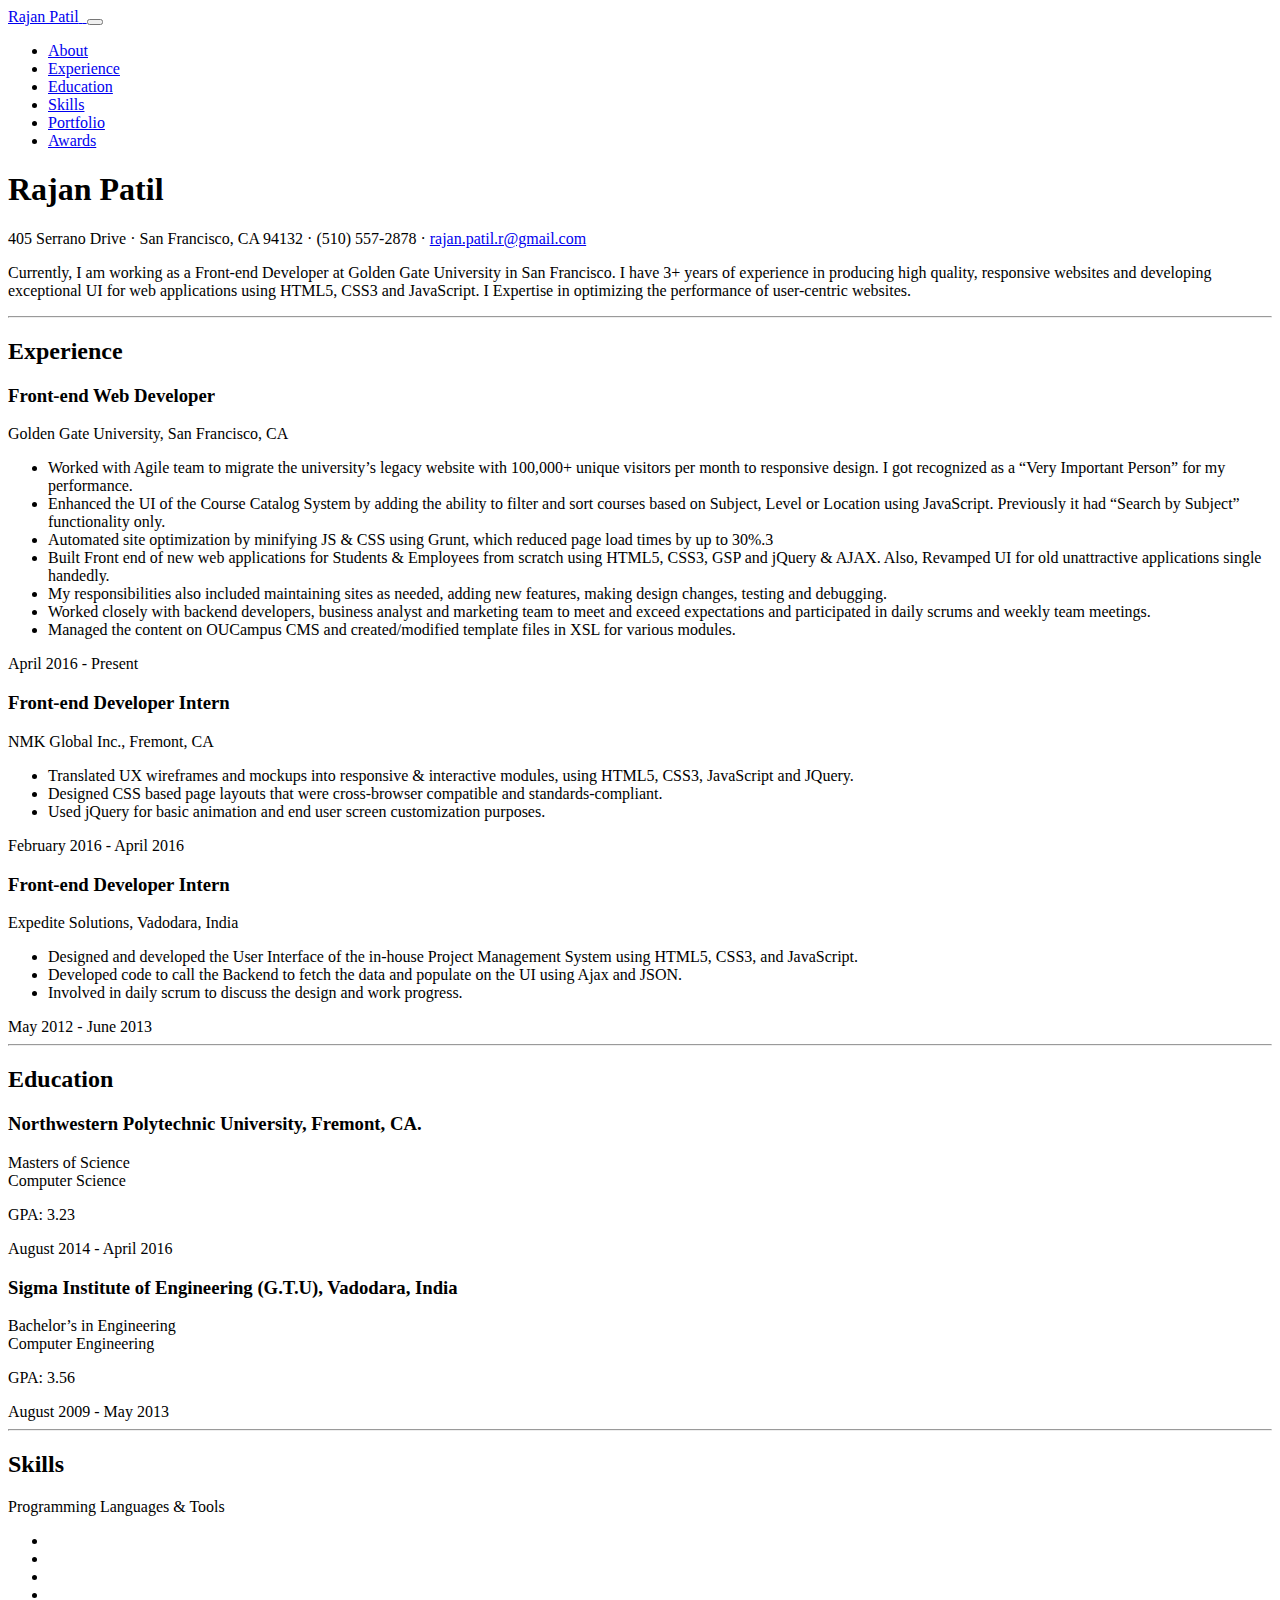
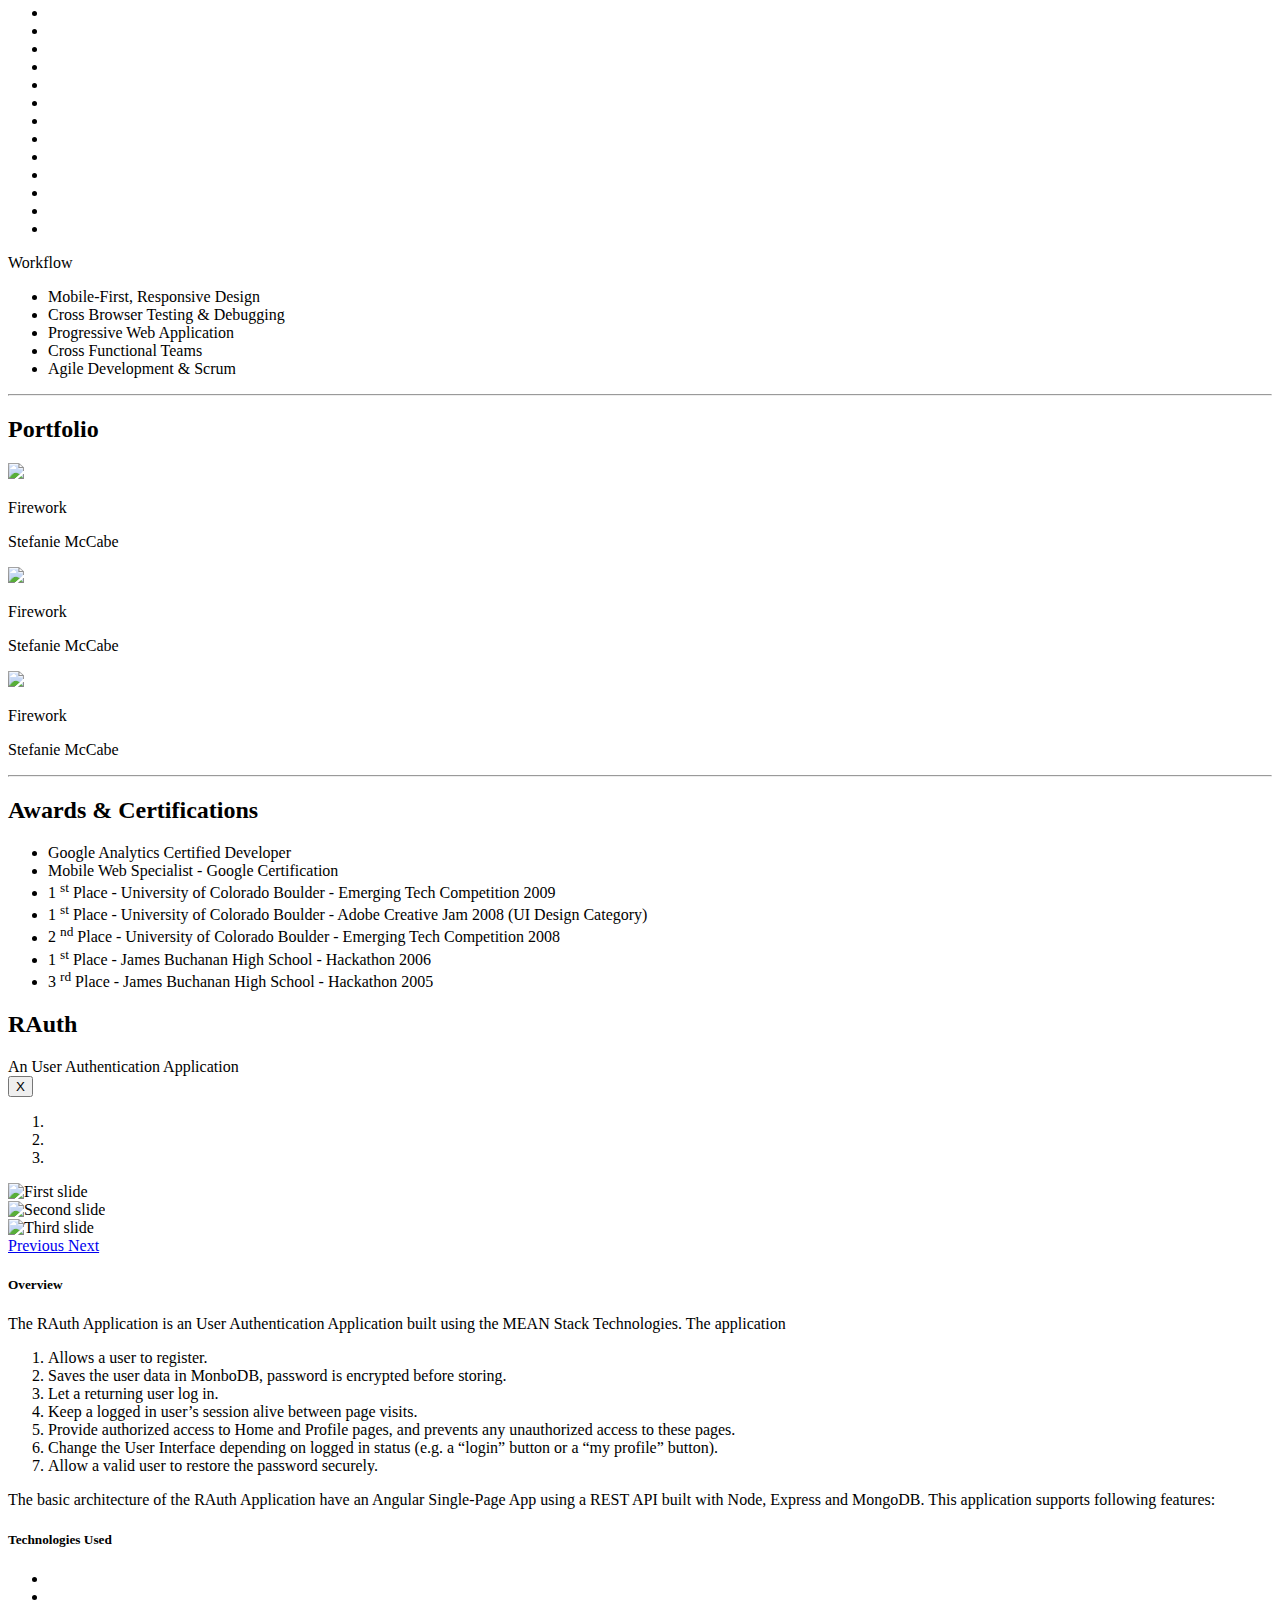
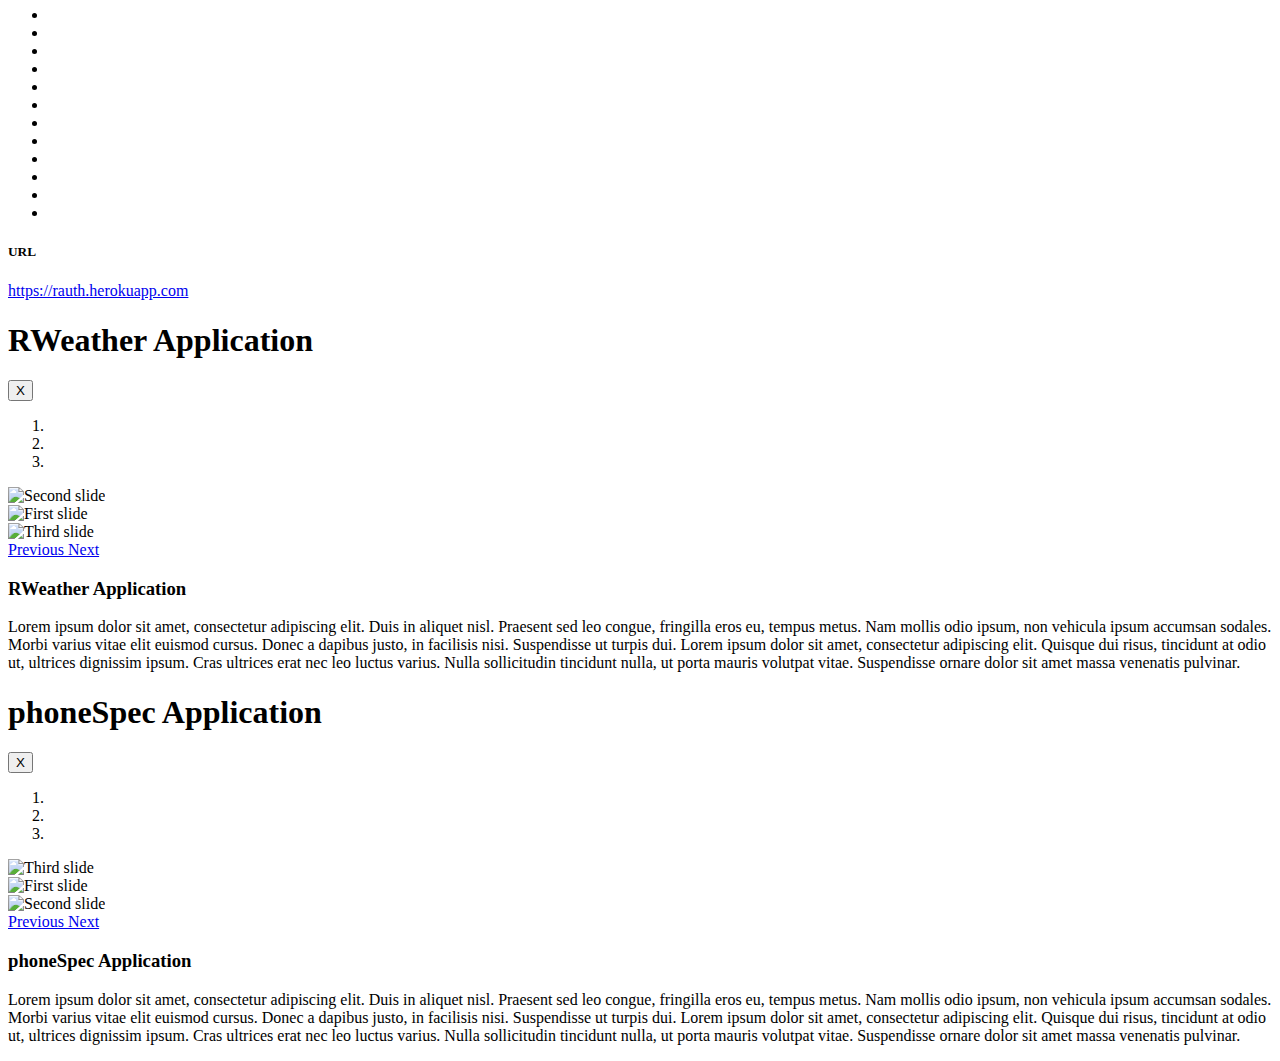
==== index.html @ 981a22f9 "second commit" ====
<!DOCTYPE html>
<html lang="en">

<head>

  <meta charset="utf-8">
  <meta name="viewport" content="width=device-width, initial-scale=1, shrink-to-fit=no">
  <meta name="description" content="Front-end Web Developer Resume & Portfolio">
  <meta name="author" content="Rajan Patil">

  <title>Rajan Patil | Front-end Web Developer Resume & Portfolio</title>

  <!-- Bootstrap core CSS -->
  <link href="vendor/bootstrap/css/bootstrap.min.css" rel="stylesheet">

  <!-- Custom fonts for this template -->
  <link href="https://fonts.googleapis.com/css?family=Saira+Extra+Condensed:500,700" rel="stylesheet">
  <link href="https://fonts.googleapis.com/css?family=Muli:400,400i,800,800i" rel="stylesheet">
  <link href="vendor/fontawesome-free/css/all.min.css" rel="stylesheet">
  <link href="vendor/font-mfizz-2.4.1/font-mfizz.css" rel="stylesheet">
  <!-- Custom styles for this template -->
  <link href="css/resume.min.css" rel="stylesheet">

</head>

<body id="page-top">

  <nav class="navbar navbar-expand-lg navbar-dark bg-primary fixed-top" id="sideNav">
    <a class="navbar-brand js-scroll-trigger" href="#page-top">
      <span class="d-block d-lg-none">Rajan Patil</span>
      <span class="d-none d-lg-block">
        <img class="img-fluid img-profile rounded-circle mx-auto mb-2" src="img/rajan%20patil.jpg" alt="">
      </span>
    </a>
    <button class="navbar-toggler" type="button" data-toggle="collapse" data-target="#navbarSupportedContent" aria-controls="navbarSupportedContent" aria-expanded="false" aria-label="Toggle navigation">
      <span class="navbar-toggler-icon"></span>
    </button>
    <div class="collapse navbar-collapse" id="navbarSupportedContent">
      <ul class="navbar-nav">
        <li class="nav-item">
          <a class="nav-link js-scroll-trigger" href="#about">About</a>
        </li>
        <li class="nav-item">
          <a class="nav-link js-scroll-trigger" href="#experience">Experience</a>
        </li>
        <li class="nav-item">
          <a class="nav-link js-scroll-trigger" href="#education">Education</a>
        </li>
        <li class="nav-item">
          <a class="nav-link js-scroll-trigger" href="#skills">Skills</a>
        </li>
        <li class="nav-item">
          <a class="nav-link js-scroll-trigger" href="#portfolio">Portfolio</a>
        </li>
        <li class="nav-item">
          <a class="nav-link js-scroll-trigger" href="#awards">Awards</a>
        </li>
      </ul>
    </div>
  </nav>

  <div class="container-fluid p-0">

    <section class="resume-section p-3 p-lg-5 d-flex align-items-center" id="about">
      <div class="w-100">
        <h1 class="mb-0">Rajan
          <span class="text-primary">Patil</span>
        </h1>
        <div class="subheading mb-5">405 Serrano Drive · San Francisco, CA 94132 · (510) 557-2878 ·
          <a href="mailto:name@email.com">rajan.patil.r@gmail.com</a>
        </div>
        <p class="lead mb-5">Currently, I am working as a Front-end Developer at Golden Gate University in San Francisco. I have 3+ years of experience in producing high quality, responsive websites and developing exceptional UI for web applications using HTML5, CSS3 and JavaScript. I Expertise in optimizing the performance of user-centric websites.</p>
        <div class="social-icons">
          <a href="#">
            <i class="fab fa-linkedin-in"></i>
          </a>
          <a href="#">
            <i class="fab fa-github"></i>
          </a>
          <a href="#">
            <i class="fab fa-twitter"></i>
          </a>
          <a href="#">
            <i class="fab fa-facebook-f"></i>
          </a>
        </div>
      </div>
    </section>

    <hr class="m-0">

    <section class="resume-section p-3 p-lg-5 d-flex justify-content-center" id="experience">
      <div class="w-100">
        <h2 class="mb-5">Experience</h2>

        <div class="resume-item d-flex flex-column flex-md-row justify-content-between mb-5">
          <div class="resume-content">
            <h3 class="mb-0">Front-end Web Developer</h3>
            <div class="subheading mb-3">Golden Gate University, San Francisco, CA</div>
            <ul class="">
              <li class="">Worked with Agile team to migrate the university’s legacy website with 100,000+ unique visitors per month to responsive design. I got recognized as a “Very Important Person” for my performance.</li>
              <li class="">Enhanced the UI of the Course Catalog System by adding the ability to filter and sort courses based on Subject, Level or Location using JavaScript. Previously it had “Search by Subject” functionality only.</li>
              <li class="">Automated site optimization by minifying JS & CSS using Grunt, which reduced page load times by up to 30%.3</li>
              <li class=""> Built Front end of new web applications for Students & Employees from scratch using HTML5, CSS3, GSP and jQuery & AJAX. Also, Revamped UI for old unattractive applications single handedly.
              </li>
              <li class="">My responsibilities also included maintaining sites as needed, adding new features, making design changes, testing and debugging.
              </li>
              <li class=""> Worked closely with backend developers, business analyst and marketing team to meet and exceed expectations and participated in daily scrums and weekly team meetings.</li>
              <li class="">Managed the content on OUCampus CMS and created/modified template files in XSL for various modules.
              </li>
            </ul>
          </div>
          <div class="resume-date text-md-right">
            <span class="text-primary">April 2016 - Present</span>
          </div>
        </div>

        <div class="resume-item d-flex flex-column flex-md-row justify-content-between mb-5">
          <div class="resume-content">
            <h3 class="mb-0">Front-end Developer Intern</h3>
            <div class="subheading mb-3">NMK Global Inc., Fremont, CA</div>
            <ul class="">
              <li class="">Translated UX wireframes and mockups into responsive & interactive modules, using HTML5, CSS3, JavaScript and JQuery.</li>
              <li class="">Designed CSS based page layouts that were cross-browser compatible and standards-compliant.</li>
              <li class="">Used jQuery for basic animation and end user screen customization purposes.</li>
            </ul>
          </div>
          <div class="resume-date text-md-right">
            <span class="text-primary">February 2016 - April 2016</span>
          </div>
        </div>

        <div class="resume-item d-flex flex-column flex-md-row justify-content-between mb-5">
          <div class="resume-content">
            <h3 class="mb-0">Front-end Developer Intern</h3>
            <div class="subheading mb-3">Expedite Solutions, Vadodara, India</div>
            <ul class="">
              <li class="">Designed and developed the User Interface of the in-house Project Management System using HTML5, CSS3, and JavaScript.</li>
              <li class="">Developed code to call the Backend to fetch the data and populate on the UI using Ajax and JSON.</li>
              <li class="">Involved in daily scrum to discuss the design and work progress.</li>
            </ul>
          </div>
          <div class="resume-date text-md-right">
            <span class="text-primary">May 2012 - June 2013</span>
          </div>
        </div>
      </div>
    </section>

    <hr class="m-0">

    <section class="resume-section p-3 p-lg-5 d-flex align-items-center" id="education">
      <div class="w-100">
        <h2 class="mb-5">Education</h2>

        <div class="resume-item d-flex flex-column flex-md-row justify-content-between mb-5">
          <div class="resume-content">
            <h3 class="mb-0">Northwestern Polytechnic University, Fremont, CA.</h3>
            <div class="subheading mb-3">Masters of Science</div>
            <div>Computer Science</div>
            <p>GPA: 3.23</p>
          </div>
          <div class="resume-date text-md-right">
            <span class="text-primary">August 2014 - April 2016</span>
          </div>
        </div>

        <div class="resume-item d-flex flex-column flex-md-row justify-content-between">
          <div class="resume-content">
            <h3 class="mb-0">Sigma Institute of Engineering (G.T.U), Vadodara, India</h3>
            <div class="subheading mb-3">Bachelor’s in Engineering</div>
            <div> Computer Engineering</div>
            <p>GPA: 3.56</p>
          </div>
          <div class="resume-date text-md-right">
            <span class="text-primary">August 2009 - May 2013</span>
          </div>
        </div>

      </div>
    </section>

    <hr class="m-0">

    <section class="resume-section p-3 p-lg-5 d-flex align-items-center" id="skills">
      <div class="w-100">
        <h2 class="mb-5">Skills</h2>

        <div class="subheading mb-3">Programming Languages &amp; Tools</div>
        <ul class="list-inline dev-icons">
          <li class="list-inline-item">
            <i class="fab fa-html5"></i>
          </li>
          <li class="list-inline-item">
            <i class="fab fa-css3-alt"></i>
          </li>
          <li class="list-inline-item">
            <i class="fab fa-js-square"></i>
          </li>
          <li class="list-inline-item">
            <i class="fab fa-angular"></i>
          </li>
          <li class="list-inline-item">
            <i class="fab fa-react"></i>
          </li>
          <li class="list-inline-item">
            <i class="fab fa-node-js"></i>
          </li>
          <li class="list-inline-item" data-toggle="tooltip" title="jQuery">
            <i class="icon-jquery"></i>
          </li>
          <li class="list-inline-item" data-toggle="tooltip" title="Bootstrap">
            <i class="icon-bootstrap"></i>
          </li>
          <li class="list-inline-item">
            <i class="fab fa-sass"></i>
          </li>
          <li class="list-inline-item">
            <i class="fab fa-less"></i>
          </li>
          <li class="list-inline-item">
            <i class="fab fa-git"></i>
          </li>
          <li class="list-inline-item">
            <i class="fab fa-github"></i>
          </li>
          <li class="list-inline-item">
            <i class="fab fa-wordpress"></i>
          </li>
          <li class="list-inline-item">
            <i class="fab fa-gulp"></i>
          </li>
          <li class="list-inline-item">
            <i class="fab fa-grunt"></i>
          </li>
          <li class="list-inline-item">
            <i class="fab fa-npm"></i>
          </li>
          <li class="list-inline-item">
            <i class="fab fa-aws"></i>
          </li>
        </ul>

        <div class="subheading mb-3">Workflow</div>
        <ul class="fa-ul mb-0">
          <li>
            <i class="fa-li fa fa-check"></i> Mobile-First, Responsive Design</li>
          <li>
            <i class="fa-li fa fa-check"></i> Cross Browser Testing &amp; Debugging</li>
          <li>
            <i class="fa-li fa fa-check"></i> Progressive Web Application</li>
          <li>
            <i class="fa-li fa fa-check"></i> Cross Functional Teams</li>
          <li>
            <i class="fa-li fa fa-check"></i> Agile Development &amp; Scrum</li>
        </ul>
      </div>
    </section>

    <hr class="m-0">

    <div class="container-fluid p-0">
      <section class="resume-section p-3 p-lg-5 d-flex align-items-center" id="portfolio">
        <div class="w-100">
          <h2 class="mb-5">Portfolio</h2>
          <div class="portfolio-container d-flex flex-row">
            <div class="cell-container p-2">
              <img class="image" src="http://www.bigart.design/images/other/stephanie-mccabe-24620-600x600.jpg">
              <a class="overlay" data-toggle="modal" data-target="#rweatherModal">
                <div class="text">
                  <p class="title">Firework</p>
                  <div class="divider">
                  </div>
                  <p class="sub-title">Stefanie McCabe</p>
                </div>
              </a>
            </div>
            <div class="cell-container p-2">
              <img class="image" src="http://www.bigart.design/images/other/stephanie-mccabe-24620-600x600.jpg">
              <a class="overlay" data-toggle="modal" data-target="#rauthModal">
                <div class="text">
                  <p class="title">Firework</p>
                  <div class="divider">
                  </div>
                  <p class="sub-title">Stefanie McCabe</p>
                </div>
              </a>
            </div>
            <div class="cell-container p-2">
              <img class="image" src="http://www.bigart.design/images/other/stephanie-mccabe-24620-600x600.jpg">
              <a class="overlay" data-toggle="modal" data-target="#phoneSpecModal">
                <div class="text">
                  <p class="title">Firework</p>
                  <div class="divider">
                  </div>
                  <p class="sub-title">Stefanie McCabe</p>
                </div>
              </a>
            </div>
          </div>
        </div>
      </section>
    </div>

    <hr class="m-0">

    <section class="resume-section p-3 p-lg-5 d-flex align-items-center" id="awards">
      <div class="w-100">
        <h2 class="mb-5">Awards &amp; Certifications</h2>
        <ul class="fa-ul mb-0">
          <li>
            <i class="fa-li fa fa-trophy text-warning"></i> Google Analytics Certified Developer</li>
          <li>
            <i class="fa-li fa fa-trophy text-warning"></i> Mobile Web Specialist - Google Certification</li>
          <li>
            <i class="fa-li fa fa-trophy text-warning"></i> 1
            <sup>st</sup> Place - University of Colorado Boulder - Emerging Tech Competition 2009</li>
          <li>
            <i class="fa-li fa fa-trophy text-warning"></i> 1
            <sup>st</sup> Place - University of Colorado Boulder - Adobe Creative Jam 2008 (UI Design Category)</li>
          <li>
            <i class="fa-li fa fa-trophy text-warning"></i> 2
            <sup>nd</sup> Place - University of Colorado Boulder - Emerging Tech Competition 2008</li>
          <li>
            <i class="fa-li fa fa-trophy text-warning"></i> 1
            <sup>st</sup> Place - James Buchanan High School - Hackathon 2006</li>
          <li>
            <i class="fa-li fa fa-trophy text-warning"></i> 3
            <sup>rd</sup> Place - James Buchanan High School - Hackathon 2005</li>
        </ul>
      </div>
    </section>
  </div>
  
  
   <!-- modals -->
  <div id="rauthModal" class="modal animated bounceIn" tabindex="-1" role="dialog" aria-labelledby="myModalLabel" aria-hidden="true">
    <div class="modal-dialog">
      <div class="modal-content">
        <div class="modal-header">
          <div>
            <h2 id="myModalLabel" class="modal-title">
              RAuth
            </h2>
            <div class="subheading">An User Authentication Application</div>
          </div>
          <button class="btn btn-secondary" data-dismiss="modal">X</button>
        </div>
        <div class="modal-body">
          <div class="row">
            <div class="col-lg-6 col-sm-12">
              <div id="rauthCarousel" class="carousel slide" data-ride="carousel">
                <ol class="carousel-indicators">
                  <li data-target="#carouselExampleIndicators" data-slide-to="0" class="active"></li>
                  <li data-target="#carouselExampleIndicators" data-slide-to="1"></li>
                  <li data-target="#carouselExampleIndicators" data-slide-to="2"></li>
                </ol>
                <div class="carousel-inner">
                  <div class="carousel-item active p-5">
                    <img class="d-block w-75 mx-auto" src="img/portfolio/rauth1.png" alt="First slide">
                  </div>
                  <div class="carousel-item p-5">
                    <img class="d-block w-75 mx-auto" src="img/portfolio/rweatherapp.png" alt="Second slide">
                  </div>
                  <div class="carousel-item p-5">
                    <img class="d-block w-75 mx-auto" src="img/portfolio/phonespecapp1.png" alt="Third slide">
                  </div>
                </div>
                <a class="carousel-control-prev" href="#carouselExampleIndicators" role="button" data-slide="prev">
                  <span class="carousel-control-prev-icon" aria-hidden="true"></span>
                  <span class="sr-only">Previous</span>
                </a>
                <a class="carousel-control-next" href="#carouselExampleIndicators" role="button" data-slide="next">
                  <span class="carousel-control-next-icon" aria-hidden="true"></span>
                  <span class="sr-only">Next</span>
                </a>
              </div>
            </div>
            <div class="col-lg-6 col-sm-12">
              <div class="porftolio-description">
                <h5 class="porftolio-description-title">Overview</h5>
                <p>The RAuth Application is an User Authentication Application built using the MEAN Stack Technologies. The application</p>
                <ol>
                  <li>Allows a user to register.</li>
                  <li>Saves the user data in MonboDB, password is encrypted before storing.</li>
                  <li>Let a returning user log in.</li>
                  <li>Keep a logged in user’s session alive between page visits.</li>
                  <li>Provide authorized access to Home and Profile pages, and prevents any unauthorized access to these pages.</li>
                  <li>Change the User Interface depending on logged in status (e.g. a “login” button or a “my profile” button).</li>
                  <li>Allow a valid user to restore the password securely.</li>
                </ol>
                <p> The basic architecture of the RAuth Application have an Angular Single-Page App using a REST API built with Node, Express and MongoDB. This application supports following features:</p>

                <div class="technologies">
                  <h5 class="porftolio-description">Technologies Used</h5>
                  <ul class="list-inline dev-icons">
                    <li class="list-inline-item" data-toggle="tooltip" title="HTML5">
                      <i class="fab fa-html5"></i>
                    </li>
                    <li class="list-inline-item" data-toggle="tooltip" title="CSS3">
                      <i class="fab fa-css3-alt"></i>
                    </li>
                    <li class="list-inline-item" data-toggle="tooltip" title="JavaScript">
                      <i class="fab fa-js-square"></i>
                    </li>
                    <li class="list-inline-item" data-toggle="tooltip" title="AngularJS">
                      <i class="fab fa-angular"></i>
                    </li>
                    <li class="list-inline-item" data-toggle="tooltip" title="NodeJS">
                      <i class="fab fa-node-js"></i>
                    </li>
                    <li class="list-inline-item" data-toggle="tooltip" title="jQuery">
                      <i class="icon-jquery"></i>
                    </li>
                    <li class="list-inline-item" data-toggle="tooltip" title="Bootstrap">
                      <i class="icon-bootstrap"></i>
                    </li>
                    <li class="list-inline-item" data-toggle="tooltip" title="Less">
                      <i class="fab fa-less"></i>
                    </li>
                    <li class="list-inline-item" data-toggle="tooltip" title="Git">
                      <i class="fab fa-git"></i>
                    </li>
                    <li class="list-inline-item" data-toggle="tooltip" title="GitHub">
                      <i class="fab fa-github"></i>
                    </li>
                    <li class="list-inline-item" data-toggle="tooltip" title="Grunt">
                      <i class="fab fa-grunt"></i>
                    </li>
                    <li class="list-inline-item" data-toggle="tooltip" title="NPM">
                      <i class="fab fa-npm"></i>
                    </li>
                    <li class="list-inline-item" data-toggle="tooltip" title="MongoDB">
                      <i class="icon-mongodb"></i>
                    </li>
                    <li class="list-inline-item" data-toggle="tooltip" title="Heroku">
                      <i class="icon-heroku"></i>
                    </li>
                  </ul>
                </div>

                <h5 class="porftolio-description">URL</h5>
                <a href="https://rauth.herokuapp.com" target="_blank">https://rauth.herokuapp.com</a>

              </div>
            </div>
          </div>
        </div>
      </div>
    </div>
  </div>


  <div id="rweatherModal" class="modal animated bounceIn" tabindex="-1" role="dialog" aria-labelledby="myModalLabel" aria-hidden="true">
    <div class="modal-dialog">
      <div class="modal-content">
        <div class="modal-header">
          <h1 id="myModalLabel" class="modal-title">
            RWeather Application
          </h1>
          <button class="btn btn-secondary" data-dismiss="modal">X</button>
        </div>
        <div class="modal-body">
          <div class="row">
            <div class="col-lg-6 col-sm-12">
              <div id="rauthCarousel" class="carousel slide" data-ride="carousel">
                <ol class="carousel-indicators">
                  <li data-target="#carouselExampleIndicators" data-slide-to="0" class="active"></li>
                  <li data-target="#carouselExampleIndicators" data-slide-to="1"></li>
                  <li data-target="#carouselExampleIndicators" data-slide-to="2"></li>
                </ol>
                <div class="carousel-inner">
                  <div class="carousel-item p-5">
                    <img class="d-block w-75 mx-auto" src="img/portfolio/rweatherapp.png" alt="Second slide">
                  </div>
                  <div class="carousel-item active p-5">
                    <img class="d-block w-75 mx-auto" src="img/portfolio/rauth1.png" alt="First slide">
                  </div>
                  <div class="carousel-item p-5">
                    <img class="d-block w-75 mx-auto" src="img/portfolio/phonespecapp1.png" alt="Third slide">
                  </div>
                </div>
                <a class="carousel-control-prev" href="#carouselExampleIndicators" role="button" data-slide="prev">
                  <span class="carousel-control-prev-icon" aria-hidden="true"></span>
                  <span class="sr-only">Previous</span>
                </a>
                <a class="carousel-control-next" href="#carouselExampleIndicators" role="button" data-slide="next">
                  <span class="carousel-control-next-icon" aria-hidden="true"></span>
                  <span class="sr-only">Next</span>
                </a>
              </div>
            </div>
            <div class="col-lg-6 col-sm-12">
              <div class="porftolio-description">
                <h3 class="text-center mt-5">RWeather Application</h3>
                <p>Lorem ipsum dolor sit amet, consectetur adipiscing elit. Duis in aliquet nisl. Praesent sed leo congue, fringilla eros eu, tempus metus. Nam mollis odio ipsum, non vehicula ipsum accumsan sodales. Morbi varius vitae elit euismod cursus. Donec a dapibus justo, in facilisis nisi. Suspendisse ut turpis dui. Lorem ipsum dolor sit amet, consectetur adipiscing elit. Quisque dui risus, tincidunt at odio ut, ultrices dignissim ipsum. Cras ultrices erat nec leo luctus varius. Nulla sollicitudin tincidunt nulla, ut porta mauris volutpat vitae. Suspendisse ornare dolor sit amet massa venenatis pulvinar.</p>
              </div>
            </div>
          </div>
        </div>
      </div>
    </div>
  </div>

  <div id="phoneSpecModal" class="modal animated bounceIn" tabindex="-1" role="dialog" aria-labelledby="myModalLabel" aria-hidden="true">
    <div class="modal-dialog">
      <div class="modal-content">
        <div class="modal-header">
          <h1 id="myModalLabel" class="modal-title">
            phoneSpec Application
          </h1>
          <button class="btn btn-secondary" data-dismiss="modal">X</button>
        </div>
        <div class="modal-body">
          <div class="row">
            <div class="col-lg-6 col-sm-12">
              <div id="rauthCarousel" class="carousel slide" data-ride="carousel">
                <ol class="carousel-indicators">
                  <li data-target="#carouselExampleIndicators" data-slide-to="0" class="active"></li>
                  <li data-target="#carouselExampleIndicators" data-slide-to="1"></li>
                  <li data-target="#carouselExampleIndicators" data-slide-to="2"></li>
                </ol>
                <div class="carousel-inner">
                  <div class="carousel-item p-5">
                    <img class="d-block w-75 mx-auto" src="img/portfolio/phonespecapp1.png" alt="Third slide">
                  </div>
                  <div class="carousel-item active p-5">
                    <img class="d-block w-75 mx-auto" src="img/portfolio/rauth1.png" alt="First slide">
                  </div>
                  <div class="carousel-item p-5">
                    <img class="d-block w-75 mx-auto" src="img/portfolio/rweatherapp.png" alt="Second slide">
                  </div>
                </div>
                <a class="carousel-control-prev" href="#carouselExampleIndicators" role="button" data-slide="prev">
                  <span class="carousel-control-prev-icon" aria-hidden="true"></span>
                  <span class="sr-only">Previous</span>
                </a>
                <a class="carousel-control-next" href="#carouselExampleIndicators" role="button" data-slide="next">
                  <span class="carousel-control-next-icon" aria-hidden="true"></span>
                  <span class="sr-only">Next</span>
                </a>
              </div>
            </div>
            <div class="col-lg-6 col-sm-12">
              <div class="porftolio-description">
                <h3 class="text-center mt-5">phoneSpec Application</h3>
                <p>Lorem ipsum dolor sit amet, consectetur adipiscing elit. Duis in aliquet nisl. Praesent sed leo congue, fringilla eros eu, tempus metus. Nam mollis odio ipsum, non vehicula ipsum accumsan sodales. Morbi varius vitae elit euismod cursus. Donec a dapibus justo, in facilisis nisi. Suspendisse ut turpis dui. Lorem ipsum dolor sit amet, consectetur adipiscing elit. Quisque dui risus, tincidunt at odio ut, ultrices dignissim ipsum. Cras ultrices erat nec leo luctus varius. Nulla sollicitudin tincidunt nulla, ut porta mauris volutpat vitae. Suspendisse ornare dolor sit amet massa venenatis pulvinar.</p>
              </div>
            </div>
          </div>
        </div>
      </div>
    </div>
  </div>
 <!-- Modals End -->

  <!-- Bootstrap core JavaScript -->
  <script src="vendor/jquery/jquery.min.js"></script>
  <script src="vendor/bootstrap/js/bootstrap.bundle.min.js"></script>

  <!-- Plugin JavaScript -->
  <script src="vendor/jquery-easing/jquery.easing.min.js"></script>

  <!-- Custom scripts for this template -->
  <script src="js/resume.min.js"></script>

</body>

</html>
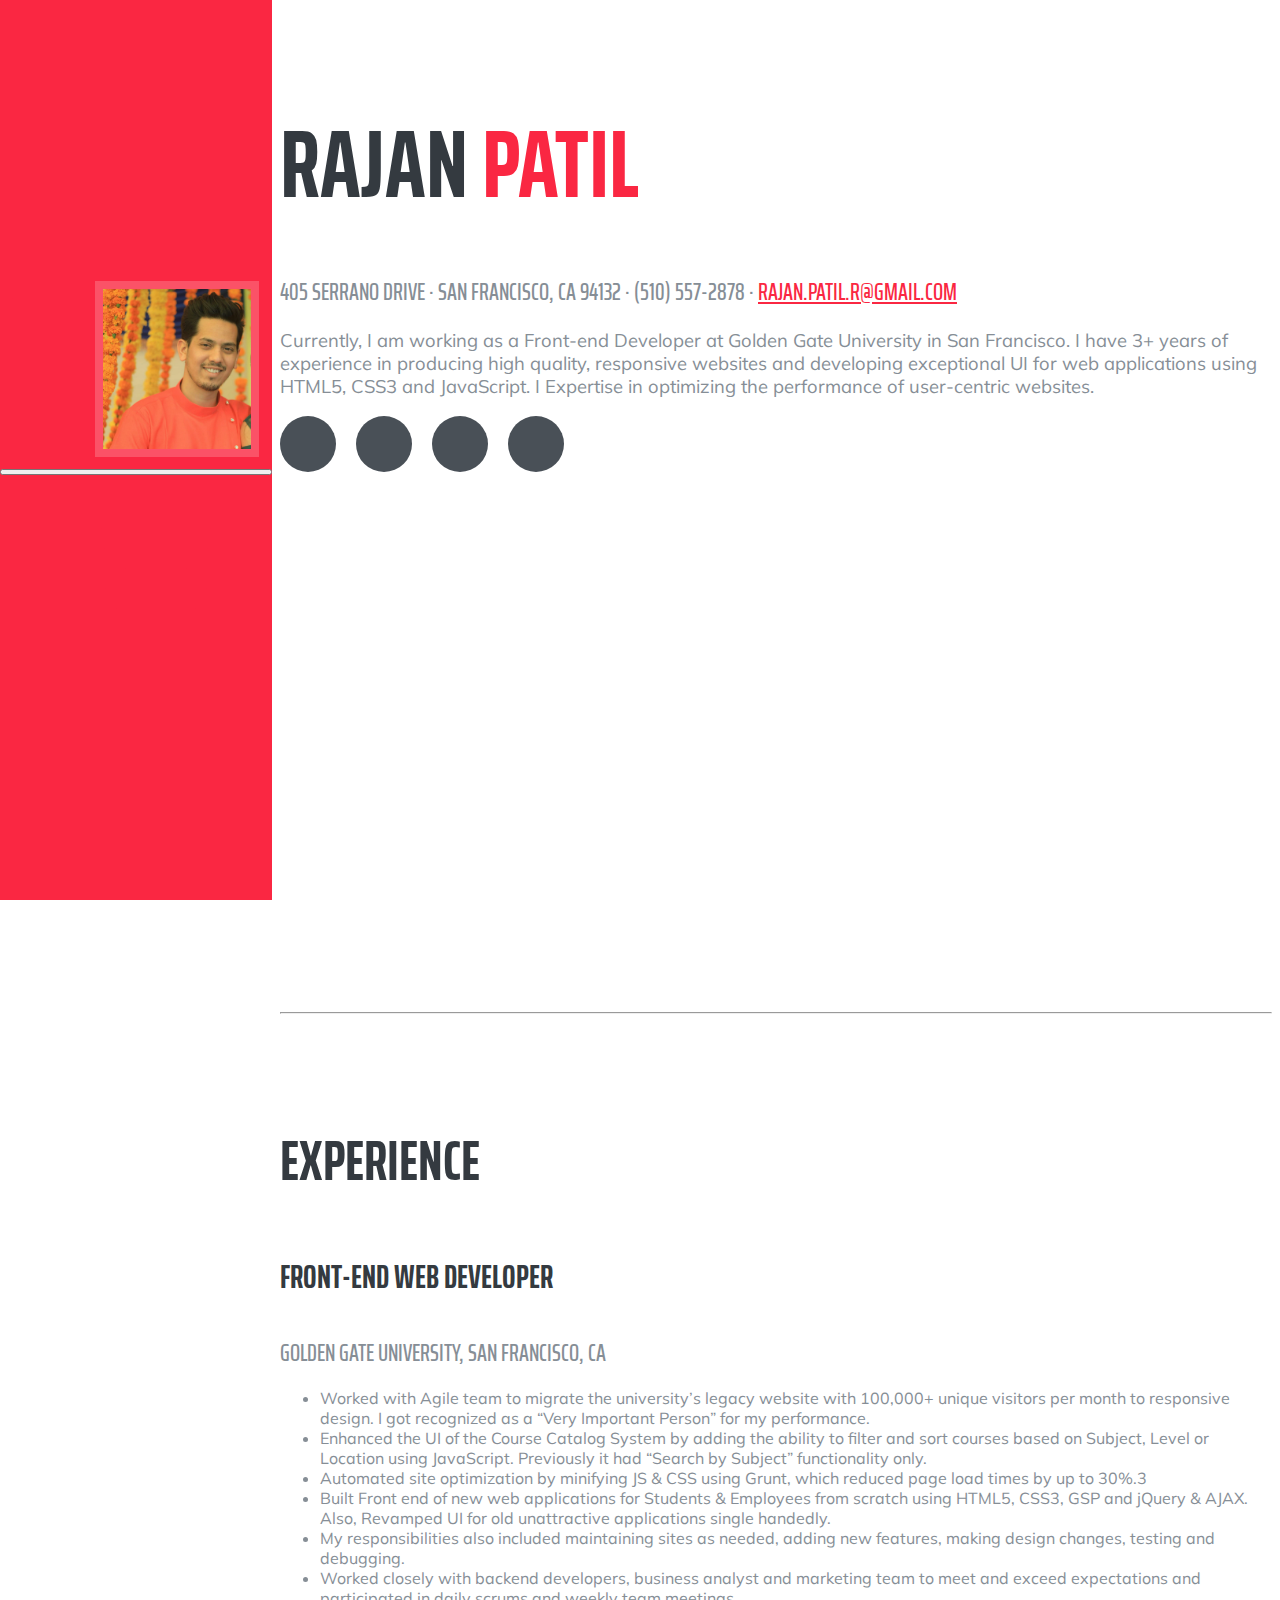
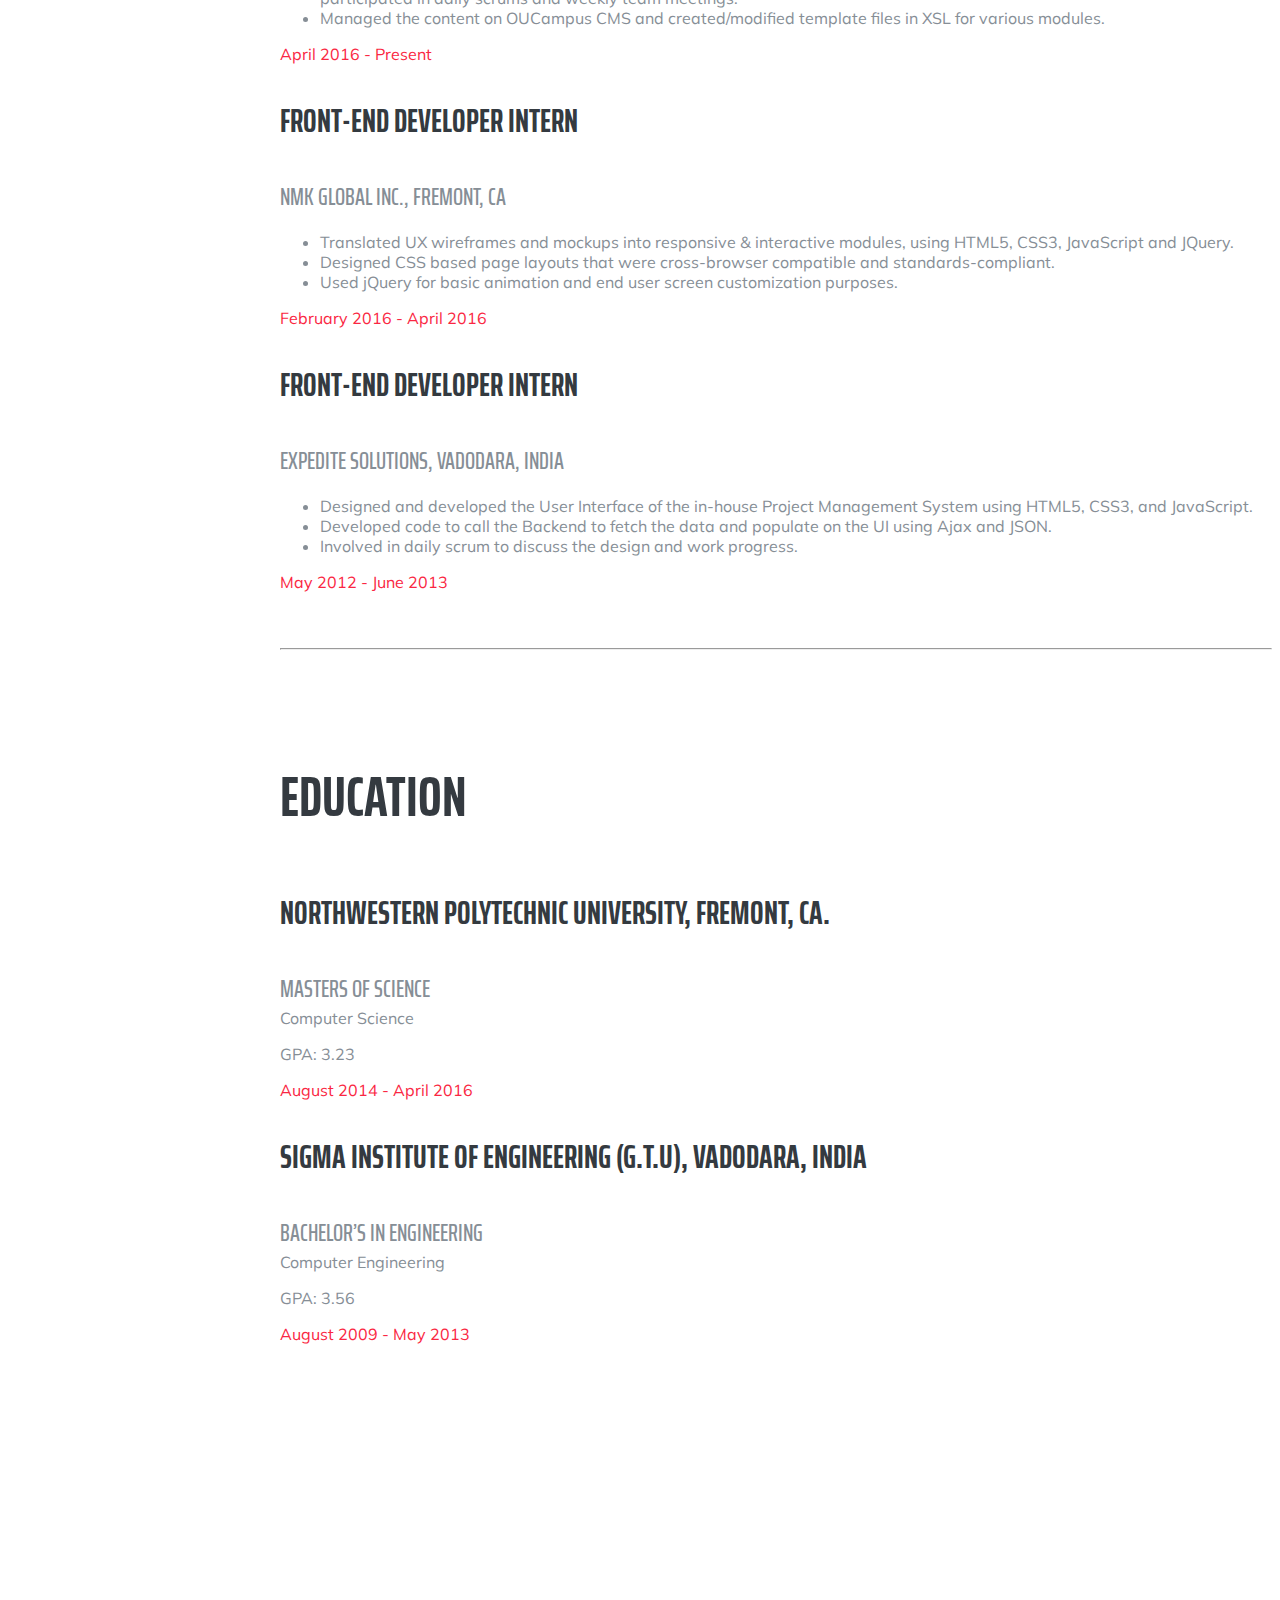
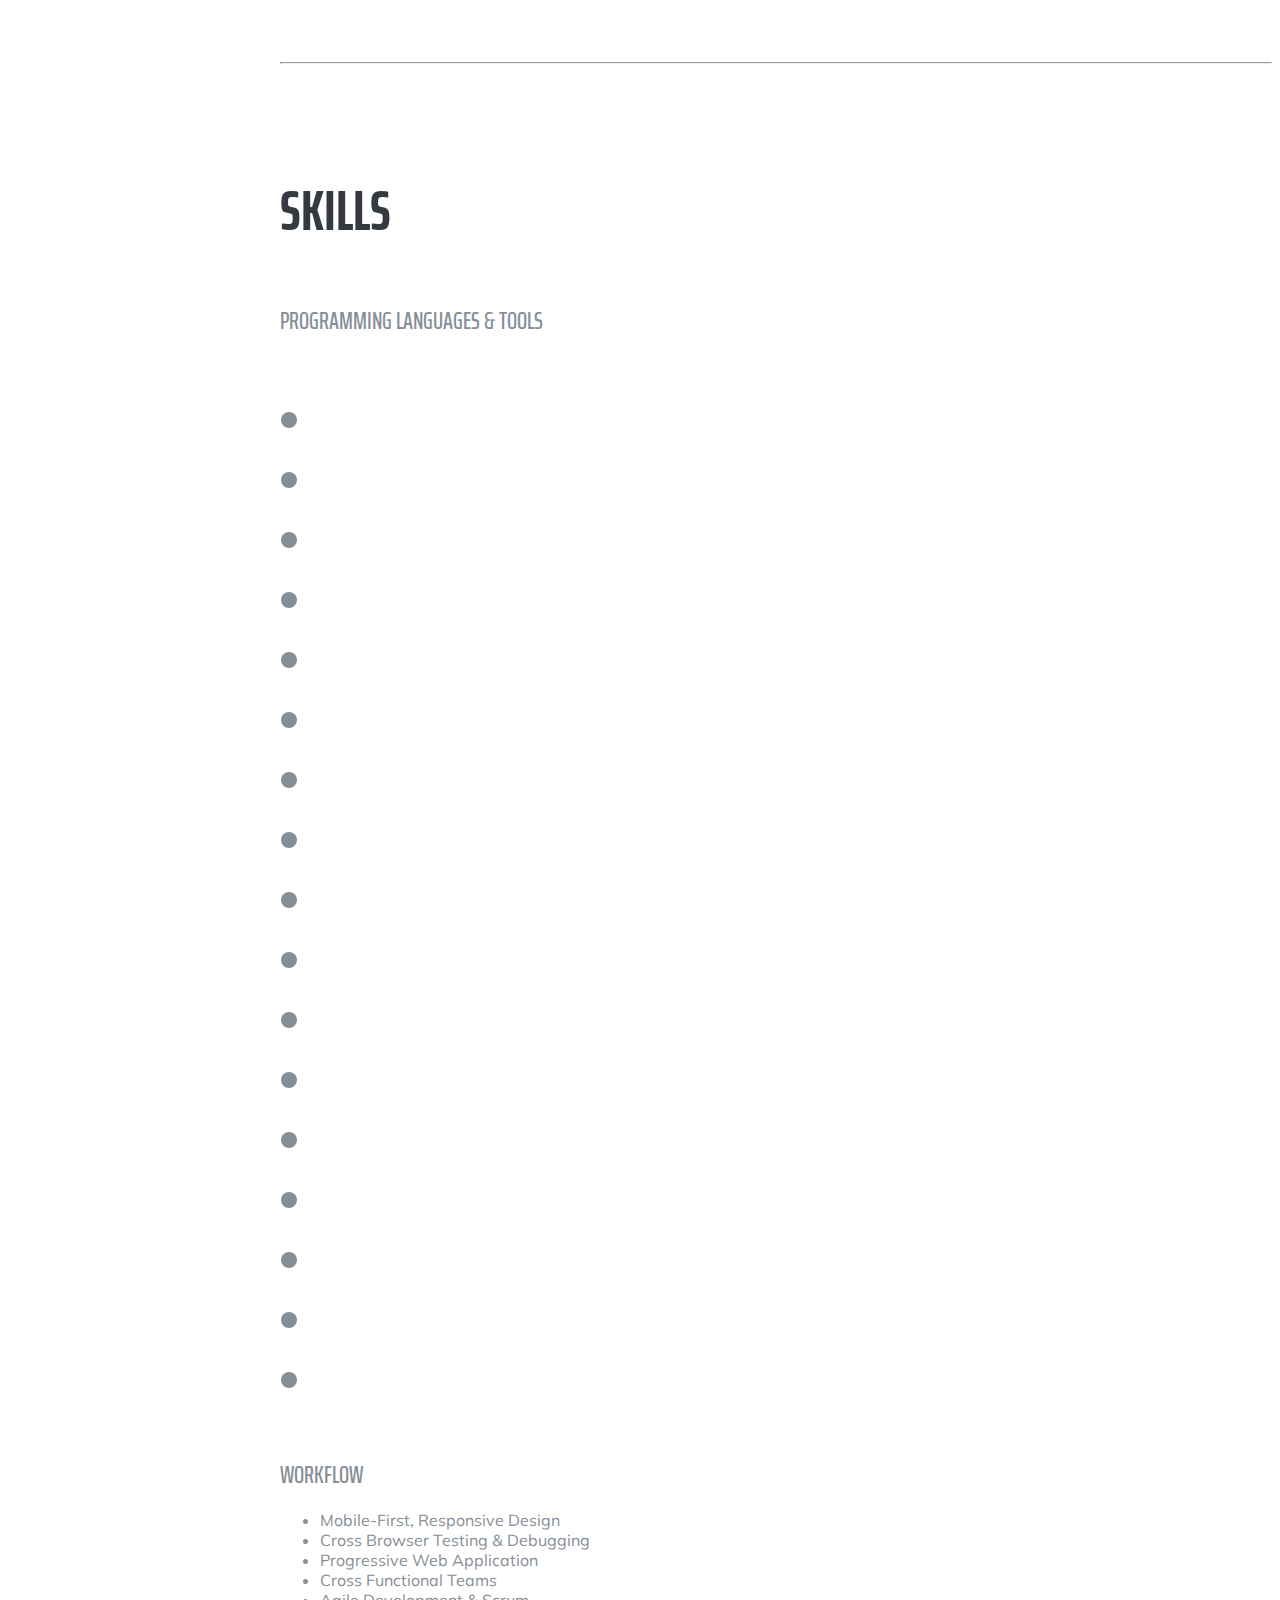
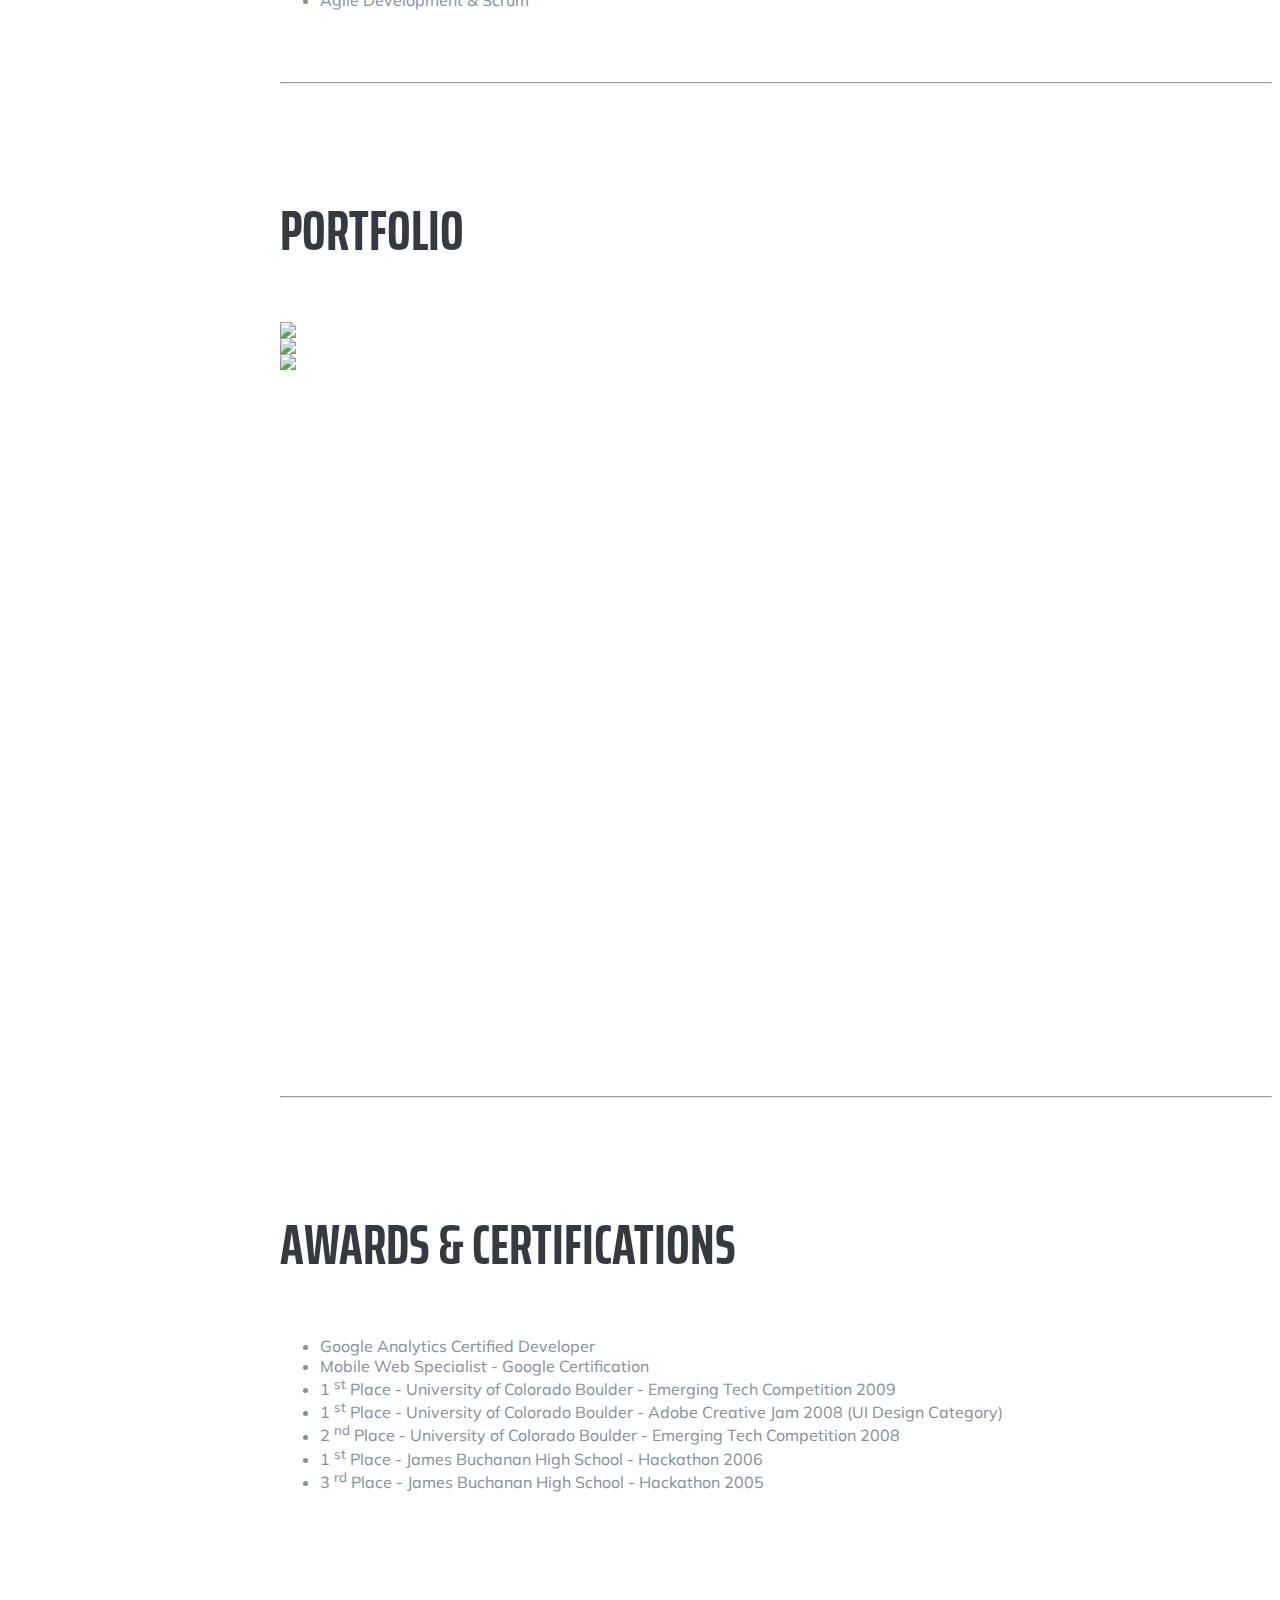
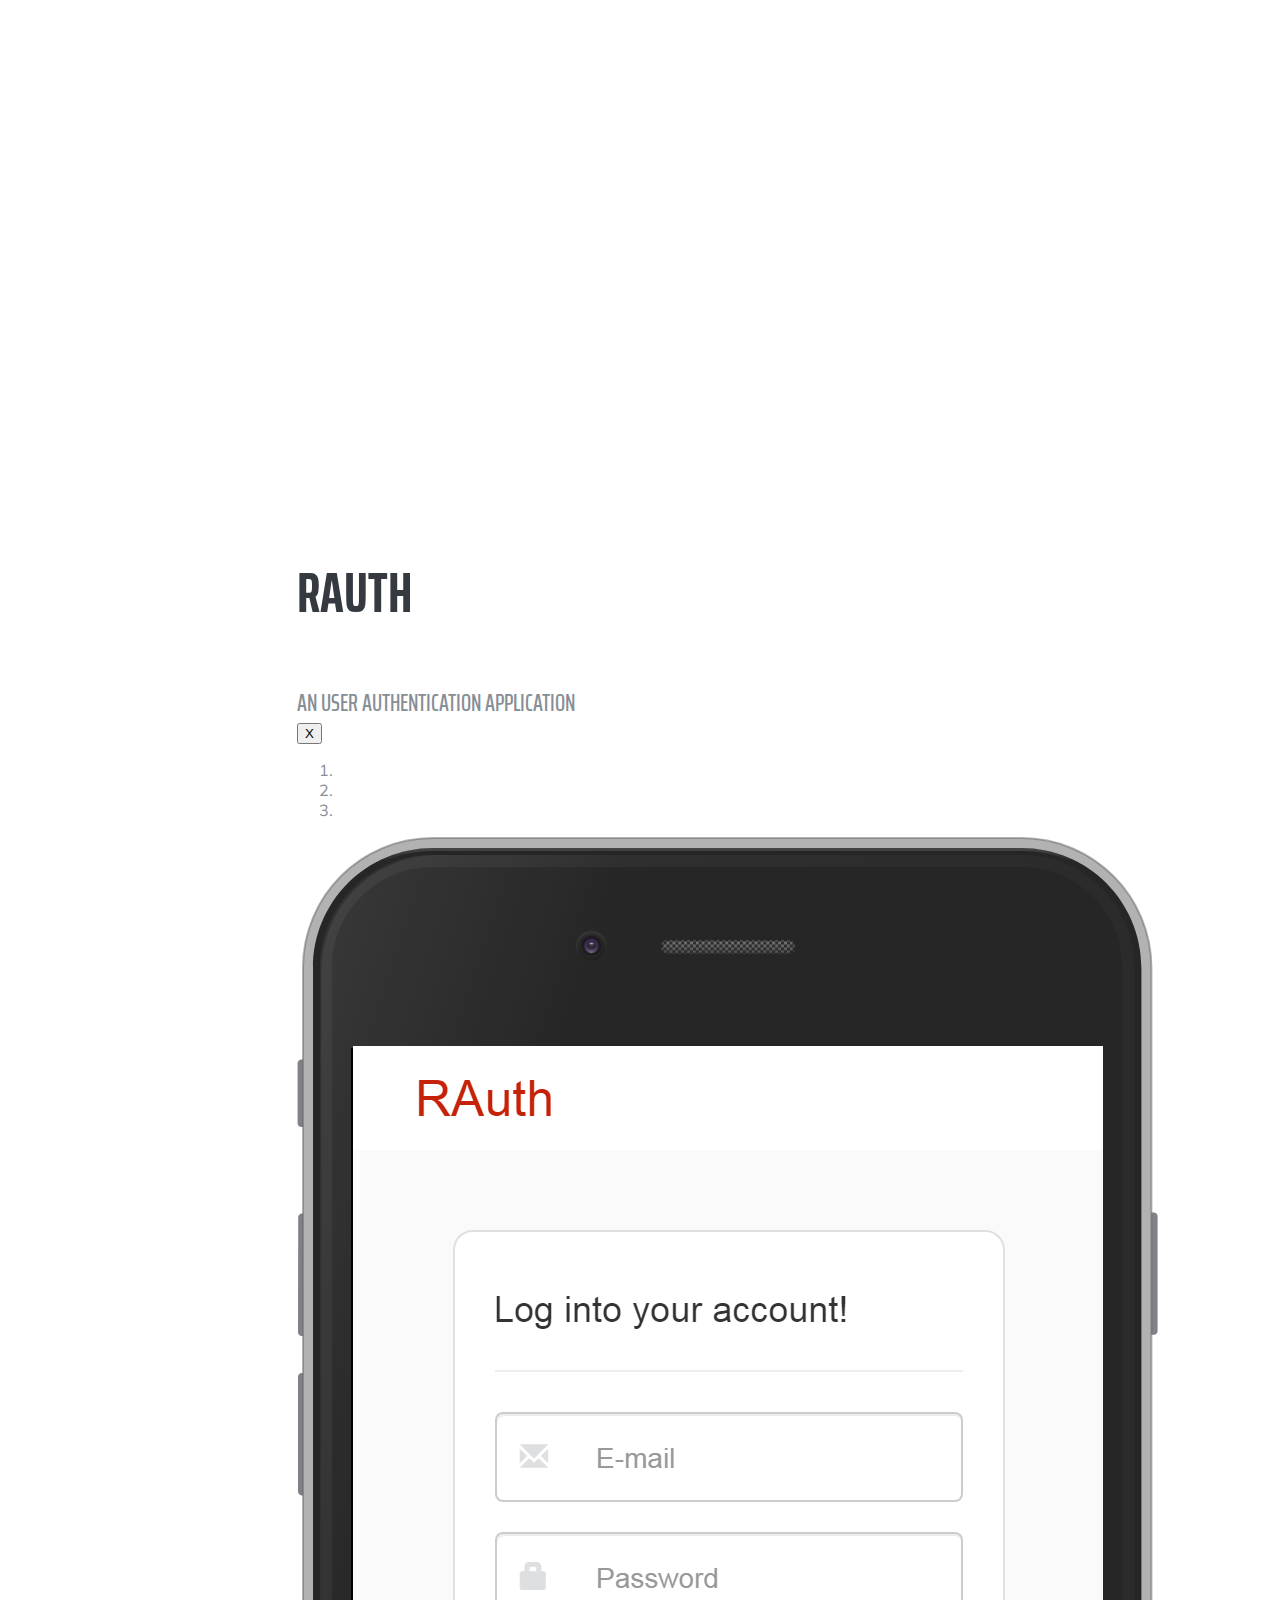
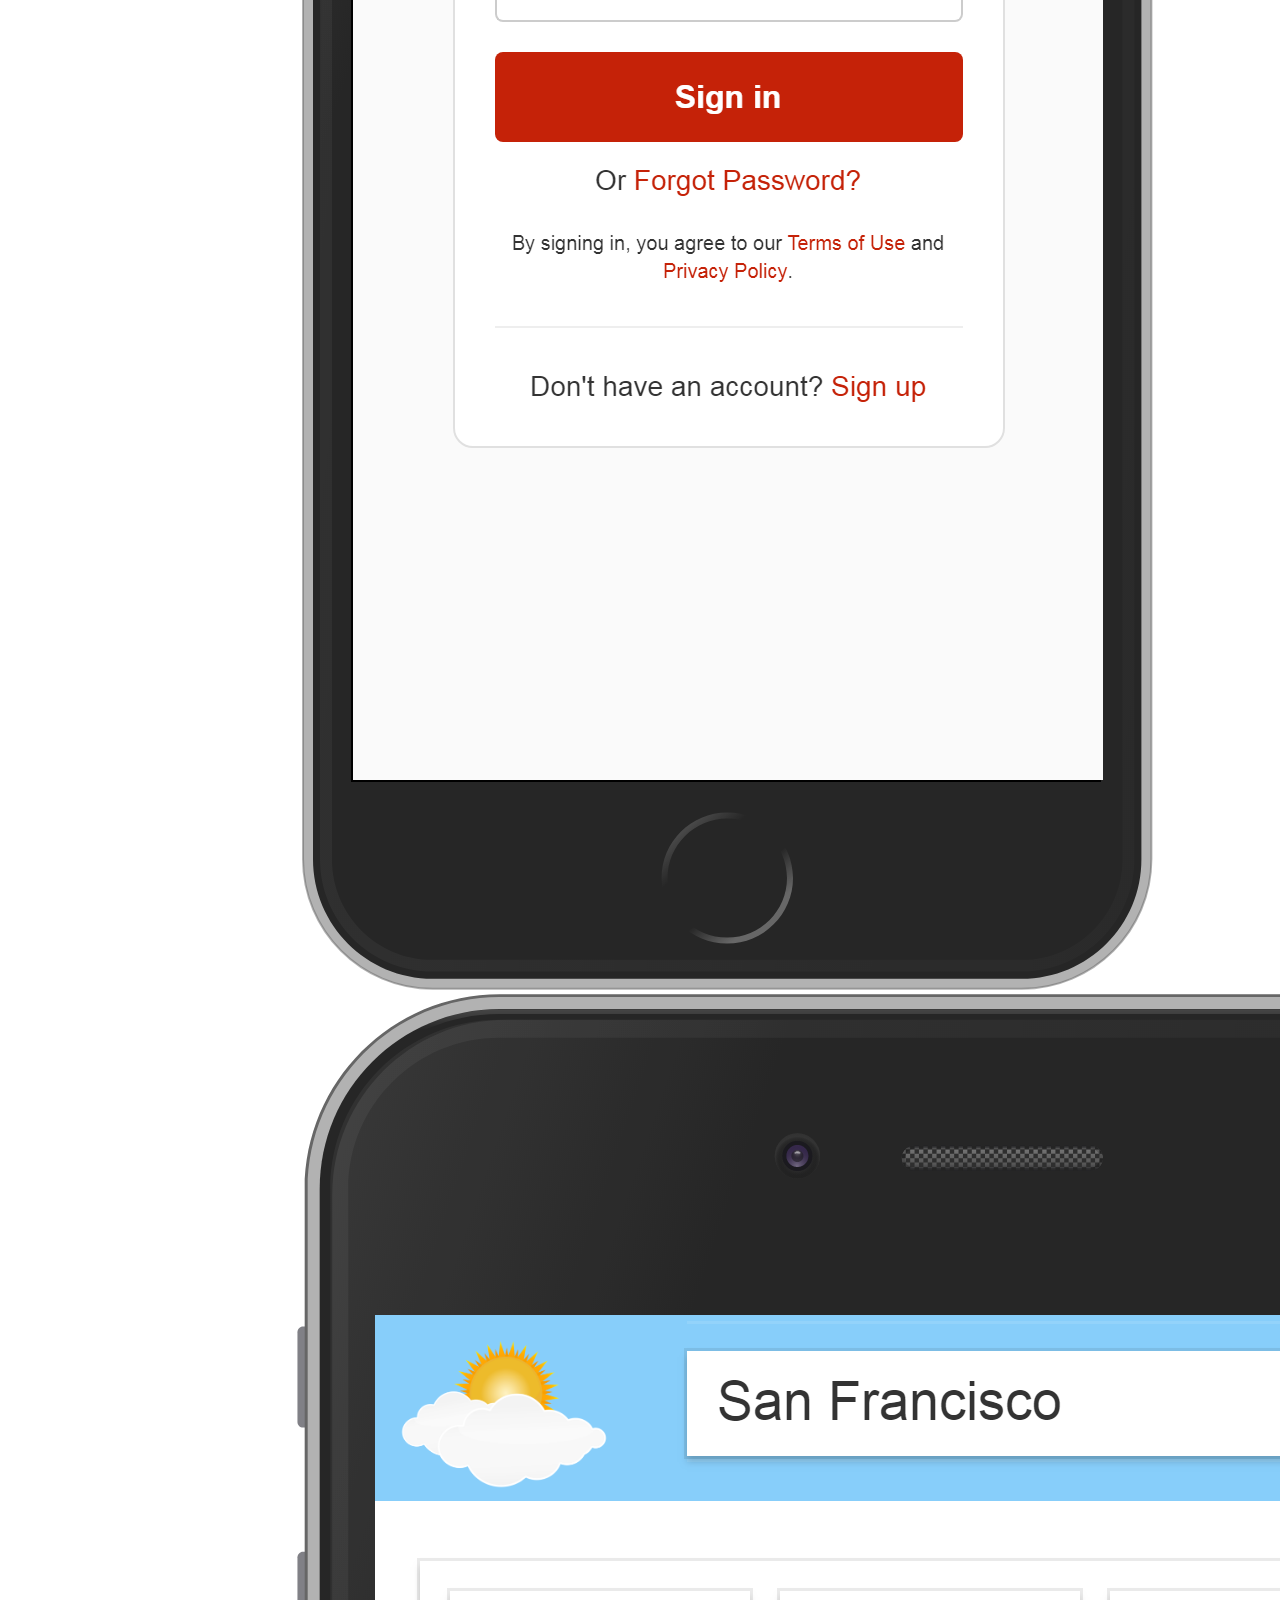
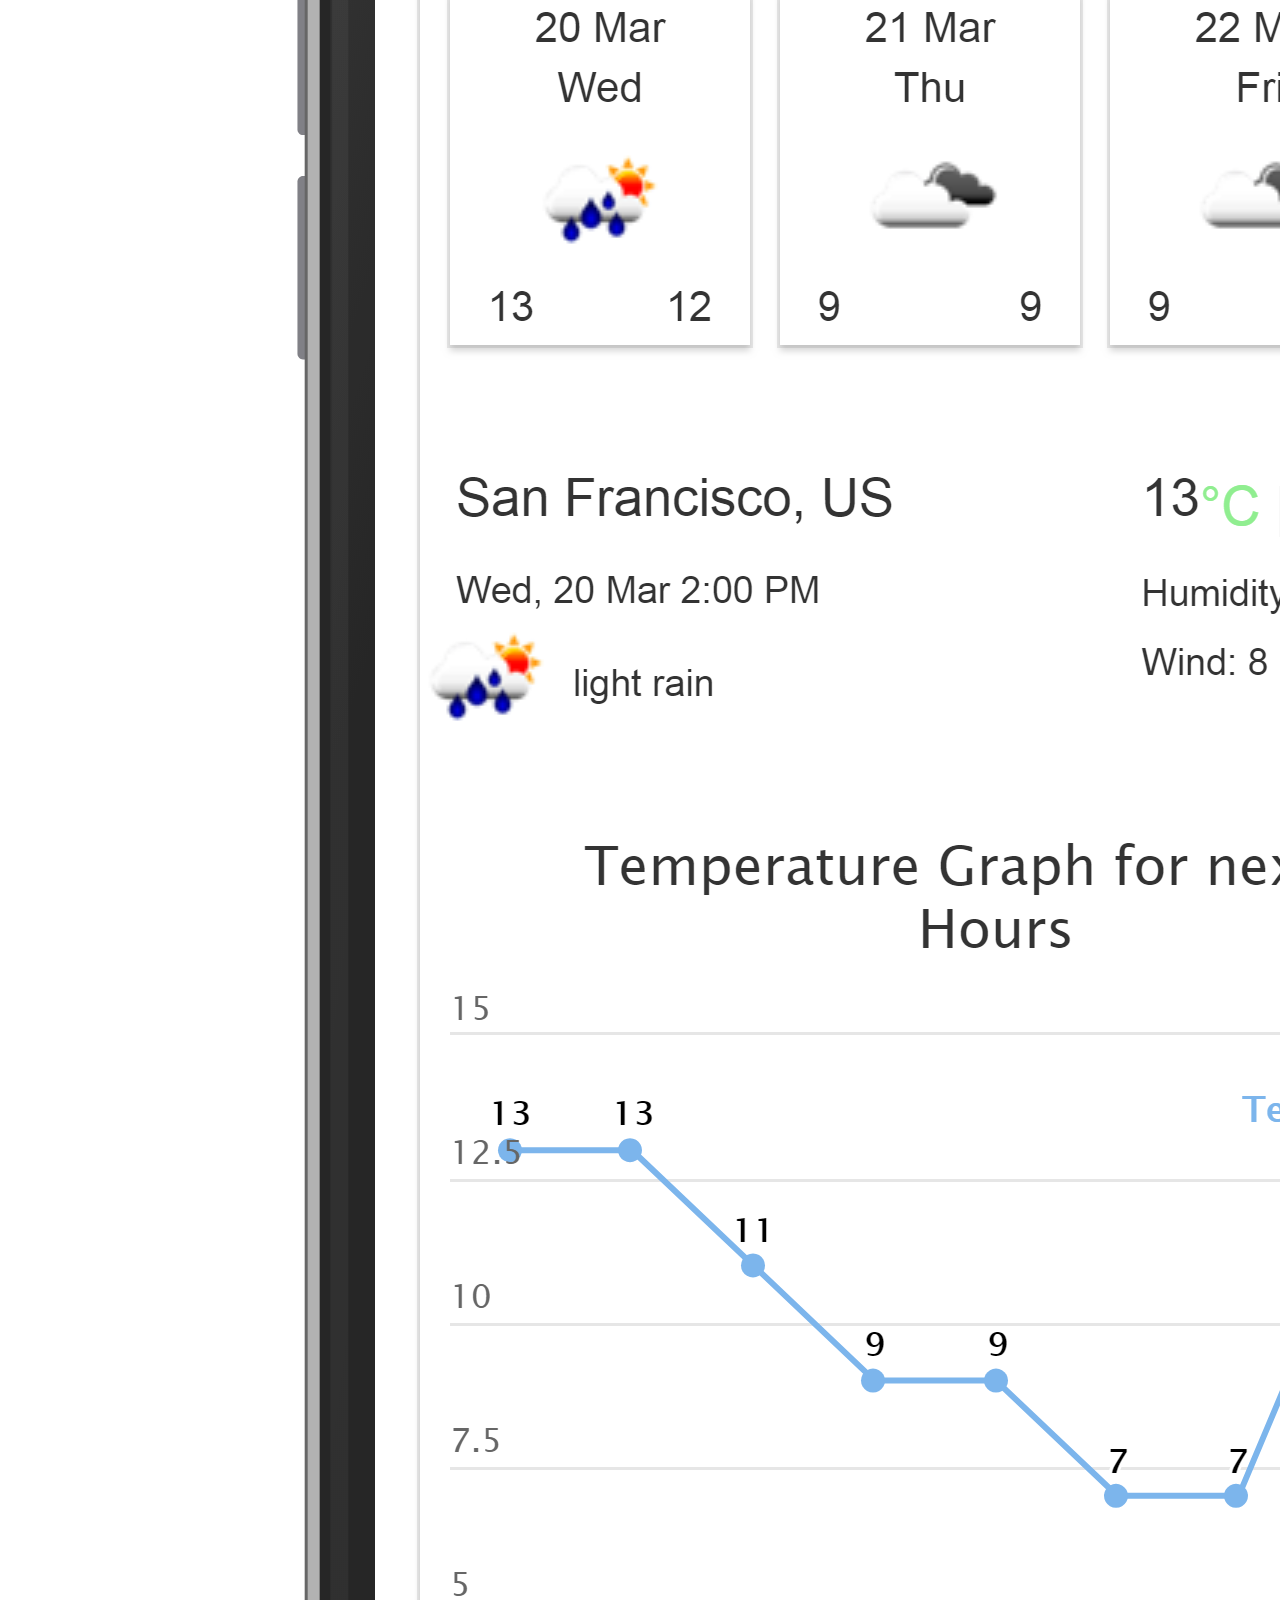
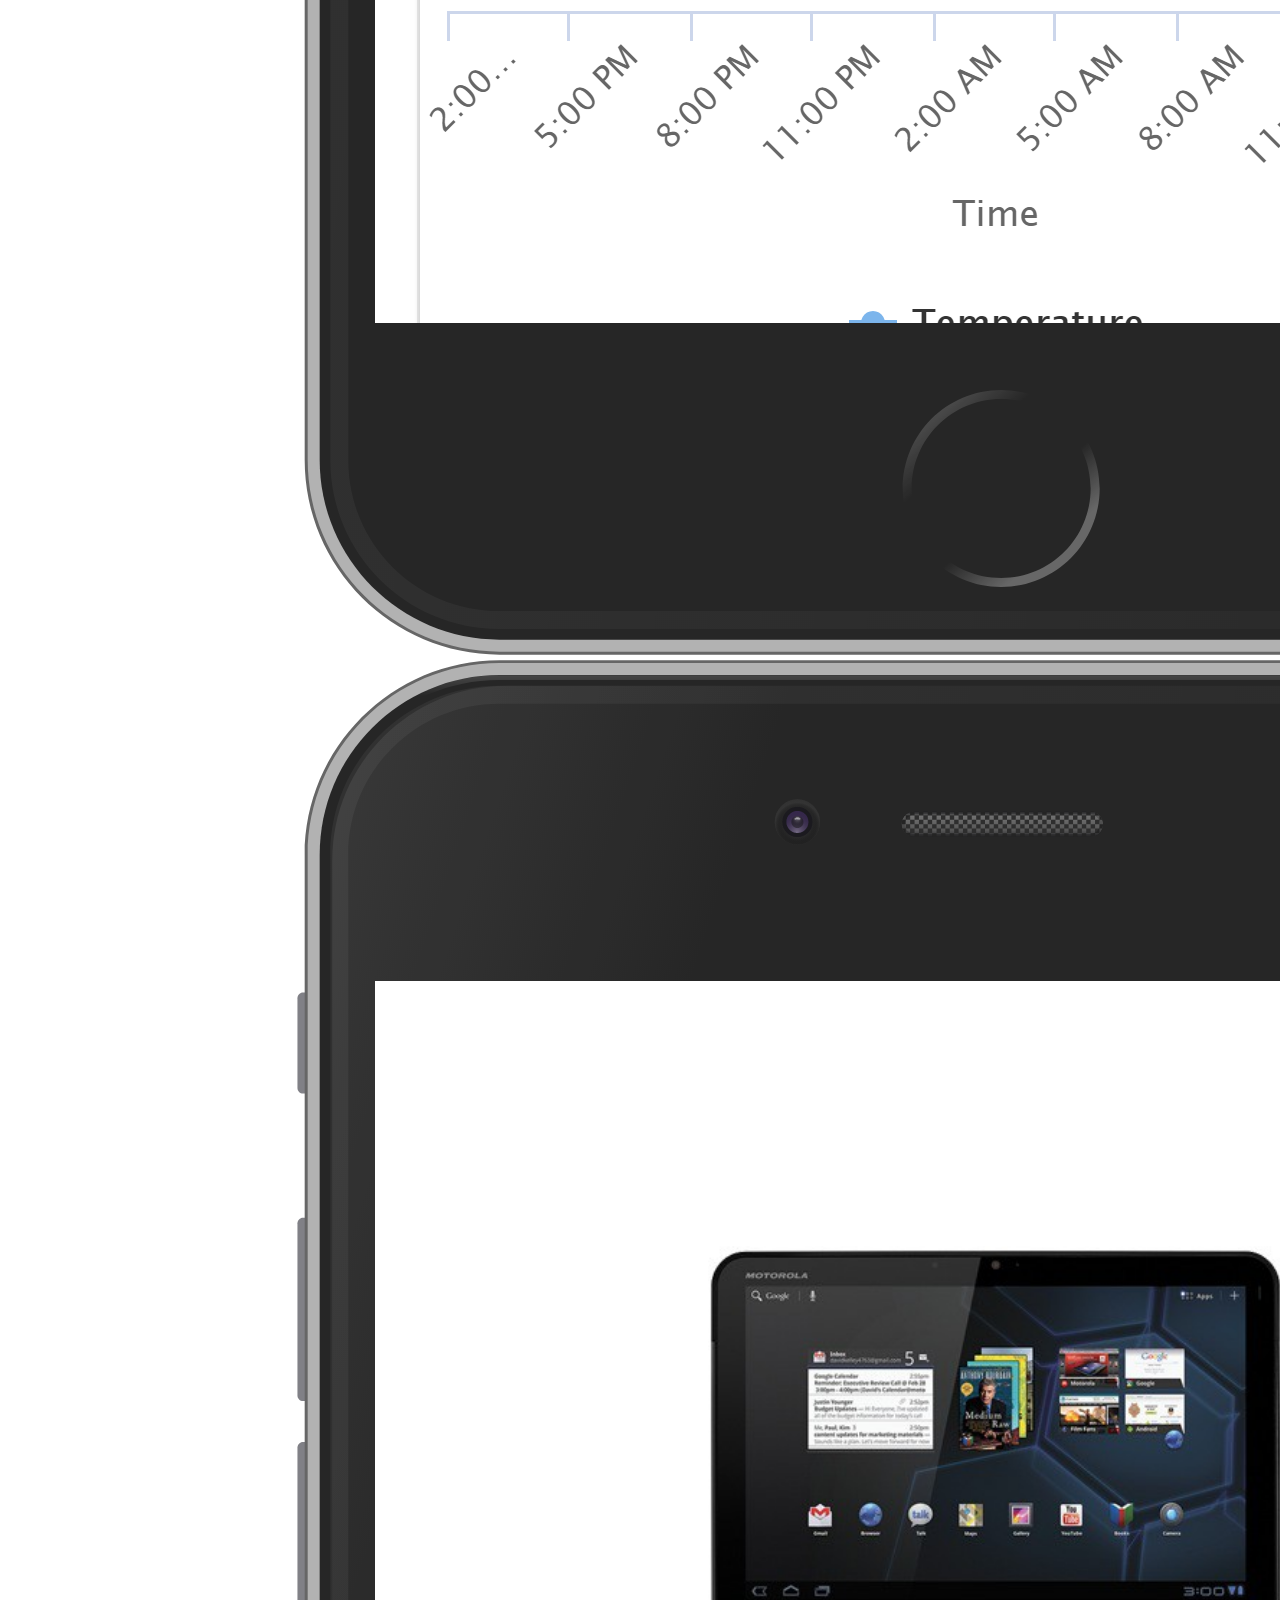
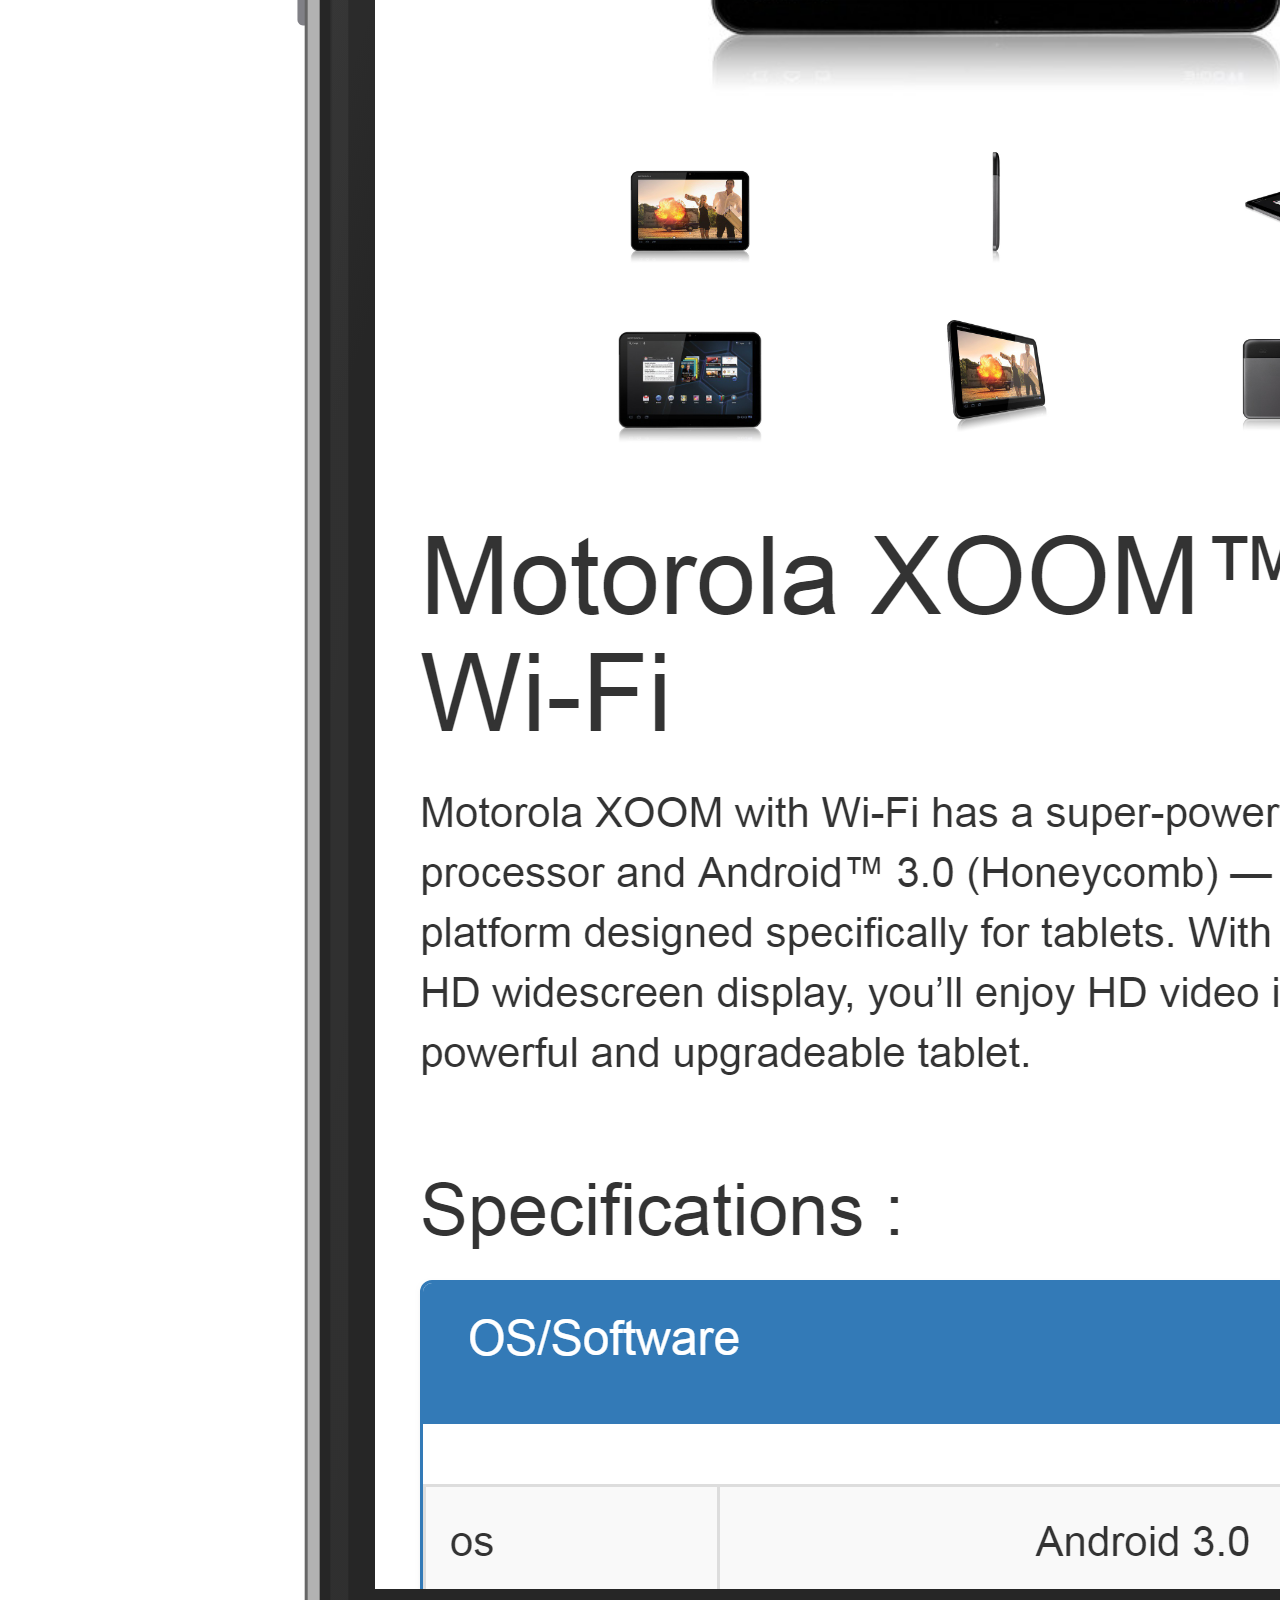
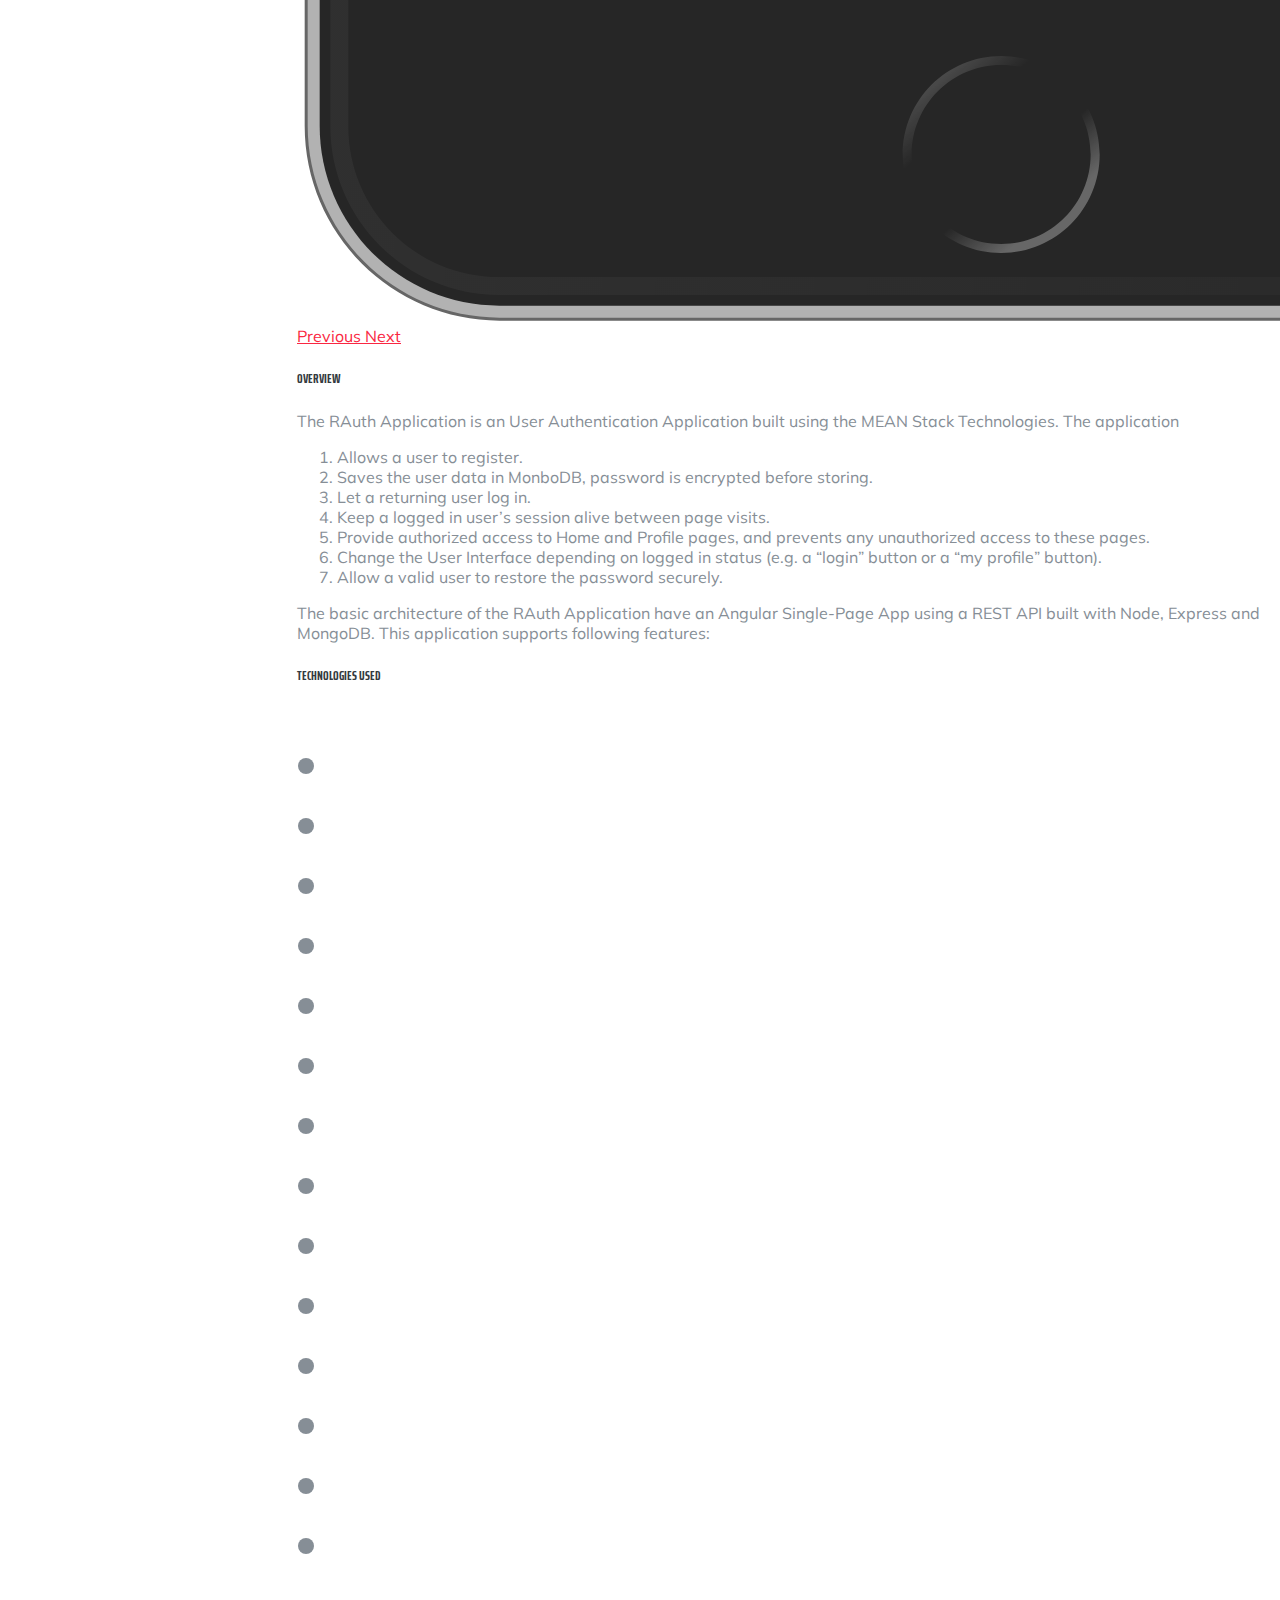
==== commit 9e82494e: "Update index.html" ====
--- a/index.html
+++ b/index.html
@@ -19,7 +19,7 @@
   <link href="vendor/fontawesome-free/css/all.min.css" rel="stylesheet">
   <link href="vendor/font-mfizz-2.4.1/font-mfizz.css" rel="stylesheet">
   <!-- Custom styles for this template -->
-  <link href="css/resume.min.css" rel="stylesheet">
+  <link href="css/resume.css" rel="stylesheet">
 
 </head>
 
@@ -562,7 +562,7 @@
   <script src="vendor/jquery-easing/jquery.easing.min.js"></script>
 
   <!-- Custom scripts for this template -->
-  <script src="js/resume.min.js"></script>
+  <script src="js/resume.js"></script>
 
 </body>
 
--- a/css/resume.css
+++ b/css/resume.css
@@ -0,0 +1,264 @@
+/*!
+ * Start Bootstrap - Resume v5.0.4 (https://startbootstrap.com/template-overviews/resume)
+ * Copyright 2013-2019 Start Bootstrap
+ * Licensed under MIT (https://github.com/BlackrockDigital/startbootstrap-resume/blob/master/LICENSE)
+ */
+
+body {
+  font-family: 'Muli', -apple-system, BlinkMacSystemFont, 'Segoe UI', Roboto, 'Helvetica Neue', Arial, sans-serif, 'Apple Color Emoji', 'Segoe UI Emoji', 'Segoe UI Symbol', 'Noto Color Emoji';
+  padding-top: 54px;
+  color: #868e96;
+}
+
+@media (min-width: 992px) {
+  body {
+    padding-top: 0;
+    padding-left: 17rem;
+  }
+}
+
+h1,
+h2,
+h3,
+h4,
+h5,
+h6 {
+  font-family: 'Saira Extra Condensed', -apple-system, BlinkMacSystemFont, 'Segoe UI', Roboto, 'Helvetica Neue', Arial, sans-serif, 'Apple Color Emoji', 'Segoe UI Emoji', 'Segoe UI Symbol', 'Noto Color Emoji';
+  font-weight: 700;
+  text-transform: uppercase;
+  color: #343a40;
+}
+
+h1 {
+  font-size: 6rem;
+  line-height: 5.5rem;
+}
+
+h2 {
+  font-size: 3.5rem;
+}
+
+h3 {
+  font-size: 2rem;
+}
+
+p.lead {
+  font-size: 1.15rem;
+  font-weight: 400;
+}
+
+.subheading {
+  text-transform: uppercase;
+  font-weight: 500;
+  font-family: 'Saira Extra Condensed', -apple-system, BlinkMacSystemFont, 'Segoe UI', Roboto, 'Helvetica Neue', Arial, sans-serif, 'Apple Color Emoji', 'Segoe UI Emoji', 'Segoe UI Symbol', 'Noto Color Emoji';
+  font-size: 1.5rem;
+}
+
+.social-icons a {
+  display: inline-block;
+  height: 3.5rem;
+  width: 3.5rem;
+  background-color: #495057;
+  color: #fff !important;
+  border-radius: 100%;
+  text-align: center;
+  font-size: 1.5rem;
+  line-height: 3.5rem;
+  margin-right: 1rem;
+}
+
+.social-icons a:last-child {
+  margin-right: 0;
+}
+
+.social-icons a:hover {
+  background-color: #FA2742;
+}
+
+.dev-icons {
+  font-size: 3rem;
+}
+
+.dev-icons .list-inline-item i:hover {
+  color: #FA2742;
+}
+
+#sideNav .navbar-nav .nav-item .nav-link {
+  font-weight: 800;
+  letter-spacing: 0.05rem;
+  text-transform: uppercase;
+}
+
+#sideNav .navbar-toggler:focus {
+  outline-color: #fc7283;
+}
+
+@media (min-width: 992px) {
+  #sideNav {
+    text-align: center;
+    position: fixed;
+    top: 0;
+    left: 0;
+    display: -webkit-box;
+    display: -ms-flexbox;
+    display: flex;
+    -webkit-box-orient: vertical;
+    -webkit-box-direction: normal;
+    -ms-flex-direction: column;
+    flex-direction: column;
+    width: 17rem;
+    height: 100vh;
+  }
+  #sideNav .navbar-brand {
+    display: -webkit-box;
+    display: -ms-flexbox;
+    display: flex;
+    margin: auto auto 0;
+    padding: 0.5rem;
+  }
+  #sideNav .navbar-brand .img-profile {
+    max-width: 10rem;
+    max-height: 10rem;
+    border: 0.5rem solid rgba(255, 255, 255, 0.2);
+  }
+  #sideNav .navbar-collapse {
+    display: -webkit-box;
+    display: -ms-flexbox;
+    display: flex;
+    -webkit-box-align: start;
+    -ms-flex-align: start;
+    align-items: flex-start;
+    -webkit-box-flex: 0;
+    -ms-flex-positive: 0;
+    flex-grow: 0;
+    width: 100%;
+    margin-bottom: auto;
+  }
+  #sideNav .navbar-collapse .navbar-nav {
+    -webkit-box-orient: vertical;
+    -webkit-box-direction: normal;
+    -ms-flex-direction: column;
+    flex-direction: column;
+    width: 100%;
+  }
+  #sideNav .navbar-collapse .navbar-nav .nav-item {
+    display: block;
+  }
+  #sideNav .navbar-collapse .navbar-nav .nav-item .nav-link {
+    display: block;
+  }
+}
+
+section.resume-section {
+  padding-top: 5rem !important;
+  padding-bottom: 5rem !important;
+  max-width: 75rem;
+}
+
+section.resume-section .resume-item .resume-date {
+  min-width: none;
+}
+
+@media (min-width: 768px) {
+  section.resume-section {
+    min-height: 100vh;
+  }
+  section.resume-section .resume-item .resume-date {
+    min-width: 18rem;
+  }
+}
+
+@media (min-width: 992px) {
+  section.resume-section {
+    padding-top: 3rem !important;
+    padding-bottom: 3rem !important;
+  }
+}
+
+.portfolio-container .cell-container {
+  position: relative;
+  width: 35%;
+}
+
+.portfolio-container .cell-container img.image {
+  display: block;
+  height: auto;
+  width: 100%;
+}
+
+.portfolio-container .cell-container .overlay {
+  background-color: #000;
+  bottom: 0;
+  height: 100%;
+  left: 0;
+  opacity: 0;
+  position: absolute;
+  right: 0;
+  -webkit-transition: .5s ease;
+  transition: .5s ease;
+  top: 0;
+  width: 100%;
+  cursor: pointer;
+}
+
+.portfolio-container .cell-container .overlay .text {
+  color: #fff;
+  position: absolute;
+  top: 50%;
+  left: 50%;
+  text-transform: uppercase;
+  -webkit-transform: translate(-50%, -50%);
+  transform: translate(-50%, -50%);
+  -ms-transform: translate(-50%, -50%);
+}
+
+.portfolio-container .cell-container .overlay .text .sub-title {
+  font-size: 16px;
+  font-weight: 600;
+  line-height: 24px;
+  margin-top: 10px;
+  text-align: left;
+}
+
+.portfolio-container .cell-container .overlay .text .title {
+  font-size: 32px;
+  font-weight: 400;
+  line-height: 40px;
+  text-align: left;
+  text-transform: initial;
+}
+
+.portfolio-container .cell-container .overlay .text .divider {
+  background-color: #fff;
+  height: 1px;
+  width: 35px;
+}
+
+.portfolio-container .cell-container:hover .overlay {
+  opacity: .75;
+}
+
+.bg-primary {
+  background-color: #FA2742 !important;
+}
+
+.text-primary {
+  color: #FA2742 !important;
+}
+
+a {
+  color: #FA2742;
+}
+
+a:hover, a:focus, a:active {
+  color: #d0051f;
+}
+
+.modal {
+  padding-left: 17px;
+}
+
+.modal div.modal-dialog {
+  max-width: 100% !important;
+  width: 100% !important;
+}
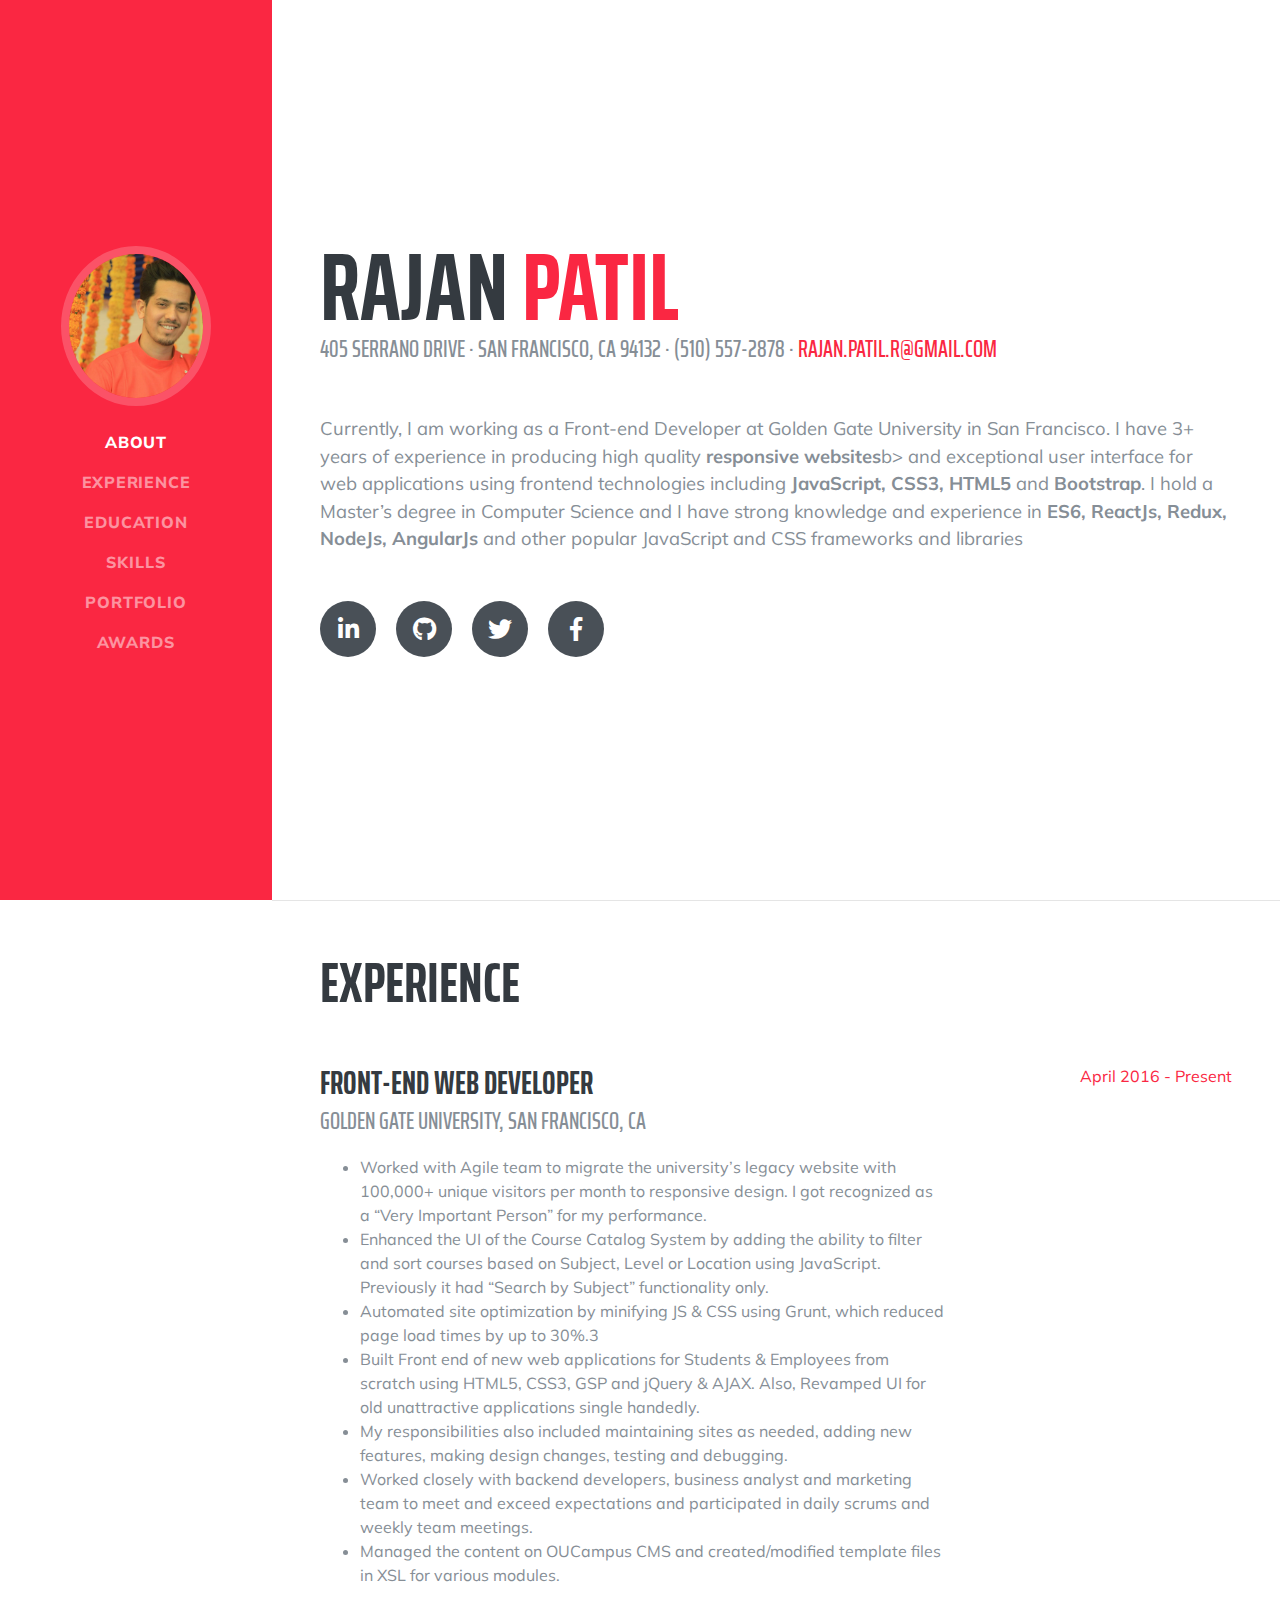
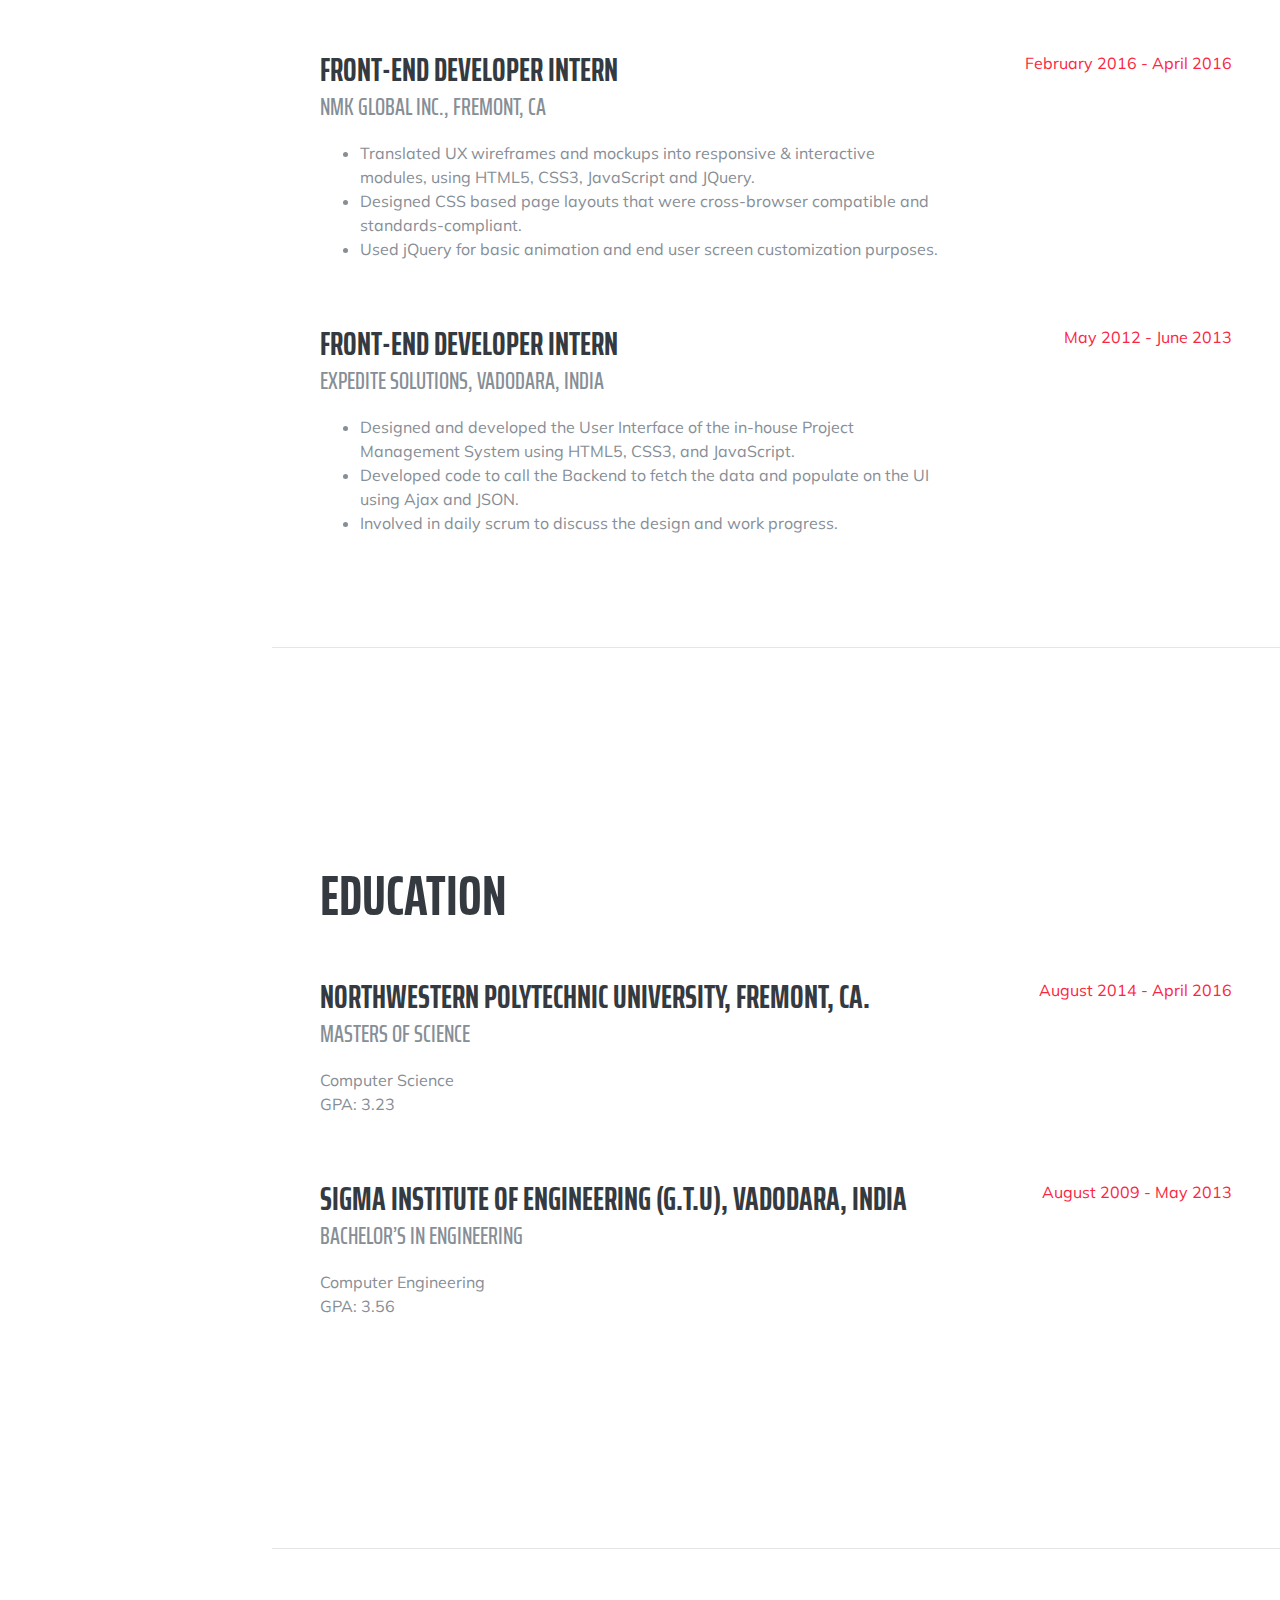
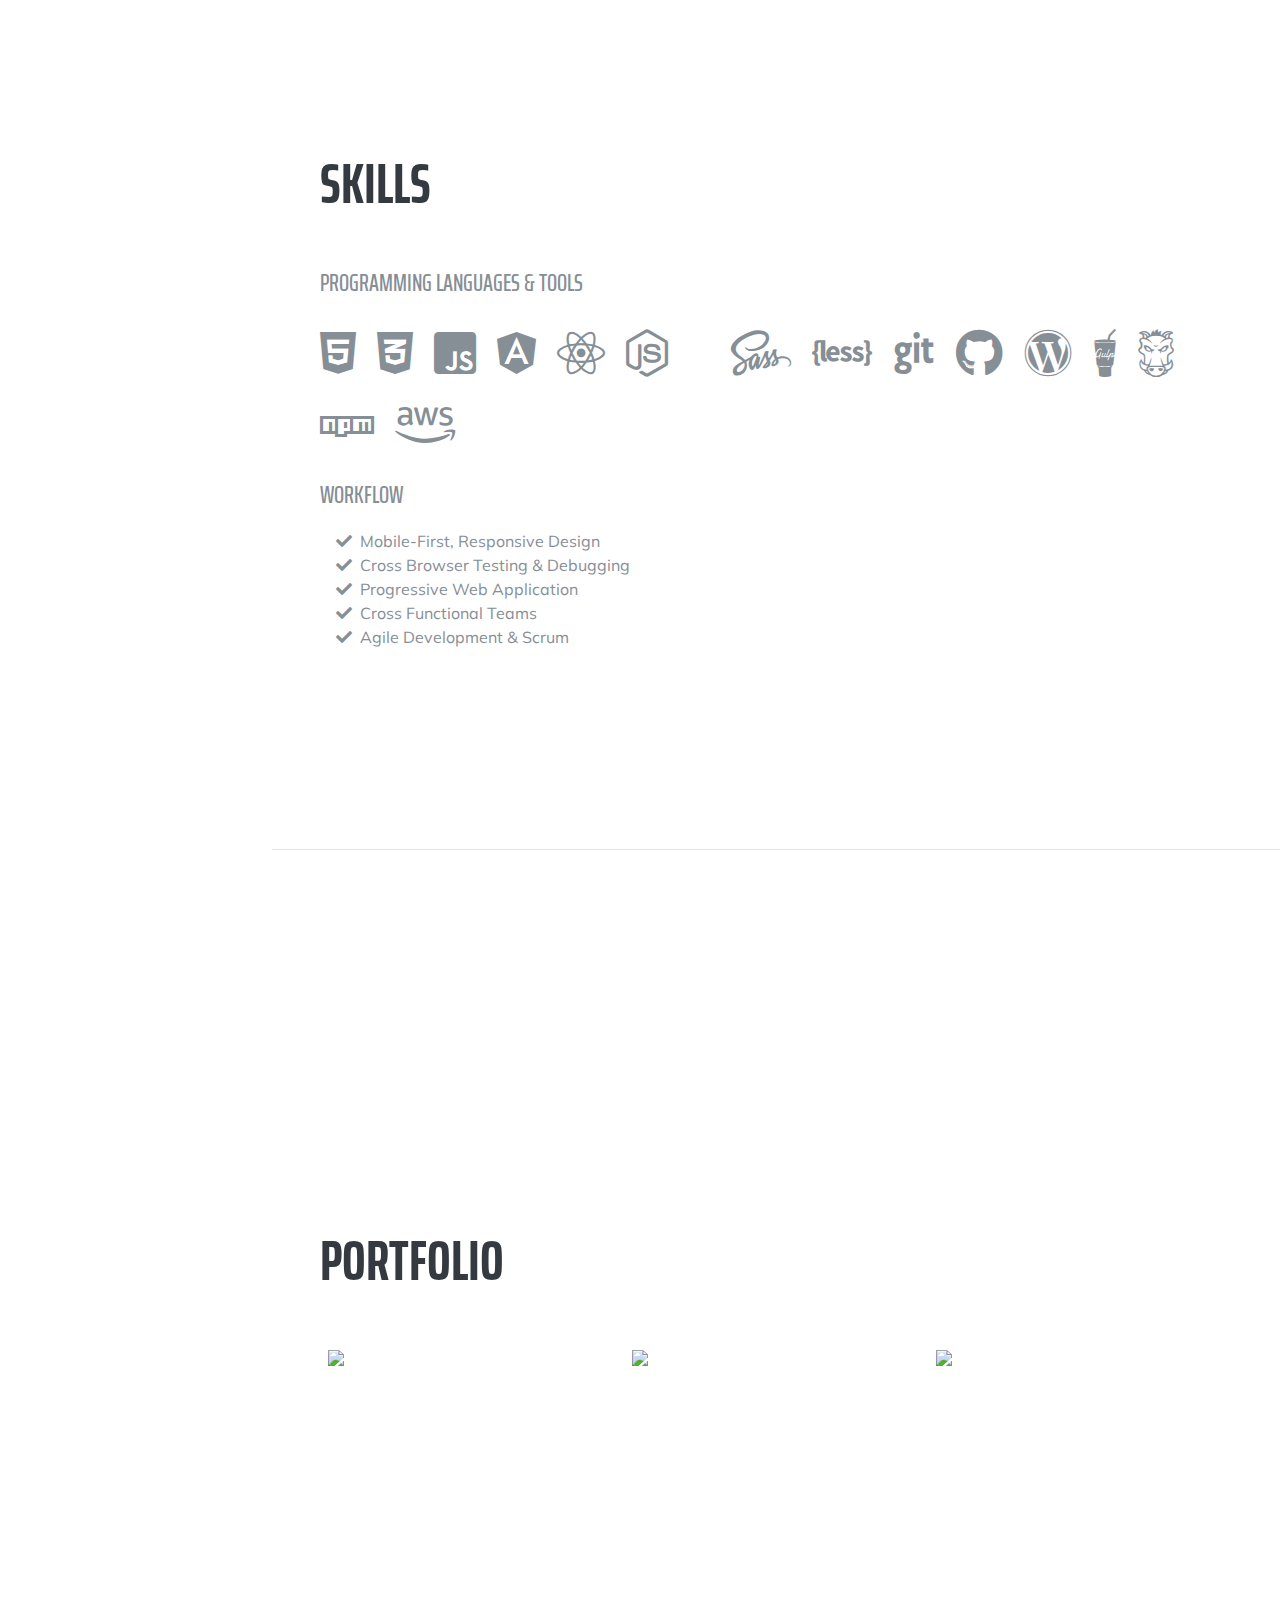
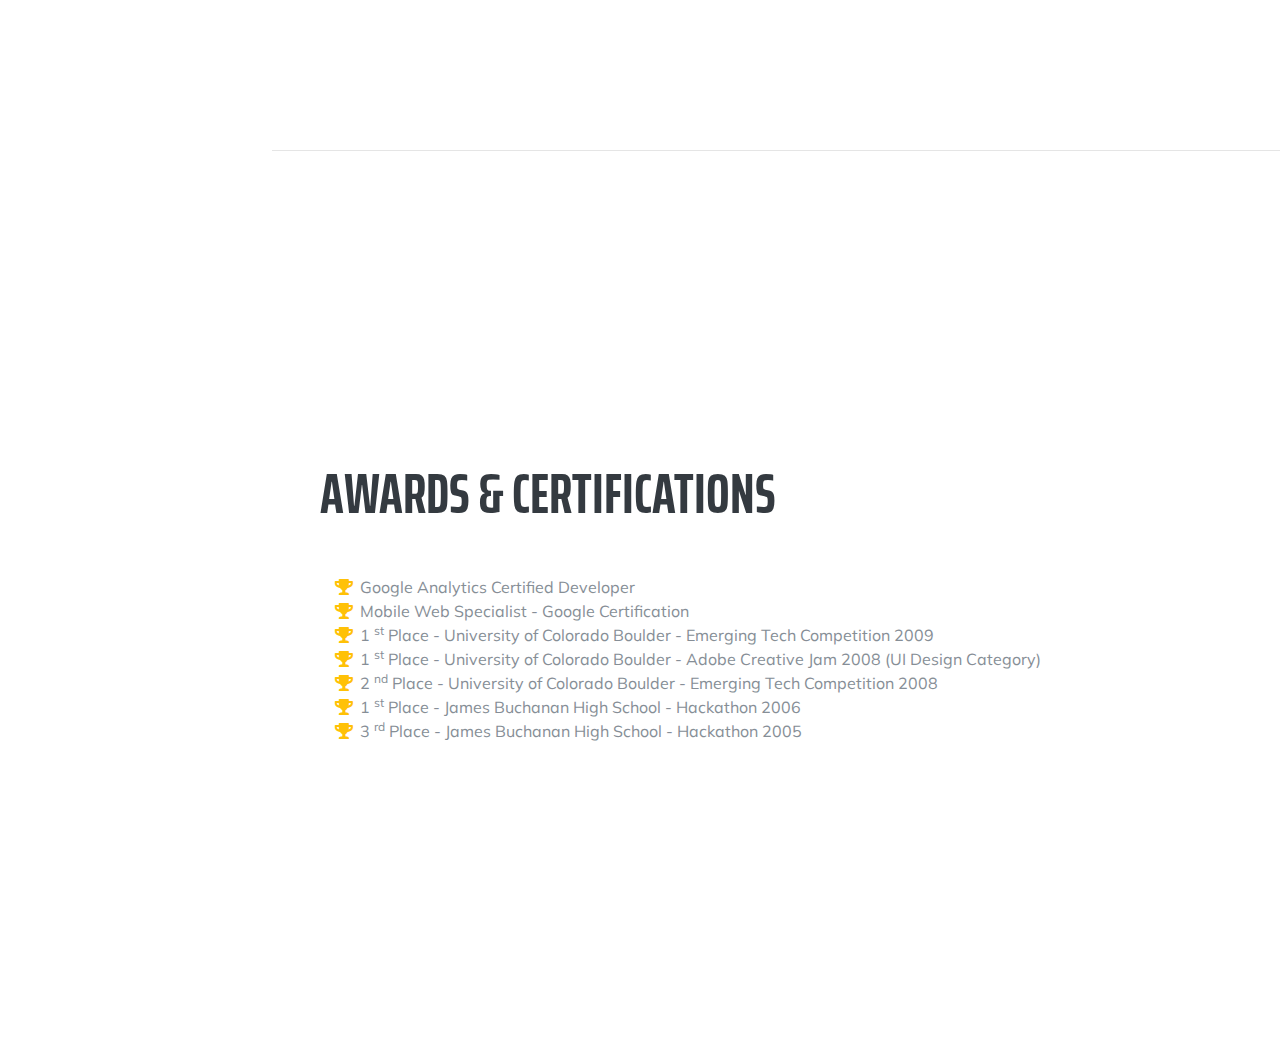
==== commit 060f953b: "update the overview content" ====
--- a/index.html
+++ b/index.html
@@ -17,8 +17,7 @@
   <link href="https://fonts.googleapis.com/css?family=Saira+Extra+Condensed:500,700" rel="stylesheet">
   <link href="https://fonts.googleapis.com/css?family=Muli:400,400i,800,800i" rel="stylesheet">
   <link href="vendor/fontawesome-free/css/all.min.css" rel="stylesheet">
-  <link href="vendor/font-mfizz-2.4.1/font-mfizz.css" rel="stylesheet">
-  <!-- Custom styles for this template -->
+    <!-- Custom styles for this template -->
   <link href="css/resume.css" rel="stylesheet">
 
 </head>
@@ -69,12 +68,12 @@
         <div class="subheading mb-5">405 Serrano Drive · San Francisco, CA 94132 · (510) 557-2878 ·
           <a href="mailto:name@email.com">rajan.patil.r@gmail.com</a>
         </div>
-        <p class="lead mb-5">Currently, I am working as a Front-end Developer at Golden Gate University in San Francisco. I have 3+ years of experience in producing high quality, responsive websites and developing exceptional UI for web applications using HTML5, CSS3 and JavaScript. I Expertise in optimizing the performance of user-centric websites.</p>
+        <p class="lead mb-5">Currently, I am working as a Front-end Developer at Golden Gate University in San Francisco. I have 3+ years of experience in producing high quality <b>responsive websites</b>b> and exceptional user interface for web applications using frontend technologies including <b>JavaScript, CSS3, HTML5</b> and <b>Bootstrap</b>. I hold a Master’s degree in Computer Science and I have strong knowledge and experience in <b>ES6, ReactJs, Redux, NodeJs, AngularJs</b> and other popular JavaScript and CSS frameworks and libraries</p>
         <div class="social-icons">
           <a href="#">
             <i class="fab fa-linkedin-in"></i>
           </a>
-          <a href="#">
+          <a href="https://github.com/Raaj108" target="_blank">
             <i class="fab fa-github"></i>
           </a>
           <a href="#">
--- a/vendor/fontawesome-free/css/all.min.css
+++ b/vendor/fontawesome-free/css/all.min.css
@@ -0,0 +1 @@
+.fa,.fab,.fal,.far,.fas{-moz-osx-font-smoothing:grayscale;-webkit-font-smoothing:antialiased;display:inline-block;font-style:normal;font-variant:normal;text-rendering:auto;line-height:1}.fa-lg{font-size:1.33333em;line-height:.75em;vertical-align:-.0667em}.fa-xs{font-size:.75em}.fa-sm{font-size:.875em}.fa-1x{font-size:1em}.fa-2x{font-size:2em}.fa-3x{font-size:3em}.fa-4x{font-size:4em}.fa-5x{font-size:5em}.fa-6x{font-size:6em}.fa-7x{font-size:7em}.fa-8x{font-size:8em}.fa-9x{font-size:9em}.fa-10x{font-size:10em}.fa-fw{text-align:center;width:1.25em}.fa-ul{list-style-type:none;margin-left:2.5em;padding-left:0}.fa-ul>li{position:relative}.fa-li{left:-2em;position:absolute;text-align:center;width:2em;line-height:inherit}.fa-border{border:.08em solid #eee;border-radius:.1em;padding:.2em .25em .15em}.fa-pull-left{float:left}.fa-pull-right{float:right}.fa.fa-pull-left,.fab.fa-pull-left,.fal.fa-pull-left,.far.fa-pull-left,.fas.fa-pull-left{margin-right:.3em}.fa.fa-pull-right,.fab.fa-pull-right,.fal.fa-pull-right,.far.fa-pull-right,.fas.fa-pull-right{margin-left:.3em}.fa-spin{animation:fa-spin 2s infinite linear}.fa-pulse{animation:fa-spin 1s infinite steps(8)}@keyframes fa-spin{0%{transform:rotate(0deg)}to{transform:rotate(1turn)}}.fa-rotate-90{-ms-filter:"progid:DXImageTransform.Microsoft.BasicImage(rotation=1)";transform:rotate(90deg)}.fa-rotate-180{-ms-filter:"progid:DXImageTransform.Microsoft.BasicImage(rotation=2)";transform:rotate(180deg)}.fa-rotate-270{-ms-filter:"progid:DXImageTransform.Microsoft.BasicImage(rotation=3)";transform:rotate(270deg)}.fa-flip-horizontal{-ms-filter:"progid:DXImageTransform.Microsoft.BasicImage(rotation=0, mirror=1)";transform:scaleX(-1)}.fa-flip-vertical{transform:scaleY(-1)}.fa-flip-both,.fa-flip-horizontal.fa-flip-vertical,.fa-flip-vertical{-ms-filter:"progid:DXImageTransform.Microsoft.BasicImage(rotation=2, mirror=1)"}.fa-flip-both,.fa-flip-horizontal.fa-flip-vertical{transform:scale(-1)}:root .fa-flip-both,:root .fa-flip-horizontal,:root .fa-flip-vertical,:root .fa-rotate-90,:root .fa-rotate-180,:root .fa-rotate-270{filter:none}.fa-stack{display:inline-block;height:2em;line-height:2em;position:relative;vertical-align:middle;width:2.5em}.fa-stack-1x,.fa-stack-2x{left:0;position:absolute;text-align:center;width:100%}.fa-stack-1x{line-height:inherit}.fa-stack-2x{font-size:2em}.fa-inverse{color:#fff}.fa-500px:before{content:"\f26e"}.fa-accessible-icon:before{content:"\f368"}.fa-accusoft:before{content:"\f369"}.fa-acquisitions-incorporated:before{content:"\f6af"}.fa-ad:before{content:"\f641"}.fa-address-book:before{content:"\f2b9"}.fa-address-card:before{content:"\f2bb"}.fa-adjust:before{content:"\f042"}.fa-adn:before{content:"\f170"}.fa-adobe:before{content:"\f778"}.fa-adversal:before{content:"\f36a"}.fa-affiliatetheme:before{content:"\f36b"}.fa-air-freshener:before{content:"\f5d0"}.fa-algolia:before{content:"\f36c"}.fa-align-center:before{content:"\f037"}.fa-align-justify:before{content:"\f039"}.fa-align-left:before{content:"\f036"}.fa-align-right:before{content:"\f038"}.fa-alipay:before{content:"\f642"}.fa-allergies:before{content:"\f461"}.fa-amazon:before{content:"\f270"}.fa-amazon-pay:before{content:"\f42c"}.fa-ambulance:before{content:"\f0f9"}.fa-american-sign-language-interpreting:before{content:"\f2a3"}.fa-amilia:before{content:"\f36d"}.fa-anchor:before{content:"\f13d"}.fa-android:before{content:"\f17b"}.fa-angellist:before{content:"\f209"}.fa-angle-double-down:before{content:"\f103"}.fa-angle-double-left:before{content:"\f100"}.fa-angle-double-right:before{content:"\f101"}.fa-angle-double-up:before{content:"\f102"}.fa-angle-down:before{content:"\f107"}.fa-angle-left:before{content:"\f104"}.fa-angle-right:before{content:"\f105"}.fa-angle-up:before{content:"\f106"}.fa-angry:before{content:"\f556"}.fa-angrycreative:before{content:"\f36e"}.fa-angular:before{content:"\f420"}.fa-ankh:before{content:"\f644"}.fa-app-store:before{content:"\f36f"}.fa-app-store-ios:before{content:"\f370"}.fa-apper:before{content:"\f371"}.fa-apple:before{content:"\f179"}.fa-apple-alt:before{content:"\f5d1"}.fa-apple-pay:before{content:"\f415"}.fa-archive:before{content:"\f187"}.fa-archway:before{content:"\f557"}.fa-arrow-alt-circle-down:before{content:"\f358"}.fa-arrow-alt-circle-left:before{content:"\f359"}.fa-arrow-alt-circle-right:before{content:"\f35a"}.fa-arrow-alt-circle-up:before{content:"\f35b"}.fa-arrow-circle-down:before{content:"\f0ab"}.fa-arrow-circle-left:before{content:"\f0a8"}.fa-arrow-circle-right:before{content:"\f0a9"}.fa-arrow-circle-up:before{content:"\f0aa"}.fa-arrow-down:before{content:"\f063"}.fa-arrow-left:before{content:"\f060"}.fa-arrow-right:before{content:"\f061"}.fa-arrow-up:before{content:"\f062"}.fa-arrows-alt:before{content:"\f0b2"}.fa-arrows-alt-h:before{content:"\f337"}.fa-arrows-alt-v:before{content:"\f338"}.fa-artstation:before{content:"\f77a"}.fa-assistive-listening-systems:before{content:"\f2a2"}.fa-asterisk:before{content:"\f069"}.fa-asymmetrik:before{content:"\f372"}.fa-at:before{content:"\f1fa"}.fa-atlas:before{content:"\f558"}.fa-atlassian:before{content:"\f77b"}.fa-atom:before{content:"\f5d2"}.fa-audible:before{content:"\f373"}.fa-audio-description:before{content:"\f29e"}.fa-autoprefixer:before{content:"\f41c"}.fa-avianex:before{content:"\f374"}.fa-aviato:before{content:"\f421"}.fa-award:before{content:"\f559"}.fa-aws:before{content:"\f375"}.fa-baby:before{content:"\f77c"}.fa-baby-carriage:before{content:"\f77d"}.fa-backspace:before{content:"\f55a"}.fa-backward:before{content:"\f04a"}.fa-bacon:before{content:"\f7e5"}.fa-balance-scale:before{content:"\f24e"}.fa-ban:before{content:"\f05e"}.fa-band-aid:before{content:"\f462"}.fa-bandcamp:before{content:"\f2d5"}.fa-barcode:before{content:"\f02a"}.fa-bars:before{content:"\f0c9"}.fa-baseball-ball:before{content:"\f433"}.fa-basketball-ball:before{content:"\f434"}.fa-bath:before{content:"\f2cd"}.fa-battery-empty:before{content:"\f244"}.fa-battery-full:before{content:"\f240"}.fa-battery-half:before{content:"\f242"}.fa-battery-quarter:before{content:"\f243"}.fa-battery-three-quarters:before{content:"\f241"}.fa-bed:before{content:"\f236"}.fa-beer:before{content:"\f0fc"}.fa-behance:before{content:"\f1b4"}.fa-behance-square:before{content:"\f1b5"}.fa-bell:before{content:"\f0f3"}.fa-bell-slash:before{content:"\f1f6"}.fa-bezier-curve:before{content:"\f55b"}.fa-bible:before{content:"\f647"}.fa-bicycle:before{content:"\f206"}.fa-bimobject:before{content:"\f378"}.fa-binoculars:before{content:"\f1e5"}.fa-biohazard:before{content:"\f780"}.fa-birthday-cake:before{content:"\f1fd"}.fa-bitbucket:before{content:"\f171"}.fa-bitcoin:before{content:"\f379"}.fa-bity:before{content:"\f37a"}.fa-black-tie:before{content:"\f27e"}.fa-blackberry:before{content:"\f37b"}.fa-blender:before{content:"\f517"}.fa-blender-phone:before{content:"\f6b6"}.fa-blind:before{content:"\f29d"}.fa-blog:before{content:"\f781"}.fa-blogger:before{content:"\f37c"}.fa-blogger-b:before{content:"\f37d"}.fa-bluetooth:before{content:"\f293"}.fa-bluetooth-b:before{content:"\f294"}.fa-bold:before{content:"\f032"}.fa-bolt:before{content:"\f0e7"}.fa-bomb:before{content:"\f1e2"}.fa-bone:before{content:"\f5d7"}.fa-bong:before{content:"\f55c"}.fa-book:before{content:"\f02d"}.fa-book-dead:before{content:"\f6b7"}.fa-book-medical:before{content:"\f7e6"}.fa-book-open:before{content:"\f518"}.fa-book-reader:before{content:"\f5da"}.fa-bookmark:before{content:"\f02e"}.fa-bowling-ball:before{content:"\f436"}.fa-box:before{content:"\f466"}.fa-box-open:before{content:"\f49e"}.fa-boxes:before{content:"\f468"}.fa-braille:before{content:"\f2a1"}.fa-brain:before{content:"\f5dc"}.fa-bread-slice:before{content:"\f7ec"}.fa-briefcase:before{content:"\f0b1"}.fa-briefcase-medical:before{content:"\f469"}.fa-broadcast-tower:before{content:"\f519"}.fa-broom:before{content:"\f51a"}.fa-brush:before{content:"\f55d"}.fa-btc:before{content:"\f15a"}.fa-bug:before{content:"\f188"}.fa-building:before{content:"\f1ad"}.fa-bullhorn:before{content:"\f0a1"}.fa-bullseye:before{content:"\f140"}.fa-burn:before{content:"\f46a"}.fa-buromobelexperte:before{content:"\f37f"}.fa-bus:before{content:"\f207"}.fa-bus-alt:before{content:"\f55e"}.fa-business-time:before{content:"\f64a"}.fa-buysellads:before{content:"\f20d"}.fa-calculator:before{content:"\f1ec"}.fa-calendar:before{content:"\f133"}.fa-calendar-alt:before{content:"\f073"}.fa-calendar-check:before{content:"\f274"}.fa-calendar-day:before{content:"\f783"}.fa-calendar-minus:before{content:"\f272"}.fa-calendar-plus:before{content:"\f271"}.fa-calendar-times:before{content:"\f273"}.fa-calendar-week:before{content:"\f784"}.fa-camera:before{content:"\f030"}.fa-camera-retro:before{content:"\f083"}.fa-campground:before{content:"\f6bb"}.fa-canadian-maple-leaf:before{content:"\f785"}.fa-candy-cane:before{content:"\f786"}.fa-cannabis:before{content:"\f55f"}.fa-capsules:before{content:"\f46b"}.fa-car:before{content:"\f1b9"}.fa-car-alt:before{content:"\f5de"}.fa-car-battery:before{content:"\f5df"}.fa-car-crash:before{content:"\f5e1"}.fa-car-side:before{content:"\f5e4"}.fa-caret-down:before{content:"\f0d7"}.fa-caret-left:before{content:"\f0d9"}.fa-caret-right:before{content:"\f0da"}.fa-caret-square-down:before{content:"\f150"}.fa-caret-square-left:before{content:"\f191"}.fa-caret-square-right:before{content:"\f152"}.fa-caret-square-up:before{content:"\f151"}.fa-caret-up:before{content:"\f0d8"}.fa-carrot:before{content:"\f787"}.fa-cart-arrow-down:before{content:"\f218"}.fa-cart-plus:before{content:"\f217"}.fa-cash-register:before{content:"\f788"}.fa-cat:before{content:"\f6be"}.fa-cc-amazon-pay:before{content:"\f42d"}.fa-cc-amex:before{content:"\f1f3"}.fa-cc-apple-pay:before{content:"\f416"}.fa-cc-diners-club:before{content:"\f24c"}.fa-cc-discover:before{content:"\f1f2"}.fa-cc-jcb:before{content:"\f24b"}.fa-cc-mastercard:before{content:"\f1f1"}.fa-cc-paypal:before{content:"\f1f4"}.fa-cc-stripe:before{content:"\f1f5"}.fa-cc-visa:before{content:"\f1f0"}.fa-centercode:before{content:"\f380"}.fa-centos:before{content:"\f789"}.fa-certificate:before{content:"\f0a3"}.fa-chair:before{content:"\f6c0"}.fa-chalkboard:before{content:"\f51b"}.fa-chalkboard-teacher:before{content:"\f51c"}.fa-charging-station:before{content:"\f5e7"}.fa-chart-area:before{content:"\f1fe"}.fa-chart-bar:before{content:"\f080"}.fa-chart-line:before{content:"\f201"}.fa-chart-pie:before{content:"\f200"}.fa-check:before{content:"\f00c"}.fa-check-circle:before{content:"\f058"}.fa-check-double:before{content:"\f560"}.fa-check-square:before{content:"\f14a"}.fa-cheese:before{content:"\f7ef"}.fa-chess:before{content:"\f439"}.fa-chess-bishop:before{content:"\f43a"}.fa-chess-board:before{content:"\f43c"}.fa-chess-king:before{content:"\f43f"}.fa-chess-knight:before{content:"\f441"}.fa-chess-pawn:before{content:"\f443"}.fa-chess-queen:before{content:"\f445"}.fa-chess-rook:before{content:"\f447"}.fa-chevron-circle-down:before{content:"\f13a"}.fa-chevron-circle-left:before{content:"\f137"}.fa-chevron-circle-right:before{content:"\f138"}.fa-chevron-circle-up:before{content:"\f139"}.fa-chevron-down:before{content:"\f078"}.fa-chevron-left:before{content:"\f053"}.fa-chevron-right:before{content:"\f054"}.fa-chevron-up:before{content:"\f077"}.fa-child:before{content:"\f1ae"}.fa-chrome:before{content:"\f268"}.fa-church:before{content:"\f51d"}.fa-circle:before{content:"\f111"}.fa-circle-notch:before{content:"\f1ce"}.fa-city:before{content:"\f64f"}.fa-clinic-medical:before{content:"\f7f2"}.fa-clipboard:before{content:"\f328"}.fa-clipboard-check:before{content:"\f46c"}.fa-clipboard-list:before{content:"\f46d"}.fa-clock:before{content:"\f017"}.fa-clone:before{content:"\f24d"}.fa-closed-captioning:before{content:"\f20a"}.fa-cloud:before{content:"\f0c2"}.fa-cloud-download-alt:before{content:"\f381"}.fa-cloud-meatball:before{content:"\f73b"}.fa-cloud-moon:before{content:"\f6c3"}.fa-cloud-moon-rain:before{content:"\f73c"}.fa-cloud-rain:before{content:"\f73d"}.fa-cloud-showers-heavy:before{content:"\f740"}.fa-cloud-sun:before{content:"\f6c4"}.fa-cloud-sun-rain:before{content:"\f743"}.fa-cloud-upload-alt:before{content:"\f382"}.fa-cloudscale:before{content:"\f383"}.fa-cloudsmith:before{content:"\f384"}.fa-cloudversify:before{content:"\f385"}.fa-cocktail:before{content:"\f561"}.fa-code:before{content:"\f121"}.fa-code-branch:before{content:"\f126"}.fa-codepen:before{content:"\f1cb"}.fa-codiepie:before{content:"\f284"}.fa-coffee:before{content:"\f0f4"}.fa-cog:before{content:"\f013"}.fa-cogs:before{content:"\f085"}.fa-coins:before{content:"\f51e"}.fa-columns:before{content:"\f0db"}.fa-comment:before{content:"\f075"}.fa-comment-alt:before{content:"\f27a"}.fa-comment-dollar:before{content:"\f651"}.fa-comment-dots:before{content:"\f4ad"}.fa-comment-medical:before{content:"\f7f5"}.fa-comment-slash:before{content:"\f4b3"}.fa-comments:before{content:"\f086"}.fa-comments-dollar:before{content:"\f653"}.fa-compact-disc:before{content:"\f51f"}.fa-compass:before{content:"\f14e"}.fa-compress:before{content:"\f066"}.fa-compress-arrows-alt:before{content:"\f78c"}.fa-concierge-bell:before{content:"\f562"}.fa-confluence:before{content:"\f78d"}.fa-connectdevelop:before{content:"\f20e"}.fa-contao:before{content:"\f26d"}.fa-cookie:before{content:"\f563"}.fa-cookie-bite:before{content:"\f564"}.fa-copy:before{content:"\f0c5"}.fa-copyright:before{content:"\f1f9"}.fa-couch:before{content:"\f4b8"}.fa-cpanel:before{content:"\f388"}.fa-creative-commons:before{content:"\f25e"}.fa-creative-commons-by:before{content:"\f4e7"}.fa-creative-commons-nc:before{content:"\f4e8"}.fa-creative-commons-nc-eu:before{content:"\f4e9"}.fa-creative-commons-nc-jp:before{content:"\f4ea"}.fa-creative-commons-nd:before{content:"\f4eb"}.fa-creative-commons-pd:before{content:"\f4ec"}.fa-creative-commons-pd-alt:before{content:"\f4ed"}.fa-creative-commons-remix:before{content:"\f4ee"}.fa-creative-commons-sa:before{content:"\f4ef"}.fa-creative-commons-sampling:before{content:"\f4f0"}.fa-creative-commons-sampling-plus:before{content:"\f4f1"}.fa-creative-commons-share:before{content:"\f4f2"}.fa-creative-commons-zero:before{content:"\f4f3"}.fa-credit-card:before{content:"\f09d"}.fa-critical-role:before{content:"\f6c9"}.fa-crop:before{content:"\f125"}.fa-crop-alt:before{content:"\f565"}.fa-cross:before{content:"\f654"}.fa-crosshairs:before{content:"\f05b"}.fa-crow:before{content:"\f520"}.fa-crown:before{content:"\f521"}.fa-crutch:before{content:"\f7f7"}.fa-css3:before{content:"\f13c"}.fa-css3-alt:before{content:"\f38b"}.fa-cube:before{content:"\f1b2"}.fa-cubes:before{content:"\f1b3"}.fa-cut:before{content:"\f0c4"}.fa-cuttlefish:before{content:"\f38c"}.fa-d-and-d:before{content:"\f38d"}.fa-d-and-d-beyond:before{content:"\f6ca"}.fa-dashcube:before{content:"\f210"}.fa-database:before{content:"\f1c0"}.fa-deaf:before{content:"\f2a4"}.fa-delicious:before{content:"\f1a5"}.fa-democrat:before{content:"\f747"}.fa-deploydog:before{content:"\f38e"}.fa-deskpro:before{content:"\f38f"}.fa-desktop:before{content:"\f108"}.fa-dev:before{content:"\f6cc"}.fa-deviantart:before{content:"\f1bd"}.fa-dharmachakra:before{content:"\f655"}.fa-dhl:before{content:"\f790"}.fa-diagnoses:before{content:"\f470"}.fa-diaspora:before{content:"\f791"}.fa-dice:before{content:"\f522"}.fa-dice-d20:before{content:"\f6cf"}.fa-dice-d6:before{content:"\f6d1"}.fa-dice-five:before{content:"\f523"}.fa-dice-four:before{content:"\f524"}.fa-dice-one:before{content:"\f525"}.fa-dice-six:before{content:"\f526"}.fa-dice-three:before{content:"\f527"}.fa-dice-two:before{content:"\f528"}.fa-digg:before{content:"\f1a6"}.fa-digital-ocean:before{content:"\f391"}.fa-digital-tachograph:before{content:"\f566"}.fa-directions:before{content:"\f5eb"}.fa-discord:before{content:"\f392"}.fa-discourse:before{content:"\f393"}.fa-divide:before{content:"\f529"}.fa-dizzy:before{content:"\f567"}.fa-dna:before{content:"\f471"}.fa-dochub:before{content:"\f394"}.fa-docker:before{content:"\f395"}.fa-dog:before{content:"\f6d3"}.fa-dollar-sign:before{content:"\f155"}.fa-dolly:before{content:"\f472"}.fa-dolly-flatbed:before{content:"\f474"}.fa-donate:before{content:"\f4b9"}.fa-door-closed:before{content:"\f52a"}.fa-door-open:before{content:"\f52b"}.fa-dot-circle:before{content:"\f192"}.fa-dove:before{content:"\f4ba"}.fa-download:before{content:"\f019"}.fa-draft2digital:before{content:"\f396"}.fa-drafting-compass:before{content:"\f568"}.fa-dragon:before{content:"\f6d5"}.fa-draw-polygon:before{content:"\f5ee"}.fa-dribbble:before{content:"\f17d"}.fa-dribbble-square:before{content:"\f397"}.fa-dropbox:before{content:"\f16b"}.fa-drum:before{content:"\f569"}.fa-drum-steelpan:before{content:"\f56a"}.fa-drumstick-bite:before{content:"\f6d7"}.fa-drupal:before{content:"\f1a9"}.fa-dumbbell:before{content:"\f44b"}.fa-dumpster:before{content:"\f793"}.fa-dumpster-fire:before{content:"\f794"}.fa-dungeon:before{content:"\f6d9"}.fa-dyalog:before{content:"\f399"}.fa-earlybirds:before{content:"\f39a"}.fa-ebay:before{content:"\f4f4"}.fa-edge:before{content:"\f282"}.fa-edit:before{content:"\f044"}.fa-egg:before{content:"\f7fb"}.fa-eject:before{content:"\f052"}.fa-elementor:before{content:"\f430"}.fa-ellipsis-h:before{content:"\f141"}.fa-ellipsis-v:before{content:"\f142"}.fa-ello:before{content:"\f5f1"}.fa-ember:before{content:"\f423"}.fa-empire:before{content:"\f1d1"}.fa-envelope:before{content:"\f0e0"}.fa-envelope-open:before{content:"\f2b6"}.fa-envelope-open-text:before{content:"\f658"}.fa-envelope-square:before{content:"\f199"}.fa-envira:before{content:"\f299"}.fa-equals:before{content:"\f52c"}.fa-eraser:before{content:"\f12d"}.fa-erlang:before{content:"\f39d"}.fa-ethereum:before{content:"\f42e"}.fa-ethernet:before{content:"\f796"}.fa-etsy:before{content:"\f2d7"}.fa-euro-sign:before{content:"\f153"}.fa-exchange-alt:before{content:"\f362"}.fa-exclamation:before{content:"\f12a"}.fa-exclamation-circle:before{content:"\f06a"}.fa-exclamation-triangle:before{content:"\f071"}.fa-expand:before{content:"\f065"}.fa-expand-arrows-alt:before{content:"\f31e"}.fa-expeditedssl:before{content:"\f23e"}.fa-external-link-alt:before{content:"\f35d"}.fa-external-link-square-alt:before{content:"\f360"}.fa-eye:before{content:"\f06e"}.fa-eye-dropper:before{content:"\f1fb"}.fa-eye-slash:before{content:"\f070"}.fa-facebook:before{content:"\f09a"}.fa-facebook-f:before{content:"\f39e"}.fa-facebook-messenger:before{content:"\f39f"}.fa-facebook-square:before{content:"\f082"}.fa-fantasy-flight-games:before{content:"\f6dc"}.fa-fast-backward:before{content:"\f049"}.fa-fast-forward:before{content:"\f050"}.fa-fax:before{content:"\f1ac"}.fa-feather:before{content:"\f52d"}.fa-feather-alt:before{content:"\f56b"}.fa-fedex:before{content:"\f797"}.fa-fedora:before{content:"\f798"}.fa-female:before{content:"\f182"}.fa-fighter-jet:before{content:"\f0fb"}.fa-figma:before{content:"\f799"}.fa-file:before{content:"\f15b"}.fa-file-alt:before{content:"\f15c"}.fa-file-archive:before{content:"\f1c6"}.fa-file-audio:before{content:"\f1c7"}.fa-file-code:before{content:"\f1c9"}.fa-file-contract:before{content:"\f56c"}.fa-file-csv:before{content:"\f6dd"}.fa-file-download:before{content:"\f56d"}.fa-file-excel:before{content:"\f1c3"}.fa-file-export:before{content:"\f56e"}.fa-file-image:before{content:"\f1c5"}.fa-file-import:before{content:"\f56f"}.fa-file-invoice:before{content:"\f570"}.fa-file-invoice-dollar:before{content:"\f571"}.fa-file-medical:before{content:"\f477"}.fa-file-medical-alt:before{content:"\f478"}.fa-file-pdf:before{content:"\f1c1"}.fa-file-powerpoint:before{content:"\f1c4"}.fa-file-prescription:before{content:"\f572"}.fa-file-signature:before{content:"\f573"}.fa-file-upload:before{content:"\f574"}.fa-file-video:before{content:"\f1c8"}.fa-file-word:before{content:"\f1c2"}.fa-fill:before{content:"\f575"}.fa-fill-drip:before{content:"\f576"}.fa-film:before{content:"\f008"}.fa-filter:before{content:"\f0b0"}.fa-fingerprint:before{content:"\f577"}.fa-fire:before{content:"\f06d"}.fa-fire-alt:before{content:"\f7e4"}.fa-fire-extinguisher:before{content:"\f134"}.fa-firefox:before{content:"\f269"}.fa-first-aid:before{content:"\f479"}.fa-first-order:before{content:"\f2b0"}.fa-first-order-alt:before{content:"\f50a"}.fa-firstdraft:before{content:"\f3a1"}.fa-fish:before{content:"\f578"}.fa-fist-raised:before{content:"\f6de"}.fa-flag:before{content:"\f024"}.fa-flag-checkered:before{content:"\f11e"}.fa-flag-usa:before{content:"\f74d"}.fa-flask:before{content:"\f0c3"}.fa-flickr:before{content:"\f16e"}.fa-flipboard:before{content:"\f44d"}.fa-flushed:before{content:"\f579"}.fa-fly:before{content:"\f417"}.fa-folder:before{content:"\f07b"}.fa-folder-minus:before{content:"\f65d"}.fa-folder-open:before{content:"\f07c"}.fa-folder-plus:before{content:"\f65e"}.fa-font:before{content:"\f031"}.fa-font-awesome:before{content:"\f2b4"}.fa-font-awesome-alt:before{content:"\f35c"}.fa-font-awesome-flag:before{content:"\f425"}.fa-font-awesome-logo-full:before{content:"\f4e6"}.fa-fonticons:before{content:"\f280"}.fa-fonticons-fi:before{content:"\f3a2"}.fa-football-ball:before{content:"\f44e"}.fa-fort-awesome:before{content:"\f286"}.fa-fort-awesome-alt:before{content:"\f3a3"}.fa-forumbee:before{content:"\f211"}.fa-forward:before{content:"\f04e"}.fa-foursquare:before{content:"\f180"}.fa-free-code-camp:before{content:"\f2c5"}.fa-freebsd:before{content:"\f3a4"}.fa-frog:before{content:"\f52e"}.fa-frown:before{content:"\f119"}.fa-frown-open:before{content:"\f57a"}.fa-fulcrum:before{content:"\f50b"}.fa-funnel-dollar:before{content:"\f662"}.fa-futbol:before{content:"\f1e3"}.fa-galactic-republic:before{content:"\f50c"}.fa-galactic-senate:before{content:"\f50d"}.fa-gamepad:before{content:"\f11b"}.fa-gas-pump:before{content:"\f52f"}.fa-gavel:before{content:"\f0e3"}.fa-gem:before{content:"\f3a5"}.fa-genderless:before{content:"\f22d"}.fa-get-pocket:before{content:"\f265"}.fa-gg:before{content:"\f260"}.fa-gg-circle:before{content:"\f261"}.fa-ghost:before{content:"\f6e2"}.fa-gift:before{content:"\f06b"}.fa-gifts:before{content:"\f79c"}.fa-git:before{content:"\f1d3"}.fa-git-square:before{content:"\f1d2"}.fa-github:before{content:"\f09b"}.fa-github-alt:before{content:"\f113"}.fa-github-square:before{content:"\f092"}.fa-gitkraken:before{content:"\f3a6"}.fa-gitlab:before{content:"\f296"}.fa-gitter:before{content:"\f426"}.fa-glass-cheers:before{content:"\f79f"}.fa-glass-martini:before{content:"\f000"}.fa-glass-martini-alt:before{content:"\f57b"}.fa-glass-whiskey:before{content:"\f7a0"}.fa-glasses:before{content:"\f530"}.fa-glide:before{content:"\f2a5"}.fa-glide-g:before{content:"\f2a6"}.fa-globe:before{content:"\f0ac"}.fa-globe-africa:before{content:"\f57c"}.fa-globe-americas:before{content:"\f57d"}.fa-globe-asia:before{content:"\f57e"}.fa-globe-europe:before{content:"\f7a2"}.fa-gofore:before{content:"\f3a7"}.fa-golf-ball:before{content:"\f450"}.fa-goodreads:before{content:"\f3a8"}.fa-goodreads-g:before{content:"\f3a9"}.fa-google:before{content:"\f1a0"}.fa-google-drive:before{content:"\f3aa"}.fa-google-play:before{content:"\f3ab"}.fa-google-plus:before{content:"\f2b3"}.fa-google-plus-g:before{content:"\f0d5"}.fa-google-plus-square:before{content:"\f0d4"}.fa-google-wallet:before{content:"\f1ee"}.fa-gopuram:before{content:"\f664"}.fa-graduation-cap:before{content:"\f19d"}.fa-gratipay:before{content:"\f184"}.fa-grav:before{content:"\f2d6"}.fa-greater-than:before{content:"\f531"}.fa-greater-than-equal:before{content:"\f532"}.fa-grimace:before{content:"\f57f"}.fa-grin:before{content:"\f580"}.fa-grin-alt:before{content:"\f581"}.fa-grin-beam:before{content:"\f582"}.fa-grin-beam-sweat:before{content:"\f583"}.fa-grin-hearts:before{content:"\f584"}.fa-grin-squint:before{content:"\f585"}.fa-grin-squint-tears:before{content:"\f586"}.fa-grin-stars:before{content:"\f587"}.fa-grin-tears:before{content:"\f588"}.fa-grin-tongue:before{content:"\f589"}.fa-grin-tongue-squint:before{content:"\f58a"}.fa-grin-tongue-wink:before{content:"\f58b"}.fa-grin-wink:before{content:"\f58c"}.fa-grip-horizontal:before{content:"\f58d"}.fa-grip-lines:before{content:"\f7a4"}.fa-grip-lines-vertical:before{content:"\f7a5"}.fa-grip-vertical:before{content:"\f58e"}.fa-gripfire:before{content:"\f3ac"}.fa-grunt:before{content:"\f3ad"}.fa-guitar:before{content:"\f7a6"}.fa-gulp:before{content:"\f3ae"}.fa-h-square:before{content:"\f0fd"}.fa-hacker-news:before{content:"\f1d4"}.fa-hacker-news-square:before{content:"\f3af"}.fa-hackerrank:before{content:"\f5f7"}.fa-hamburger:before{content:"\f805"}.fa-hammer:before{content:"\f6e3"}.fa-hamsa:before{content:"\f665"}.fa-hand-holding:before{content:"\f4bd"}.fa-hand-holding-heart:before{content:"\f4be"}.fa-hand-holding-usd:before{content:"\f4c0"}.fa-hand-lizard:before{content:"\f258"}.fa-hand-middle-finger:before{content:"\f806"}.fa-hand-paper:before{content:"\f256"}.fa-hand-peace:before{content:"\f25b"}.fa-hand-point-down:before{content:"\f0a7"}.fa-hand-point-left:before{content:"\f0a5"}.fa-hand-point-right:before{content:"\f0a4"}.fa-hand-point-up:before{content:"\f0a6"}.fa-hand-pointer:before{content:"\f25a"}.fa-hand-rock:before{content:"\f255"}.fa-hand-scissors:before{content:"\f257"}.fa-hand-spock:before{content:"\f259"}.fa-hands:before{content:"\f4c2"}.fa-hands-helping:before{content:"\f4c4"}.fa-handshake:before{content:"\f2b5"}.fa-hanukiah:before{content:"\f6e6"}.fa-hard-hat:before{content:"\f807"}.fa-hashtag:before{content:"\f292"}.fa-hat-wizard:before{content:"\f6e8"}.fa-haykal:before{content:"\f666"}.fa-hdd:before{content:"\f0a0"}.fa-heading:before{content:"\f1dc"}.fa-headphones:before{content:"\f025"}.fa-headphones-alt:before{content:"\f58f"}.fa-headset:before{content:"\f590"}.fa-heart:before{content:"\f004"}.fa-heart-broken:before{content:"\f7a9"}.fa-heartbeat:before{content:"\f21e"}.fa-helicopter:before{content:"\f533"}.fa-highlighter:before{content:"\f591"}.fa-hiking:before{content:"\f6ec"}.fa-hippo:before{content:"\f6ed"}.fa-hips:before{content:"\f452"}.fa-hire-a-helper:before{content:"\f3b0"}.fa-history:before{content:"\f1da"}.fa-hockey-puck:before{content:"\f453"}.fa-holly-berry:before{content:"\f7aa"}.fa-home:before{content:"\f015"}.fa-hooli:before{content:"\f427"}.fa-hornbill:before{content:"\f592"}.fa-horse:before{content:"\f6f0"}.fa-horse-head:before{content:"\f7ab"}.fa-hospital:before{content:"\f0f8"}.fa-hospital-alt:before{content:"\f47d"}.fa-hospital-symbol:before{content:"\f47e"}.fa-hot-tub:before{content:"\f593"}.fa-hotdog:before{content:"\f80f"}.fa-hotel:before{content:"\f594"}.fa-hotjar:before{content:"\f3b1"}.fa-hourglass:before{content:"\f254"}.fa-hourglass-end:before{content:"\f253"}.fa-hourglass-half:before{content:"\f252"}.fa-hourglass-start:before{content:"\f251"}.fa-house-damage:before{content:"\f6f1"}.fa-houzz:before{content:"\f27c"}.fa-hryvnia:before{content:"\f6f2"}.fa-html5:before{content:"\f13b"}.fa-hubspot:before{content:"\f3b2"}.fa-i-cursor:before{content:"\f246"}.fa-ice-cream:before{content:"\f810"}.fa-icicles:before{content:"\f7ad"}.fa-id-badge:before{content:"\f2c1"}.fa-id-card:before{content:"\f2c2"}.fa-id-card-alt:before{content:"\f47f"}.fa-igloo:before{content:"\f7ae"}.fa-image:before{content:"\f03e"}.fa-images:before{content:"\f302"}.fa-imdb:before{content:"\f2d8"}.fa-inbox:before{content:"\f01c"}.fa-indent:before{content:"\f03c"}.fa-industry:before{content:"\f275"}.fa-infinity:before{content:"\f534"}.fa-info:before{content:"\f129"}.fa-info-circle:before{content:"\f05a"}.fa-instagram:before{content:"\f16d"}.fa-intercom:before{content:"\f7af"}.fa-internet-explorer:before{content:"\f26b"}.fa-invision:before{content:"\f7b0"}.fa-ioxhost:before{content:"\f208"}.fa-italic:before{content:"\f033"}.fa-itunes:before{content:"\f3b4"}.fa-itunes-note:before{content:"\f3b5"}.fa-java:before{content:"\f4e4"}.fa-jedi:before{content:"\f669"}.fa-jedi-order:before{content:"\f50e"}.fa-jenkins:before{content:"\f3b6"}.fa-jira:before{content:"\f7b1"}.fa-joget:before{content:"\f3b7"}.fa-joint:before{content:"\f595"}.fa-joomla:before{content:"\f1aa"}.fa-journal-whills:before{content:"\f66a"}.fa-js:before{content:"\f3b8"}.fa-js-square:before{content:"\f3b9"}.fa-jsfiddle:before{content:"\f1cc"}.fa-kaaba:before{content:"\f66b"}.fa-kaggle:before{content:"\f5fa"}.fa-key:before{content:"\f084"}.fa-keybase:before{content:"\f4f5"}.fa-keyboard:before{content:"\f11c"}.fa-keycdn:before{content:"\f3ba"}.fa-khanda:before{content:"\f66d"}.fa-kickstarter:before{content:"\f3bb"}.fa-kickstarter-k:before{content:"\f3bc"}.fa-kiss:before{content:"\f596"}.fa-kiss-beam:before{content:"\f597"}.fa-kiss-wink-heart:before{content:"\f598"}.fa-kiwi-bird:before{content:"\f535"}.fa-korvue:before{content:"\f42f"}.fa-landmark:before{content:"\f66f"}.fa-language:before{content:"\f1ab"}.fa-laptop:before{content:"\f109"}.fa-laptop-code:before{content:"\f5fc"}.fa-laptop-medical:before{content:"\f812"}.fa-laravel:before{content:"\f3bd"}.fa-lastfm:before{content:"\f202"}.fa-lastfm-square:before{content:"\f203"}.fa-laugh:before{content:"\f599"}.fa-laugh-beam:before{content:"\f59a"}.fa-laugh-squint:before{content:"\f59b"}.fa-laugh-wink:before{content:"\f59c"}.fa-layer-group:before{content:"\f5fd"}.fa-leaf:before{content:"\f06c"}.fa-leanpub:before{content:"\f212"}.fa-lemon:before{content:"\f094"}.fa-less:before{content:"\f41d"}.fa-less-than:before{content:"\f536"}.fa-less-than-equal:before{content:"\f537"}.fa-level-down-alt:before{content:"\f3be"}.fa-level-up-alt:before{content:"\f3bf"}.fa-life-ring:before{content:"\f1cd"}.fa-lightbulb:before{content:"\f0eb"}.fa-line:before{content:"\f3c0"}.fa-link:before{content:"\f0c1"}.fa-linkedin:before{content:"\f08c"}.fa-linkedin-in:before{content:"\f0e1"}.fa-linode:before{content:"\f2b8"}.fa-linux:before{content:"\f17c"}.fa-lira-sign:before{content:"\f195"}.fa-list:before{content:"\f03a"}.fa-list-alt:before{content:"\f022"}.fa-list-ol:before{content:"\f0cb"}.fa-list-ul:before{content:"\f0ca"}.fa-location-arrow:before{content:"\f124"}.fa-lock:before{content:"\f023"}.fa-lock-open:before{content:"\f3c1"}.fa-long-arrow-alt-down:before{content:"\f309"}.fa-long-arrow-alt-left:before{content:"\f30a"}.fa-long-arrow-alt-right:before{content:"\f30b"}.fa-long-arrow-alt-up:before{content:"\f30c"}.fa-low-vision:before{content:"\f2a8"}.fa-luggage-cart:before{content:"\f59d"}.fa-lyft:before{content:"\f3c3"}.fa-magento:before{content:"\f3c4"}.fa-magic:before{content:"\f0d0"}.fa-magnet:before{content:"\f076"}.fa-mail-bulk:before{content:"\f674"}.fa-mailchimp:before{content:"\f59e"}.fa-male:before{content:"\f183"}.fa-mandalorian:before{content:"\f50f"}.fa-map:before{content:"\f279"}.fa-map-marked:before{content:"\f59f"}.fa-map-marked-alt:before{content:"\f5a0"}.fa-map-marker:before{content:"\f041"}.fa-map-marker-alt:before{content:"\f3c5"}.fa-map-pin:before{content:"\f276"}.fa-map-signs:before{content:"\f277"}.fa-markdown:before{content:"\f60f"}.fa-marker:before{content:"\f5a1"}.fa-mars:before{content:"\f222"}.fa-mars-double:before{content:"\f227"}.fa-mars-stroke:before{content:"\f229"}.fa-mars-stroke-h:before{content:"\f22b"}.fa-mars-stroke-v:before{content:"\f22a"}.fa-mask:before{content:"\f6fa"}.fa-mastodon:before{content:"\f4f6"}.fa-maxcdn:before{content:"\f136"}.fa-medal:before{content:"\f5a2"}.fa-medapps:before{content:"\f3c6"}.fa-medium:before{content:"\f23a"}.fa-medium-m:before{content:"\f3c7"}.fa-medkit:before{content:"\f0fa"}.fa-medrt:before{content:"\f3c8"}.fa-meetup:before{content:"\f2e0"}.fa-megaport:before{content:"\f5a3"}.fa-meh:before{content:"\f11a"}.fa-meh-blank:before{content:"\f5a4"}.fa-meh-rolling-eyes:before{content:"\f5a5"}.fa-memory:before{content:"\f538"}.fa-mendeley:before{content:"\f7b3"}.fa-menorah:before{content:"\f676"}.fa-mercury:before{content:"\f223"}.fa-meteor:before{content:"\f753"}.fa-microchip:before{content:"\f2db"}.fa-microphone:before{content:"\f130"}.fa-microphone-alt:before{content:"\f3c9"}.fa-microphone-alt-slash:before{content:"\f539"}.fa-microphone-slash:before{content:"\f131"}.fa-microscope:before{content:"\f610"}.fa-microsoft:before{content:"\f3ca"}.fa-minus:before{content:"\f068"}.fa-minus-circle:before{content:"\f056"}.fa-minus-square:before{content:"\f146"}.fa-mitten:before{content:"\f7b5"}.fa-mix:before{content:"\f3cb"}.fa-mixcloud:before{content:"\f289"}.fa-mizuni:before{content:"\f3cc"}.fa-mobile:before{content:"\f10b"}.fa-mobile-alt:before{content:"\f3cd"}.fa-modx:before{content:"\f285"}.fa-monero:before{content:"\f3d0"}.fa-money-bill:before{content:"\f0d6"}.fa-money-bill-alt:before{content:"\f3d1"}.fa-money-bill-wave:before{content:"\f53a"}.fa-money-bill-wave-alt:before{content:"\f53b"}.fa-money-check:before{content:"\f53c"}.fa-money-check-alt:before{content:"\f53d"}.fa-monument:before{content:"\f5a6"}.fa-moon:before{content:"\f186"}.fa-mortar-pestle:before{content:"\f5a7"}.fa-mosque:before{content:"\f678"}.fa-motorcycle:before{content:"\f21c"}.fa-mountain:before{content:"\f6fc"}.fa-mouse-pointer:before{content:"\f245"}.fa-mug-hot:before{content:"\f7b6"}.fa-music:before{content:"\f001"}.fa-napster:before{content:"\f3d2"}.fa-neos:before{content:"\f612"}.fa-network-wired:before{content:"\f6ff"}.fa-neuter:before{content:"\f22c"}.fa-newspaper:before{content:"\f1ea"}.fa-nimblr:before{content:"\f5a8"}.fa-nintendo-switch:before{content:"\f418"}.fa-node:before{content:"\f419"}.fa-node-js:before{content:"\f3d3"}.fa-not-equal:before{content:"\f53e"}.fa-notes-medical:before{content:"\f481"}.fa-npm:before{content:"\f3d4"}.fa-ns8:before{content:"\f3d5"}.fa-nutritionix:before{content:"\f3d6"}.fa-object-group:before{content:"\f247"}.fa-object-ungroup:before{content:"\f248"}.fa-odnoklassniki:before{content:"\f263"}.fa-odnoklassniki-square:before{content:"\f264"}.fa-oil-can:before{content:"\f613"}.fa-old-republic:before{content:"\f510"}.fa-om:before{content:"\f679"}.fa-opencart:before{content:"\f23d"}.fa-openid:before{content:"\f19b"}.fa-opera:before{content:"\f26a"}.fa-optin-monster:before{content:"\f23c"}.fa-osi:before{content:"\f41a"}.fa-otter:before{content:"\f700"}.fa-outdent:before{content:"\f03b"}.fa-page4:before{content:"\f3d7"}.fa-pagelines:before{content:"\f18c"}.fa-pager:before{content:"\f815"}.fa-paint-brush:before{content:"\f1fc"}.fa-paint-roller:before{content:"\f5aa"}.fa-palette:before{content:"\f53f"}.fa-palfed:before{content:"\f3d8"}.fa-pallet:before{content:"\f482"}.fa-paper-plane:before{content:"\f1d8"}.fa-paperclip:before{content:"\f0c6"}.fa-parachute-box:before{content:"\f4cd"}.fa-paragraph:before{content:"\f1dd"}.fa-parking:before{content:"\f540"}.fa-passport:before{content:"\f5ab"}.fa-pastafarianism:before{content:"\f67b"}.fa-paste:before{content:"\f0ea"}.fa-patreon:before{content:"\f3d9"}.fa-pause:before{content:"\f04c"}.fa-pause-circle:before{content:"\f28b"}.fa-paw:before{content:"\f1b0"}.fa-paypal:before{content:"\f1ed"}.fa-peace:before{content:"\f67c"}.fa-pen:before{content:"\f304"}.fa-pen-alt:before{content:"\f305"}.fa-pen-fancy:before{content:"\f5ac"}.fa-pen-nib:before{content:"\f5ad"}.fa-pen-square:before{content:"\f14b"}.fa-pencil-alt:before{content:"\f303"}.fa-pencil-ruler:before{content:"\f5ae"}.fa-penny-arcade:before{content:"\f704"}.fa-people-carry:before{content:"\f4ce"}.fa-pepper-hot:before{content:"\f816"}.fa-percent:before{content:"\f295"}.fa-percentage:before{content:"\f541"}.fa-periscope:before{content:"\f3da"}.fa-person-booth:before{content:"\f756"}.fa-phabricator:before{content:"\f3db"}.fa-phoenix-framework:before{content:"\f3dc"}.fa-phoenix-squadron:before{content:"\f511"}.fa-phone:before{content:"\f095"}.fa-phone-slash:before{content:"\f3dd"}.fa-phone-square:before{content:"\f098"}.fa-phone-volume:before{content:"\f2a0"}.fa-php:before{content:"\f457"}.fa-pied-piper:before{content:"\f2ae"}.fa-pied-piper-alt:before{content:"\f1a8"}.fa-pied-piper-hat:before{content:"\f4e5"}.fa-pied-piper-pp:before{content:"\f1a7"}.fa-piggy-bank:before{content:"\f4d3"}.fa-pills:before{content:"\f484"}.fa-pinterest:before{content:"\f0d2"}.fa-pinterest-p:before{content:"\f231"}.fa-pinterest-square:before{content:"\f0d3"}.fa-pizza-slice:before{content:"\f818"}.fa-place-of-worship:before{content:"\f67f"}.fa-plane:before{content:"\f072"}.fa-plane-arrival:before{content:"\f5af"}.fa-plane-departure:before{content:"\f5b0"}.fa-play:before{content:"\f04b"}.fa-play-circle:before{content:"\f144"}.fa-playstation:before{content:"\f3df"}.fa-plug:before{content:"\f1e6"}.fa-plus:before{content:"\f067"}.fa-plus-circle:before{content:"\f055"}.fa-plus-square:before{content:"\f0fe"}.fa-podcast:before{content:"\f2ce"}.fa-poll:before{content:"\f681"}.fa-poll-h:before{content:"\f682"}.fa-poo:before{content:"\f2fe"}.fa-poo-storm:before{content:"\f75a"}.fa-poop:before{content:"\f619"}.fa-portrait:before{content:"\f3e0"}.fa-pound-sign:before{content:"\f154"}.fa-power-off:before{content:"\f011"}.fa-pray:before{content:"\f683"}.fa-praying-hands:before{content:"\f684"}.fa-prescription:before{content:"\f5b1"}.fa-prescription-bottle:before{content:"\f485"}.fa-prescription-bottle-alt:before{content:"\f486"}.fa-print:before{content:"\f02f"}.fa-procedures:before{content:"\f487"}.fa-product-hunt:before{content:"\f288"}.fa-project-diagram:before{content:"\f542"}.fa-pushed:before{content:"\f3e1"}.fa-puzzle-piece:before{content:"\f12e"}.fa-python:before{content:"\f3e2"}.fa-qq:before{content:"\f1d6"}.fa-qrcode:before{content:"\f029"}.fa-question:before{content:"\f128"}.fa-question-circle:before{content:"\f059"}.fa-quidditch:before{content:"\f458"}.fa-quinscape:before{content:"\f459"}.fa-quora:before{content:"\f2c4"}.fa-quote-left:before{content:"\f10d"}.fa-quote-right:before{content:"\f10e"}.fa-quran:before{content:"\f687"}.fa-r-project:before{content:"\f4f7"}.fa-radiation:before{content:"\f7b9"}.fa-radiation-alt:before{content:"\f7ba"}.fa-rainbow:before{content:"\f75b"}.fa-random:before{content:"\f074"}.fa-raspberry-pi:before{content:"\f7bb"}.fa-ravelry:before{content:"\f2d9"}.fa-react:before{content:"\f41b"}.fa-reacteurope:before{content:"\f75d"}.fa-readme:before{content:"\f4d5"}.fa-rebel:before{content:"\f1d0"}.fa-receipt:before{content:"\f543"}.fa-recycle:before{content:"\f1b8"}.fa-red-river:before{content:"\f3e3"}.fa-reddit:before{content:"\f1a1"}.fa-reddit-alien:before{content:"\f281"}.fa-reddit-square:before{content:"\f1a2"}.fa-redhat:before{content:"\f7bc"}.fa-redo:before{content:"\f01e"}.fa-redo-alt:before{content:"\f2f9"}.fa-registered:before{content:"\f25d"}.fa-renren:before{content:"\f18b"}.fa-reply:before{content:"\f3e5"}.fa-reply-all:before{content:"\f122"}.fa-replyd:before{content:"\f3e6"}.fa-republican:before{content:"\f75e"}.fa-researchgate:before{content:"\f4f8"}.fa-resolving:before{content:"\f3e7"}.fa-restroom:before{content:"\f7bd"}.fa-retweet:before{content:"\f079"}.fa-rev:before{content:"\f5b2"}.fa-ribbon:before{content:"\f4d6"}.fa-ring:before{content:"\f70b"}.fa-road:before{content:"\f018"}.fa-robot:before{content:"\f544"}.fa-rocket:before{content:"\f135"}.fa-rocketchat:before{content:"\f3e8"}.fa-rockrms:before{content:"\f3e9"}.fa-route:before{content:"\f4d7"}.fa-rss:before{content:"\f09e"}.fa-rss-square:before{content:"\f143"}.fa-ruble-sign:before{content:"\f158"}.fa-ruler:before{content:"\f545"}.fa-ruler-combined:before{content:"\f546"}.fa-ruler-horizontal:before{content:"\f547"}.fa-ruler-vertical:before{content:"\f548"}.fa-running:before{content:"\f70c"}.fa-rupee-sign:before{content:"\f156"}.fa-sad-cry:before{content:"\f5b3"}.fa-sad-tear:before{content:"\f5b4"}.fa-safari:before{content:"\f267"}.fa-sass:before{content:"\f41e"}.fa-satellite:before{content:"\f7bf"}.fa-satellite-dish:before{content:"\f7c0"}.fa-save:before{content:"\f0c7"}.fa-schlix:before{content:"\f3ea"}.fa-school:before{content:"\f549"}.fa-screwdriver:before{content:"\f54a"}.fa-scribd:before{content:"\f28a"}.fa-scroll:before{content:"\f70e"}.fa-sd-card:before{content:"\f7c2"}.fa-search:before{content:"\f002"}.fa-search-dollar:before{content:"\f688"}.fa-search-location:before{content:"\f689"}.fa-search-minus:before{content:"\f010"}.fa-search-plus:before{content:"\f00e"}.fa-searchengin:before{content:"\f3eb"}.fa-seedling:before{content:"\f4d8"}.fa-sellcast:before{content:"\f2da"}.fa-sellsy:before{content:"\f213"}.fa-server:before{content:"\f233"}.fa-servicestack:before{content:"\f3ec"}.fa-shapes:before{content:"\f61f"}.fa-share:before{content:"\f064"}.fa-share-alt:before{content:"\f1e0"}.fa-share-alt-square:before{content:"\f1e1"}.fa-share-square:before{content:"\f14d"}.fa-shekel-sign:before{content:"\f20b"}.fa-shield-alt:before{content:"\f3ed"}.fa-ship:before{content:"\f21a"}.fa-shipping-fast:before{content:"\f48b"}.fa-shirtsinbulk:before{content:"\f214"}.fa-shoe-prints:before{content:"\f54b"}.fa-shopping-bag:before{content:"\f290"}.fa-shopping-basket:before{content:"\f291"}.fa-shopping-cart:before{content:"\f07a"}.fa-shopware:before{content:"\f5b5"}.fa-shower:before{content:"\f2cc"}.fa-shuttle-van:before{content:"\f5b6"}.fa-sign:before{content:"\f4d9"}.fa-sign-in-alt:before{content:"\f2f6"}.fa-sign-language:before{content:"\f2a7"}.fa-sign-out-alt:before{content:"\f2f5"}.fa-signal:before{content:"\f012"}.fa-signature:before{content:"\f5b7"}.fa-sim-card:before{content:"\f7c4"}.fa-simplybuilt:before{content:"\f215"}.fa-sistrix:before{content:"\f3ee"}.fa-sitemap:before{content:"\f0e8"}.fa-sith:before{content:"\f512"}.fa-skating:before{content:"\f7c5"}.fa-sketch:before{content:"\f7c6"}.fa-skiing:before{content:"\f7c9"}.fa-skiing-nordic:before{content:"\f7ca"}.fa-skull:before{content:"\f54c"}.fa-skull-crossbones:before{content:"\f714"}.fa-skyatlas:before{content:"\f216"}.fa-skype:before{content:"\f17e"}.fa-slack:before{content:"\f198"}.fa-slack-hash:before{content:"\f3ef"}.fa-slash:before{content:"\f715"}.fa-sleigh:before{content:"\f7cc"}.fa-sliders-h:before{content:"\f1de"}.fa-slideshare:before{content:"\f1e7"}.fa-smile:before{content:"\f118"}.fa-smile-beam:before{content:"\f5b8"}.fa-smile-wink:before{content:"\f4da"}.fa-smog:before{content:"\f75f"}.fa-smoking:before{content:"\f48d"}.fa-smoking-ban:before{content:"\f54d"}.fa-sms:before{content:"\f7cd"}.fa-snapchat:before{content:"\f2ab"}.fa-snapchat-ghost:before{content:"\f2ac"}.fa-snapchat-square:before{content:"\f2ad"}.fa-snowboarding:before{content:"\f7ce"}.fa-snowflake:before{content:"\f2dc"}.fa-snowman:before{content:"\f7d0"}.fa-snowplow:before{content:"\f7d2"}.fa-socks:before{content:"\f696"}.fa-solar-panel:before{content:"\f5ba"}.fa-sort:before{content:"\f0dc"}.fa-sort-alpha-down:before{content:"\f15d"}.fa-sort-alpha-up:before{content:"\f15e"}.fa-sort-amount-down:before{content:"\f160"}.fa-sort-amount-up:before{content:"\f161"}.fa-sort-down:before{content:"\f0dd"}.fa-sort-numeric-down:before{content:"\f162"}.fa-sort-numeric-up:before{content:"\f163"}.fa-sort-up:before{content:"\f0de"}.fa-soundcloud:before{content:"\f1be"}.fa-sourcetree:before{content:"\f7d3"}.fa-spa:before{content:"\f5bb"}.fa-space-shuttle:before{content:"\f197"}.fa-speakap:before{content:"\f3f3"}.fa-spider:before{content:"\f717"}.fa-spinner:before{content:"\f110"}.fa-splotch:before{content:"\f5bc"}.fa-spotify:before{content:"\f1bc"}.fa-spray-can:before{content:"\f5bd"}.fa-square:before{content:"\f0c8"}.fa-square-full:before{content:"\f45c"}.fa-square-root-alt:before{content:"\f698"}.fa-squarespace:before{content:"\f5be"}.fa-stack-exchange:before{content:"\f18d"}.fa-stack-overflow:before{content:"\f16c"}.fa-stamp:before{content:"\f5bf"}.fa-star:before{content:"\f005"}.fa-star-and-crescent:before{content:"\f699"}.fa-star-half:before{content:"\f089"}.fa-star-half-alt:before{content:"\f5c0"}.fa-star-of-david:before{content:"\f69a"}.fa-star-of-life:before{content:"\f621"}.fa-staylinked:before{content:"\f3f5"}.fa-steam:before{content:"\f1b6"}.fa-steam-square:before{content:"\f1b7"}.fa-steam-symbol:before{content:"\f3f6"}.fa-step-backward:before{content:"\f048"}.fa-step-forward:before{content:"\f051"}.fa-stethoscope:before{content:"\f0f1"}.fa-sticker-mule:before{content:"\f3f7"}.fa-sticky-note:before{content:"\f249"}.fa-stop:before{content:"\f04d"}.fa-stop-circle:before{content:"\f28d"}.fa-stopwatch:before{content:"\f2f2"}.fa-store:before{content:"\f54e"}.fa-store-alt:before{content:"\f54f"}.fa-strava:before{content:"\f428"}.fa-stream:before{content:"\f550"}.fa-street-view:before{content:"\f21d"}.fa-strikethrough:before{content:"\f0cc"}.fa-stripe:before{content:"\f429"}.fa-stripe-s:before{content:"\f42a"}.fa-stroopwafel:before{content:"\f551"}.fa-studiovinari:before{content:"\f3f8"}.fa-stumbleupon:before{content:"\f1a4"}.fa-stumbleupon-circle:before{content:"\f1a3"}.fa-subscript:before{content:"\f12c"}.fa-subway:before{content:"\f239"}.fa-suitcase:before{content:"\f0f2"}.fa-suitcase-rolling:before{content:"\f5c1"}.fa-sun:before{content:"\f185"}.fa-superpowers:before{content:"\f2dd"}.fa-superscript:before{content:"\f12b"}.fa-supple:before{content:"\f3f9"}.fa-surprise:before{content:"\f5c2"}.fa-suse:before{content:"\f7d6"}.fa-swatchbook:before{content:"\f5c3"}.fa-swimmer:before{content:"\f5c4"}.fa-swimming-pool:before{content:"\f5c5"}.fa-synagogue:before{content:"\f69b"}.fa-sync:before{content:"\f021"}.fa-sync-alt:before{content:"\f2f1"}.fa-syringe:before{content:"\f48e"}.fa-table:before{content:"\f0ce"}.fa-table-tennis:before{content:"\f45d"}.fa-tablet:before{content:"\f10a"}.fa-tablet-alt:before{content:"\f3fa"}.fa-tablets:before{content:"\f490"}.fa-tachometer-alt:before{content:"\f3fd"}.fa-tag:before{content:"\f02b"}.fa-tags:before{content:"\f02c"}.fa-tape:before{content:"\f4db"}.fa-tasks:before{content:"\f0ae"}.fa-taxi:before{content:"\f1ba"}.fa-teamspeak:before{content:"\f4f9"}.fa-teeth:before{content:"\f62e"}.fa-teeth-open:before{content:"\f62f"}.fa-telegram:before{content:"\f2c6"}.fa-telegram-plane:before{content:"\f3fe"}.fa-temperature-high:before{content:"\f769"}.fa-temperature-low:before{content:"\f76b"}.fa-tencent-weibo:before{content:"\f1d5"}.fa-tenge:before{content:"\f7d7"}.fa-terminal:before{content:"\f120"}.fa-text-height:before{content:"\f034"}.fa-text-width:before{content:"\f035"}.fa-th:before{content:"\f00a"}.fa-th-large:before{content:"\f009"}.fa-th-list:before{content:"\f00b"}.fa-the-red-yeti:before{content:"\f69d"}.fa-theater-masks:before{content:"\f630"}.fa-themeco:before{content:"\f5c6"}.fa-themeisle:before{content:"\f2b2"}.fa-thermometer:before{content:"\f491"}.fa-thermometer-empty:before{content:"\f2cb"}.fa-thermometer-full:before{content:"\f2c7"}.fa-thermometer-half:before{content:"\f2c9"}.fa-thermometer-quarter:before{content:"\f2ca"}.fa-thermometer-three-quarters:before{content:"\f2c8"}.fa-think-peaks:before{content:"\f731"}.fa-thumbs-down:before{content:"\f165"}.fa-thumbs-up:before{content:"\f164"}.fa-thumbtack:before{content:"\f08d"}.fa-ticket-alt:before{content:"\f3ff"}.fa-times:before{content:"\f00d"}.fa-times-circle:before{content:"\f057"}.fa-tint:before{content:"\f043"}.fa-tint-slash:before{content:"\f5c7"}.fa-tired:before{content:"\f5c8"}.fa-toggle-off:before{content:"\f204"}.fa-toggle-on:before{content:"\f205"}.fa-toilet:before{content:"\f7d8"}.fa-toilet-paper:before{content:"\f71e"}.fa-toolbox:before{content:"\f552"}.fa-tools:before{content:"\f7d9"}.fa-tooth:before{content:"\f5c9"}.fa-torah:before{content:"\f6a0"}.fa-torii-gate:before{content:"\f6a1"}.fa-tractor:before{content:"\f722"}.fa-trade-federation:before{content:"\f513"}.fa-trademark:before{content:"\f25c"}.fa-traffic-light:before{content:"\f637"}.fa-train:before{content:"\f238"}.fa-tram:before{content:"\f7da"}.fa-transgender:before{content:"\f224"}.fa-transgender-alt:before{content:"\f225"}.fa-trash:before{content:"\f1f8"}.fa-trash-alt:before{content:"\f2ed"}.fa-trash-restore:before{content:"\f829"}.fa-trash-restore-alt:before{content:"\f82a"}.fa-tree:before{content:"\f1bb"}.fa-trello:before{content:"\f181"}.fa-tripadvisor:before{content:"\f262"}.fa-trophy:before{content:"\f091"}.fa-truck:before{content:"\f0d1"}.fa-truck-loading:before{content:"\f4de"}.fa-truck-monster:before{content:"\f63b"}.fa-truck-moving:before{content:"\f4df"}.fa-truck-pickup:before{content:"\f63c"}.fa-tshirt:before{content:"\f553"}.fa-tty:before{content:"\f1e4"}.fa-tumblr:before{content:"\f173"}.fa-tumblr-square:before{content:"\f174"}.fa-tv:before{content:"\f26c"}.fa-twitch:before{content:"\f1e8"}.fa-twitter:before{content:"\f099"}.fa-twitter-square:before{content:"\f081"}.fa-typo3:before{content:"\f42b"}.fa-uber:before{content:"\f402"}.fa-ubuntu:before{content:"\f7df"}.fa-uikit:before{content:"\f403"}.fa-umbrella:before{content:"\f0e9"}.fa-umbrella-beach:before{content:"\f5ca"}.fa-underline:before{content:"\f0cd"}.fa-undo:before{content:"\f0e2"}.fa-undo-alt:before{content:"\f2ea"}.fa-uniregistry:before{content:"\f404"}.fa-universal-access:before{content:"\f29a"}.fa-university:before{content:"\f19c"}.fa-unlink:before{content:"\f127"}.fa-unlock:before{content:"\f09c"}.fa-unlock-alt:before{content:"\f13e"}.fa-untappd:before{content:"\f405"}.fa-upload:before{content:"\f093"}.fa-ups:before{content:"\f7e0"}.fa-usb:before{content:"\f287"}.fa-user:before{content:"\f007"}.fa-user-alt:before{content:"\f406"}.fa-user-alt-slash:before{content:"\f4fa"}.fa-user-astronaut:before{content:"\f4fb"}.fa-user-check:before{content:"\f4fc"}.fa-user-circle:before{content:"\f2bd"}.fa-user-clock:before{content:"\f4fd"}.fa-user-cog:before{content:"\f4fe"}.fa-user-edit:before{content:"\f4ff"}.fa-user-friends:before{content:"\f500"}.fa-user-graduate:before{content:"\f501"}.fa-user-injured:before{content:"\f728"}.fa-user-lock:before{content:"\f502"}.fa-user-md:before{content:"\f0f0"}.fa-user-minus:before{content:"\f503"}.fa-user-ninja:before{content:"\f504"}.fa-user-nurse:before{content:"\f82f"}.fa-user-plus:before{content:"\f234"}.fa-user-secret:before{content:"\f21b"}.fa-user-shield:before{content:"\f505"}.fa-user-slash:before{content:"\f506"}.fa-user-tag:before{content:"\f507"}.fa-user-tie:before{content:"\f508"}.fa-user-times:before{content:"\f235"}.fa-users:before{content:"\f0c0"}.fa-users-cog:before{content:"\f509"}.fa-usps:before{content:"\f7e1"}.fa-ussunnah:before{content:"\f407"}.fa-utensil-spoon:before{content:"\f2e5"}.fa-utensils:before{content:"\f2e7"}.fa-vaadin:before{content:"\f408"}.fa-vector-square:before{content:"\f5cb"}.fa-venus:before{content:"\f221"}.fa-venus-double:before{content:"\f226"}.fa-venus-mars:before{content:"\f228"}.fa-viacoin:before{content:"\f237"}.fa-viadeo:before{content:"\f2a9"}.fa-viadeo-square:before{content:"\f2aa"}.fa-vial:before{content:"\f492"}.fa-vials:before{content:"\f493"}.fa-viber:before{content:"\f409"}.fa-video:before{content:"\f03d"}.fa-video-slash:before{content:"\f4e2"}.fa-vihara:before{content:"\f6a7"}.fa-vimeo:before{content:"\f40a"}.fa-vimeo-square:before{content:"\f194"}.fa-vimeo-v:before{content:"\f27d"}.fa-vine:before{content:"\f1ca"}.fa-vk:before{content:"\f189"}.fa-vnv:before{content:"\f40b"}.fa-volleyball-ball:before{content:"\f45f"}.fa-volume-down:before{content:"\f027"}.fa-volume-mute:before{content:"\f6a9"}.fa-volume-off:before{content:"\f026"}.fa-volume-up:before{content:"\f028"}.fa-vote-yea:before{content:"\f772"}.fa-vr-cardboard:before{content:"\f729"}.fa-vuejs:before{content:"\f41f"}.fa-walking:before{content:"\f554"}.fa-wallet:before{content:"\f555"}.fa-warehouse:before{content:"\f494"}.fa-water:before{content:"\f773"}.fa-weebly:before{content:"\f5cc"}.fa-weibo:before{content:"\f18a"}.fa-weight:before{content:"\f496"}.fa-weight-hanging:before{content:"\f5cd"}.fa-weixin:before{content:"\f1d7"}.fa-whatsapp:before{content:"\f232"}.fa-whatsapp-square:before{content:"\f40c"}.fa-wheelchair:before{content:"\f193"}.fa-whmcs:before{content:"\f40d"}.fa-wifi:before{content:"\f1eb"}.fa-wikipedia-w:before{content:"\f266"}.fa-wind:before{content:"\f72e"}.fa-window-close:before{content:"\f410"}.fa-window-maximize:before{content:"\f2d0"}.fa-window-minimize:before{content:"\f2d1"}.fa-window-restore:before{content:"\f2d2"}.fa-windows:before{content:"\f17a"}.fa-wine-bottle:before{content:"\f72f"}.fa-wine-glass:before{content:"\f4e3"}.fa-wine-glass-alt:before{content:"\f5ce"}.fa-wix:before{content:"\f5cf"}.fa-wizards-of-the-coast:before{content:"\f730"}.fa-wolf-pack-battalion:before{content:"\f514"}.fa-won-sign:before{content:"\f159"}.fa-wordpress:before{content:"\f19a"}.fa-wordpress-simple:before{content:"\f411"}.fa-wpbeginner:before{content:"\f297"}.fa-wpexplorer:before{content:"\f2de"}.fa-wpforms:before{content:"\f298"}.fa-wpressr:before{content:"\f3e4"}.fa-wrench:before{content:"\f0ad"}.fa-x-ray:before{content:"\f497"}.fa-xbox:before{content:"\f412"}.fa-xing:before{content:"\f168"}.fa-xing-square:before{content:"\f169"}.fa-y-combinator:before{content:"\f23b"}.fa-yahoo:before{content:"\f19e"}.fa-yandex:before{content:"\f413"}.fa-yandex-international:before{content:"\f414"}.fa-yarn:before{content:"\f7e3"}.fa-yelp:before{content:"\f1e9"}.fa-yen-sign:before{content:"\f157"}.fa-yin-yang:before{content:"\f6ad"}.fa-yoast:before{content:"\f2b1"}.fa-youtube:before{content:"\f167"}.fa-youtube-square:before{content:"\f431"}.fa-zhihu:before{content:"\f63f"}.sr-only{border:0;clip:rect(0,0,0,0);height:1px;margin:-1px;overflow:hidden;padding:0;position:absolute;width:1px}.sr-only-focusable:active,.sr-only-focusable:focus{clip:auto;height:auto;margin:0;overflow:visible;position:static;width:auto}@font-face{font-family:"Font Awesome 5 Brands";font-style:normal;font-weight:normal;font-display:auto;src:url(../webfonts/fa-brands-400.eot);src:url(../webfonts/fa-brands-400.eot?#iefix) format("embedded-opentype"),url(../webfonts/fa-brands-400.woff2) format("woff2"),url(../webfonts/fa-brands-400.woff) format("woff"),url(../webfonts/fa-brands-400.ttf) format("truetype"),url(../webfonts/fa-brands-400.svg#fontawesome) format("svg")}.fab{font-family:"Font Awesome 5 Brands"}@font-face{font-family:"Font Awesome 5 Free";font-style:normal;font-weight:400;font-display:auto;src:url(../webfonts/fa-regular-400.eot);src:url(../webfonts/fa-regular-400.eot?#iefix) format("embedded-opentype"),url(../webfonts/fa-regular-400.woff2) format("woff2"),url(../webfonts/fa-regular-400.woff) format("woff"),url(../webfonts/fa-regular-400.ttf) format("truetype"),url(../webfonts/fa-regular-400.svg#fontawesome) format("svg")}.far{font-weight:400}@font-face{font-family:"Font Awesome 5 Free";font-style:normal;font-weight:900;font-display:auto;src:url(../webfonts/fa-solid-900.eot);src:url(../webfonts/fa-solid-900.eot?#iefix) format("embedded-opentype"),url(../webfonts/fa-solid-900.woff2) format("woff2"),url(../webfonts/fa-solid-900.woff) format("woff"),url(../webfonts/fa-solid-900.ttf) format("truetype"),url(../webfonts/fa-solid-900.svg#fontawesome) format("svg")}.fa,.far,.fas{font-family:"Font Awesome 5 Free"}.fa,.fas{font-weight:900}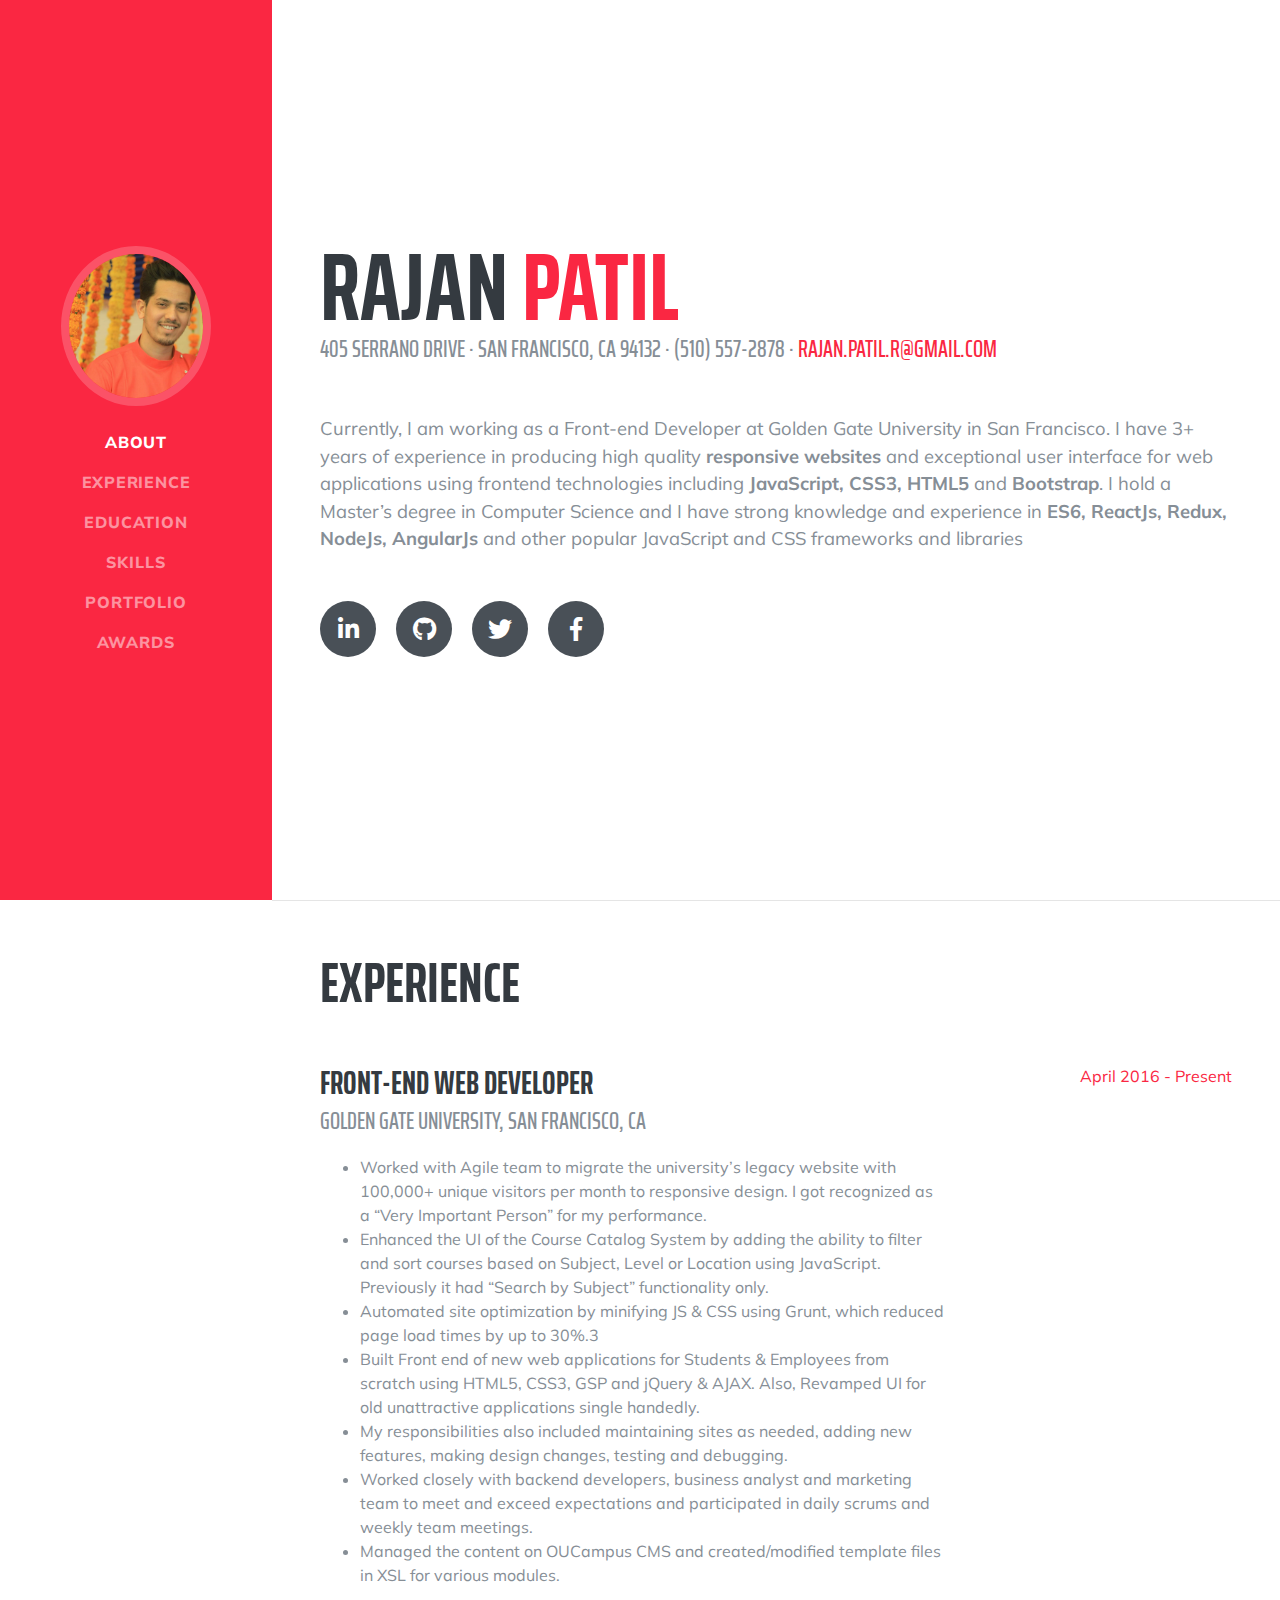
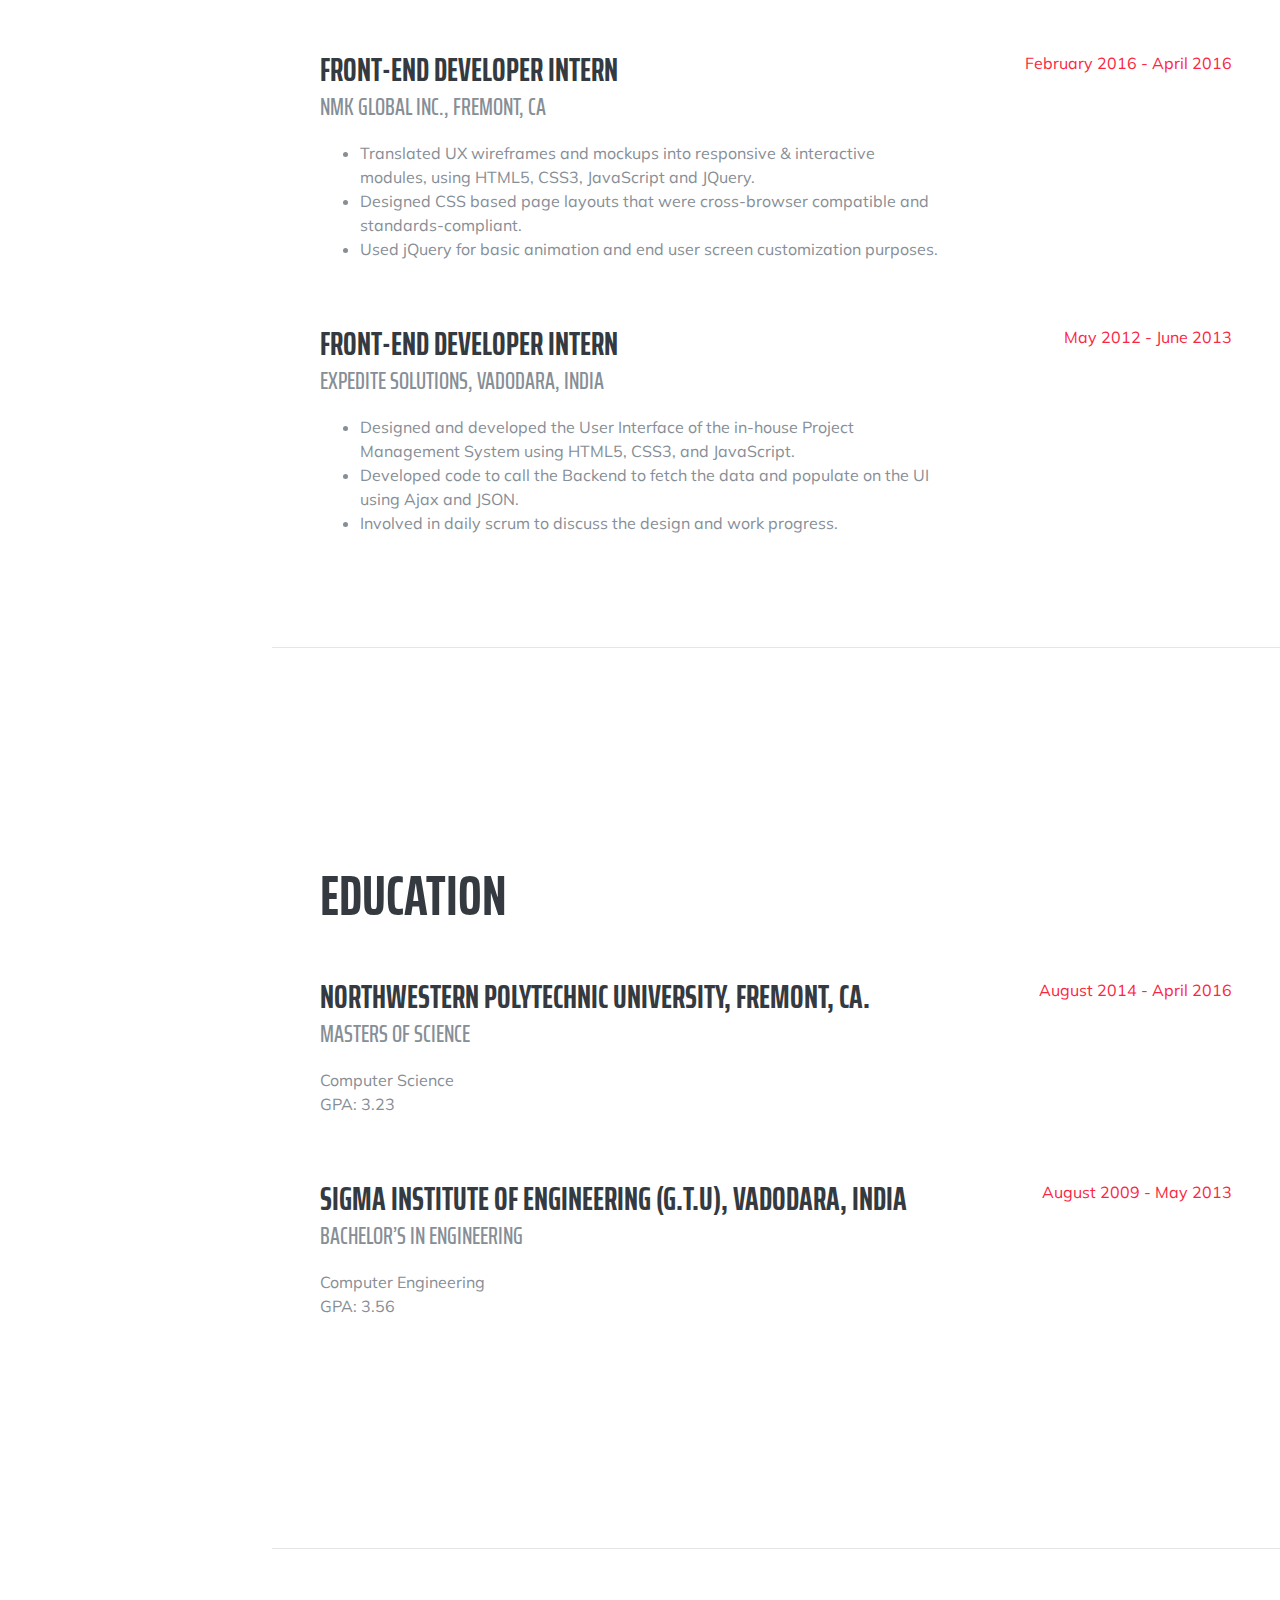
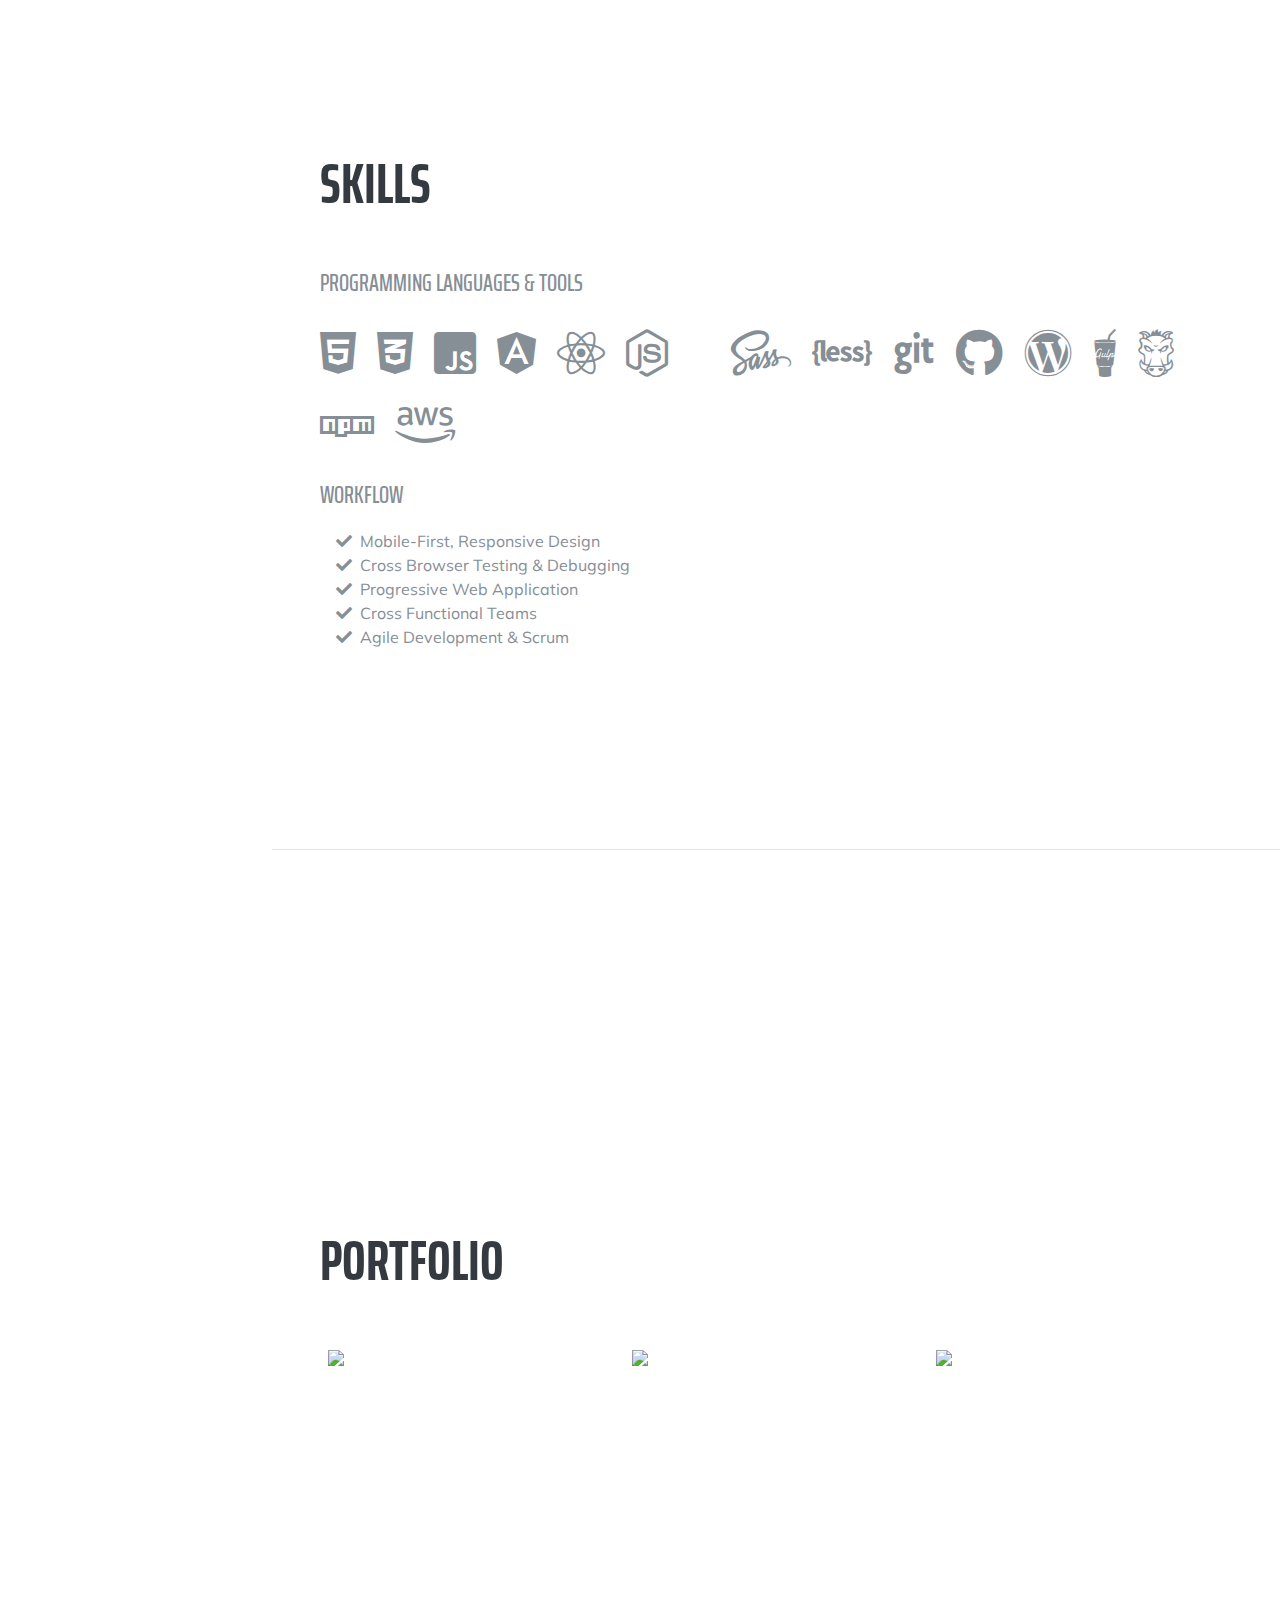
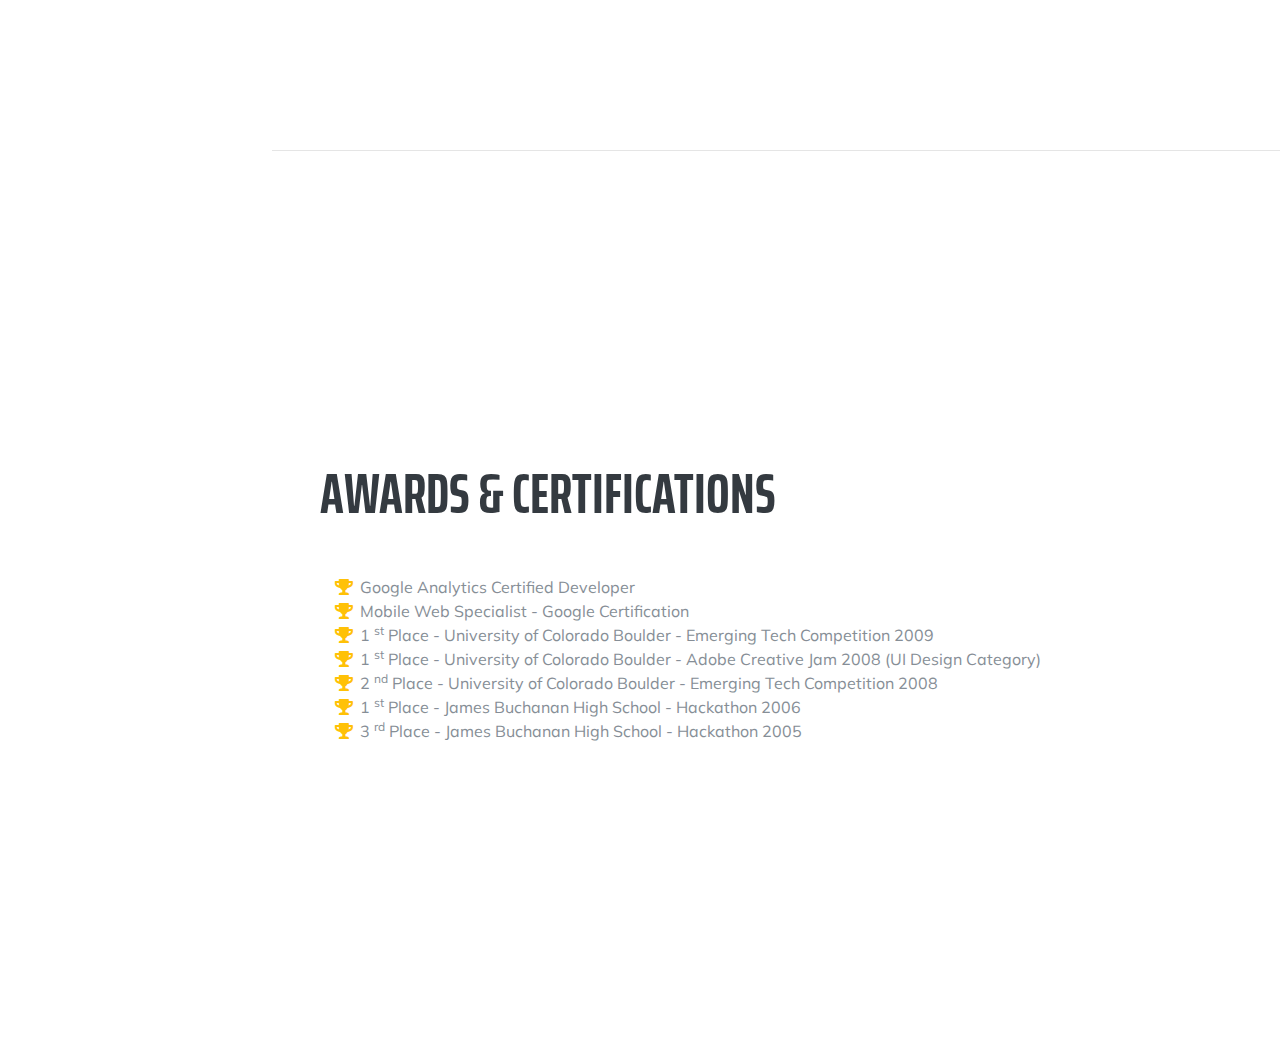
==== commit 12337a37: "remove typo from overview" ====
--- a/index.html
+++ b/index.html
@@ -68,7 +68,7 @@
         <div class="subheading mb-5">405 Serrano Drive · San Francisco, CA 94132 · (510) 557-2878 ·
           <a href="mailto:name@email.com">rajan.patil.r@gmail.com</a>
         </div>
-        <p class="lead mb-5">Currently, I am working as a Front-end Developer at Golden Gate University in San Francisco. I have 3+ years of experience in producing high quality <b>responsive websites</b>b> and exceptional user interface for web applications using frontend technologies including <b>JavaScript, CSS3, HTML5</b> and <b>Bootstrap</b>. I hold a Master’s degree in Computer Science and I have strong knowledge and experience in <b>ES6, ReactJs, Redux, NodeJs, AngularJs</b> and other popular JavaScript and CSS frameworks and libraries</p>
+        <p class="lead mb-5">Currently, I am working as a Front-end Developer at Golden Gate University in San Francisco. I have 3+ years of experience in producing high quality <b>responsive websites</b> and exceptional user interface for web applications using frontend technologies including <b>JavaScript, CSS3, HTML5</b> and <b>Bootstrap</b>. I hold a Master’s degree in Computer Science and I have strong knowledge and experience in <b>ES6, ReactJs, Redux, NodeJs, AngularJs</b> and other popular JavaScript and CSS frameworks and libraries</p>
         <div class="social-icons">
           <a href="#">
             <i class="fab fa-linkedin-in"></i>
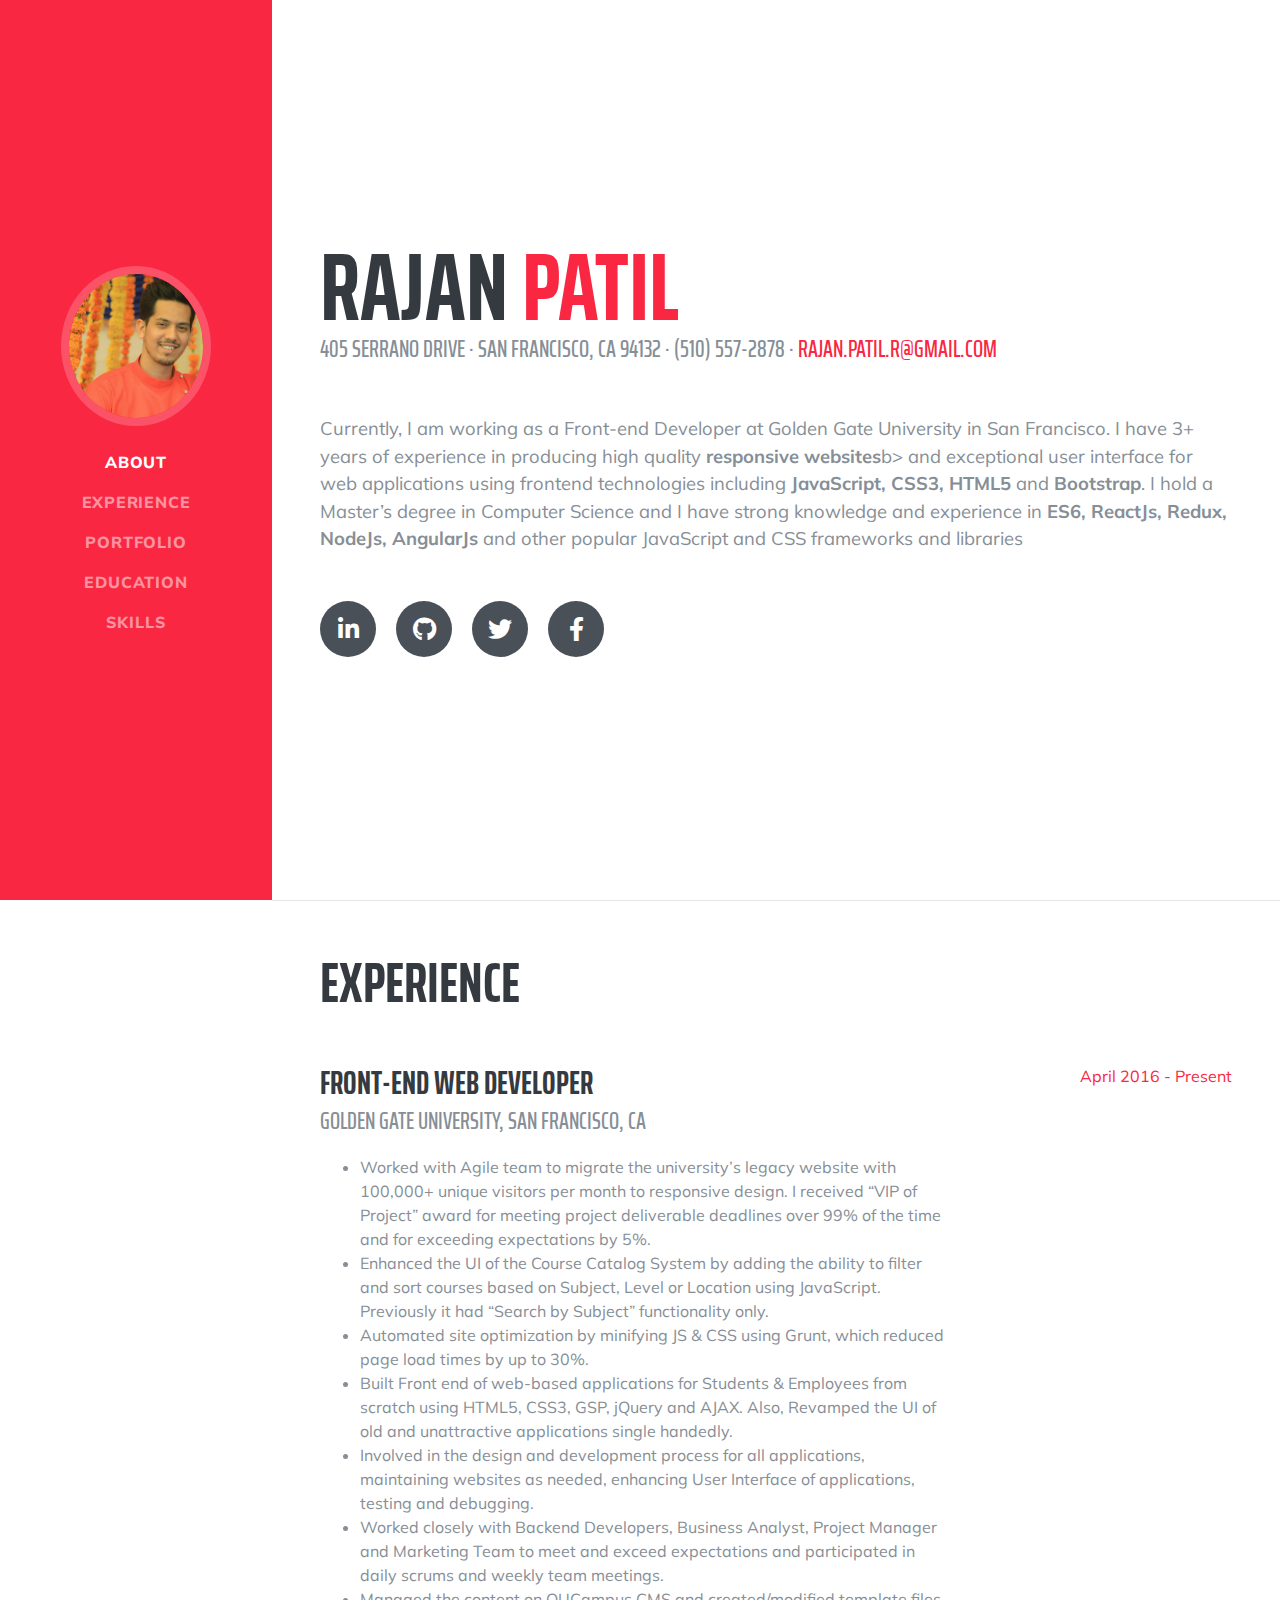
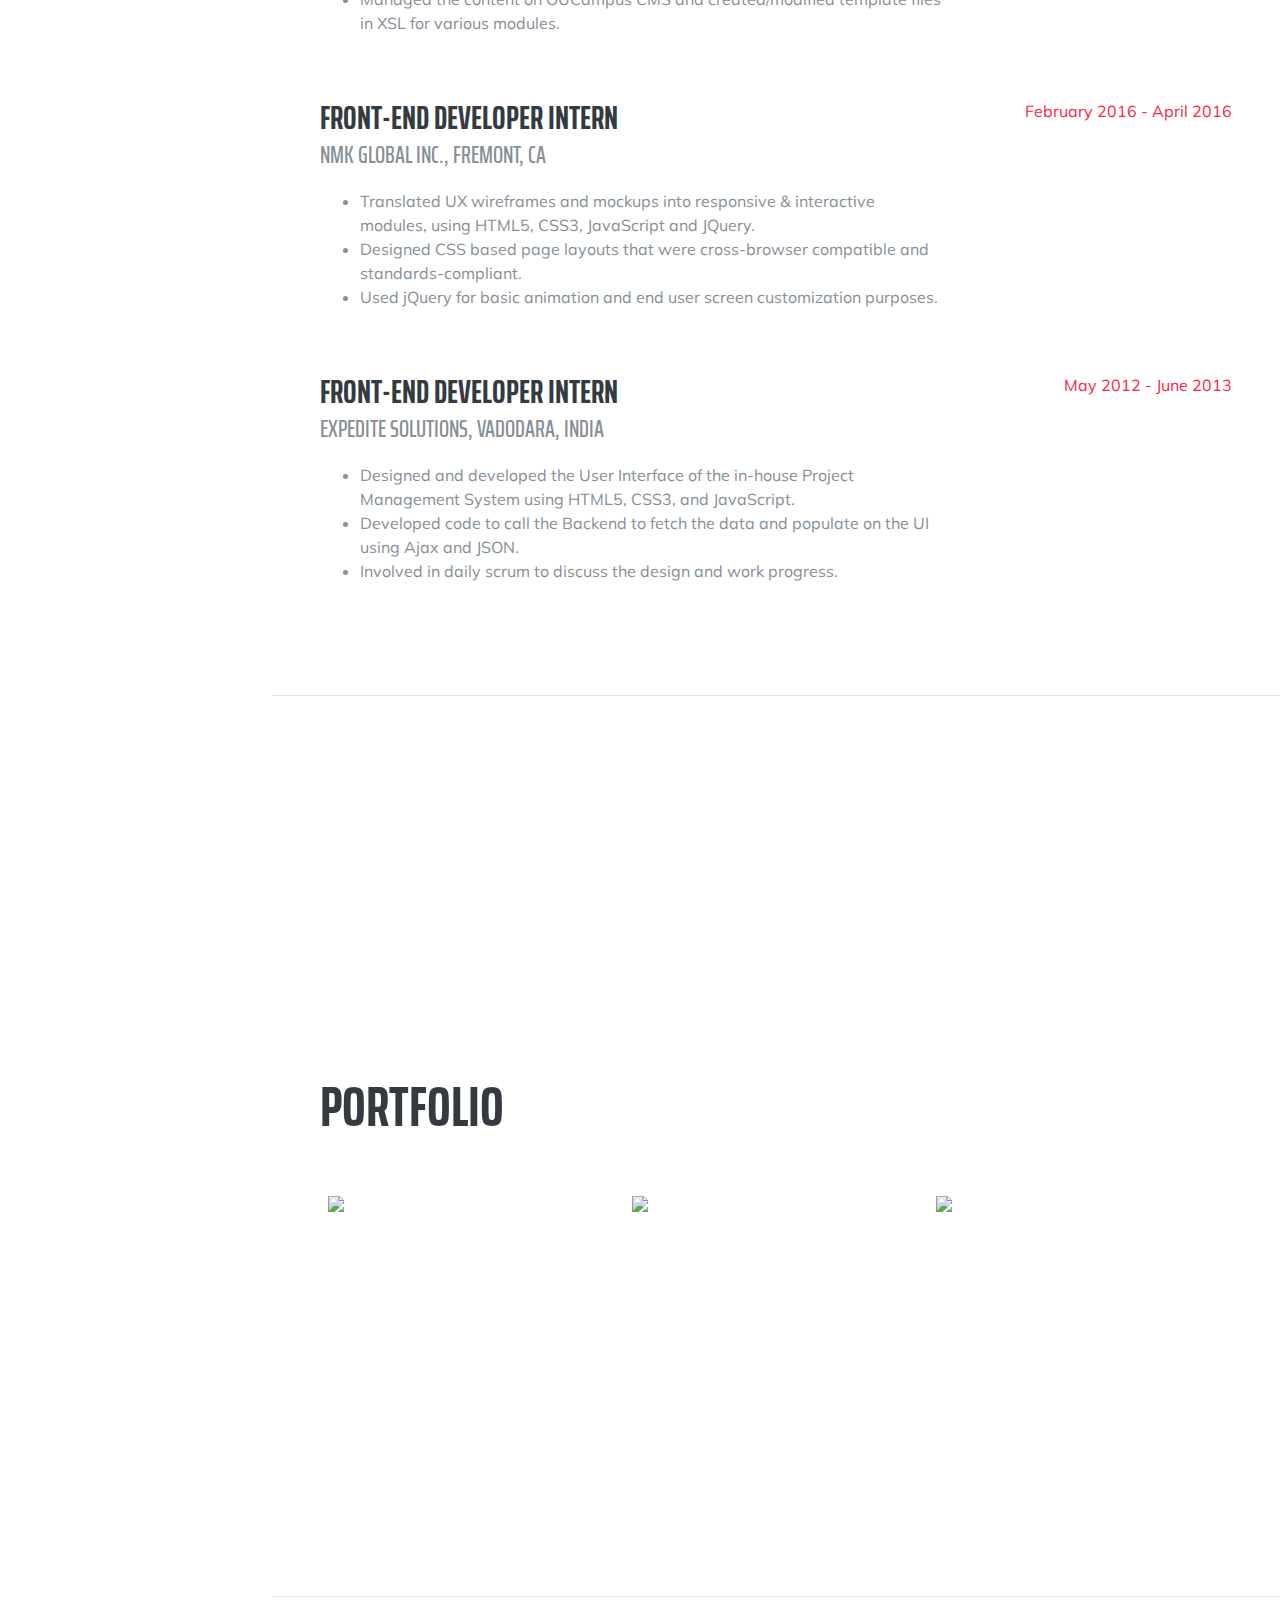
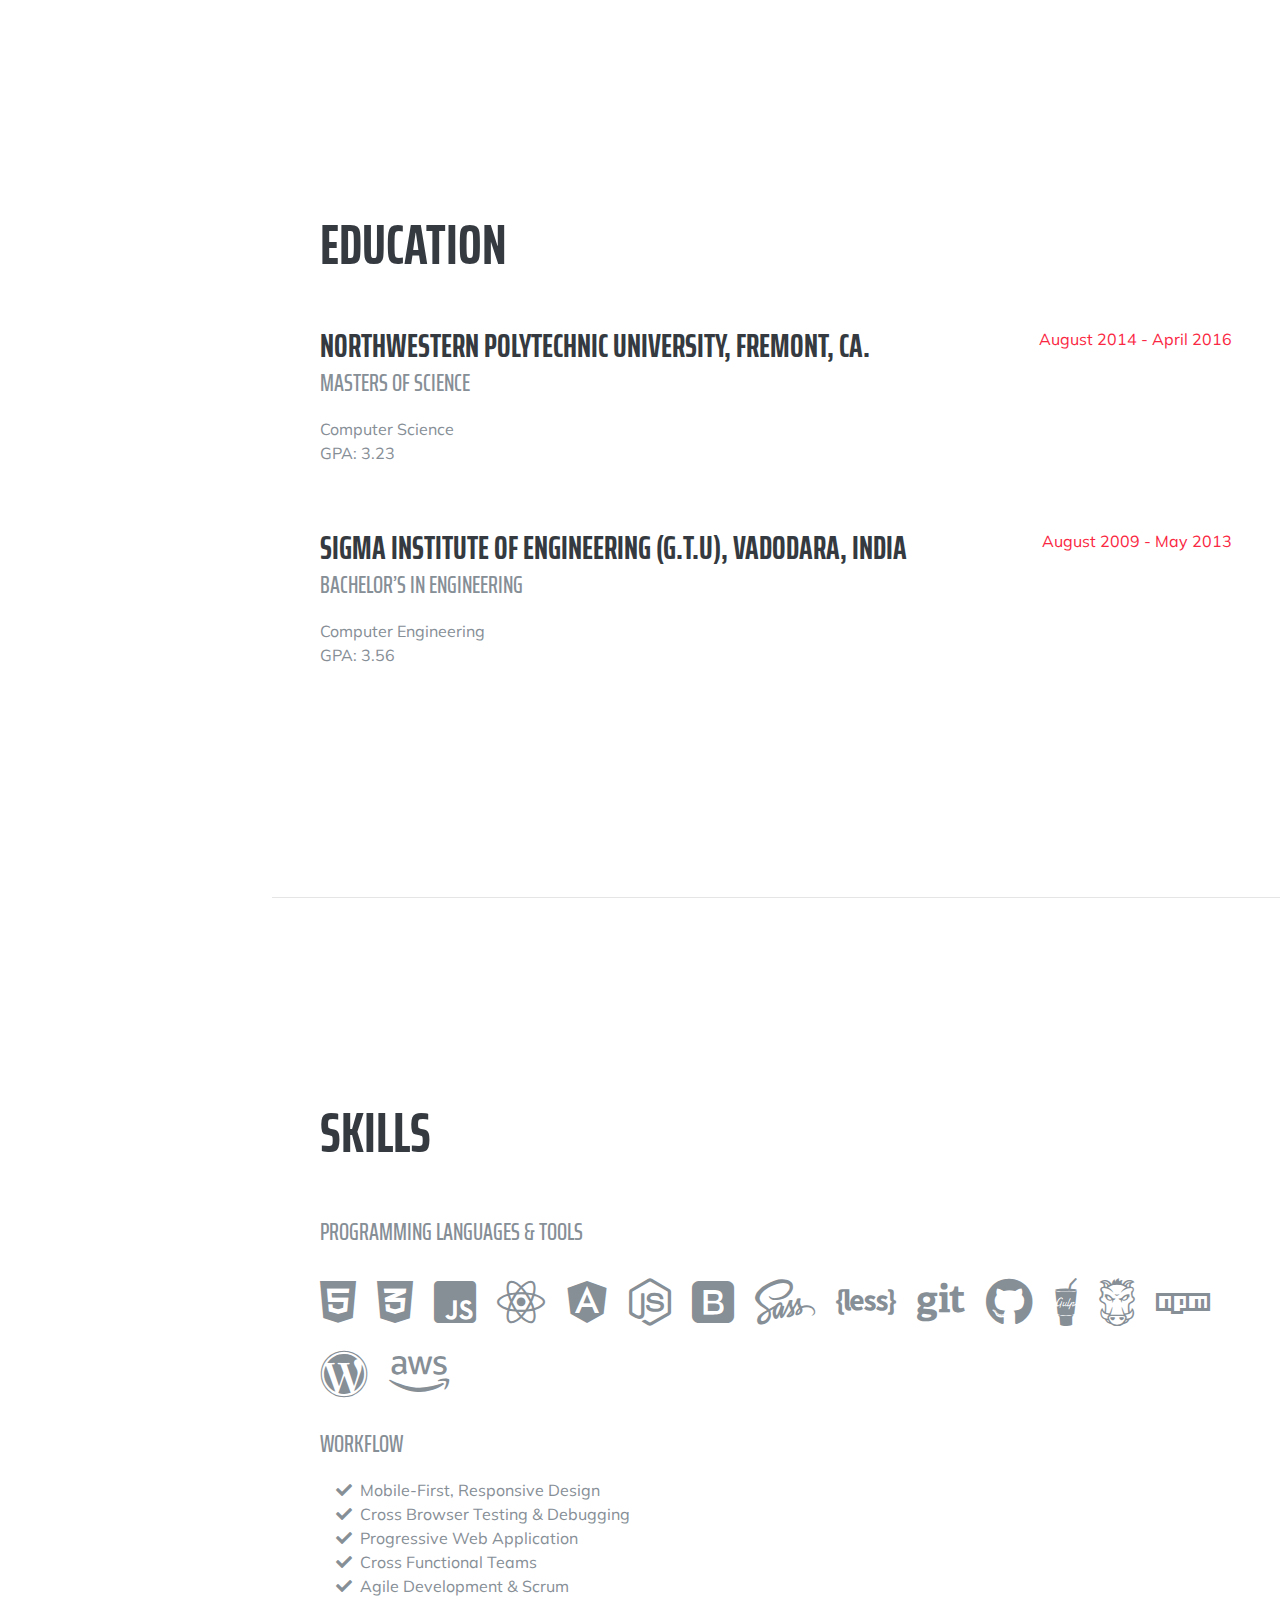
==== commit dbcfe8b8: "restructured layout, updated FA icons and corrected typos" ====
--- a/index.html
+++ b/index.html
@@ -17,7 +17,7 @@
   <link href="https://fonts.googleapis.com/css?family=Saira+Extra+Condensed:500,700" rel="stylesheet">
   <link href="https://fonts.googleapis.com/css?family=Muli:400,400i,800,800i" rel="stylesheet">
   <link href="vendor/fontawesome-free/css/all.min.css" rel="stylesheet">
-    <!-- Custom styles for this template -->
+  <!-- Custom styles for this template -->
   <link href="css/resume.css" rel="stylesheet">
 
 </head>
@@ -43,17 +43,17 @@
           <a class="nav-link js-scroll-trigger" href="#experience">Experience</a>
         </li>
         <li class="nav-item">
+          <a class="nav-link js-scroll-trigger" href="#portfolio">Portfolio</a>
+        </li>
+        <li class="nav-item">
           <a class="nav-link js-scroll-trigger" href="#education">Education</a>
         </li>
         <li class="nav-item">
           <a class="nav-link js-scroll-trigger" href="#skills">Skills</a>
         </li>
-        <li class="nav-item">
-          <a class="nav-link js-scroll-trigger" href="#portfolio">Portfolio</a>
-        </li>
-        <li class="nav-item">
+        <!-- <li class="nav-item">
           <a class="nav-link js-scroll-trigger" href="#awards">Awards</a>
-        </li>
+        </li>-->
       </ul>
     </div>
   </nav>
@@ -68,7 +68,7 @@
         <div class="subheading mb-5">405 Serrano Drive · San Francisco, CA 94132 · (510) 557-2878 ·
           <a href="mailto:name@email.com">rajan.patil.r@gmail.com</a>
         </div>
-        <p class="lead mb-5">Currently, I am working as a Front-end Developer at Golden Gate University in San Francisco. I have 3+ years of experience in producing high quality <b>responsive websites</b> and exceptional user interface for web applications using frontend technologies including <b>JavaScript, CSS3, HTML5</b> and <b>Bootstrap</b>. I hold a Master’s degree in Computer Science and I have strong knowledge and experience in <b>ES6, ReactJs, Redux, NodeJs, AngularJs</b> and other popular JavaScript and CSS frameworks and libraries</p>
+        <p class="lead mb-5">Currently, I am working as a Front-end Developer at Golden Gate University in San Francisco. I have 3+ years of experience in producing high quality <b>responsive websites</b>b> and exceptional user interface for web applications using frontend technologies including <b>JavaScript, CSS3, HTML5</b> and <b>Bootstrap</b>. I hold a Master’s degree in Computer Science and I have strong knowledge and experience in <b>ES6, ReactJs, Redux, NodeJs, AngularJs</b> and other popular JavaScript and CSS frameworks and libraries</p>
         <div class="social-icons">
           <a href="#">
             <i class="fab fa-linkedin-in"></i>
@@ -97,14 +97,12 @@
             <h3 class="mb-0">Front-end Web Developer</h3>
             <div class="subheading mb-3">Golden Gate University, San Francisco, CA</div>
             <ul class="">
-              <li class="">Worked with Agile team to migrate the university’s legacy website with 100,000+ unique visitors per month to responsive design. I got recognized as a “Very Important Person” for my performance.</li>
+              <li class="">Worked with Agile team to migrate the university’s legacy website with 100,000+ unique visitors per month to responsive design. I received “VIP of Project” award for meeting project deliverable deadlines over 99% of the time and for exceeding expectations by 5%.</li>
               <li class="">Enhanced the UI of the Course Catalog System by adding the ability to filter and sort courses based on Subject, Level or Location using JavaScript. Previously it had “Search by Subject” functionality only.</li>
-              <li class="">Automated site optimization by minifying JS & CSS using Grunt, which reduced page load times by up to 30%.3</li>
-              <li class=""> Built Front end of new web applications for Students & Employees from scratch using HTML5, CSS3, GSP and jQuery & AJAX. Also, Revamped UI for old unattractive applications single handedly.
-              </li>
-              <li class="">My responsibilities also included maintaining sites as needed, adding new features, making design changes, testing and debugging.
-              </li>
-              <li class=""> Worked closely with backend developers, business analyst and marketing team to meet and exceed expectations and participated in daily scrums and weekly team meetings.</li>
+              <li class="">Automated site optimization by minifying JS & CSS using Grunt, which reduced page load times by up to 30%.</li>
+              <li class=""> Built Front end of web-based applications for Students & Employees from scratch using HTML5, CSS3, GSP, jQuery and AJAX. Also, Revamped the UI of old and unattractive applications single handedly.</li>
+              <li class="">Involved in the design and development process for all applications, maintaining websites as needed, enhancing User Interface of applications, testing and debugging.</li>
+              <li class="">Worked closely with Backend Developers, Business Analyst, Project Manager and Marketing Team to meet and exceed expectations and participated in daily scrums and weekly team meetings.</li>
               <li class="">Managed the content on OUCampus CMS and created/modified template files in XSL for various modules.
               </li>
             </ul>
@@ -143,116 +141,6 @@
             <span class="text-primary">May 2012 - June 2013</span>
           </div>
         </div>
-      </div>
-    </section>
-
-    <hr class="m-0">
-
-    <section class="resume-section p-3 p-lg-5 d-flex align-items-center" id="education">
-      <div class="w-100">
-        <h2 class="mb-5">Education</h2>
-
-        <div class="resume-item d-flex flex-column flex-md-row justify-content-between mb-5">
-          <div class="resume-content">
-            <h3 class="mb-0">Northwestern Polytechnic University, Fremont, CA.</h3>
-            <div class="subheading mb-3">Masters of Science</div>
-            <div>Computer Science</div>
-            <p>GPA: 3.23</p>
-          </div>
-          <div class="resume-date text-md-right">
-            <span class="text-primary">August 2014 - April 2016</span>
-          </div>
-        </div>
-
-        <div class="resume-item d-flex flex-column flex-md-row justify-content-between">
-          <div class="resume-content">
-            <h3 class="mb-0">Sigma Institute of Engineering (G.T.U), Vadodara, India</h3>
-            <div class="subheading mb-3">Bachelor’s in Engineering</div>
-            <div> Computer Engineering</div>
-            <p>GPA: 3.56</p>
-          </div>
-          <div class="resume-date text-md-right">
-            <span class="text-primary">August 2009 - May 2013</span>
-          </div>
-        </div>
-
-      </div>
-    </section>
-
-    <hr class="m-0">
-
-    <section class="resume-section p-3 p-lg-5 d-flex align-items-center" id="skills">
-      <div class="w-100">
-        <h2 class="mb-5">Skills</h2>
-
-        <div class="subheading mb-3">Programming Languages &amp; Tools</div>
-        <ul class="list-inline dev-icons">
-          <li class="list-inline-item">
-            <i class="fab fa-html5"></i>
-          </li>
-          <li class="list-inline-item">
-            <i class="fab fa-css3-alt"></i>
-          </li>
-          <li class="list-inline-item">
-            <i class="fab fa-js-square"></i>
-          </li>
-          <li class="list-inline-item">
-            <i class="fab fa-angular"></i>
-          </li>
-          <li class="list-inline-item">
-            <i class="fab fa-react"></i>
-          </li>
-          <li class="list-inline-item">
-            <i class="fab fa-node-js"></i>
-          </li>
-          <li class="list-inline-item" data-toggle="tooltip" title="jQuery">
-            <i class="icon-jquery"></i>
-          </li>
-          <li class="list-inline-item" data-toggle="tooltip" title="Bootstrap">
-            <i class="icon-bootstrap"></i>
-          </li>
-          <li class="list-inline-item">
-            <i class="fab fa-sass"></i>
-          </li>
-          <li class="list-inline-item">
-            <i class="fab fa-less"></i>
-          </li>
-          <li class="list-inline-item">
-            <i class="fab fa-git"></i>
-          </li>
-          <li class="list-inline-item">
-            <i class="fab fa-github"></i>
-          </li>
-          <li class="list-inline-item">
-            <i class="fab fa-wordpress"></i>
-          </li>
-          <li class="list-inline-item">
-            <i class="fab fa-gulp"></i>
-          </li>
-          <li class="list-inline-item">
-            <i class="fab fa-grunt"></i>
-          </li>
-          <li class="list-inline-item">
-            <i class="fab fa-npm"></i>
-          </li>
-          <li class="list-inline-item">
-            <i class="fab fa-aws"></i>
-          </li>
-        </ul>
-
-        <div class="subheading mb-3">Workflow</div>
-        <ul class="fa-ul mb-0">
-          <li>
-            <i class="fa-li fa fa-check"></i> Mobile-First, Responsive Design</li>
-          <li>
-            <i class="fa-li fa fa-check"></i> Cross Browser Testing &amp; Debugging</li>
-          <li>
-            <i class="fa-li fa fa-check"></i> Progressive Web Application</li>
-          <li>
-            <i class="fa-li fa fa-check"></i> Cross Functional Teams</li>
-          <li>
-            <i class="fa-li fa fa-check"></i> Agile Development &amp; Scrum</li>
-        </ul>
       </div>
     </section>
 
@@ -303,6 +191,111 @@
 
     <hr class="m-0">
 
+    <section class="resume-section p-3 p-lg-5 d-flex align-items-center" id="education">
+      <div class="w-100">
+        <h2 class="mb-5">Education</h2>
+        <div class="resume-item d-flex flex-column flex-md-row justify-content-between mb-5">
+          <div class="resume-content">
+            <h3 class="mb-0">Northwestern Polytechnic University, Fremont, CA.</h3>
+            <div class="subheading mb-3">Masters of Science</div>
+            <div>Computer Science</div>
+            <p>GPA: 3.23</p>
+          </div>
+          <div class="resume-date text-md-right">
+            <span class="text-primary">August 2014 - April 2016</span>
+          </div>
+        </div>
+        <div class="resume-item d-flex flex-column flex-md-row justify-content-between">
+          <div class="resume-content">
+            <h3 class="mb-0">Sigma Institute of Engineering (G.T.U), Vadodara, India</h3>
+            <div class="subheading mb-3">Bachelor’s in Engineering</div>
+            <div> Computer Engineering</div>
+            <p>GPA: 3.56</p>
+          </div>
+          <div class="resume-date text-md-right">
+            <span class="text-primary">August 2009 - May 2013</span>
+          </div>
+        </div>
+      </div>
+    </section>
+
+
+    <hr class="m-0">
+
+    <section class="resume-section p-3 p-lg-5 d-flex align-items-center" id="skills">
+      <div class="w-100">
+        <h2 class="mb-5">Skills</h2>
+
+        <div class="subheading mb-3">Programming Languages &amp; Tools</div>
+        <ul class="list-inline dev-icons">
+          <li class="list-inline-item" data-toggle="tooltip" title="HTML5">
+            <i class="fab fa-html5"></i>
+          </li>
+          <li class="list-inline-item" data-toggle="tooltip" title="CSS3">
+            <i class="fab fa-css3-alt"></i>
+          </li>
+          <li class="list-inline-item" data-toggle="tooltip" title="JavaScript">
+            <i class="fab fa-js-square"></i>
+          </li>
+          <li class="list-inline-item" data-toggle="tooltip" title="ReactJS">
+            <i class="fab fa-react"></i>
+          </li>
+          <li class="list-inline-item" data-toggle="tooltip" title="Angular">
+            <i class="fab fa-angular"></i>
+          </li>
+          <li class="list-inline-item" data-toggle="tooltip" title="NodeJS">
+            <i class="fab fa-node-js"></i>
+          </li>
+          <li class="list-inline-item" data-toggle="tooltip" title="Bootstrap">
+            <i class="fab fa-bootstrap"></i>
+          </li>
+          <li class="list-inline-item" data-toggle="tooltip" title="Sass">
+            <i class="fab fa-sass"></i>
+          </li>
+          <li class="list-inline-item" data-toggle="tooltip" title="Less">
+            <i class="fab fa-less"></i>
+          </li>
+          <li class="list-inline-item" data-toggle="tooltip" title="Git">
+            <i class="fab fa-git"></i>
+          </li>
+          <li class="list-inline-item" data-toggle="tooltip" title="Github">
+            <i class="fab fa-github"></i>
+          </li>
+          <li class="list-inline-item" data-toggle="tooltip" title="Gulp">
+            <i class="fab fa-gulp"></i>
+          </li>
+          <li class="list-inline-item" data-toggle="tooltip" title="Grunt">
+            <i class="fab fa-grunt"></i>
+          </li>
+          <li class="list-inline-item" data-toggle="tooltip" title="NPM">
+            <i class="fab fa-npm"></i>
+          </li>
+          <li class="list-inline-item" data-toggle="tooltip" title="Wordpress">
+            <i class="fab fa-wordpress"></i>
+          </li>
+          <li class="list-inline-item" data-toggle="tooltip" title="AWS">
+            <i class="fab fa-aws"></i>
+          </li>
+        </ul>
+
+        <div class="subheading mb-3">Workflow</div>
+        <ul class="fa-ul mb-0">
+          <li>
+            <i class="fa-li fa fa-check"></i> Mobile-First, Responsive Design</li>
+          <li>
+            <i class="fa-li fa fa-check"></i> Cross Browser Testing &amp; Debugging</li>
+          <li>
+            <i class="fa-li fa fa-check"></i> Progressive Web Application</li>
+          <li>
+            <i class="fa-li fa fa-check"></i> Cross Functional Teams</li>
+          <li>
+            <i class="fa-li fa fa-check"></i> Agile Development &amp; Scrum</li>
+        </ul>
+      </div>
+    </section>
+
+    <!-- <hr class="m-0">
+
     <section class="resume-section p-3 p-lg-5 d-flex align-items-center" id="awards">
       <div class="w-100">
         <h2 class="mb-5">Awards &amp; Certifications</h2>
@@ -328,11 +321,11 @@
             <sup>rd</sup> Place - James Buchanan High School - Hackathon 2005</li>
         </ul>
       </div>
-    </section>
+    </section>-->
   </div>
-  
-  
-   <!-- modals -->
+
+
+  <!-- modals -->
   <div id="rauthModal" class="modal animated bounceIn" tabindex="-1" role="dialog" aria-labelledby="myModalLabel" aria-hidden="true">
     <div class="modal-dialog">
       <div class="modal-content">
@@ -408,11 +401,8 @@
                     <li class="list-inline-item" data-toggle="tooltip" title="NodeJS">
                       <i class="fab fa-node-js"></i>
                     </li>
-                    <li class="list-inline-item" data-toggle="tooltip" title="jQuery">
-                      <i class="icon-jquery"></i>
-                    </li>
                     <li class="list-inline-item" data-toggle="tooltip" title="Bootstrap">
-                      <i class="icon-bootstrap"></i>
+                      <i class="fab fa-bootstrap"></i>
                     </li>
                     <li class="list-inline-item" data-toggle="tooltip" title="Less">
                       <i class="fab fa-less"></i>
@@ -551,7 +541,7 @@
       </div>
     </div>
   </div>
- <!-- Modals End -->
+  <!-- Modals End -->
 
   <!-- Bootstrap core JavaScript -->
   <script src="vendor/jquery/jquery.min.js"></script>
--- a/vendor/fontawesome-free/css/all.min.css
+++ b/vendor/fontawesome-free/css/all.min.css
@@ -1 +1,5 @@
-.fa,.fab,.fal,.far,.fas{-moz-osx-font-smoothing:grayscale;-webkit-font-smoothing:antialiased;display:inline-block;font-style:normal;font-variant:normal;text-rendering:auto;line-height:1}.fa-lg{font-size:1.33333em;line-height:.75em;vertical-align:-.0667em}.fa-xs{font-size:.75em}.fa-sm{font-size:.875em}.fa-1x{font-size:1em}.fa-2x{font-size:2em}.fa-3x{font-size:3em}.fa-4x{font-size:4em}.fa-5x{font-size:5em}.fa-6x{font-size:6em}.fa-7x{font-size:7em}.fa-8x{font-size:8em}.fa-9x{font-size:9em}.fa-10x{font-size:10em}.fa-fw{text-align:center;width:1.25em}.fa-ul{list-style-type:none;margin-left:2.5em;padding-left:0}.fa-ul>li{position:relative}.fa-li{left:-2em;position:absolute;text-align:center;width:2em;line-height:inherit}.fa-border{border:.08em solid #eee;border-radius:.1em;padding:.2em .25em .15em}.fa-pull-left{float:left}.fa-pull-right{float:right}.fa.fa-pull-left,.fab.fa-pull-left,.fal.fa-pull-left,.far.fa-pull-left,.fas.fa-pull-left{margin-right:.3em}.fa.fa-pull-right,.fab.fa-pull-right,.fal.fa-pull-right,.far.fa-pull-right,.fas.fa-pull-right{margin-left:.3em}.fa-spin{animation:fa-spin 2s infinite linear}.fa-pulse{animation:fa-spin 1s infinite steps(8)}@keyframes fa-spin{0%{transform:rotate(0deg)}to{transform:rotate(1turn)}}.fa-rotate-90{-ms-filter:"progid:DXImageTransform.Microsoft.BasicImage(rotation=1)";transform:rotate(90deg)}.fa-rotate-180{-ms-filter:"progid:DXImageTransform.Microsoft.BasicImage(rotation=2)";transform:rotate(180deg)}.fa-rotate-270{-ms-filter:"progid:DXImageTransform.Microsoft.BasicImage(rotation=3)";transform:rotate(270deg)}.fa-flip-horizontal{-ms-filter:"progid:DXImageTransform.Microsoft.BasicImage(rotation=0, mirror=1)";transform:scaleX(-1)}.fa-flip-vertical{transform:scaleY(-1)}.fa-flip-both,.fa-flip-horizontal.fa-flip-vertical,.fa-flip-vertical{-ms-filter:"progid:DXImageTransform.Microsoft.BasicImage(rotation=2, mirror=1)"}.fa-flip-both,.fa-flip-horizontal.fa-flip-vertical{transform:scale(-1)}:root .fa-flip-both,:root .fa-flip-horizontal,:root .fa-flip-vertical,:root .fa-rotate-90,:root .fa-rotate-180,:root .fa-rotate-270{filter:none}.fa-stack{display:inline-block;height:2em;line-height:2em;position:relative;vertical-align:middle;width:2.5em}.fa-stack-1x,.fa-stack-2x{left:0;position:absolute;text-align:center;width:100%}.fa-stack-1x{line-height:inherit}.fa-stack-2x{font-size:2em}.fa-inverse{color:#fff}.fa-500px:before{content:"\f26e"}.fa-accessible-icon:before{content:"\f368"}.fa-accusoft:before{content:"\f369"}.fa-acquisitions-incorporated:before{content:"\f6af"}.fa-ad:before{content:"\f641"}.fa-address-book:before{content:"\f2b9"}.fa-address-card:before{content:"\f2bb"}.fa-adjust:before{content:"\f042"}.fa-adn:before{content:"\f170"}.fa-adobe:before{content:"\f778"}.fa-adversal:before{content:"\f36a"}.fa-affiliatetheme:before{content:"\f36b"}.fa-air-freshener:before{content:"\f5d0"}.fa-algolia:before{content:"\f36c"}.fa-align-center:before{content:"\f037"}.fa-align-justify:before{content:"\f039"}.fa-align-left:before{content:"\f036"}.fa-align-right:before{content:"\f038"}.fa-alipay:before{content:"\f642"}.fa-allergies:before{content:"\f461"}.fa-amazon:before{content:"\f270"}.fa-amazon-pay:before{content:"\f42c"}.fa-ambulance:before{content:"\f0f9"}.fa-american-sign-language-interpreting:before{content:"\f2a3"}.fa-amilia:before{content:"\f36d"}.fa-anchor:before{content:"\f13d"}.fa-android:before{content:"\f17b"}.fa-angellist:before{content:"\f209"}.fa-angle-double-down:before{content:"\f103"}.fa-angle-double-left:before{content:"\f100"}.fa-angle-double-right:before{content:"\f101"}.fa-angle-double-up:before{content:"\f102"}.fa-angle-down:before{content:"\f107"}.fa-angle-left:before{content:"\f104"}.fa-angle-right:before{content:"\f105"}.fa-angle-up:before{content:"\f106"}.fa-angry:before{content:"\f556"}.fa-angrycreative:before{content:"\f36e"}.fa-angular:before{content:"\f420"}.fa-ankh:before{content:"\f644"}.fa-app-store:before{content:"\f36f"}.fa-app-store-ios:before{content:"\f370"}.fa-apper:before{content:"\f371"}.fa-apple:before{content:"\f179"}.fa-apple-alt:before{content:"\f5d1"}.fa-apple-pay:before{content:"\f415"}.fa-archive:before{content:"\f187"}.fa-archway:before{content:"\f557"}.fa-arrow-alt-circle-down:before{content:"\f358"}.fa-arrow-alt-circle-left:before{content:"\f359"}.fa-arrow-alt-circle-right:before{content:"\f35a"}.fa-arrow-alt-circle-up:before{content:"\f35b"}.fa-arrow-circle-down:before{content:"\f0ab"}.fa-arrow-circle-left:before{content:"\f0a8"}.fa-arrow-circle-right:before{content:"\f0a9"}.fa-arrow-circle-up:before{content:"\f0aa"}.fa-arrow-down:before{content:"\f063"}.fa-arrow-left:before{content:"\f060"}.fa-arrow-right:before{content:"\f061"}.fa-arrow-up:before{content:"\f062"}.fa-arrows-alt:before{content:"\f0b2"}.fa-arrows-alt-h:before{content:"\f337"}.fa-arrows-alt-v:before{content:"\f338"}.fa-artstation:before{content:"\f77a"}.fa-assistive-listening-systems:before{content:"\f2a2"}.fa-asterisk:before{content:"\f069"}.fa-asymmetrik:before{content:"\f372"}.fa-at:before{content:"\f1fa"}.fa-atlas:before{content:"\f558"}.fa-atlassian:before{content:"\f77b"}.fa-atom:before{content:"\f5d2"}.fa-audible:before{content:"\f373"}.fa-audio-description:before{content:"\f29e"}.fa-autoprefixer:before{content:"\f41c"}.fa-avianex:before{content:"\f374"}.fa-aviato:before{content:"\f421"}.fa-award:before{content:"\f559"}.fa-aws:before{content:"\f375"}.fa-baby:before{content:"\f77c"}.fa-baby-carriage:before{content:"\f77d"}.fa-backspace:before{content:"\f55a"}.fa-backward:before{content:"\f04a"}.fa-bacon:before{content:"\f7e5"}.fa-balance-scale:before{content:"\f24e"}.fa-ban:before{content:"\f05e"}.fa-band-aid:before{content:"\f462"}.fa-bandcamp:before{content:"\f2d5"}.fa-barcode:before{content:"\f02a"}.fa-bars:before{content:"\f0c9"}.fa-baseball-ball:before{content:"\f433"}.fa-basketball-ball:before{content:"\f434"}.fa-bath:before{content:"\f2cd"}.fa-battery-empty:before{content:"\f244"}.fa-battery-full:before{content:"\f240"}.fa-battery-half:before{content:"\f242"}.fa-battery-quarter:before{content:"\f243"}.fa-battery-three-quarters:before{content:"\f241"}.fa-bed:before{content:"\f236"}.fa-beer:before{content:"\f0fc"}.fa-behance:before{content:"\f1b4"}.fa-behance-square:before{content:"\f1b5"}.fa-bell:before{content:"\f0f3"}.fa-bell-slash:before{content:"\f1f6"}.fa-bezier-curve:before{content:"\f55b"}.fa-bible:before{content:"\f647"}.fa-bicycle:before{content:"\f206"}.fa-bimobject:before{content:"\f378"}.fa-binoculars:before{content:"\f1e5"}.fa-biohazard:before{content:"\f780"}.fa-birthday-cake:before{content:"\f1fd"}.fa-bitbucket:before{content:"\f171"}.fa-bitcoin:before{content:"\f379"}.fa-bity:before{content:"\f37a"}.fa-black-tie:before{content:"\f27e"}.fa-blackberry:before{content:"\f37b"}.fa-blender:before{content:"\f517"}.fa-blender-phone:before{content:"\f6b6"}.fa-blind:before{content:"\f29d"}.fa-blog:before{content:"\f781"}.fa-blogger:before{content:"\f37c"}.fa-blogger-b:before{content:"\f37d"}.fa-bluetooth:before{content:"\f293"}.fa-bluetooth-b:before{content:"\f294"}.fa-bold:before{content:"\f032"}.fa-bolt:before{content:"\f0e7"}.fa-bomb:before{content:"\f1e2"}.fa-bone:before{content:"\f5d7"}.fa-bong:before{content:"\f55c"}.fa-book:before{content:"\f02d"}.fa-book-dead:before{content:"\f6b7"}.fa-book-medical:before{content:"\f7e6"}.fa-book-open:before{content:"\f518"}.fa-book-reader:before{content:"\f5da"}.fa-bookmark:before{content:"\f02e"}.fa-bowling-ball:before{content:"\f436"}.fa-box:before{content:"\f466"}.fa-box-open:before{content:"\f49e"}.fa-boxes:before{content:"\f468"}.fa-braille:before{content:"\f2a1"}.fa-brain:before{content:"\f5dc"}.fa-bread-slice:before{content:"\f7ec"}.fa-briefcase:before{content:"\f0b1"}.fa-briefcase-medical:before{content:"\f469"}.fa-broadcast-tower:before{content:"\f519"}.fa-broom:before{content:"\f51a"}.fa-brush:before{content:"\f55d"}.fa-btc:before{content:"\f15a"}.fa-bug:before{content:"\f188"}.fa-building:before{content:"\f1ad"}.fa-bullhorn:before{content:"\f0a1"}.fa-bullseye:before{content:"\f140"}.fa-burn:before{content:"\f46a"}.fa-buromobelexperte:before{content:"\f37f"}.fa-bus:before{content:"\f207"}.fa-bus-alt:before{content:"\f55e"}.fa-business-time:before{content:"\f64a"}.fa-buysellads:before{content:"\f20d"}.fa-calculator:before{content:"\f1ec"}.fa-calendar:before{content:"\f133"}.fa-calendar-alt:before{content:"\f073"}.fa-calendar-check:before{content:"\f274"}.fa-calendar-day:before{content:"\f783"}.fa-calendar-minus:before{content:"\f272"}.fa-calendar-plus:before{content:"\f271"}.fa-calendar-times:before{content:"\f273"}.fa-calendar-week:before{content:"\f784"}.fa-camera:before{content:"\f030"}.fa-camera-retro:before{content:"\f083"}.fa-campground:before{content:"\f6bb"}.fa-canadian-maple-leaf:before{content:"\f785"}.fa-candy-cane:before{content:"\f786"}.fa-cannabis:before{content:"\f55f"}.fa-capsules:before{content:"\f46b"}.fa-car:before{content:"\f1b9"}.fa-car-alt:before{content:"\f5de"}.fa-car-battery:before{content:"\f5df"}.fa-car-crash:before{content:"\f5e1"}.fa-car-side:before{content:"\f5e4"}.fa-caret-down:before{content:"\f0d7"}.fa-caret-left:before{content:"\f0d9"}.fa-caret-right:before{content:"\f0da"}.fa-caret-square-down:before{content:"\f150"}.fa-caret-square-left:before{content:"\f191"}.fa-caret-square-right:before{content:"\f152"}.fa-caret-square-up:before{content:"\f151"}.fa-caret-up:before{content:"\f0d8"}.fa-carrot:before{content:"\f787"}.fa-cart-arrow-down:before{content:"\f218"}.fa-cart-plus:before{content:"\f217"}.fa-cash-register:before{content:"\f788"}.fa-cat:before{content:"\f6be"}.fa-cc-amazon-pay:before{content:"\f42d"}.fa-cc-amex:before{content:"\f1f3"}.fa-cc-apple-pay:before{content:"\f416"}.fa-cc-diners-club:before{content:"\f24c"}.fa-cc-discover:before{content:"\f1f2"}.fa-cc-jcb:before{content:"\f24b"}.fa-cc-mastercard:before{content:"\f1f1"}.fa-cc-paypal:before{content:"\f1f4"}.fa-cc-stripe:before{content:"\f1f5"}.fa-cc-visa:before{content:"\f1f0"}.fa-centercode:before{content:"\f380"}.fa-centos:before{content:"\f789"}.fa-certificate:before{content:"\f0a3"}.fa-chair:before{content:"\f6c0"}.fa-chalkboard:before{content:"\f51b"}.fa-chalkboard-teacher:before{content:"\f51c"}.fa-charging-station:before{content:"\f5e7"}.fa-chart-area:before{content:"\f1fe"}.fa-chart-bar:before{content:"\f080"}.fa-chart-line:before{content:"\f201"}.fa-chart-pie:before{content:"\f200"}.fa-check:before{content:"\f00c"}.fa-check-circle:before{content:"\f058"}.fa-check-double:before{content:"\f560"}.fa-check-square:before{content:"\f14a"}.fa-cheese:before{content:"\f7ef"}.fa-chess:before{content:"\f439"}.fa-chess-bishop:before{content:"\f43a"}.fa-chess-board:before{content:"\f43c"}.fa-chess-king:before{content:"\f43f"}.fa-chess-knight:before{content:"\f441"}.fa-chess-pawn:before{content:"\f443"}.fa-chess-queen:before{content:"\f445"}.fa-chess-rook:before{content:"\f447"}.fa-chevron-circle-down:before{content:"\f13a"}.fa-chevron-circle-left:before{content:"\f137"}.fa-chevron-circle-right:before{content:"\f138"}.fa-chevron-circle-up:before{content:"\f139"}.fa-chevron-down:before{content:"\f078"}.fa-chevron-left:before{content:"\f053"}.fa-chevron-right:before{content:"\f054"}.fa-chevron-up:before{content:"\f077"}.fa-child:before{content:"\f1ae"}.fa-chrome:before{content:"\f268"}.fa-church:before{content:"\f51d"}.fa-circle:before{content:"\f111"}.fa-circle-notch:before{content:"\f1ce"}.fa-city:before{content:"\f64f"}.fa-clinic-medical:before{content:"\f7f2"}.fa-clipboard:before{content:"\f328"}.fa-clipboard-check:before{content:"\f46c"}.fa-clipboard-list:before{content:"\f46d"}.fa-clock:before{content:"\f017"}.fa-clone:before{content:"\f24d"}.fa-closed-captioning:before{content:"\f20a"}.fa-cloud:before{content:"\f0c2"}.fa-cloud-download-alt:before{content:"\f381"}.fa-cloud-meatball:before{content:"\f73b"}.fa-cloud-moon:before{content:"\f6c3"}.fa-cloud-moon-rain:before{content:"\f73c"}.fa-cloud-rain:before{content:"\f73d"}.fa-cloud-showers-heavy:before{content:"\f740"}.fa-cloud-sun:before{content:"\f6c4"}.fa-cloud-sun-rain:before{content:"\f743"}.fa-cloud-upload-alt:before{content:"\f382"}.fa-cloudscale:before{content:"\f383"}.fa-cloudsmith:before{content:"\f384"}.fa-cloudversify:before{content:"\f385"}.fa-cocktail:before{content:"\f561"}.fa-code:before{content:"\f121"}.fa-code-branch:before{content:"\f126"}.fa-codepen:before{content:"\f1cb"}.fa-codiepie:before{content:"\f284"}.fa-coffee:before{content:"\f0f4"}.fa-cog:before{content:"\f013"}.fa-cogs:before{content:"\f085"}.fa-coins:before{content:"\f51e"}.fa-columns:before{content:"\f0db"}.fa-comment:before{content:"\f075"}.fa-comment-alt:before{content:"\f27a"}.fa-comment-dollar:before{content:"\f651"}.fa-comment-dots:before{content:"\f4ad"}.fa-comment-medical:before{content:"\f7f5"}.fa-comment-slash:before{content:"\f4b3"}.fa-comments:before{content:"\f086"}.fa-comments-dollar:before{content:"\f653"}.fa-compact-disc:before{content:"\f51f"}.fa-compass:before{content:"\f14e"}.fa-compress:before{content:"\f066"}.fa-compress-arrows-alt:before{content:"\f78c"}.fa-concierge-bell:before{content:"\f562"}.fa-confluence:before{content:"\f78d"}.fa-connectdevelop:before{content:"\f20e"}.fa-contao:before{content:"\f26d"}.fa-cookie:before{content:"\f563"}.fa-cookie-bite:before{content:"\f564"}.fa-copy:before{content:"\f0c5"}.fa-copyright:before{content:"\f1f9"}.fa-couch:before{content:"\f4b8"}.fa-cpanel:before{content:"\f388"}.fa-creative-commons:before{content:"\f25e"}.fa-creative-commons-by:before{content:"\f4e7"}.fa-creative-commons-nc:before{content:"\f4e8"}.fa-creative-commons-nc-eu:before{content:"\f4e9"}.fa-creative-commons-nc-jp:before{content:"\f4ea"}.fa-creative-commons-nd:before{content:"\f4eb"}.fa-creative-commons-pd:before{content:"\f4ec"}.fa-creative-commons-pd-alt:before{content:"\f4ed"}.fa-creative-commons-remix:before{content:"\f4ee"}.fa-creative-commons-sa:before{content:"\f4ef"}.fa-creative-commons-sampling:before{content:"\f4f0"}.fa-creative-commons-sampling-plus:before{content:"\f4f1"}.fa-creative-commons-share:before{content:"\f4f2"}.fa-creative-commons-zero:before{content:"\f4f3"}.fa-credit-card:before{content:"\f09d"}.fa-critical-role:before{content:"\f6c9"}.fa-crop:before{content:"\f125"}.fa-crop-alt:before{content:"\f565"}.fa-cross:before{content:"\f654"}.fa-crosshairs:before{content:"\f05b"}.fa-crow:before{content:"\f520"}.fa-crown:before{content:"\f521"}.fa-crutch:before{content:"\f7f7"}.fa-css3:before{content:"\f13c"}.fa-css3-alt:before{content:"\f38b"}.fa-cube:before{content:"\f1b2"}.fa-cubes:before{content:"\f1b3"}.fa-cut:before{content:"\f0c4"}.fa-cuttlefish:before{content:"\f38c"}.fa-d-and-d:before{content:"\f38d"}.fa-d-and-d-beyond:before{content:"\f6ca"}.fa-dashcube:before{content:"\f210"}.fa-database:before{content:"\f1c0"}.fa-deaf:before{content:"\f2a4"}.fa-delicious:before{content:"\f1a5"}.fa-democrat:before{content:"\f747"}.fa-deploydog:before{content:"\f38e"}.fa-deskpro:before{content:"\f38f"}.fa-desktop:before{content:"\f108"}.fa-dev:before{content:"\f6cc"}.fa-deviantart:before{content:"\f1bd"}.fa-dharmachakra:before{content:"\f655"}.fa-dhl:before{content:"\f790"}.fa-diagnoses:before{content:"\f470"}.fa-diaspora:before{content:"\f791"}.fa-dice:before{content:"\f522"}.fa-dice-d20:before{content:"\f6cf"}.fa-dice-d6:before{content:"\f6d1"}.fa-dice-five:before{content:"\f523"}.fa-dice-four:before{content:"\f524"}.fa-dice-one:before{content:"\f525"}.fa-dice-six:before{content:"\f526"}.fa-dice-three:before{content:"\f527"}.fa-dice-two:before{content:"\f528"}.fa-digg:before{content:"\f1a6"}.fa-digital-ocean:before{content:"\f391"}.fa-digital-tachograph:before{content:"\f566"}.fa-directions:before{content:"\f5eb"}.fa-discord:before{content:"\f392"}.fa-discourse:before{content:"\f393"}.fa-divide:before{content:"\f529"}.fa-dizzy:before{content:"\f567"}.fa-dna:before{content:"\f471"}.fa-dochub:before{content:"\f394"}.fa-docker:before{content:"\f395"}.fa-dog:before{content:"\f6d3"}.fa-dollar-sign:before{content:"\f155"}.fa-dolly:before{content:"\f472"}.fa-dolly-flatbed:before{content:"\f474"}.fa-donate:before{content:"\f4b9"}.fa-door-closed:before{content:"\f52a"}.fa-door-open:before{content:"\f52b"}.fa-dot-circle:before{content:"\f192"}.fa-dove:before{content:"\f4ba"}.fa-download:before{content:"\f019"}.fa-draft2digital:before{content:"\f396"}.fa-drafting-compass:before{content:"\f568"}.fa-dragon:before{content:"\f6d5"}.fa-draw-polygon:before{content:"\f5ee"}.fa-dribbble:before{content:"\f17d"}.fa-dribbble-square:before{content:"\f397"}.fa-dropbox:before{content:"\f16b"}.fa-drum:before{content:"\f569"}.fa-drum-steelpan:before{content:"\f56a"}.fa-drumstick-bite:before{content:"\f6d7"}.fa-drupal:before{content:"\f1a9"}.fa-dumbbell:before{content:"\f44b"}.fa-dumpster:before{content:"\f793"}.fa-dumpster-fire:before{content:"\f794"}.fa-dungeon:before{content:"\f6d9"}.fa-dyalog:before{content:"\f399"}.fa-earlybirds:before{content:"\f39a"}.fa-ebay:before{content:"\f4f4"}.fa-edge:before{content:"\f282"}.fa-edit:before{content:"\f044"}.fa-egg:before{content:"\f7fb"}.fa-eject:before{content:"\f052"}.fa-elementor:before{content:"\f430"}.fa-ellipsis-h:before{content:"\f141"}.fa-ellipsis-v:before{content:"\f142"}.fa-ello:before{content:"\f5f1"}.fa-ember:before{content:"\f423"}.fa-empire:before{content:"\f1d1"}.fa-envelope:before{content:"\f0e0"}.fa-envelope-open:before{content:"\f2b6"}.fa-envelope-open-text:before{content:"\f658"}.fa-envelope-square:before{content:"\f199"}.fa-envira:before{content:"\f299"}.fa-equals:before{content:"\f52c"}.fa-eraser:before{content:"\f12d"}.fa-erlang:before{content:"\f39d"}.fa-ethereum:before{content:"\f42e"}.fa-ethernet:before{content:"\f796"}.fa-etsy:before{content:"\f2d7"}.fa-euro-sign:before{content:"\f153"}.fa-exchange-alt:before{content:"\f362"}.fa-exclamation:before{content:"\f12a"}.fa-exclamation-circle:before{content:"\f06a"}.fa-exclamation-triangle:before{content:"\f071"}.fa-expand:before{content:"\f065"}.fa-expand-arrows-alt:before{content:"\f31e"}.fa-expeditedssl:before{content:"\f23e"}.fa-external-link-alt:before{content:"\f35d"}.fa-external-link-square-alt:before{content:"\f360"}.fa-eye:before{content:"\f06e"}.fa-eye-dropper:before{content:"\f1fb"}.fa-eye-slash:before{content:"\f070"}.fa-facebook:before{content:"\f09a"}.fa-facebook-f:before{content:"\f39e"}.fa-facebook-messenger:before{content:"\f39f"}.fa-facebook-square:before{content:"\f082"}.fa-fantasy-flight-games:before{content:"\f6dc"}.fa-fast-backward:before{content:"\f049"}.fa-fast-forward:before{content:"\f050"}.fa-fax:before{content:"\f1ac"}.fa-feather:before{content:"\f52d"}.fa-feather-alt:before{content:"\f56b"}.fa-fedex:before{content:"\f797"}.fa-fedora:before{content:"\f798"}.fa-female:before{content:"\f182"}.fa-fighter-jet:before{content:"\f0fb"}.fa-figma:before{content:"\f799"}.fa-file:before{content:"\f15b"}.fa-file-alt:before{content:"\f15c"}.fa-file-archive:before{content:"\f1c6"}.fa-file-audio:before{content:"\f1c7"}.fa-file-code:before{content:"\f1c9"}.fa-file-contract:before{content:"\f56c"}.fa-file-csv:before{content:"\f6dd"}.fa-file-download:before{content:"\f56d"}.fa-file-excel:before{content:"\f1c3"}.fa-file-export:before{content:"\f56e"}.fa-file-image:before{content:"\f1c5"}.fa-file-import:before{content:"\f56f"}.fa-file-invoice:before{content:"\f570"}.fa-file-invoice-dollar:before{content:"\f571"}.fa-file-medical:before{content:"\f477"}.fa-file-medical-alt:before{content:"\f478"}.fa-file-pdf:before{content:"\f1c1"}.fa-file-powerpoint:before{content:"\f1c4"}.fa-file-prescription:before{content:"\f572"}.fa-file-signature:before{content:"\f573"}.fa-file-upload:before{content:"\f574"}.fa-file-video:before{content:"\f1c8"}.fa-file-word:before{content:"\f1c2"}.fa-fill:before{content:"\f575"}.fa-fill-drip:before{content:"\f576"}.fa-film:before{content:"\f008"}.fa-filter:before{content:"\f0b0"}.fa-fingerprint:before{content:"\f577"}.fa-fire:before{content:"\f06d"}.fa-fire-alt:before{content:"\f7e4"}.fa-fire-extinguisher:before{content:"\f134"}.fa-firefox:before{content:"\f269"}.fa-first-aid:before{content:"\f479"}.fa-first-order:before{content:"\f2b0"}.fa-first-order-alt:before{content:"\f50a"}.fa-firstdraft:before{content:"\f3a1"}.fa-fish:before{content:"\f578"}.fa-fist-raised:before{content:"\f6de"}.fa-flag:before{content:"\f024"}.fa-flag-checkered:before{content:"\f11e"}.fa-flag-usa:before{content:"\f74d"}.fa-flask:before{content:"\f0c3"}.fa-flickr:before{content:"\f16e"}.fa-flipboard:before{content:"\f44d"}.fa-flushed:before{content:"\f579"}.fa-fly:before{content:"\f417"}.fa-folder:before{content:"\f07b"}.fa-folder-minus:before{content:"\f65d"}.fa-folder-open:before{content:"\f07c"}.fa-folder-plus:before{content:"\f65e"}.fa-font:before{content:"\f031"}.fa-font-awesome:before{content:"\f2b4"}.fa-font-awesome-alt:before{content:"\f35c"}.fa-font-awesome-flag:before{content:"\f425"}.fa-font-awesome-logo-full:before{content:"\f4e6"}.fa-fonticons:before{content:"\f280"}.fa-fonticons-fi:before{content:"\f3a2"}.fa-football-ball:before{content:"\f44e"}.fa-fort-awesome:before{content:"\f286"}.fa-fort-awesome-alt:before{content:"\f3a3"}.fa-forumbee:before{content:"\f211"}.fa-forward:before{content:"\f04e"}.fa-foursquare:before{content:"\f180"}.fa-free-code-camp:before{content:"\f2c5"}.fa-freebsd:before{content:"\f3a4"}.fa-frog:before{content:"\f52e"}.fa-frown:before{content:"\f119"}.fa-frown-open:before{content:"\f57a"}.fa-fulcrum:before{content:"\f50b"}.fa-funnel-dollar:before{content:"\f662"}.fa-futbol:before{content:"\f1e3"}.fa-galactic-republic:before{content:"\f50c"}.fa-galactic-senate:before{content:"\f50d"}.fa-gamepad:before{content:"\f11b"}.fa-gas-pump:before{content:"\f52f"}.fa-gavel:before{content:"\f0e3"}.fa-gem:before{content:"\f3a5"}.fa-genderless:before{content:"\f22d"}.fa-get-pocket:before{content:"\f265"}.fa-gg:before{content:"\f260"}.fa-gg-circle:before{content:"\f261"}.fa-ghost:before{content:"\f6e2"}.fa-gift:before{content:"\f06b"}.fa-gifts:before{content:"\f79c"}.fa-git:before{content:"\f1d3"}.fa-git-square:before{content:"\f1d2"}.fa-github:before{content:"\f09b"}.fa-github-alt:before{content:"\f113"}.fa-github-square:before{content:"\f092"}.fa-gitkraken:before{content:"\f3a6"}.fa-gitlab:before{content:"\f296"}.fa-gitter:before{content:"\f426"}.fa-glass-cheers:before{content:"\f79f"}.fa-glass-martini:before{content:"\f000"}.fa-glass-martini-alt:before{content:"\f57b"}.fa-glass-whiskey:before{content:"\f7a0"}.fa-glasses:before{content:"\f530"}.fa-glide:before{content:"\f2a5"}.fa-glide-g:before{content:"\f2a6"}.fa-globe:before{content:"\f0ac"}.fa-globe-africa:before{content:"\f57c"}.fa-globe-americas:before{content:"\f57d"}.fa-globe-asia:before{content:"\f57e"}.fa-globe-europe:before{content:"\f7a2"}.fa-gofore:before{content:"\f3a7"}.fa-golf-ball:before{content:"\f450"}.fa-goodreads:before{content:"\f3a8"}.fa-goodreads-g:before{content:"\f3a9"}.fa-google:before{content:"\f1a0"}.fa-google-drive:before{content:"\f3aa"}.fa-google-play:before{content:"\f3ab"}.fa-google-plus:before{content:"\f2b3"}.fa-google-plus-g:before{content:"\f0d5"}.fa-google-plus-square:before{content:"\f0d4"}.fa-google-wallet:before{content:"\f1ee"}.fa-gopuram:before{content:"\f664"}.fa-graduation-cap:before{content:"\f19d"}.fa-gratipay:before{content:"\f184"}.fa-grav:before{content:"\f2d6"}.fa-greater-than:before{content:"\f531"}.fa-greater-than-equal:before{content:"\f532"}.fa-grimace:before{content:"\f57f"}.fa-grin:before{content:"\f580"}.fa-grin-alt:before{content:"\f581"}.fa-grin-beam:before{content:"\f582"}.fa-grin-beam-sweat:before{content:"\f583"}.fa-grin-hearts:before{content:"\f584"}.fa-grin-squint:before{content:"\f585"}.fa-grin-squint-tears:before{content:"\f586"}.fa-grin-stars:before{content:"\f587"}.fa-grin-tears:before{content:"\f588"}.fa-grin-tongue:before{content:"\f589"}.fa-grin-tongue-squint:before{content:"\f58a"}.fa-grin-tongue-wink:before{content:"\f58b"}.fa-grin-wink:before{content:"\f58c"}.fa-grip-horizontal:before{content:"\f58d"}.fa-grip-lines:before{content:"\f7a4"}.fa-grip-lines-vertical:before{content:"\f7a5"}.fa-grip-vertical:before{content:"\f58e"}.fa-gripfire:before{content:"\f3ac"}.fa-grunt:before{content:"\f3ad"}.fa-guitar:before{content:"\f7a6"}.fa-gulp:before{content:"\f3ae"}.fa-h-square:before{content:"\f0fd"}.fa-hacker-news:before{content:"\f1d4"}.fa-hacker-news-square:before{content:"\f3af"}.fa-hackerrank:before{content:"\f5f7"}.fa-hamburger:before{content:"\f805"}.fa-hammer:before{content:"\f6e3"}.fa-hamsa:before{content:"\f665"}.fa-hand-holding:before{content:"\f4bd"}.fa-hand-holding-heart:before{content:"\f4be"}.fa-hand-holding-usd:before{content:"\f4c0"}.fa-hand-lizard:before{content:"\f258"}.fa-hand-middle-finger:before{content:"\f806"}.fa-hand-paper:before{content:"\f256"}.fa-hand-peace:before{content:"\f25b"}.fa-hand-point-down:before{content:"\f0a7"}.fa-hand-point-left:before{content:"\f0a5"}.fa-hand-point-right:before{content:"\f0a4"}.fa-hand-point-up:before{content:"\f0a6"}.fa-hand-pointer:before{content:"\f25a"}.fa-hand-rock:before{content:"\f255"}.fa-hand-scissors:before{content:"\f257"}.fa-hand-spock:before{content:"\f259"}.fa-hands:before{content:"\f4c2"}.fa-hands-helping:before{content:"\f4c4"}.fa-handshake:before{content:"\f2b5"}.fa-hanukiah:before{content:"\f6e6"}.fa-hard-hat:before{content:"\f807"}.fa-hashtag:before{content:"\f292"}.fa-hat-wizard:before{content:"\f6e8"}.fa-haykal:before{content:"\f666"}.fa-hdd:before{content:"\f0a0"}.fa-heading:before{content:"\f1dc"}.fa-headphones:before{content:"\f025"}.fa-headphones-alt:before{content:"\f58f"}.fa-headset:before{content:"\f590"}.fa-heart:before{content:"\f004"}.fa-heart-broken:before{content:"\f7a9"}.fa-heartbeat:before{content:"\f21e"}.fa-helicopter:before{content:"\f533"}.fa-highlighter:before{content:"\f591"}.fa-hiking:before{content:"\f6ec"}.fa-hippo:before{content:"\f6ed"}.fa-hips:before{content:"\f452"}.fa-hire-a-helper:before{content:"\f3b0"}.fa-history:before{content:"\f1da"}.fa-hockey-puck:before{content:"\f453"}.fa-holly-berry:before{content:"\f7aa"}.fa-home:before{content:"\f015"}.fa-hooli:before{content:"\f427"}.fa-hornbill:before{content:"\f592"}.fa-horse:before{content:"\f6f0"}.fa-horse-head:before{content:"\f7ab"}.fa-hospital:before{content:"\f0f8"}.fa-hospital-alt:before{content:"\f47d"}.fa-hospital-symbol:before{content:"\f47e"}.fa-hot-tub:before{content:"\f593"}.fa-hotdog:before{content:"\f80f"}.fa-hotel:before{content:"\f594"}.fa-hotjar:before{content:"\f3b1"}.fa-hourglass:before{content:"\f254"}.fa-hourglass-end:before{content:"\f253"}.fa-hourglass-half:before{content:"\f252"}.fa-hourglass-start:before{content:"\f251"}.fa-house-damage:before{content:"\f6f1"}.fa-houzz:before{content:"\f27c"}.fa-hryvnia:before{content:"\f6f2"}.fa-html5:before{content:"\f13b"}.fa-hubspot:before{content:"\f3b2"}.fa-i-cursor:before{content:"\f246"}.fa-ice-cream:before{content:"\f810"}.fa-icicles:before{content:"\f7ad"}.fa-id-badge:before{content:"\f2c1"}.fa-id-card:before{content:"\f2c2"}.fa-id-card-alt:before{content:"\f47f"}.fa-igloo:before{content:"\f7ae"}.fa-image:before{content:"\f03e"}.fa-images:before{content:"\f302"}.fa-imdb:before{content:"\f2d8"}.fa-inbox:before{content:"\f01c"}.fa-indent:before{content:"\f03c"}.fa-industry:before{content:"\f275"}.fa-infinity:before{content:"\f534"}.fa-info:before{content:"\f129"}.fa-info-circle:before{content:"\f05a"}.fa-instagram:before{content:"\f16d"}.fa-intercom:before{content:"\f7af"}.fa-internet-explorer:before{content:"\f26b"}.fa-invision:before{content:"\f7b0"}.fa-ioxhost:before{content:"\f208"}.fa-italic:before{content:"\f033"}.fa-itunes:before{content:"\f3b4"}.fa-itunes-note:before{content:"\f3b5"}.fa-java:before{content:"\f4e4"}.fa-jedi:before{content:"\f669"}.fa-jedi-order:before{content:"\f50e"}.fa-jenkins:before{content:"\f3b6"}.fa-jira:before{content:"\f7b1"}.fa-joget:before{content:"\f3b7"}.fa-joint:before{content:"\f595"}.fa-joomla:before{content:"\f1aa"}.fa-journal-whills:before{content:"\f66a"}.fa-js:before{content:"\f3b8"}.fa-js-square:before{content:"\f3b9"}.fa-jsfiddle:before{content:"\f1cc"}.fa-kaaba:before{content:"\f66b"}.fa-kaggle:before{content:"\f5fa"}.fa-key:before{content:"\f084"}.fa-keybase:before{content:"\f4f5"}.fa-keyboard:before{content:"\f11c"}.fa-keycdn:before{content:"\f3ba"}.fa-khanda:before{content:"\f66d"}.fa-kickstarter:before{content:"\f3bb"}.fa-kickstarter-k:before{content:"\f3bc"}.fa-kiss:before{content:"\f596"}.fa-kiss-beam:before{content:"\f597"}.fa-kiss-wink-heart:before{content:"\f598"}.fa-kiwi-bird:before{content:"\f535"}.fa-korvue:before{content:"\f42f"}.fa-landmark:before{content:"\f66f"}.fa-language:before{content:"\f1ab"}.fa-laptop:before{content:"\f109"}.fa-laptop-code:before{content:"\f5fc"}.fa-laptop-medical:before{content:"\f812"}.fa-laravel:before{content:"\f3bd"}.fa-lastfm:before{content:"\f202"}.fa-lastfm-square:before{content:"\f203"}.fa-laugh:before{content:"\f599"}.fa-laugh-beam:before{content:"\f59a"}.fa-laugh-squint:before{content:"\f59b"}.fa-laugh-wink:before{content:"\f59c"}.fa-layer-group:before{content:"\f5fd"}.fa-leaf:before{content:"\f06c"}.fa-leanpub:before{content:"\f212"}.fa-lemon:before{content:"\f094"}.fa-less:before{content:"\f41d"}.fa-less-than:before{content:"\f536"}.fa-less-than-equal:before{content:"\f537"}.fa-level-down-alt:before{content:"\f3be"}.fa-level-up-alt:before{content:"\f3bf"}.fa-life-ring:before{content:"\f1cd"}.fa-lightbulb:before{content:"\f0eb"}.fa-line:before{content:"\f3c0"}.fa-link:before{content:"\f0c1"}.fa-linkedin:before{content:"\f08c"}.fa-linkedin-in:before{content:"\f0e1"}.fa-linode:before{content:"\f2b8"}.fa-linux:before{content:"\f17c"}.fa-lira-sign:before{content:"\f195"}.fa-list:before{content:"\f03a"}.fa-list-alt:before{content:"\f022"}.fa-list-ol:before{content:"\f0cb"}.fa-list-ul:before{content:"\f0ca"}.fa-location-arrow:before{content:"\f124"}.fa-lock:before{content:"\f023"}.fa-lock-open:before{content:"\f3c1"}.fa-long-arrow-alt-down:before{content:"\f309"}.fa-long-arrow-alt-left:before{content:"\f30a"}.fa-long-arrow-alt-right:before{content:"\f30b"}.fa-long-arrow-alt-up:before{content:"\f30c"}.fa-low-vision:before{content:"\f2a8"}.fa-luggage-cart:before{content:"\f59d"}.fa-lyft:before{content:"\f3c3"}.fa-magento:before{content:"\f3c4"}.fa-magic:before{content:"\f0d0"}.fa-magnet:before{content:"\f076"}.fa-mail-bulk:before{content:"\f674"}.fa-mailchimp:before{content:"\f59e"}.fa-male:before{content:"\f183"}.fa-mandalorian:before{content:"\f50f"}.fa-map:before{content:"\f279"}.fa-map-marked:before{content:"\f59f"}.fa-map-marked-alt:before{content:"\f5a0"}.fa-map-marker:before{content:"\f041"}.fa-map-marker-alt:before{content:"\f3c5"}.fa-map-pin:before{content:"\f276"}.fa-map-signs:before{content:"\f277"}.fa-markdown:before{content:"\f60f"}.fa-marker:before{content:"\f5a1"}.fa-mars:before{content:"\f222"}.fa-mars-double:before{content:"\f227"}.fa-mars-stroke:before{content:"\f229"}.fa-mars-stroke-h:before{content:"\f22b"}.fa-mars-stroke-v:before{content:"\f22a"}.fa-mask:before{content:"\f6fa"}.fa-mastodon:before{content:"\f4f6"}.fa-maxcdn:before{content:"\f136"}.fa-medal:before{content:"\f5a2"}.fa-medapps:before{content:"\f3c6"}.fa-medium:before{content:"\f23a"}.fa-medium-m:before{content:"\f3c7"}.fa-medkit:before{content:"\f0fa"}.fa-medrt:before{content:"\f3c8"}.fa-meetup:before{content:"\f2e0"}.fa-megaport:before{content:"\f5a3"}.fa-meh:before{content:"\f11a"}.fa-meh-blank:before{content:"\f5a4"}.fa-meh-rolling-eyes:before{content:"\f5a5"}.fa-memory:before{content:"\f538"}.fa-mendeley:before{content:"\f7b3"}.fa-menorah:before{content:"\f676"}.fa-mercury:before{content:"\f223"}.fa-meteor:before{content:"\f753"}.fa-microchip:before{content:"\f2db"}.fa-microphone:before{content:"\f130"}.fa-microphone-alt:before{content:"\f3c9"}.fa-microphone-alt-slash:before{content:"\f539"}.fa-microphone-slash:before{content:"\f131"}.fa-microscope:before{content:"\f610"}.fa-microsoft:before{content:"\f3ca"}.fa-minus:before{content:"\f068"}.fa-minus-circle:before{content:"\f056"}.fa-minus-square:before{content:"\f146"}.fa-mitten:before{content:"\f7b5"}.fa-mix:before{content:"\f3cb"}.fa-mixcloud:before{content:"\f289"}.fa-mizuni:before{content:"\f3cc"}.fa-mobile:before{content:"\f10b"}.fa-mobile-alt:before{content:"\f3cd"}.fa-modx:before{content:"\f285"}.fa-monero:before{content:"\f3d0"}.fa-money-bill:before{content:"\f0d6"}.fa-money-bill-alt:before{content:"\f3d1"}.fa-money-bill-wave:before{content:"\f53a"}.fa-money-bill-wave-alt:before{content:"\f53b"}.fa-money-check:before{content:"\f53c"}.fa-money-check-alt:before{content:"\f53d"}.fa-monument:before{content:"\f5a6"}.fa-moon:before{content:"\f186"}.fa-mortar-pestle:before{content:"\f5a7"}.fa-mosque:before{content:"\f678"}.fa-motorcycle:before{content:"\f21c"}.fa-mountain:before{content:"\f6fc"}.fa-mouse-pointer:before{content:"\f245"}.fa-mug-hot:before{content:"\f7b6"}.fa-music:before{content:"\f001"}.fa-napster:before{content:"\f3d2"}.fa-neos:before{content:"\f612"}.fa-network-wired:before{content:"\f6ff"}.fa-neuter:before{content:"\f22c"}.fa-newspaper:before{content:"\f1ea"}.fa-nimblr:before{content:"\f5a8"}.fa-nintendo-switch:before{content:"\f418"}.fa-node:before{content:"\f419"}.fa-node-js:before{content:"\f3d3"}.fa-not-equal:before{content:"\f53e"}.fa-notes-medical:before{content:"\f481"}.fa-npm:before{content:"\f3d4"}.fa-ns8:before{content:"\f3d5"}.fa-nutritionix:before{content:"\f3d6"}.fa-object-group:before{content:"\f247"}.fa-object-ungroup:before{content:"\f248"}.fa-odnoklassniki:before{content:"\f263"}.fa-odnoklassniki-square:before{content:"\f264"}.fa-oil-can:before{content:"\f613"}.fa-old-republic:before{content:"\f510"}.fa-om:before{content:"\f679"}.fa-opencart:before{content:"\f23d"}.fa-openid:before{content:"\f19b"}.fa-opera:before{content:"\f26a"}.fa-optin-monster:before{content:"\f23c"}.fa-osi:before{content:"\f41a"}.fa-otter:before{content:"\f700"}.fa-outdent:before{content:"\f03b"}.fa-page4:before{content:"\f3d7"}.fa-pagelines:before{content:"\f18c"}.fa-pager:before{content:"\f815"}.fa-paint-brush:before{content:"\f1fc"}.fa-paint-roller:before{content:"\f5aa"}.fa-palette:before{content:"\f53f"}.fa-palfed:before{content:"\f3d8"}.fa-pallet:before{content:"\f482"}.fa-paper-plane:before{content:"\f1d8"}.fa-paperclip:before{content:"\f0c6"}.fa-parachute-box:before{content:"\f4cd"}.fa-paragraph:before{content:"\f1dd"}.fa-parking:before{content:"\f540"}.fa-passport:before{content:"\f5ab"}.fa-pastafarianism:before{content:"\f67b"}.fa-paste:before{content:"\f0ea"}.fa-patreon:before{content:"\f3d9"}.fa-pause:before{content:"\f04c"}.fa-pause-circle:before{content:"\f28b"}.fa-paw:before{content:"\f1b0"}.fa-paypal:before{content:"\f1ed"}.fa-peace:before{content:"\f67c"}.fa-pen:before{content:"\f304"}.fa-pen-alt:before{content:"\f305"}.fa-pen-fancy:before{content:"\f5ac"}.fa-pen-nib:before{content:"\f5ad"}.fa-pen-square:before{content:"\f14b"}.fa-pencil-alt:before{content:"\f303"}.fa-pencil-ruler:before{content:"\f5ae"}.fa-penny-arcade:before{content:"\f704"}.fa-people-carry:before{content:"\f4ce"}.fa-pepper-hot:before{content:"\f816"}.fa-percent:before{content:"\f295"}.fa-percentage:before{content:"\f541"}.fa-periscope:before{content:"\f3da"}.fa-person-booth:before{content:"\f756"}.fa-phabricator:before{content:"\f3db"}.fa-phoenix-framework:before{content:"\f3dc"}.fa-phoenix-squadron:before{content:"\f511"}.fa-phone:before{content:"\f095"}.fa-phone-slash:before{content:"\f3dd"}.fa-phone-square:before{content:"\f098"}.fa-phone-volume:before{content:"\f2a0"}.fa-php:before{content:"\f457"}.fa-pied-piper:before{content:"\f2ae"}.fa-pied-piper-alt:before{content:"\f1a8"}.fa-pied-piper-hat:before{content:"\f4e5"}.fa-pied-piper-pp:before{content:"\f1a7"}.fa-piggy-bank:before{content:"\f4d3"}.fa-pills:before{content:"\f484"}.fa-pinterest:before{content:"\f0d2"}.fa-pinterest-p:before{content:"\f231"}.fa-pinterest-square:before{content:"\f0d3"}.fa-pizza-slice:before{content:"\f818"}.fa-place-of-worship:before{content:"\f67f"}.fa-plane:before{content:"\f072"}.fa-plane-arrival:before{content:"\f5af"}.fa-plane-departure:before{content:"\f5b0"}.fa-play:before{content:"\f04b"}.fa-play-circle:before{content:"\f144"}.fa-playstation:before{content:"\f3df"}.fa-plug:before{content:"\f1e6"}.fa-plus:before{content:"\f067"}.fa-plus-circle:before{content:"\f055"}.fa-plus-square:before{content:"\f0fe"}.fa-podcast:before{content:"\f2ce"}.fa-poll:before{content:"\f681"}.fa-poll-h:before{content:"\f682"}.fa-poo:before{content:"\f2fe"}.fa-poo-storm:before{content:"\f75a"}.fa-poop:before{content:"\f619"}.fa-portrait:before{content:"\f3e0"}.fa-pound-sign:before{content:"\f154"}.fa-power-off:before{content:"\f011"}.fa-pray:before{content:"\f683"}.fa-praying-hands:before{content:"\f684"}.fa-prescription:before{content:"\f5b1"}.fa-prescription-bottle:before{content:"\f485"}.fa-prescription-bottle-alt:before{content:"\f486"}.fa-print:before{content:"\f02f"}.fa-procedures:before{content:"\f487"}.fa-product-hunt:before{content:"\f288"}.fa-project-diagram:before{content:"\f542"}.fa-pushed:before{content:"\f3e1"}.fa-puzzle-piece:before{content:"\f12e"}.fa-python:before{content:"\f3e2"}.fa-qq:before{content:"\f1d6"}.fa-qrcode:before{content:"\f029"}.fa-question:before{content:"\f128"}.fa-question-circle:before{content:"\f059"}.fa-quidditch:before{content:"\f458"}.fa-quinscape:before{content:"\f459"}.fa-quora:before{content:"\f2c4"}.fa-quote-left:before{content:"\f10d"}.fa-quote-right:before{content:"\f10e"}.fa-quran:before{content:"\f687"}.fa-r-project:before{content:"\f4f7"}.fa-radiation:before{content:"\f7b9"}.fa-radiation-alt:before{content:"\f7ba"}.fa-rainbow:before{content:"\f75b"}.fa-random:before{content:"\f074"}.fa-raspberry-pi:before{content:"\f7bb"}.fa-ravelry:before{content:"\f2d9"}.fa-react:before{content:"\f41b"}.fa-reacteurope:before{content:"\f75d"}.fa-readme:before{content:"\f4d5"}.fa-rebel:before{content:"\f1d0"}.fa-receipt:before{content:"\f543"}.fa-recycle:before{content:"\f1b8"}.fa-red-river:before{content:"\f3e3"}.fa-reddit:before{content:"\f1a1"}.fa-reddit-alien:before{content:"\f281"}.fa-reddit-square:before{content:"\f1a2"}.fa-redhat:before{content:"\f7bc"}.fa-redo:before{content:"\f01e"}.fa-redo-alt:before{content:"\f2f9"}.fa-registered:before{content:"\f25d"}.fa-renren:before{content:"\f18b"}.fa-reply:before{content:"\f3e5"}.fa-reply-all:before{content:"\f122"}.fa-replyd:before{content:"\f3e6"}.fa-republican:before{content:"\f75e"}.fa-researchgate:before{content:"\f4f8"}.fa-resolving:before{content:"\f3e7"}.fa-restroom:before{content:"\f7bd"}.fa-retweet:before{content:"\f079"}.fa-rev:before{content:"\f5b2"}.fa-ribbon:before{content:"\f4d6"}.fa-ring:before{content:"\f70b"}.fa-road:before{content:"\f018"}.fa-robot:before{content:"\f544"}.fa-rocket:before{content:"\f135"}.fa-rocketchat:before{content:"\f3e8"}.fa-rockrms:before{content:"\f3e9"}.fa-route:before{content:"\f4d7"}.fa-rss:before{content:"\f09e"}.fa-rss-square:before{content:"\f143"}.fa-ruble-sign:before{content:"\f158"}.fa-ruler:before{content:"\f545"}.fa-ruler-combined:before{content:"\f546"}.fa-ruler-horizontal:before{content:"\f547"}.fa-ruler-vertical:before{content:"\f548"}.fa-running:before{content:"\f70c"}.fa-rupee-sign:before{content:"\f156"}.fa-sad-cry:before{content:"\f5b3"}.fa-sad-tear:before{content:"\f5b4"}.fa-safari:before{content:"\f267"}.fa-sass:before{content:"\f41e"}.fa-satellite:before{content:"\f7bf"}.fa-satellite-dish:before{content:"\f7c0"}.fa-save:before{content:"\f0c7"}.fa-schlix:before{content:"\f3ea"}.fa-school:before{content:"\f549"}.fa-screwdriver:before{content:"\f54a"}.fa-scribd:before{content:"\f28a"}.fa-scroll:before{content:"\f70e"}.fa-sd-card:before{content:"\f7c2"}.fa-search:before{content:"\f002"}.fa-search-dollar:before{content:"\f688"}.fa-search-location:before{content:"\f689"}.fa-search-minus:before{content:"\f010"}.fa-search-plus:before{content:"\f00e"}.fa-searchengin:before{content:"\f3eb"}.fa-seedling:before{content:"\f4d8"}.fa-sellcast:before{content:"\f2da"}.fa-sellsy:before{content:"\f213"}.fa-server:before{content:"\f233"}.fa-servicestack:before{content:"\f3ec"}.fa-shapes:before{content:"\f61f"}.fa-share:before{content:"\f064"}.fa-share-alt:before{content:"\f1e0"}.fa-share-alt-square:before{content:"\f1e1"}.fa-share-square:before{content:"\f14d"}.fa-shekel-sign:before{content:"\f20b"}.fa-shield-alt:before{content:"\f3ed"}.fa-ship:before{content:"\f21a"}.fa-shipping-fast:before{content:"\f48b"}.fa-shirtsinbulk:before{content:"\f214"}.fa-shoe-prints:before{content:"\f54b"}.fa-shopping-bag:before{content:"\f290"}.fa-shopping-basket:before{content:"\f291"}.fa-shopping-cart:before{content:"\f07a"}.fa-shopware:before{content:"\f5b5"}.fa-shower:before{content:"\f2cc"}.fa-shuttle-van:before{content:"\f5b6"}.fa-sign:before{content:"\f4d9"}.fa-sign-in-alt:before{content:"\f2f6"}.fa-sign-language:before{content:"\f2a7"}.fa-sign-out-alt:before{content:"\f2f5"}.fa-signal:before{content:"\f012"}.fa-signature:before{content:"\f5b7"}.fa-sim-card:before{content:"\f7c4"}.fa-simplybuilt:before{content:"\f215"}.fa-sistrix:before{content:"\f3ee"}.fa-sitemap:before{content:"\f0e8"}.fa-sith:before{content:"\f512"}.fa-skating:before{content:"\f7c5"}.fa-sketch:before{content:"\f7c6"}.fa-skiing:before{content:"\f7c9"}.fa-skiing-nordic:before{content:"\f7ca"}.fa-skull:before{content:"\f54c"}.fa-skull-crossbones:before{content:"\f714"}.fa-skyatlas:before{content:"\f216"}.fa-skype:before{content:"\f17e"}.fa-slack:before{content:"\f198"}.fa-slack-hash:before{content:"\f3ef"}.fa-slash:before{content:"\f715"}.fa-sleigh:before{content:"\f7cc"}.fa-sliders-h:before{content:"\f1de"}.fa-slideshare:before{content:"\f1e7"}.fa-smile:before{content:"\f118"}.fa-smile-beam:before{content:"\f5b8"}.fa-smile-wink:before{content:"\f4da"}.fa-smog:before{content:"\f75f"}.fa-smoking:before{content:"\f48d"}.fa-smoking-ban:before{content:"\f54d"}.fa-sms:before{content:"\f7cd"}.fa-snapchat:before{content:"\f2ab"}.fa-snapchat-ghost:before{content:"\f2ac"}.fa-snapchat-square:before{content:"\f2ad"}.fa-snowboarding:before{content:"\f7ce"}.fa-snowflake:before{content:"\f2dc"}.fa-snowman:before{content:"\f7d0"}.fa-snowplow:before{content:"\f7d2"}.fa-socks:before{content:"\f696"}.fa-solar-panel:before{content:"\f5ba"}.fa-sort:before{content:"\f0dc"}.fa-sort-alpha-down:before{content:"\f15d"}.fa-sort-alpha-up:before{content:"\f15e"}.fa-sort-amount-down:before{content:"\f160"}.fa-sort-amount-up:before{content:"\f161"}.fa-sort-down:before{content:"\f0dd"}.fa-sort-numeric-down:before{content:"\f162"}.fa-sort-numeric-up:before{content:"\f163"}.fa-sort-up:before{content:"\f0de"}.fa-soundcloud:before{content:"\f1be"}.fa-sourcetree:before{content:"\f7d3"}.fa-spa:before{content:"\f5bb"}.fa-space-shuttle:before{content:"\f197"}.fa-speakap:before{content:"\f3f3"}.fa-spider:before{content:"\f717"}.fa-spinner:before{content:"\f110"}.fa-splotch:before{content:"\f5bc"}.fa-spotify:before{content:"\f1bc"}.fa-spray-can:before{content:"\f5bd"}.fa-square:before{content:"\f0c8"}.fa-square-full:before{content:"\f45c"}.fa-square-root-alt:before{content:"\f698"}.fa-squarespace:before{content:"\f5be"}.fa-stack-exchange:before{content:"\f18d"}.fa-stack-overflow:before{content:"\f16c"}.fa-stamp:before{content:"\f5bf"}.fa-star:before{content:"\f005"}.fa-star-and-crescent:before{content:"\f699"}.fa-star-half:before{content:"\f089"}.fa-star-half-alt:before{content:"\f5c0"}.fa-star-of-david:before{content:"\f69a"}.fa-star-of-life:before{content:"\f621"}.fa-staylinked:before{content:"\f3f5"}.fa-steam:before{content:"\f1b6"}.fa-steam-square:before{content:"\f1b7"}.fa-steam-symbol:before{content:"\f3f6"}.fa-step-backward:before{content:"\f048"}.fa-step-forward:before{content:"\f051"}.fa-stethoscope:before{content:"\f0f1"}.fa-sticker-mule:before{content:"\f3f7"}.fa-sticky-note:before{content:"\f249"}.fa-stop:before{content:"\f04d"}.fa-stop-circle:before{content:"\f28d"}.fa-stopwatch:before{content:"\f2f2"}.fa-store:before{content:"\f54e"}.fa-store-alt:before{content:"\f54f"}.fa-strava:before{content:"\f428"}.fa-stream:before{content:"\f550"}.fa-street-view:before{content:"\f21d"}.fa-strikethrough:before{content:"\f0cc"}.fa-stripe:before{content:"\f429"}.fa-stripe-s:before{content:"\f42a"}.fa-stroopwafel:before{content:"\f551"}.fa-studiovinari:before{content:"\f3f8"}.fa-stumbleupon:before{content:"\f1a4"}.fa-stumbleupon-circle:before{content:"\f1a3"}.fa-subscript:before{content:"\f12c"}.fa-subway:before{content:"\f239"}.fa-suitcase:before{content:"\f0f2"}.fa-suitcase-rolling:before{content:"\f5c1"}.fa-sun:before{content:"\f185"}.fa-superpowers:before{content:"\f2dd"}.fa-superscript:before{content:"\f12b"}.fa-supple:before{content:"\f3f9"}.fa-surprise:before{content:"\f5c2"}.fa-suse:before{content:"\f7d6"}.fa-swatchbook:before{content:"\f5c3"}.fa-swimmer:before{content:"\f5c4"}.fa-swimming-pool:before{content:"\f5c5"}.fa-synagogue:before{content:"\f69b"}.fa-sync:before{content:"\f021"}.fa-sync-alt:before{content:"\f2f1"}.fa-syringe:before{content:"\f48e"}.fa-table:before{content:"\f0ce"}.fa-table-tennis:before{content:"\f45d"}.fa-tablet:before{content:"\f10a"}.fa-tablet-alt:before{content:"\f3fa"}.fa-tablets:before{content:"\f490"}.fa-tachometer-alt:before{content:"\f3fd"}.fa-tag:before{content:"\f02b"}.fa-tags:before{content:"\f02c"}.fa-tape:before{content:"\f4db"}.fa-tasks:before{content:"\f0ae"}.fa-taxi:before{content:"\f1ba"}.fa-teamspeak:before{content:"\f4f9"}.fa-teeth:before{content:"\f62e"}.fa-teeth-open:before{content:"\f62f"}.fa-telegram:before{content:"\f2c6"}.fa-telegram-plane:before{content:"\f3fe"}.fa-temperature-high:before{content:"\f769"}.fa-temperature-low:before{content:"\f76b"}.fa-tencent-weibo:before{content:"\f1d5"}.fa-tenge:before{content:"\f7d7"}.fa-terminal:before{content:"\f120"}.fa-text-height:before{content:"\f034"}.fa-text-width:before{content:"\f035"}.fa-th:before{content:"\f00a"}.fa-th-large:before{content:"\f009"}.fa-th-list:before{content:"\f00b"}.fa-the-red-yeti:before{content:"\f69d"}.fa-theater-masks:before{content:"\f630"}.fa-themeco:before{content:"\f5c6"}.fa-themeisle:before{content:"\f2b2"}.fa-thermometer:before{content:"\f491"}.fa-thermometer-empty:before{content:"\f2cb"}.fa-thermometer-full:before{content:"\f2c7"}.fa-thermometer-half:before{content:"\f2c9"}.fa-thermometer-quarter:before{content:"\f2ca"}.fa-thermometer-three-quarters:before{content:"\f2c8"}.fa-think-peaks:before{content:"\f731"}.fa-thumbs-down:before{content:"\f165"}.fa-thumbs-up:before{content:"\f164"}.fa-thumbtack:before{content:"\f08d"}.fa-ticket-alt:before{content:"\f3ff"}.fa-times:before{content:"\f00d"}.fa-times-circle:before{content:"\f057"}.fa-tint:before{content:"\f043"}.fa-tint-slash:before{content:"\f5c7"}.fa-tired:before{content:"\f5c8"}.fa-toggle-off:before{content:"\f204"}.fa-toggle-on:before{content:"\f205"}.fa-toilet:before{content:"\f7d8"}.fa-toilet-paper:before{content:"\f71e"}.fa-toolbox:before{content:"\f552"}.fa-tools:before{content:"\f7d9"}.fa-tooth:before{content:"\f5c9"}.fa-torah:before{content:"\f6a0"}.fa-torii-gate:before{content:"\f6a1"}.fa-tractor:before{content:"\f722"}.fa-trade-federation:before{content:"\f513"}.fa-trademark:before{content:"\f25c"}.fa-traffic-light:before{content:"\f637"}.fa-train:before{content:"\f238"}.fa-tram:before{content:"\f7da"}.fa-transgender:before{content:"\f224"}.fa-transgender-alt:before{content:"\f225"}.fa-trash:before{content:"\f1f8"}.fa-trash-alt:before{content:"\f2ed"}.fa-trash-restore:before{content:"\f829"}.fa-trash-restore-alt:before{content:"\f82a"}.fa-tree:before{content:"\f1bb"}.fa-trello:before{content:"\f181"}.fa-tripadvisor:before{content:"\f262"}.fa-trophy:before{content:"\f091"}.fa-truck:before{content:"\f0d1"}.fa-truck-loading:before{content:"\f4de"}.fa-truck-monster:before{content:"\f63b"}.fa-truck-moving:before{content:"\f4df"}.fa-truck-pickup:before{content:"\f63c"}.fa-tshirt:before{content:"\f553"}.fa-tty:before{content:"\f1e4"}.fa-tumblr:before{content:"\f173"}.fa-tumblr-square:before{content:"\f174"}.fa-tv:before{content:"\f26c"}.fa-twitch:before{content:"\f1e8"}.fa-twitter:before{content:"\f099"}.fa-twitter-square:before{content:"\f081"}.fa-typo3:before{content:"\f42b"}.fa-uber:before{content:"\f402"}.fa-ubuntu:before{content:"\f7df"}.fa-uikit:before{content:"\f403"}.fa-umbrella:before{content:"\f0e9"}.fa-umbrella-beach:before{content:"\f5ca"}.fa-underline:before{content:"\f0cd"}.fa-undo:before{content:"\f0e2"}.fa-undo-alt:before{content:"\f2ea"}.fa-uniregistry:before{content:"\f404"}.fa-universal-access:before{content:"\f29a"}.fa-university:before{content:"\f19c"}.fa-unlink:before{content:"\f127"}.fa-unlock:before{content:"\f09c"}.fa-unlock-alt:before{content:"\f13e"}.fa-untappd:before{content:"\f405"}.fa-upload:before{content:"\f093"}.fa-ups:before{content:"\f7e0"}.fa-usb:before{content:"\f287"}.fa-user:before{content:"\f007"}.fa-user-alt:before{content:"\f406"}.fa-user-alt-slash:before{content:"\f4fa"}.fa-user-astronaut:before{content:"\f4fb"}.fa-user-check:before{content:"\f4fc"}.fa-user-circle:before{content:"\f2bd"}.fa-user-clock:before{content:"\f4fd"}.fa-user-cog:before{content:"\f4fe"}.fa-user-edit:before{content:"\f4ff"}.fa-user-friends:before{content:"\f500"}.fa-user-graduate:before{content:"\f501"}.fa-user-injured:before{content:"\f728"}.fa-user-lock:before{content:"\f502"}.fa-user-md:before{content:"\f0f0"}.fa-user-minus:before{content:"\f503"}.fa-user-ninja:before{content:"\f504"}.fa-user-nurse:before{content:"\f82f"}.fa-user-plus:before{content:"\f234"}.fa-user-secret:before{content:"\f21b"}.fa-user-shield:before{content:"\f505"}.fa-user-slash:before{content:"\f506"}.fa-user-tag:before{content:"\f507"}.fa-user-tie:before{content:"\f508"}.fa-user-times:before{content:"\f235"}.fa-users:before{content:"\f0c0"}.fa-users-cog:before{content:"\f509"}.fa-usps:before{content:"\f7e1"}.fa-ussunnah:before{content:"\f407"}.fa-utensil-spoon:before{content:"\f2e5"}.fa-utensils:before{content:"\f2e7"}.fa-vaadin:before{content:"\f408"}.fa-vector-square:before{content:"\f5cb"}.fa-venus:before{content:"\f221"}.fa-venus-double:before{content:"\f226"}.fa-venus-mars:before{content:"\f228"}.fa-viacoin:before{content:"\f237"}.fa-viadeo:before{content:"\f2a9"}.fa-viadeo-square:before{content:"\f2aa"}.fa-vial:before{content:"\f492"}.fa-vials:before{content:"\f493"}.fa-viber:before{content:"\f409"}.fa-video:before{content:"\f03d"}.fa-video-slash:before{content:"\f4e2"}.fa-vihara:before{content:"\f6a7"}.fa-vimeo:before{content:"\f40a"}.fa-vimeo-square:before{content:"\f194"}.fa-vimeo-v:before{content:"\f27d"}.fa-vine:before{content:"\f1ca"}.fa-vk:before{content:"\f189"}.fa-vnv:before{content:"\f40b"}.fa-volleyball-ball:before{content:"\f45f"}.fa-volume-down:before{content:"\f027"}.fa-volume-mute:before{content:"\f6a9"}.fa-volume-off:before{content:"\f026"}.fa-volume-up:before{content:"\f028"}.fa-vote-yea:before{content:"\f772"}.fa-vr-cardboard:before{content:"\f729"}.fa-vuejs:before{content:"\f41f"}.fa-walking:before{content:"\f554"}.fa-wallet:before{content:"\f555"}.fa-warehouse:before{content:"\f494"}.fa-water:before{content:"\f773"}.fa-weebly:before{content:"\f5cc"}.fa-weibo:before{content:"\f18a"}.fa-weight:before{content:"\f496"}.fa-weight-hanging:before{content:"\f5cd"}.fa-weixin:before{content:"\f1d7"}.fa-whatsapp:before{content:"\f232"}.fa-whatsapp-square:before{content:"\f40c"}.fa-wheelchair:before{content:"\f193"}.fa-whmcs:before{content:"\f40d"}.fa-wifi:before{content:"\f1eb"}.fa-wikipedia-w:before{content:"\f266"}.fa-wind:before{content:"\f72e"}.fa-window-close:before{content:"\f410"}.fa-window-maximize:before{content:"\f2d0"}.fa-window-minimize:before{content:"\f2d1"}.fa-window-restore:before{content:"\f2d2"}.fa-windows:before{content:"\f17a"}.fa-wine-bottle:before{content:"\f72f"}.fa-wine-glass:before{content:"\f4e3"}.fa-wine-glass-alt:before{content:"\f5ce"}.fa-wix:before{content:"\f5cf"}.fa-wizards-of-the-coast:before{content:"\f730"}.fa-wolf-pack-battalion:before{content:"\f514"}.fa-won-sign:before{content:"\f159"}.fa-wordpress:before{content:"\f19a"}.fa-wordpress-simple:before{content:"\f411"}.fa-wpbeginner:before{content:"\f297"}.fa-wpexplorer:before{content:"\f2de"}.fa-wpforms:before{content:"\f298"}.fa-wpressr:before{content:"\f3e4"}.fa-wrench:before{content:"\f0ad"}.fa-x-ray:before{content:"\f497"}.fa-xbox:before{content:"\f412"}.fa-xing:before{content:"\f168"}.fa-xing-square:before{content:"\f169"}.fa-y-combinator:before{content:"\f23b"}.fa-yahoo:before{content:"\f19e"}.fa-yandex:before{content:"\f413"}.fa-yandex-international:before{content:"\f414"}.fa-yarn:before{content:"\f7e3"}.fa-yelp:before{content:"\f1e9"}.fa-yen-sign:before{content:"\f157"}.fa-yin-yang:before{content:"\f6ad"}.fa-yoast:before{content:"\f2b1"}.fa-youtube:before{content:"\f167"}.fa-youtube-square:before{content:"\f431"}.fa-zhihu:before{content:"\f63f"}.sr-only{border:0;clip:rect(0,0,0,0);height:1px;margin:-1px;overflow:hidden;padding:0;position:absolute;width:1px}.sr-only-focusable:active,.sr-only-focusable:focus{clip:auto;height:auto;margin:0;overflow:visible;position:static;width:auto}@font-face{font-family:"Font Awesome 5 Brands";font-style:normal;font-weight:normal;font-display:auto;src:url(../webfonts/fa-brands-400.eot);src:url(../webfonts/fa-brands-400.eot?#iefix) format("embedded-opentype"),url(../webfonts/fa-brands-400.woff2) format("woff2"),url(../webfonts/fa-brands-400.woff) format("woff"),url(../webfonts/fa-brands-400.ttf) format("truetype"),url(../webfonts/fa-brands-400.svg#fontawesome) format("svg")}.fab{font-family:"Font Awesome 5 Brands"}@font-face{font-family:"Font Awesome 5 Free";font-style:normal;font-weight:400;font-display:auto;src:url(../webfonts/fa-regular-400.eot);src:url(../webfonts/fa-regular-400.eot?#iefix) format("embedded-opentype"),url(../webfonts/fa-regular-400.woff2) format("woff2"),url(../webfonts/fa-regular-400.woff) format("woff"),url(../webfonts/fa-regular-400.ttf) format("truetype"),url(../webfonts/fa-regular-400.svg#fontawesome) format("svg")}.far{font-weight:400}@font-face{font-family:"Font Awesome 5 Free";font-style:normal;font-weight:900;font-display:auto;src:url(../webfonts/fa-solid-900.eot);src:url(../webfonts/fa-solid-900.eot?#iefix) format("embedded-opentype"),url(../webfonts/fa-solid-900.woff2) format("woff2"),url(../webfonts/fa-solid-900.woff) format("woff"),url(../webfonts/fa-solid-900.ttf) format("truetype"),url(../webfonts/fa-solid-900.svg#fontawesome) format("svg")}.fa,.far,.fas{font-family:"Font Awesome 5 Free"}.fa,.fas{font-weight:900}+/*!
+ * Font Awesome Free 5.8.2 by @fontawesome - https://fontawesome.com
+ * License - https://fontawesome.com/license/free (Icons: CC BY 4.0, Fonts: SIL OFL 1.1, Code: MIT License)
+ */
+.fa,.fab,.fal,.far,.fas{-moz-osx-font-smoothing:grayscale;-webkit-font-smoothing:antialiased;display:inline-block;font-style:normal;font-variant:normal;text-rendering:auto;line-height:1}.fa-lg{font-size:1.33333em;line-height:.75em;vertical-align:-.0667em}.fa-xs{font-size:.75em}.fa-sm{font-size:.875em}.fa-1x{font-size:1em}.fa-2x{font-size:2em}.fa-3x{font-size:3em}.fa-4x{font-size:4em}.fa-5x{font-size:5em}.fa-6x{font-size:6em}.fa-7x{font-size:7em}.fa-8x{font-size:8em}.fa-9x{font-size:9em}.fa-10x{font-size:10em}.fa-fw{text-align:center;width:1.25em}.fa-ul{list-style-type:none;margin-left:2.5em;padding-left:0}.fa-ul>li{position:relative}.fa-li{left:-2em;position:absolute;text-align:center;width:2em;line-height:inherit}.fa-border{border:.08em solid #eee;border-radius:.1em;padding:.2em .25em .15em}.fa-pull-left{float:left}.fa-pull-right{float:right}.fa.fa-pull-left,.fab.fa-pull-left,.fal.fa-pull-left,.far.fa-pull-left,.fas.fa-pull-left{margin-right:.3em}.fa.fa-pull-right,.fab.fa-pull-right,.fal.fa-pull-right,.far.fa-pull-right,.fas.fa-pull-right{margin-left:.3em}.fa-spin{animation:fa-spin 2s infinite linear}.fa-pulse{animation:fa-spin 1s infinite steps(8)}@keyframes fa-spin{0%{transform:rotate(0deg)}to{transform:rotate(1turn)}}.fa-rotate-90{-ms-filter:"progid:DXImageTransform.Microsoft.BasicImage(rotation=1)";transform:rotate(90deg)}.fa-rotate-180{-ms-filter:"progid:DXImageTransform.Microsoft.BasicImage(rotation=2)";transform:rotate(180deg)}.fa-rotate-270{-ms-filter:"progid:DXImageTransform.Microsoft.BasicImage(rotation=3)";transform:rotate(270deg)}.fa-flip-horizontal{-ms-filter:"progid:DXImageTransform.Microsoft.BasicImage(rotation=0, mirror=1)";transform:scaleX(-1)}.fa-flip-vertical{transform:scaleY(-1)}.fa-flip-both,.fa-flip-horizontal.fa-flip-vertical,.fa-flip-vertical{-ms-filter:"progid:DXImageTransform.Microsoft.BasicImage(rotation=2, mirror=1)"}.fa-flip-both,.fa-flip-horizontal.fa-flip-vertical{transform:scale(-1)}:root .fa-flip-both,:root .fa-flip-horizontal,:root .fa-flip-vertical,:root .fa-rotate-90,:root .fa-rotate-180,:root .fa-rotate-270{filter:none}.fa-stack{display:inline-block;height:2em;line-height:2em;position:relative;vertical-align:middle;width:2.5em}.fa-stack-1x,.fa-stack-2x{left:0;position:absolute;text-align:center;width:100%}.fa-stack-1x{line-height:inherit}.fa-stack-2x{font-size:2em}.fa-inverse{color:#fff}.fa-500px:before{content:"\f26e"}.fa-accessible-icon:before{content:"\f368"}.fa-accusoft:before{content:"\f369"}.fa-acquisitions-incorporated:before{content:"\f6af"}.fa-ad:before{content:"\f641"}.fa-address-book:before{content:"\f2b9"}.fa-address-card:before{content:"\f2bb"}.fa-adjust:before{content:"\f042"}.fa-adn:before{content:"\f170"}.fa-adobe:before{content:"\f778"}.fa-adversal:before{content:"\f36a"}.fa-affiliatetheme:before{content:"\f36b"}.fa-air-freshener:before{content:"\f5d0"}.fa-airbnb:before{content:"\f834"}.fa-algolia:before{content:"\f36c"}.fa-align-center:before{content:"\f037"}.fa-align-justify:before{content:"\f039"}.fa-align-left:before{content:"\f036"}.fa-align-right:before{content:"\f038"}.fa-alipay:before{content:"\f642"}.fa-allergies:before{content:"\f461"}.fa-amazon:before{content:"\f270"}.fa-amazon-pay:before{content:"\f42c"}.fa-ambulance:before{content:"\f0f9"}.fa-american-sign-language-interpreting:before{content:"\f2a3"}.fa-amilia:before{content:"\f36d"}.fa-anchor:before{content:"\f13d"}.fa-android:before{content:"\f17b"}.fa-angellist:before{content:"\f209"}.fa-angle-double-down:before{content:"\f103"}.fa-angle-double-left:before{content:"\f100"}.fa-angle-double-right:before{content:"\f101"}.fa-angle-double-up:before{content:"\f102"}.fa-angle-down:before{content:"\f107"}.fa-angle-left:before{content:"\f104"}.fa-angle-right:before{content:"\f105"}.fa-angle-up:before{content:"\f106"}.fa-angry:before{content:"\f556"}.fa-angrycreative:before{content:"\f36e"}.fa-angular:before{content:"\f420"}.fa-ankh:before{content:"\f644"}.fa-app-store:before{content:"\f36f"}.fa-app-store-ios:before{content:"\f370"}.fa-apper:before{content:"\f371"}.fa-apple:before{content:"\f179"}.fa-apple-alt:before{content:"\f5d1"}.fa-apple-pay:before{content:"\f415"}.fa-archive:before{content:"\f187"}.fa-archway:before{content:"\f557"}.fa-arrow-alt-circle-down:before{content:"\f358"}.fa-arrow-alt-circle-left:before{content:"\f359"}.fa-arrow-alt-circle-right:before{content:"\f35a"}.fa-arrow-alt-circle-up:before{content:"\f35b"}.fa-arrow-circle-down:before{content:"\f0ab"}.fa-arrow-circle-left:before{content:"\f0a8"}.fa-arrow-circle-right:before{content:"\f0a9"}.fa-arrow-circle-up:before{content:"\f0aa"}.fa-arrow-down:before{content:"\f063"}.fa-arrow-left:before{content:"\f060"}.fa-arrow-right:before{content:"\f061"}.fa-arrow-up:before{content:"\f062"}.fa-arrows-alt:before{content:"\f0b2"}.fa-arrows-alt-h:before{content:"\f337"}.fa-arrows-alt-v:before{content:"\f338"}.fa-artstation:before{content:"\f77a"}.fa-assistive-listening-systems:before{content:"\f2a2"}.fa-asterisk:before{content:"\f069"}.fa-asymmetrik:before{content:"\f372"}.fa-at:before{content:"\f1fa"}.fa-atlas:before{content:"\f558"}.fa-atlassian:before{content:"\f77b"}.fa-atom:before{content:"\f5d2"}.fa-audible:before{content:"\f373"}.fa-audio-description:before{content:"\f29e"}.fa-autoprefixer:before{content:"\f41c"}.fa-avianex:before{content:"\f374"}.fa-aviato:before{content:"\f421"}.fa-award:before{content:"\f559"}.fa-aws:before{content:"\f375"}.fa-baby:before{content:"\f77c"}.fa-baby-carriage:before{content:"\f77d"}.fa-backspace:before{content:"\f55a"}.fa-backward:before{content:"\f04a"}.fa-bacon:before{content:"\f7e5"}.fa-balance-scale:before{content:"\f24e"}.fa-ban:before{content:"\f05e"}.fa-band-aid:before{content:"\f462"}.fa-bandcamp:before{content:"\f2d5"}.fa-barcode:before{content:"\f02a"}.fa-bars:before{content:"\f0c9"}.fa-baseball-ball:before{content:"\f433"}.fa-basketball-ball:before{content:"\f434"}.fa-bath:before{content:"\f2cd"}.fa-battery-empty:before{content:"\f244"}.fa-battery-full:before{content:"\f240"}.fa-battery-half:before{content:"\f242"}.fa-battery-quarter:before{content:"\f243"}.fa-battery-three-quarters:before{content:"\f241"}.fa-battle-net:before{content:"\f835"}.fa-bed:before{content:"\f236"}.fa-beer:before{content:"\f0fc"}.fa-behance:before{content:"\f1b4"}.fa-behance-square:before{content:"\f1b5"}.fa-bell:before{content:"\f0f3"}.fa-bell-slash:before{content:"\f1f6"}.fa-bezier-curve:before{content:"\f55b"}.fa-bible:before{content:"\f647"}.fa-bicycle:before{content:"\f206"}.fa-bimobject:before{content:"\f378"}.fa-binoculars:before{content:"\f1e5"}.fa-biohazard:before{content:"\f780"}.fa-birthday-cake:before{content:"\f1fd"}.fa-bitbucket:before{content:"\f171"}.fa-bitcoin:before{content:"\f379"}.fa-bity:before{content:"\f37a"}.fa-black-tie:before{content:"\f27e"}.fa-blackberry:before{content:"\f37b"}.fa-blender:before{content:"\f517"}.fa-blender-phone:before{content:"\f6b6"}.fa-blind:before{content:"\f29d"}.fa-blog:before{content:"\f781"}.fa-blogger:before{content:"\f37c"}.fa-blogger-b:before{content:"\f37d"}.fa-bluetooth:before{content:"\f293"}.fa-bluetooth-b:before{content:"\f294"}.fa-bold:before{content:"\f032"}.fa-bolt:before{content:"\f0e7"}.fa-bomb:before{content:"\f1e2"}.fa-bone:before{content:"\f5d7"}.fa-bong:before{content:"\f55c"}.fa-book:before{content:"\f02d"}.fa-book-dead:before{content:"\f6b7"}.fa-book-medical:before{content:"\f7e6"}.fa-book-open:before{content:"\f518"}.fa-book-reader:before{content:"\f5da"}.fa-bookmark:before{content:"\f02e"}.fa-bootstrap:before{content:"\f836"}.fa-bowling-ball:before{content:"\f436"}.fa-box:before{content:"\f466"}.fa-box-open:before{content:"\f49e"}.fa-boxes:before{content:"\f468"}.fa-braille:before{content:"\f2a1"}.fa-brain:before{content:"\f5dc"}.fa-bread-slice:before{content:"\f7ec"}.fa-briefcase:before{content:"\f0b1"}.fa-briefcase-medical:before{content:"\f469"}.fa-broadcast-tower:before{content:"\f519"}.fa-broom:before{content:"\f51a"}.fa-brush:before{content:"\f55d"}.fa-btc:before{content:"\f15a"}.fa-buffer:before{content:"\f837"}.fa-bug:before{content:"\f188"}.fa-building:before{content:"\f1ad"}.fa-bullhorn:before{content:"\f0a1"}.fa-bullseye:before{content:"\f140"}.fa-burn:before{content:"\f46a"}.fa-buromobelexperte:before{content:"\f37f"}.fa-bus:before{content:"\f207"}.fa-bus-alt:before{content:"\f55e"}.fa-business-time:before{content:"\f64a"}.fa-buysellads:before{content:"\f20d"}.fa-calculator:before{content:"\f1ec"}.fa-calendar:before{content:"\f133"}.fa-calendar-alt:before{content:"\f073"}.fa-calendar-check:before{content:"\f274"}.fa-calendar-day:before{content:"\f783"}.fa-calendar-minus:before{content:"\f272"}.fa-calendar-plus:before{content:"\f271"}.fa-calendar-times:before{content:"\f273"}.fa-calendar-week:before{content:"\f784"}.fa-camera:before{content:"\f030"}.fa-camera-retro:before{content:"\f083"}.fa-campground:before{content:"\f6bb"}.fa-canadian-maple-leaf:before{content:"\f785"}.fa-candy-cane:before{content:"\f786"}.fa-cannabis:before{content:"\f55f"}.fa-capsules:before{content:"\f46b"}.fa-car:before{content:"\f1b9"}.fa-car-alt:before{content:"\f5de"}.fa-car-battery:before{content:"\f5df"}.fa-car-crash:before{content:"\f5e1"}.fa-car-side:before{content:"\f5e4"}.fa-caret-down:before{content:"\f0d7"}.fa-caret-left:before{content:"\f0d9"}.fa-caret-right:before{content:"\f0da"}.fa-caret-square-down:before{content:"\f150"}.fa-caret-square-left:before{content:"\f191"}.fa-caret-square-right:before{content:"\f152"}.fa-caret-square-up:before{content:"\f151"}.fa-caret-up:before{content:"\f0d8"}.fa-carrot:before{content:"\f787"}.fa-cart-arrow-down:before{content:"\f218"}.fa-cart-plus:before{content:"\f217"}.fa-cash-register:before{content:"\f788"}.fa-cat:before{content:"\f6be"}.fa-cc-amazon-pay:before{content:"\f42d"}.fa-cc-amex:before{content:"\f1f3"}.fa-cc-apple-pay:before{content:"\f416"}.fa-cc-diners-club:before{content:"\f24c"}.fa-cc-discover:before{content:"\f1f2"}.fa-cc-jcb:before{content:"\f24b"}.fa-cc-mastercard:before{content:"\f1f1"}.fa-cc-paypal:before{content:"\f1f4"}.fa-cc-stripe:before{content:"\f1f5"}.fa-cc-visa:before{content:"\f1f0"}.fa-centercode:before{content:"\f380"}.fa-centos:before{content:"\f789"}.fa-certificate:before{content:"\f0a3"}.fa-chair:before{content:"\f6c0"}.fa-chalkboard:before{content:"\f51b"}.fa-chalkboard-teacher:before{content:"\f51c"}.fa-charging-station:before{content:"\f5e7"}.fa-chart-area:before{content:"\f1fe"}.fa-chart-bar:before{content:"\f080"}.fa-chart-line:before{content:"\f201"}.fa-chart-pie:before{content:"\f200"}.fa-check:before{content:"\f00c"}.fa-check-circle:before{content:"\f058"}.fa-check-double:before{content:"\f560"}.fa-check-square:before{content:"\f14a"}.fa-cheese:before{content:"\f7ef"}.fa-chess:before{content:"\f439"}.fa-chess-bishop:before{content:"\f43a"}.fa-chess-board:before{content:"\f43c"}.fa-chess-king:before{content:"\f43f"}.fa-chess-knight:before{content:"\f441"}.fa-chess-pawn:before{content:"\f443"}.fa-chess-queen:before{content:"\f445"}.fa-chess-rook:before{content:"\f447"}.fa-chevron-circle-down:before{content:"\f13a"}.fa-chevron-circle-left:before{content:"\f137"}.fa-chevron-circle-right:before{content:"\f138"}.fa-chevron-circle-up:before{content:"\f139"}.fa-chevron-down:before{content:"\f078"}.fa-chevron-left:before{content:"\f053"}.fa-chevron-right:before{content:"\f054"}.fa-chevron-up:before{content:"\f077"}.fa-child:before{content:"\f1ae"}.fa-chrome:before{content:"\f268"}.fa-chromecast:before{content:"\f838"}.fa-church:before{content:"\f51d"}.fa-circle:before{content:"\f111"}.fa-circle-notch:before{content:"\f1ce"}.fa-city:before{content:"\f64f"}.fa-clinic-medical:before{content:"\f7f2"}.fa-clipboard:before{content:"\f328"}.fa-clipboard-check:before{content:"\f46c"}.fa-clipboard-list:before{content:"\f46d"}.fa-clock:before{content:"\f017"}.fa-clone:before{content:"\f24d"}.fa-closed-captioning:before{content:"\f20a"}.fa-cloud:before{content:"\f0c2"}.fa-cloud-download-alt:before{content:"\f381"}.fa-cloud-meatball:before{content:"\f73b"}.fa-cloud-moon:before{content:"\f6c3"}.fa-cloud-moon-rain:before{content:"\f73c"}.fa-cloud-rain:before{content:"\f73d"}.fa-cloud-showers-heavy:before{content:"\f740"}.fa-cloud-sun:before{content:"\f6c4"}.fa-cloud-sun-rain:before{content:"\f743"}.fa-cloud-upload-alt:before{content:"\f382"}.fa-cloudscale:before{content:"\f383"}.fa-cloudsmith:before{content:"\f384"}.fa-cloudversify:before{content:"\f385"}.fa-cocktail:before{content:"\f561"}.fa-code:before{content:"\f121"}.fa-code-branch:before{content:"\f126"}.fa-codepen:before{content:"\f1cb"}.fa-codiepie:before{content:"\f284"}.fa-coffee:before{content:"\f0f4"}.fa-cog:before{content:"\f013"}.fa-cogs:before{content:"\f085"}.fa-coins:before{content:"\f51e"}.fa-columns:before{content:"\f0db"}.fa-comment:before{content:"\f075"}.fa-comment-alt:before{content:"\f27a"}.fa-comment-dollar:before{content:"\f651"}.fa-comment-dots:before{content:"\f4ad"}.fa-comment-medical:before{content:"\f7f5"}.fa-comment-slash:before{content:"\f4b3"}.fa-comments:before{content:"\f086"}.fa-comments-dollar:before{content:"\f653"}.fa-compact-disc:before{content:"\f51f"}.fa-compass:before{content:"\f14e"}.fa-compress:before{content:"\f066"}.fa-compress-arrows-alt:before{content:"\f78c"}.fa-concierge-bell:before{content:"\f562"}.fa-confluence:before{content:"\f78d"}.fa-connectdevelop:before{content:"\f20e"}.fa-contao:before{content:"\f26d"}.fa-cookie:before{content:"\f563"}.fa-cookie-bite:before{content:"\f564"}.fa-copy:before{content:"\f0c5"}.fa-copyright:before{content:"\f1f9"}.fa-couch:before{content:"\f4b8"}.fa-cpanel:before{content:"\f388"}.fa-creative-commons:before{content:"\f25e"}.fa-creative-commons-by:before{content:"\f4e7"}.fa-creative-commons-nc:before{content:"\f4e8"}.fa-creative-commons-nc-eu:before{content:"\f4e9"}.fa-creative-commons-nc-jp:before{content:"\f4ea"}.fa-creative-commons-nd:before{content:"\f4eb"}.fa-creative-commons-pd:before{content:"\f4ec"}.fa-creative-commons-pd-alt:before{content:"\f4ed"}.fa-creative-commons-remix:before{content:"\f4ee"}.fa-creative-commons-sa:before{content:"\f4ef"}.fa-creative-commons-sampling:before{content:"\f4f0"}.fa-creative-commons-sampling-plus:before{content:"\f4f1"}.fa-creative-commons-share:before{content:"\f4f2"}.fa-creative-commons-zero:before{content:"\f4f3"}.fa-credit-card:before{content:"\f09d"}.fa-critical-role:before{content:"\f6c9"}.fa-crop:before{content:"\f125"}.fa-crop-alt:before{content:"\f565"}.fa-cross:before{content:"\f654"}.fa-crosshairs:before{content:"\f05b"}.fa-crow:before{content:"\f520"}.fa-crown:before{content:"\f521"}.fa-crutch:before{content:"\f7f7"}.fa-css3:before{content:"\f13c"}.fa-css3-alt:before{content:"\f38b"}.fa-cube:before{content:"\f1b2"}.fa-cubes:before{content:"\f1b3"}.fa-cut:before{content:"\f0c4"}.fa-cuttlefish:before{content:"\f38c"}.fa-d-and-d:before{content:"\f38d"}.fa-d-and-d-beyond:before{content:"\f6ca"}.fa-dashcube:before{content:"\f210"}.fa-database:before{content:"\f1c0"}.fa-deaf:before{content:"\f2a4"}.fa-delicious:before{content:"\f1a5"}.fa-democrat:before{content:"\f747"}.fa-deploydog:before{content:"\f38e"}.fa-deskpro:before{content:"\f38f"}.fa-desktop:before{content:"\f108"}.fa-dev:before{content:"\f6cc"}.fa-deviantart:before{content:"\f1bd"}.fa-dharmachakra:before{content:"\f655"}.fa-dhl:before{content:"\f790"}.fa-diagnoses:before{content:"\f470"}.fa-diaspora:before{content:"\f791"}.fa-dice:before{content:"\f522"}.fa-dice-d20:before{content:"\f6cf"}.fa-dice-d6:before{content:"\f6d1"}.fa-dice-five:before{content:"\f523"}.fa-dice-four:before{content:"\f524"}.fa-dice-one:before{content:"\f525"}.fa-dice-six:before{content:"\f526"}.fa-dice-three:before{content:"\f527"}.fa-dice-two:before{content:"\f528"}.fa-digg:before{content:"\f1a6"}.fa-digital-ocean:before{content:"\f391"}.fa-digital-tachograph:before{content:"\f566"}.fa-directions:before{content:"\f5eb"}.fa-discord:before{content:"\f392"}.fa-discourse:before{content:"\f393"}.fa-divide:before{content:"\f529"}.fa-dizzy:before{content:"\f567"}.fa-dna:before{content:"\f471"}.fa-dochub:before{content:"\f394"}.fa-docker:before{content:"\f395"}.fa-dog:before{content:"\f6d3"}.fa-dollar-sign:before{content:"\f155"}.fa-dolly:before{content:"\f472"}.fa-dolly-flatbed:before{content:"\f474"}.fa-donate:before{content:"\f4b9"}.fa-door-closed:before{content:"\f52a"}.fa-door-open:before{content:"\f52b"}.fa-dot-circle:before{content:"\f192"}.fa-dove:before{content:"\f4ba"}.fa-download:before{content:"\f019"}.fa-draft2digital:before{content:"\f396"}.fa-drafting-compass:before{content:"\f568"}.fa-dragon:before{content:"\f6d5"}.fa-draw-polygon:before{content:"\f5ee"}.fa-dribbble:before{content:"\f17d"}.fa-dribbble-square:before{content:"\f397"}.fa-dropbox:before{content:"\f16b"}.fa-drum:before{content:"\f569"}.fa-drum-steelpan:before{content:"\f56a"}.fa-drumstick-bite:before{content:"\f6d7"}.fa-drupal:before{content:"\f1a9"}.fa-dumbbell:before{content:"\f44b"}.fa-dumpster:before{content:"\f793"}.fa-dumpster-fire:before{content:"\f794"}.fa-dungeon:before{content:"\f6d9"}.fa-dyalog:before{content:"\f399"}.fa-earlybirds:before{content:"\f39a"}.fa-ebay:before{content:"\f4f4"}.fa-edge:before{content:"\f282"}.fa-edit:before{content:"\f044"}.fa-egg:before{content:"\f7fb"}.fa-eject:before{content:"\f052"}.fa-elementor:before{content:"\f430"}.fa-ellipsis-h:before{content:"\f141"}.fa-ellipsis-v:before{content:"\f142"}.fa-ello:before{content:"\f5f1"}.fa-ember:before{content:"\f423"}.fa-empire:before{content:"\f1d1"}.fa-envelope:before{content:"\f0e0"}.fa-envelope-open:before{content:"\f2b6"}.fa-envelope-open-text:before{content:"\f658"}.fa-envelope-square:before{content:"\f199"}.fa-envira:before{content:"\f299"}.fa-equals:before{content:"\f52c"}.fa-eraser:before{content:"\f12d"}.fa-erlang:before{content:"\f39d"}.fa-ethereum:before{content:"\f42e"}.fa-ethernet:before{content:"\f796"}.fa-etsy:before{content:"\f2d7"}.fa-euro-sign:before{content:"\f153"}.fa-evernote:before{content:"\f839"}.fa-exchange-alt:before{content:"\f362"}.fa-exclamation:before{content:"\f12a"}.fa-exclamation-circle:before{content:"\f06a"}.fa-exclamation-triangle:before{content:"\f071"}.fa-expand:before{content:"\f065"}.fa-expand-arrows-alt:before{content:"\f31e"}.fa-expeditedssl:before{content:"\f23e"}.fa-external-link-alt:before{content:"\f35d"}.fa-external-link-square-alt:before{content:"\f360"}.fa-eye:before{content:"\f06e"}.fa-eye-dropper:before{content:"\f1fb"}.fa-eye-slash:before{content:"\f070"}.fa-facebook:before{content:"\f09a"}.fa-facebook-f:before{content:"\f39e"}.fa-facebook-messenger:before{content:"\f39f"}.fa-facebook-square:before{content:"\f082"}.fa-fantasy-flight-games:before{content:"\f6dc"}.fa-fast-backward:before{content:"\f049"}.fa-fast-forward:before{content:"\f050"}.fa-fax:before{content:"\f1ac"}.fa-feather:before{content:"\f52d"}.fa-feather-alt:before{content:"\f56b"}.fa-fedex:before{content:"\f797"}.fa-fedora:before{content:"\f798"}.fa-female:before{content:"\f182"}.fa-fighter-jet:before{content:"\f0fb"}.fa-figma:before{content:"\f799"}.fa-file:before{content:"\f15b"}.fa-file-alt:before{content:"\f15c"}.fa-file-archive:before{content:"\f1c6"}.fa-file-audio:before{content:"\f1c7"}.fa-file-code:before{content:"\f1c9"}.fa-file-contract:before{content:"\f56c"}.fa-file-csv:before{content:"\f6dd"}.fa-file-download:before{content:"\f56d"}.fa-file-excel:before{content:"\f1c3"}.fa-file-export:before{content:"\f56e"}.fa-file-image:before{content:"\f1c5"}.fa-file-import:before{content:"\f56f"}.fa-file-invoice:before{content:"\f570"}.fa-file-invoice-dollar:before{content:"\f571"}.fa-file-medical:before{content:"\f477"}.fa-file-medical-alt:before{content:"\f478"}.fa-file-pdf:before{content:"\f1c1"}.fa-file-powerpoint:before{content:"\f1c4"}.fa-file-prescription:before{content:"\f572"}.fa-file-signature:before{content:"\f573"}.fa-file-upload:before{content:"\f574"}.fa-file-video:before{content:"\f1c8"}.fa-file-word:before{content:"\f1c2"}.fa-fill:before{content:"\f575"}.fa-fill-drip:before{content:"\f576"}.fa-film:before{content:"\f008"}.fa-filter:before{content:"\f0b0"}.fa-fingerprint:before{content:"\f577"}.fa-fire:before{content:"\f06d"}.fa-fire-alt:before{content:"\f7e4"}.fa-fire-extinguisher:before{content:"\f134"}.fa-firefox:before{content:"\f269"}.fa-first-aid:before{content:"\f479"}.fa-first-order:before{content:"\f2b0"}.fa-first-order-alt:before{content:"\f50a"}.fa-firstdraft:before{content:"\f3a1"}.fa-fish:before{content:"\f578"}.fa-fist-raised:before{content:"\f6de"}.fa-flag:before{content:"\f024"}.fa-flag-checkered:before{content:"\f11e"}.fa-flag-usa:before{content:"\f74d"}.fa-flask:before{content:"\f0c3"}.fa-flickr:before{content:"\f16e"}.fa-flipboard:before{content:"\f44d"}.fa-flushed:before{content:"\f579"}.fa-fly:before{content:"\f417"}.fa-folder:before{content:"\f07b"}.fa-folder-minus:before{content:"\f65d"}.fa-folder-open:before{content:"\f07c"}.fa-folder-plus:before{content:"\f65e"}.fa-font:before{content:"\f031"}.fa-font-awesome:before{content:"\f2b4"}.fa-font-awesome-alt:before{content:"\f35c"}.fa-font-awesome-flag:before{content:"\f425"}.fa-font-awesome-logo-full:before{content:"\f4e6"}.fa-fonticons:before{content:"\f280"}.fa-fonticons-fi:before{content:"\f3a2"}.fa-football-ball:before{content:"\f44e"}.fa-fort-awesome:before{content:"\f286"}.fa-fort-awesome-alt:before{content:"\f3a3"}.fa-forumbee:before{content:"\f211"}.fa-forward:before{content:"\f04e"}.fa-foursquare:before{content:"\f180"}.fa-free-code-camp:before{content:"\f2c5"}.fa-freebsd:before{content:"\f3a4"}.fa-frog:before{content:"\f52e"}.fa-frown:before{content:"\f119"}.fa-frown-open:before{content:"\f57a"}.fa-fulcrum:before{content:"\f50b"}.fa-funnel-dollar:before{content:"\f662"}.fa-futbol:before{content:"\f1e3"}.fa-galactic-republic:before{content:"\f50c"}.fa-galactic-senate:before{content:"\f50d"}.fa-gamepad:before{content:"\f11b"}.fa-gas-pump:before{content:"\f52f"}.fa-gavel:before{content:"\f0e3"}.fa-gem:before{content:"\f3a5"}.fa-genderless:before{content:"\f22d"}.fa-get-pocket:before{content:"\f265"}.fa-gg:before{content:"\f260"}.fa-gg-circle:before{content:"\f261"}.fa-ghost:before{content:"\f6e2"}.fa-gift:before{content:"\f06b"}.fa-gifts:before{content:"\f79c"}.fa-git:before{content:"\f1d3"}.fa-git-alt:before{content:"\f841"}.fa-git-square:before{content:"\f1d2"}.fa-github:before{content:"\f09b"}.fa-github-alt:before{content:"\f113"}.fa-github-square:before{content:"\f092"}.fa-gitkraken:before{content:"\f3a6"}.fa-gitlab:before{content:"\f296"}.fa-gitter:before{content:"\f426"}.fa-glass-cheers:before{content:"\f79f"}.fa-glass-martini:before{content:"\f000"}.fa-glass-martini-alt:before{content:"\f57b"}.fa-glass-whiskey:before{content:"\f7a0"}.fa-glasses:before{content:"\f530"}.fa-glide:before{content:"\f2a5"}.fa-glide-g:before{content:"\f2a6"}.fa-globe:before{content:"\f0ac"}.fa-globe-africa:before{content:"\f57c"}.fa-globe-americas:before{content:"\f57d"}.fa-globe-asia:before{content:"\f57e"}.fa-globe-europe:before{content:"\f7a2"}.fa-gofore:before{content:"\f3a7"}.fa-golf-ball:before{content:"\f450"}.fa-goodreads:before{content:"\f3a8"}.fa-goodreads-g:before{content:"\f3a9"}.fa-google:before{content:"\f1a0"}.fa-google-drive:before{content:"\f3aa"}.fa-google-play:before{content:"\f3ab"}.fa-google-plus:before{content:"\f2b3"}.fa-google-plus-g:before{content:"\f0d5"}.fa-google-plus-square:before{content:"\f0d4"}.fa-google-wallet:before{content:"\f1ee"}.fa-gopuram:before{content:"\f664"}.fa-graduation-cap:before{content:"\f19d"}.fa-gratipay:before{content:"\f184"}.fa-grav:before{content:"\f2d6"}.fa-greater-than:before{content:"\f531"}.fa-greater-than-equal:before{content:"\f532"}.fa-grimace:before{content:"\f57f"}.fa-grin:before{content:"\f580"}.fa-grin-alt:before{content:"\f581"}.fa-grin-beam:before{content:"\f582"}.fa-grin-beam-sweat:before{content:"\f583"}.fa-grin-hearts:before{content:"\f584"}.fa-grin-squint:before{content:"\f585"}.fa-grin-squint-tears:before{content:"\f586"}.fa-grin-stars:before{content:"\f587"}.fa-grin-tears:before{content:"\f588"}.fa-grin-tongue:before{content:"\f589"}.fa-grin-tongue-squint:before{content:"\f58a"}.fa-grin-tongue-wink:before{content:"\f58b"}.fa-grin-wink:before{content:"\f58c"}.fa-grip-horizontal:before{content:"\f58d"}.fa-grip-lines:before{content:"\f7a4"}.fa-grip-lines-vertical:before{content:"\f7a5"}.fa-grip-vertical:before{content:"\f58e"}.fa-gripfire:before{content:"\f3ac"}.fa-grunt:before{content:"\f3ad"}.fa-guitar:before{content:"\f7a6"}.fa-gulp:before{content:"\f3ae"}.fa-h-square:before{content:"\f0fd"}.fa-hacker-news:before{content:"\f1d4"}.fa-hacker-news-square:before{content:"\f3af"}.fa-hackerrank:before{content:"\f5f7"}.fa-hamburger:before{content:"\f805"}.fa-hammer:before{content:"\f6e3"}.fa-hamsa:before{content:"\f665"}.fa-hand-holding:before{content:"\f4bd"}.fa-hand-holding-heart:before{content:"\f4be"}.fa-hand-holding-usd:before{content:"\f4c0"}.fa-hand-lizard:before{content:"\f258"}.fa-hand-middle-finger:before{content:"\f806"}.fa-hand-paper:before{content:"\f256"}.fa-hand-peace:before{content:"\f25b"}.fa-hand-point-down:before{content:"\f0a7"}.fa-hand-point-left:before{content:"\f0a5"}.fa-hand-point-right:before{content:"\f0a4"}.fa-hand-point-up:before{content:"\f0a6"}.fa-hand-pointer:before{content:"\f25a"}.fa-hand-rock:before{content:"\f255"}.fa-hand-scissors:before{content:"\f257"}.fa-hand-spock:before{content:"\f259"}.fa-hands:before{content:"\f4c2"}.fa-hands-helping:before{content:"\f4c4"}.fa-handshake:before{content:"\f2b5"}.fa-hanukiah:before{content:"\f6e6"}.fa-hard-hat:before{content:"\f807"}.fa-hashtag:before{content:"\f292"}.fa-hat-wizard:before{content:"\f6e8"}.fa-haykal:before{content:"\f666"}.fa-hdd:before{content:"\f0a0"}.fa-heading:before{content:"\f1dc"}.fa-headphones:before{content:"\f025"}.fa-headphones-alt:before{content:"\f58f"}.fa-headset:before{content:"\f590"}.fa-heart:before{content:"\f004"}.fa-heart-broken:before{content:"\f7a9"}.fa-heartbeat:before{content:"\f21e"}.fa-helicopter:before{content:"\f533"}.fa-highlighter:before{content:"\f591"}.fa-hiking:before{content:"\f6ec"}.fa-hippo:before{content:"\f6ed"}.fa-hips:before{content:"\f452"}.fa-hire-a-helper:before{content:"\f3b0"}.fa-history:before{content:"\f1da"}.fa-hockey-puck:before{content:"\f453"}.fa-holly-berry:before{content:"\f7aa"}.fa-home:before{content:"\f015"}.fa-hooli:before{content:"\f427"}.fa-hornbill:before{content:"\f592"}.fa-horse:before{content:"\f6f0"}.fa-horse-head:before{content:"\f7ab"}.fa-hospital:before{content:"\f0f8"}.fa-hospital-alt:before{content:"\f47d"}.fa-hospital-symbol:before{content:"\f47e"}.fa-hot-tub:before{content:"\f593"}.fa-hotdog:before{content:"\f80f"}.fa-hotel:before{content:"\f594"}.fa-hotjar:before{content:"\f3b1"}.fa-hourglass:before{content:"\f254"}.fa-hourglass-end:before{content:"\f253"}.fa-hourglass-half:before{content:"\f252"}.fa-hourglass-start:before{content:"\f251"}.fa-house-damage:before{content:"\f6f1"}.fa-houzz:before{content:"\f27c"}.fa-hryvnia:before{content:"\f6f2"}.fa-html5:before{content:"\f13b"}.fa-hubspot:before{content:"\f3b2"}.fa-i-cursor:before{content:"\f246"}.fa-ice-cream:before{content:"\f810"}.fa-icicles:before{content:"\f7ad"}.fa-id-badge:before{content:"\f2c1"}.fa-id-card:before{content:"\f2c2"}.fa-id-card-alt:before{content:"\f47f"}.fa-igloo:before{content:"\f7ae"}.fa-image:before{content:"\f03e"}.fa-images:before{content:"\f302"}.fa-imdb:before{content:"\f2d8"}.fa-inbox:before{content:"\f01c"}.fa-indent:before{content:"\f03c"}.fa-industry:before{content:"\f275"}.fa-infinity:before{content:"\f534"}.fa-info:before{content:"\f129"}.fa-info-circle:before{content:"\f05a"}.fa-instagram:before{content:"\f16d"}.fa-intercom:before{content:"\f7af"}.fa-internet-explorer:before{content:"\f26b"}.fa-invision:before{content:"\f7b0"}.fa-ioxhost:before{content:"\f208"}.fa-italic:before{content:"\f033"}.fa-itch-io:before{content:"\f83a"}.fa-itunes:before{content:"\f3b4"}.fa-itunes-note:before{content:"\f3b5"}.fa-java:before{content:"\f4e4"}.fa-jedi:before{content:"\f669"}.fa-jedi-order:before{content:"\f50e"}.fa-jenkins:before{content:"\f3b6"}.fa-jira:before{content:"\f7b1"}.fa-joget:before{content:"\f3b7"}.fa-joint:before{content:"\f595"}.fa-joomla:before{content:"\f1aa"}.fa-journal-whills:before{content:"\f66a"}.fa-js:before{content:"\f3b8"}.fa-js-square:before{content:"\f3b9"}.fa-jsfiddle:before{content:"\f1cc"}.fa-kaaba:before{content:"\f66b"}.fa-kaggle:before{content:"\f5fa"}.fa-key:before{content:"\f084"}.fa-keybase:before{content:"\f4f5"}.fa-keyboard:before{content:"\f11c"}.fa-keycdn:before{content:"\f3ba"}.fa-khanda:before{content:"\f66d"}.fa-kickstarter:before{content:"\f3bb"}.fa-kickstarter-k:before{content:"\f3bc"}.fa-kiss:before{content:"\f596"}.fa-kiss-beam:before{content:"\f597"}.fa-kiss-wink-heart:before{content:"\f598"}.fa-kiwi-bird:before{content:"\f535"}.fa-korvue:before{content:"\f42f"}.fa-landmark:before{content:"\f66f"}.fa-language:before{content:"\f1ab"}.fa-laptop:before{content:"\f109"}.fa-laptop-code:before{content:"\f5fc"}.fa-laptop-medical:before{content:"\f812"}.fa-laravel:before{content:"\f3bd"}.fa-lastfm:before{content:"\f202"}.fa-lastfm-square:before{content:"\f203"}.fa-laugh:before{content:"\f599"}.fa-laugh-beam:before{content:"\f59a"}.fa-laugh-squint:before{content:"\f59b"}.fa-laugh-wink:before{content:"\f59c"}.fa-layer-group:before{content:"\f5fd"}.fa-leaf:before{content:"\f06c"}.fa-leanpub:before{content:"\f212"}.fa-lemon:before{content:"\f094"}.fa-less:before{content:"\f41d"}.fa-less-than:before{content:"\f536"}.fa-less-than-equal:before{content:"\f537"}.fa-level-down-alt:before{content:"\f3be"}.fa-level-up-alt:before{content:"\f3bf"}.fa-life-ring:before{content:"\f1cd"}.fa-lightbulb:before{content:"\f0eb"}.fa-line:before{content:"\f3c0"}.fa-link:before{content:"\f0c1"}.fa-linkedin:before{content:"\f08c"}.fa-linkedin-in:before{content:"\f0e1"}.fa-linode:before{content:"\f2b8"}.fa-linux:before{content:"\f17c"}.fa-lira-sign:before{content:"\f195"}.fa-list:before{content:"\f03a"}.fa-list-alt:before{content:"\f022"}.fa-list-ol:before{content:"\f0cb"}.fa-list-ul:before{content:"\f0ca"}.fa-location-arrow:before{content:"\f124"}.fa-lock:before{content:"\f023"}.fa-lock-open:before{content:"\f3c1"}.fa-long-arrow-alt-down:before{content:"\f309"}.fa-long-arrow-alt-left:before{content:"\f30a"}.fa-long-arrow-alt-right:before{content:"\f30b"}.fa-long-arrow-alt-up:before{content:"\f30c"}.fa-low-vision:before{content:"\f2a8"}.fa-luggage-cart:before{content:"\f59d"}.fa-lyft:before{content:"\f3c3"}.fa-magento:before{content:"\f3c4"}.fa-magic:before{content:"\f0d0"}.fa-magnet:before{content:"\f076"}.fa-mail-bulk:before{content:"\f674"}.fa-mailchimp:before{content:"\f59e"}.fa-male:before{content:"\f183"}.fa-mandalorian:before{content:"\f50f"}.fa-map:before{content:"\f279"}.fa-map-marked:before{content:"\f59f"}.fa-map-marked-alt:before{content:"\f5a0"}.fa-map-marker:before{content:"\f041"}.fa-map-marker-alt:before{content:"\f3c5"}.fa-map-pin:before{content:"\f276"}.fa-map-signs:before{content:"\f277"}.fa-markdown:before{content:"\f60f"}.fa-marker:before{content:"\f5a1"}.fa-mars:before{content:"\f222"}.fa-mars-double:before{content:"\f227"}.fa-mars-stroke:before{content:"\f229"}.fa-mars-stroke-h:before{content:"\f22b"}.fa-mars-stroke-v:before{content:"\f22a"}.fa-mask:before{content:"\f6fa"}.fa-mastodon:before{content:"\f4f6"}.fa-maxcdn:before{content:"\f136"}.fa-medal:before{content:"\f5a2"}.fa-medapps:before{content:"\f3c6"}.fa-medium:before{content:"\f23a"}.fa-medium-m:before{content:"\f3c7"}.fa-medkit:before{content:"\f0fa"}.fa-medrt:before{content:"\f3c8"}.fa-meetup:before{content:"\f2e0"}.fa-megaport:before{content:"\f5a3"}.fa-meh:before{content:"\f11a"}.fa-meh-blank:before{content:"\f5a4"}.fa-meh-rolling-eyes:before{content:"\f5a5"}.fa-memory:before{content:"\f538"}.fa-mendeley:before{content:"\f7b3"}.fa-menorah:before{content:"\f676"}.fa-mercury:before{content:"\f223"}.fa-meteor:before{content:"\f753"}.fa-microchip:before{content:"\f2db"}.fa-microphone:before{content:"\f130"}.fa-microphone-alt:before{content:"\f3c9"}.fa-microphone-alt-slash:before{content:"\f539"}.fa-microphone-slash:before{content:"\f131"}.fa-microscope:before{content:"\f610"}.fa-microsoft:before{content:"\f3ca"}.fa-minus:before{content:"\f068"}.fa-minus-circle:before{content:"\f056"}.fa-minus-square:before{content:"\f146"}.fa-mitten:before{content:"\f7b5"}.fa-mix:before{content:"\f3cb"}.fa-mixcloud:before{content:"\f289"}.fa-mizuni:before{content:"\f3cc"}.fa-mobile:before{content:"\f10b"}.fa-mobile-alt:before{content:"\f3cd"}.fa-modx:before{content:"\f285"}.fa-monero:before{content:"\f3d0"}.fa-money-bill:before{content:"\f0d6"}.fa-money-bill-alt:before{content:"\f3d1"}.fa-money-bill-wave:before{content:"\f53a"}.fa-money-bill-wave-alt:before{content:"\f53b"}.fa-money-check:before{content:"\f53c"}.fa-money-check-alt:before{content:"\f53d"}.fa-monument:before{content:"\f5a6"}.fa-moon:before{content:"\f186"}.fa-mortar-pestle:before{content:"\f5a7"}.fa-mosque:before{content:"\f678"}.fa-motorcycle:before{content:"\f21c"}.fa-mountain:before{content:"\f6fc"}.fa-mouse-pointer:before{content:"\f245"}.fa-mug-hot:before{content:"\f7b6"}.fa-music:before{content:"\f001"}.fa-napster:before{content:"\f3d2"}.fa-neos:before{content:"\f612"}.fa-network-wired:before{content:"\f6ff"}.fa-neuter:before{content:"\f22c"}.fa-newspaper:before{content:"\f1ea"}.fa-nimblr:before{content:"\f5a8"}.fa-nintendo-switch:before{content:"\f418"}.fa-node:before{content:"\f419"}.fa-node-js:before{content:"\f3d3"}.fa-not-equal:before{content:"\f53e"}.fa-notes-medical:before{content:"\f481"}.fa-npm:before{content:"\f3d4"}.fa-ns8:before{content:"\f3d5"}.fa-nutritionix:before{content:"\f3d6"}.fa-object-group:before{content:"\f247"}.fa-object-ungroup:before{content:"\f248"}.fa-odnoklassniki:before{content:"\f263"}.fa-odnoklassniki-square:before{content:"\f264"}.fa-oil-can:before{content:"\f613"}.fa-old-republic:before{content:"\f510"}.fa-om:before{content:"\f679"}.fa-opencart:before{content:"\f23d"}.fa-openid:before{content:"\f19b"}.fa-opera:before{content:"\f26a"}.fa-optin-monster:before{content:"\f23c"}.fa-osi:before{content:"\f41a"}.fa-otter:before{content:"\f700"}.fa-outdent:before{content:"\f03b"}.fa-page4:before{content:"\f3d7"}.fa-pagelines:before{content:"\f18c"}.fa-pager:before{content:"\f815"}.fa-paint-brush:before{content:"\f1fc"}.fa-paint-roller:before{content:"\f5aa"}.fa-palette:before{content:"\f53f"}.fa-palfed:before{content:"\f3d8"}.fa-pallet:before{content:"\f482"}.fa-paper-plane:before{content:"\f1d8"}.fa-paperclip:before{content:"\f0c6"}.fa-parachute-box:before{content:"\f4cd"}.fa-paragraph:before{content:"\f1dd"}.fa-parking:before{content:"\f540"}.fa-passport:before{content:"\f5ab"}.fa-pastafarianism:before{content:"\f67b"}.fa-paste:before{content:"\f0ea"}.fa-patreon:before{content:"\f3d9"}.fa-pause:before{content:"\f04c"}.fa-pause-circle:before{content:"\f28b"}.fa-paw:before{content:"\f1b0"}.fa-paypal:before{content:"\f1ed"}.fa-peace:before{content:"\f67c"}.fa-pen:before{content:"\f304"}.fa-pen-alt:before{content:"\f305"}.fa-pen-fancy:before{content:"\f5ac"}.fa-pen-nib:before{content:"\f5ad"}.fa-pen-square:before{content:"\f14b"}.fa-pencil-alt:before{content:"\f303"}.fa-pencil-ruler:before{content:"\f5ae"}.fa-penny-arcade:before{content:"\f704"}.fa-people-carry:before{content:"\f4ce"}.fa-pepper-hot:before{content:"\f816"}.fa-percent:before{content:"\f295"}.fa-percentage:before{content:"\f541"}.fa-periscope:before{content:"\f3da"}.fa-person-booth:before{content:"\f756"}.fa-phabricator:before{content:"\f3db"}.fa-phoenix-framework:before{content:"\f3dc"}.fa-phoenix-squadron:before{content:"\f511"}.fa-phone:before{content:"\f095"}.fa-phone-slash:before{content:"\f3dd"}.fa-phone-square:before{content:"\f098"}.fa-phone-volume:before{content:"\f2a0"}.fa-php:before{content:"\f457"}.fa-pied-piper:before{content:"\f2ae"}.fa-pied-piper-alt:before{content:"\f1a8"}.fa-pied-piper-hat:before{content:"\f4e5"}.fa-pied-piper-pp:before{content:"\f1a7"}.fa-piggy-bank:before{content:"\f4d3"}.fa-pills:before{content:"\f484"}.fa-pinterest:before{content:"\f0d2"}.fa-pinterest-p:before{content:"\f231"}.fa-pinterest-square:before{content:"\f0d3"}.fa-pizza-slice:before{content:"\f818"}.fa-place-of-worship:before{content:"\f67f"}.fa-plane:before{content:"\f072"}.fa-plane-arrival:before{content:"\f5af"}.fa-plane-departure:before{content:"\f5b0"}.fa-play:before{content:"\f04b"}.fa-play-circle:before{content:"\f144"}.fa-playstation:before{content:"\f3df"}.fa-plug:before{content:"\f1e6"}.fa-plus:before{content:"\f067"}.fa-plus-circle:before{content:"\f055"}.fa-plus-square:before{content:"\f0fe"}.fa-podcast:before{content:"\f2ce"}.fa-poll:before{content:"\f681"}.fa-poll-h:before{content:"\f682"}.fa-poo:before{content:"\f2fe"}.fa-poo-storm:before{content:"\f75a"}.fa-poop:before{content:"\f619"}.fa-portrait:before{content:"\f3e0"}.fa-pound-sign:before{content:"\f154"}.fa-power-off:before{content:"\f011"}.fa-pray:before{content:"\f683"}.fa-praying-hands:before{content:"\f684"}.fa-prescription:before{content:"\f5b1"}.fa-prescription-bottle:before{content:"\f485"}.fa-prescription-bottle-alt:before{content:"\f486"}.fa-print:before{content:"\f02f"}.fa-procedures:before{content:"\f487"}.fa-product-hunt:before{content:"\f288"}.fa-project-diagram:before{content:"\f542"}.fa-pushed:before{content:"\f3e1"}.fa-puzzle-piece:before{content:"\f12e"}.fa-python:before{content:"\f3e2"}.fa-qq:before{content:"\f1d6"}.fa-qrcode:before{content:"\f029"}.fa-question:before{content:"\f128"}.fa-question-circle:before{content:"\f059"}.fa-quidditch:before{content:"\f458"}.fa-quinscape:before{content:"\f459"}.fa-quora:before{content:"\f2c4"}.fa-quote-left:before{content:"\f10d"}.fa-quote-right:before{content:"\f10e"}.fa-quran:before{content:"\f687"}.fa-r-project:before{content:"\f4f7"}.fa-radiation:before{content:"\f7b9"}.fa-radiation-alt:before{content:"\f7ba"}.fa-rainbow:before{content:"\f75b"}.fa-random:before{content:"\f074"}.fa-raspberry-pi:before{content:"\f7bb"}.fa-ravelry:before{content:"\f2d9"}.fa-react:before{content:"\f41b"}.fa-reacteurope:before{content:"\f75d"}.fa-readme:before{content:"\f4d5"}.fa-rebel:before{content:"\f1d0"}.fa-receipt:before{content:"\f543"}.fa-recycle:before{content:"\f1b8"}.fa-red-river:before{content:"\f3e3"}.fa-reddit:before{content:"\f1a1"}.fa-reddit-alien:before{content:"\f281"}.fa-reddit-square:before{content:"\f1a2"}.fa-redhat:before{content:"\f7bc"}.fa-redo:before{content:"\f01e"}.fa-redo-alt:before{content:"\f2f9"}.fa-registered:before{content:"\f25d"}.fa-renren:before{content:"\f18b"}.fa-reply:before{content:"\f3e5"}.fa-reply-all:before{content:"\f122"}.fa-replyd:before{content:"\f3e6"}.fa-republican:before{content:"\f75e"}.fa-researchgate:before{content:"\f4f8"}.fa-resolving:before{content:"\f3e7"}.fa-restroom:before{content:"\f7bd"}.fa-retweet:before{content:"\f079"}.fa-rev:before{content:"\f5b2"}.fa-ribbon:before{content:"\f4d6"}.fa-ring:before{content:"\f70b"}.fa-road:before{content:"\f018"}.fa-robot:before{content:"\f544"}.fa-rocket:before{content:"\f135"}.fa-rocketchat:before{content:"\f3e8"}.fa-rockrms:before{content:"\f3e9"}.fa-route:before{content:"\f4d7"}.fa-rss:before{content:"\f09e"}.fa-rss-square:before{content:"\f143"}.fa-ruble-sign:before{content:"\f158"}.fa-ruler:before{content:"\f545"}.fa-ruler-combined:before{content:"\f546"}.fa-ruler-horizontal:before{content:"\f547"}.fa-ruler-vertical:before{content:"\f548"}.fa-running:before{content:"\f70c"}.fa-rupee-sign:before{content:"\f156"}.fa-sad-cry:before{content:"\f5b3"}.fa-sad-tear:before{content:"\f5b4"}.fa-safari:before{content:"\f267"}.fa-salesforce:before{content:"\f83b"}.fa-sass:before{content:"\f41e"}.fa-satellite:before{content:"\f7bf"}.fa-satellite-dish:before{content:"\f7c0"}.fa-save:before{content:"\f0c7"}.fa-schlix:before{content:"\f3ea"}.fa-school:before{content:"\f549"}.fa-screwdriver:before{content:"\f54a"}.fa-scribd:before{content:"\f28a"}.fa-scroll:before{content:"\f70e"}.fa-sd-card:before{content:"\f7c2"}.fa-search:before{content:"\f002"}.fa-search-dollar:before{content:"\f688"}.fa-search-location:before{content:"\f689"}.fa-search-minus:before{content:"\f010"}.fa-search-plus:before{content:"\f00e"}.fa-searchengin:before{content:"\f3eb"}.fa-seedling:before{content:"\f4d8"}.fa-sellcast:before{content:"\f2da"}.fa-sellsy:before{content:"\f213"}.fa-server:before{content:"\f233"}.fa-servicestack:before{content:"\f3ec"}.fa-shapes:before{content:"\f61f"}.fa-share:before{content:"\f064"}.fa-share-alt:before{content:"\f1e0"}.fa-share-alt-square:before{content:"\f1e1"}.fa-share-square:before{content:"\f14d"}.fa-shekel-sign:before{content:"\f20b"}.fa-shield-alt:before{content:"\f3ed"}.fa-ship:before{content:"\f21a"}.fa-shipping-fast:before{content:"\f48b"}.fa-shirtsinbulk:before{content:"\f214"}.fa-shoe-prints:before{content:"\f54b"}.fa-shopping-bag:before{content:"\f290"}.fa-shopping-basket:before{content:"\f291"}.fa-shopping-cart:before{content:"\f07a"}.fa-shopware:before{content:"\f5b5"}.fa-shower:before{content:"\f2cc"}.fa-shuttle-van:before{content:"\f5b6"}.fa-sign:before{content:"\f4d9"}.fa-sign-in-alt:before{content:"\f2f6"}.fa-sign-language:before{content:"\f2a7"}.fa-sign-out-alt:before{content:"\f2f5"}.fa-signal:before{content:"\f012"}.fa-signature:before{content:"\f5b7"}.fa-sim-card:before{content:"\f7c4"}.fa-simplybuilt:before{content:"\f215"}.fa-sistrix:before{content:"\f3ee"}.fa-sitemap:before{content:"\f0e8"}.fa-sith:before{content:"\f512"}.fa-skating:before{content:"\f7c5"}.fa-sketch:before{content:"\f7c6"}.fa-skiing:before{content:"\f7c9"}.fa-skiing-nordic:before{content:"\f7ca"}.fa-skull:before{content:"\f54c"}.fa-skull-crossbones:before{content:"\f714"}.fa-skyatlas:before{content:"\f216"}.fa-skype:before{content:"\f17e"}.fa-slack:before{content:"\f198"}.fa-slack-hash:before{content:"\f3ef"}.fa-slash:before{content:"\f715"}.fa-sleigh:before{content:"\f7cc"}.fa-sliders-h:before{content:"\f1de"}.fa-slideshare:before{content:"\f1e7"}.fa-smile:before{content:"\f118"}.fa-smile-beam:before{content:"\f5b8"}.fa-smile-wink:before{content:"\f4da"}.fa-smog:before{content:"\f75f"}.fa-smoking:before{content:"\f48d"}.fa-smoking-ban:before{content:"\f54d"}.fa-sms:before{content:"\f7cd"}.fa-snapchat:before{content:"\f2ab"}.fa-snapchat-ghost:before{content:"\f2ac"}.fa-snapchat-square:before{content:"\f2ad"}.fa-snowboarding:before{content:"\f7ce"}.fa-snowflake:before{content:"\f2dc"}.fa-snowman:before{content:"\f7d0"}.fa-snowplow:before{content:"\f7d2"}.fa-socks:before{content:"\f696"}.fa-solar-panel:before{content:"\f5ba"}.fa-sort:before{content:"\f0dc"}.fa-sort-alpha-down:before{content:"\f15d"}.fa-sort-alpha-up:before{content:"\f15e"}.fa-sort-amount-down:before{content:"\f160"}.fa-sort-amount-up:before{content:"\f161"}.fa-sort-down:before{content:"\f0dd"}.fa-sort-numeric-down:before{content:"\f162"}.fa-sort-numeric-up:before{content:"\f163"}.fa-sort-up:before{content:"\f0de"}.fa-soundcloud:before{content:"\f1be"}.fa-sourcetree:before{content:"\f7d3"}.fa-spa:before{content:"\f5bb"}.fa-space-shuttle:before{content:"\f197"}.fa-speakap:before{content:"\f3f3"}.fa-speaker-deck:before{content:"\f83c"}.fa-spider:before{content:"\f717"}.fa-spinner:before{content:"\f110"}.fa-splotch:before{content:"\f5bc"}.fa-spotify:before{content:"\f1bc"}.fa-spray-can:before{content:"\f5bd"}.fa-square:before{content:"\f0c8"}.fa-square-full:before{content:"\f45c"}.fa-square-root-alt:before{content:"\f698"}.fa-squarespace:before{content:"\f5be"}.fa-stack-exchange:before{content:"\f18d"}.fa-stack-overflow:before{content:"\f16c"}.fa-stackpath:before{content:"\f842"}.fa-stamp:before{content:"\f5bf"}.fa-star:before{content:"\f005"}.fa-star-and-crescent:before{content:"\f699"}.fa-star-half:before{content:"\f089"}.fa-star-half-alt:before{content:"\f5c0"}.fa-star-of-david:before{content:"\f69a"}.fa-star-of-life:before{content:"\f621"}.fa-staylinked:before{content:"\f3f5"}.fa-steam:before{content:"\f1b6"}.fa-steam-square:before{content:"\f1b7"}.fa-steam-symbol:before{content:"\f3f6"}.fa-step-backward:before{content:"\f048"}.fa-step-forward:before{content:"\f051"}.fa-stethoscope:before{content:"\f0f1"}.fa-sticker-mule:before{content:"\f3f7"}.fa-sticky-note:before{content:"\f249"}.fa-stop:before{content:"\f04d"}.fa-stop-circle:before{content:"\f28d"}.fa-stopwatch:before{content:"\f2f2"}.fa-store:before{content:"\f54e"}.fa-store-alt:before{content:"\f54f"}.fa-strava:before{content:"\f428"}.fa-stream:before{content:"\f550"}.fa-street-view:before{content:"\f21d"}.fa-strikethrough:before{content:"\f0cc"}.fa-stripe:before{content:"\f429"}.fa-stripe-s:before{content:"\f42a"}.fa-stroopwafel:before{content:"\f551"}.fa-studiovinari:before{content:"\f3f8"}.fa-stumbleupon:before{content:"\f1a4"}.fa-stumbleupon-circle:before{content:"\f1a3"}.fa-subscript:before{content:"\f12c"}.fa-subway:before{content:"\f239"}.fa-suitcase:before{content:"\f0f2"}.fa-suitcase-rolling:before{content:"\f5c1"}.fa-sun:before{content:"\f185"}.fa-superpowers:before{content:"\f2dd"}.fa-superscript:before{content:"\f12b"}.fa-supple:before{content:"\f3f9"}.fa-surprise:before{content:"\f5c2"}.fa-suse:before{content:"\f7d6"}.fa-swatchbook:before{content:"\f5c3"}.fa-swimmer:before{content:"\f5c4"}.fa-swimming-pool:before{content:"\f5c5"}.fa-symfony:before{content:"\f83d"}.fa-synagogue:before{content:"\f69b"}.fa-sync:before{content:"\f021"}.fa-sync-alt:before{content:"\f2f1"}.fa-syringe:before{content:"\f48e"}.fa-table:before{content:"\f0ce"}.fa-table-tennis:before{content:"\f45d"}.fa-tablet:before{content:"\f10a"}.fa-tablet-alt:before{content:"\f3fa"}.fa-tablets:before{content:"\f490"}.fa-tachometer-alt:before{content:"\f3fd"}.fa-tag:before{content:"\f02b"}.fa-tags:before{content:"\f02c"}.fa-tape:before{content:"\f4db"}.fa-tasks:before{content:"\f0ae"}.fa-taxi:before{content:"\f1ba"}.fa-teamspeak:before{content:"\f4f9"}.fa-teeth:before{content:"\f62e"}.fa-teeth-open:before{content:"\f62f"}.fa-telegram:before{content:"\f2c6"}.fa-telegram-plane:before{content:"\f3fe"}.fa-temperature-high:before{content:"\f769"}.fa-temperature-low:before{content:"\f76b"}.fa-tencent-weibo:before{content:"\f1d5"}.fa-tenge:before{content:"\f7d7"}.fa-terminal:before{content:"\f120"}.fa-text-height:before{content:"\f034"}.fa-text-width:before{content:"\f035"}.fa-th:before{content:"\f00a"}.fa-th-large:before{content:"\f009"}.fa-th-list:before{content:"\f00b"}.fa-the-red-yeti:before{content:"\f69d"}.fa-theater-masks:before{content:"\f630"}.fa-themeco:before{content:"\f5c6"}.fa-themeisle:before{content:"\f2b2"}.fa-thermometer:before{content:"\f491"}.fa-thermometer-empty:before{content:"\f2cb"}.fa-thermometer-full:before{content:"\f2c7"}.fa-thermometer-half:before{content:"\f2c9"}.fa-thermometer-quarter:before{content:"\f2ca"}.fa-thermometer-three-quarters:before{content:"\f2c8"}.fa-think-peaks:before{content:"\f731"}.fa-thumbs-down:before{content:"\f165"}.fa-thumbs-up:before{content:"\f164"}.fa-thumbtack:before{content:"\f08d"}.fa-ticket-alt:before{content:"\f3ff"}.fa-times:before{content:"\f00d"}.fa-times-circle:before{content:"\f057"}.fa-tint:before{content:"\f043"}.fa-tint-slash:before{content:"\f5c7"}.fa-tired:before{content:"\f5c8"}.fa-toggle-off:before{content:"\f204"}.fa-toggle-on:before{content:"\f205"}.fa-toilet:before{content:"\f7d8"}.fa-toilet-paper:before{content:"\f71e"}.fa-toolbox:before{content:"\f552"}.fa-tools:before{content:"\f7d9"}.fa-tooth:before{content:"\f5c9"}.fa-torah:before{content:"\f6a0"}.fa-torii-gate:before{content:"\f6a1"}.fa-tractor:before{content:"\f722"}.fa-trade-federation:before{content:"\f513"}.fa-trademark:before{content:"\f25c"}.fa-traffic-light:before{content:"\f637"}.fa-train:before{content:"\f238"}.fa-tram:before{content:"\f7da"}.fa-transgender:before{content:"\f224"}.fa-transgender-alt:before{content:"\f225"}.fa-trash:before{content:"\f1f8"}.fa-trash-alt:before{content:"\f2ed"}.fa-trash-restore:before{content:"\f829"}.fa-trash-restore-alt:before{content:"\f82a"}.fa-tree:before{content:"\f1bb"}.fa-trello:before{content:"\f181"}.fa-tripadvisor:before{content:"\f262"}.fa-trophy:before{content:"\f091"}.fa-truck:before{content:"\f0d1"}.fa-truck-loading:before{content:"\f4de"}.fa-truck-monster:before{content:"\f63b"}.fa-truck-moving:before{content:"\f4df"}.fa-truck-pickup:before{content:"\f63c"}.fa-tshirt:before{content:"\f553"}.fa-tty:before{content:"\f1e4"}.fa-tumblr:before{content:"\f173"}.fa-tumblr-square:before{content:"\f174"}.fa-tv:before{content:"\f26c"}.fa-twitch:before{content:"\f1e8"}.fa-twitter:before{content:"\f099"}.fa-twitter-square:before{content:"\f081"}.fa-typo3:before{content:"\f42b"}.fa-uber:before{content:"\f402"}.fa-ubuntu:before{content:"\f7df"}.fa-uikit:before{content:"\f403"}.fa-umbrella:before{content:"\f0e9"}.fa-umbrella-beach:before{content:"\f5ca"}.fa-underline:before{content:"\f0cd"}.fa-undo:before{content:"\f0e2"}.fa-undo-alt:before{content:"\f2ea"}.fa-uniregistry:before{content:"\f404"}.fa-universal-access:before{content:"\f29a"}.fa-university:before{content:"\f19c"}.fa-unlink:before{content:"\f127"}.fa-unlock:before{content:"\f09c"}.fa-unlock-alt:before{content:"\f13e"}.fa-untappd:before{content:"\f405"}.fa-upload:before{content:"\f093"}.fa-ups:before{content:"\f7e0"}.fa-usb:before{content:"\f287"}.fa-user:before{content:"\f007"}.fa-user-alt:before{content:"\f406"}.fa-user-alt-slash:before{content:"\f4fa"}.fa-user-astronaut:before{content:"\f4fb"}.fa-user-check:before{content:"\f4fc"}.fa-user-circle:before{content:"\f2bd"}.fa-user-clock:before{content:"\f4fd"}.fa-user-cog:before{content:"\f4fe"}.fa-user-edit:before{content:"\f4ff"}.fa-user-friends:before{content:"\f500"}.fa-user-graduate:before{content:"\f501"}.fa-user-injured:before{content:"\f728"}.fa-user-lock:before{content:"\f502"}.fa-user-md:before{content:"\f0f0"}.fa-user-minus:before{content:"\f503"}.fa-user-ninja:before{content:"\f504"}.fa-user-nurse:before{content:"\f82f"}.fa-user-plus:before{content:"\f234"}.fa-user-secret:before{content:"\f21b"}.fa-user-shield:before{content:"\f505"}.fa-user-slash:before{content:"\f506"}.fa-user-tag:before{content:"\f507"}.fa-user-tie:before{content:"\f508"}.fa-user-times:before{content:"\f235"}.fa-users:before{content:"\f0c0"}.fa-users-cog:before{content:"\f509"}.fa-usps:before{content:"\f7e1"}.fa-ussunnah:before{content:"\f407"}.fa-utensil-spoon:before{content:"\f2e5"}.fa-utensils:before{content:"\f2e7"}.fa-vaadin:before{content:"\f408"}.fa-vector-square:before{content:"\f5cb"}.fa-venus:before{content:"\f221"}.fa-venus-double:before{content:"\f226"}.fa-venus-mars:before{content:"\f228"}.fa-viacoin:before{content:"\f237"}.fa-viadeo:before{content:"\f2a9"}.fa-viadeo-square:before{content:"\f2aa"}.fa-vial:before{content:"\f492"}.fa-vials:before{content:"\f493"}.fa-viber:before{content:"\f409"}.fa-video:before{content:"\f03d"}.fa-video-slash:before{content:"\f4e2"}.fa-vihara:before{content:"\f6a7"}.fa-vimeo:before{content:"\f40a"}.fa-vimeo-square:before{content:"\f194"}.fa-vimeo-v:before{content:"\f27d"}.fa-vine:before{content:"\f1ca"}.fa-vk:before{content:"\f189"}.fa-vnv:before{content:"\f40b"}.fa-volleyball-ball:before{content:"\f45f"}.fa-volume-down:before{content:"\f027"}.fa-volume-mute:before{content:"\f6a9"}.fa-volume-off:before{content:"\f026"}.fa-volume-up:before{content:"\f028"}.fa-vote-yea:before{content:"\f772"}.fa-vr-cardboard:before{content:"\f729"}.fa-vuejs:before{content:"\f41f"}.fa-walking:before{content:"\f554"}.fa-wallet:before{content:"\f555"}.fa-warehouse:before{content:"\f494"}.fa-water:before{content:"\f773"}.fa-wave-square:before{content:"\f83e"}.fa-waze:before{content:"\f83f"}.fa-weebly:before{content:"\f5cc"}.fa-weibo:before{content:"\f18a"}.fa-weight:before{content:"\f496"}.fa-weight-hanging:before{content:"\f5cd"}.fa-weixin:before{content:"\f1d7"}.fa-whatsapp:before{content:"\f232"}.fa-whatsapp-square:before{content:"\f40c"}.fa-wheelchair:before{content:"\f193"}.fa-whmcs:before{content:"\f40d"}.fa-wifi:before{content:"\f1eb"}.fa-wikipedia-w:before{content:"\f266"}.fa-wind:before{content:"\f72e"}.fa-window-close:before{content:"\f410"}.fa-window-maximize:before{content:"\f2d0"}.fa-window-minimize:before{content:"\f2d1"}.fa-window-restore:before{content:"\f2d2"}.fa-windows:before{content:"\f17a"}.fa-wine-bottle:before{content:"\f72f"}.fa-wine-glass:before{content:"\f4e3"}.fa-wine-glass-alt:before{content:"\f5ce"}.fa-wix:before{content:"\f5cf"}.fa-wizards-of-the-coast:before{content:"\f730"}.fa-wolf-pack-battalion:before{content:"\f514"}.fa-won-sign:before{content:"\f159"}.fa-wordpress:before{content:"\f19a"}.fa-wordpress-simple:before{content:"\f411"}.fa-wpbeginner:before{content:"\f297"}.fa-wpexplorer:before{content:"\f2de"}.fa-wpforms:before{content:"\f298"}.fa-wpressr:before{content:"\f3e4"}.fa-wrench:before{content:"\f0ad"}.fa-x-ray:before{content:"\f497"}.fa-xbox:before{content:"\f412"}.fa-xing:before{content:"\f168"}.fa-xing-square:before{content:"\f169"}.fa-y-combinator:before{content:"\f23b"}.fa-yahoo:before{content:"\f19e"}.fa-yammer:before{content:"\f840"}.fa-yandex:before{content:"\f413"}.fa-yandex-international:before{content:"\f414"}.fa-yarn:before{content:"\f7e3"}.fa-yelp:before{content:"\f1e9"}.fa-yen-sign:before{content:"\f157"}.fa-yin-yang:before{content:"\f6ad"}.fa-yoast:before{content:"\f2b1"}.fa-youtube:before{content:"\f167"}.fa-youtube-square:before{content:"\f431"}.fa-zhihu:before{content:"\f63f"}.sr-only{border:0;clip:rect(0,0,0,0);height:1px;margin:-1px;overflow:hidden;padding:0;position:absolute;width:1px}.sr-only-focusable:active,.sr-only-focusable:focus{clip:auto;height:auto;margin:0;overflow:visible;position:static;width:auto}@font-face{font-family:"Font Awesome 5 Brands";font-style:normal;font-weight:normal;font-display:auto;src:url(../webfonts/fa-brands-400.eot);src:url(../webfonts/fa-brands-400.eot?#iefix) format("embedded-opentype"),url(../webfonts/fa-brands-400.woff2) format("woff2"),url(../webfonts/fa-brands-400.woff) format("woff"),url(../webfonts/fa-brands-400.ttf) format("truetype"),url(../webfonts/fa-brands-400.svg#fontawesome) format("svg")}.fab{font-family:"Font Awesome 5 Brands"}@font-face{font-family:"Font Awesome 5 Free";font-style:normal;font-weight:400;font-display:auto;src:url(../webfonts/fa-regular-400.eot);src:url(../webfonts/fa-regular-400.eot?#iefix) format("embedded-opentype"),url(../webfonts/fa-regular-400.woff2) format("woff2"),url(../webfonts/fa-regular-400.woff) format("woff"),url(../webfonts/fa-regular-400.ttf) format("truetype"),url(../webfonts/fa-regular-400.svg#fontawesome) format("svg")}.far{font-weight:400}@font-face{font-family:"Font Awesome 5 Free";font-style:normal;font-weight:900;font-display:auto;src:url(../webfonts/fa-solid-900.eot);src:url(../webfonts/fa-solid-900.eot?#iefix) format("embedded-opentype"),url(../webfonts/fa-solid-900.woff2) format("woff2"),url(../webfonts/fa-solid-900.woff) format("woff"),url(../webfonts/fa-solid-900.ttf) format("truetype"),url(../webfonts/fa-solid-900.svg#fontawesome) format("svg")}.fa,.far,.fas{font-family:"Font Awesome 5 Free"}.fa,.fas{font-weight:900}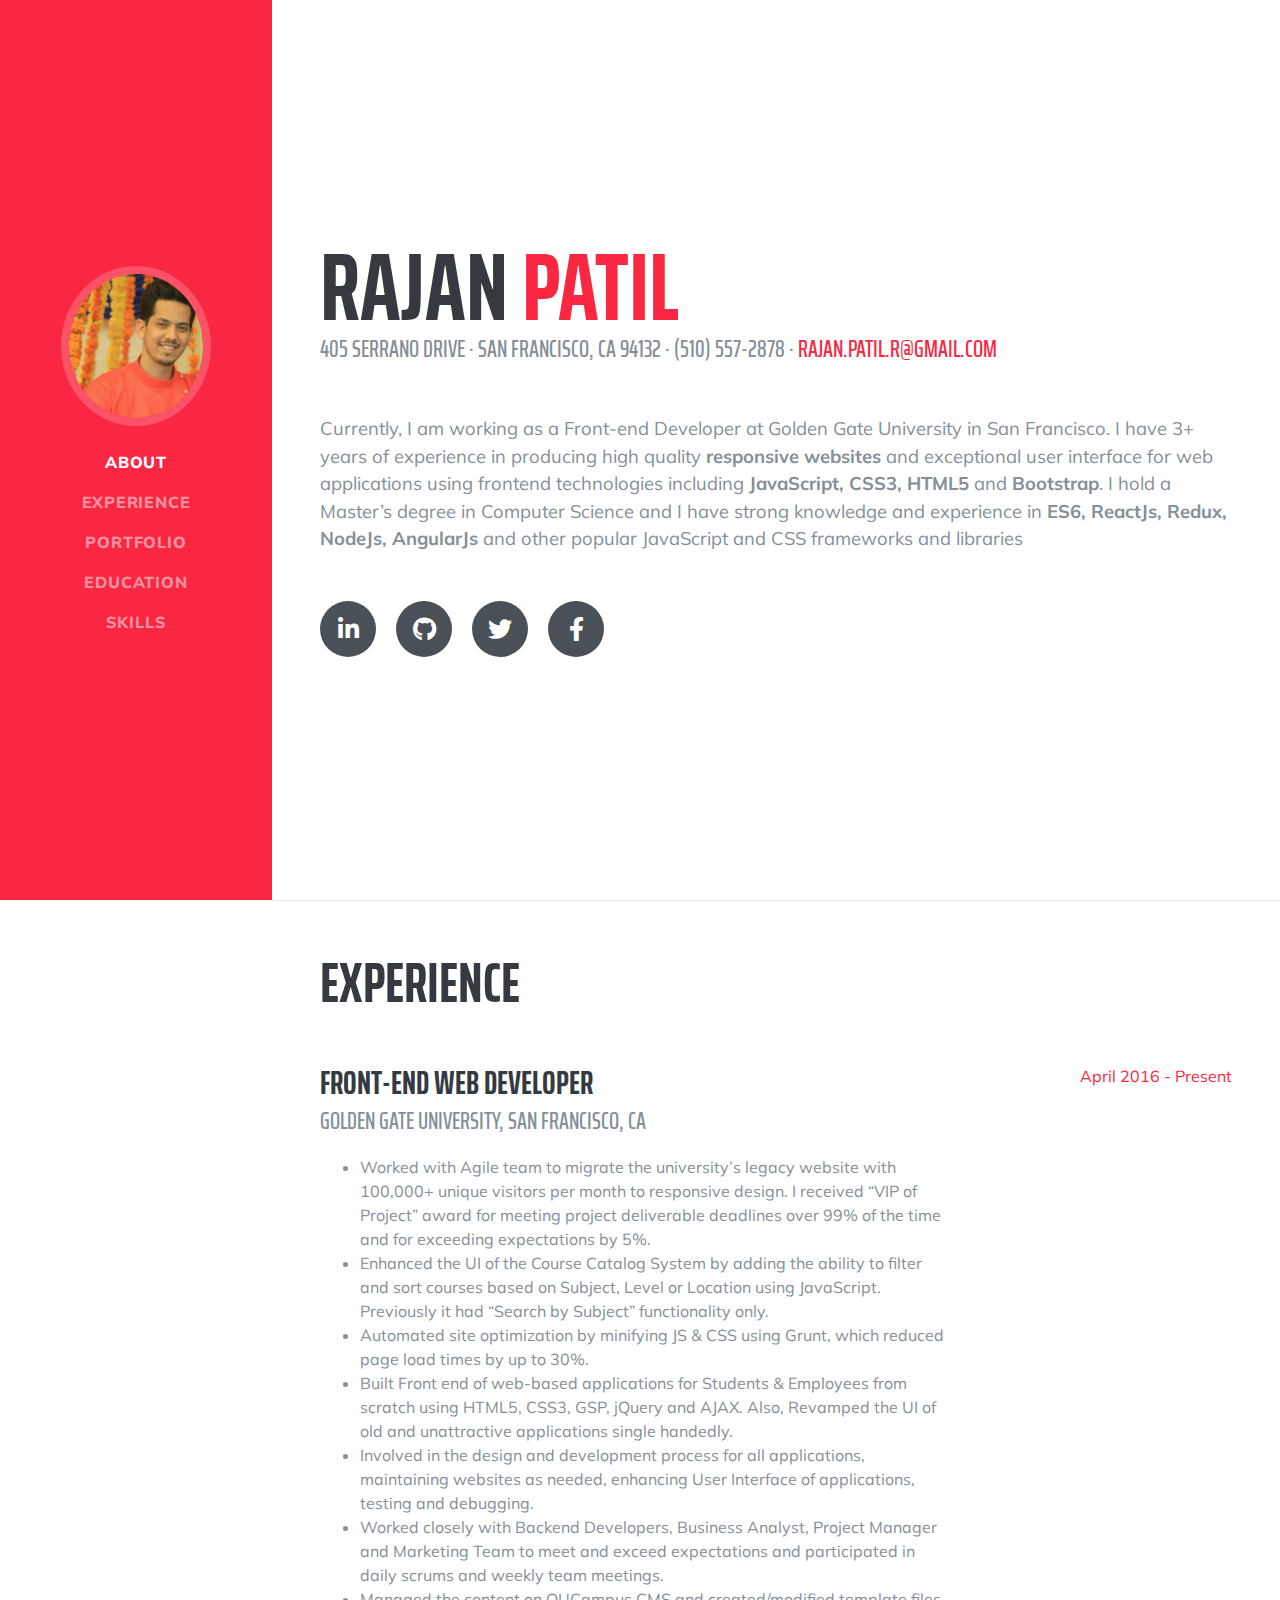
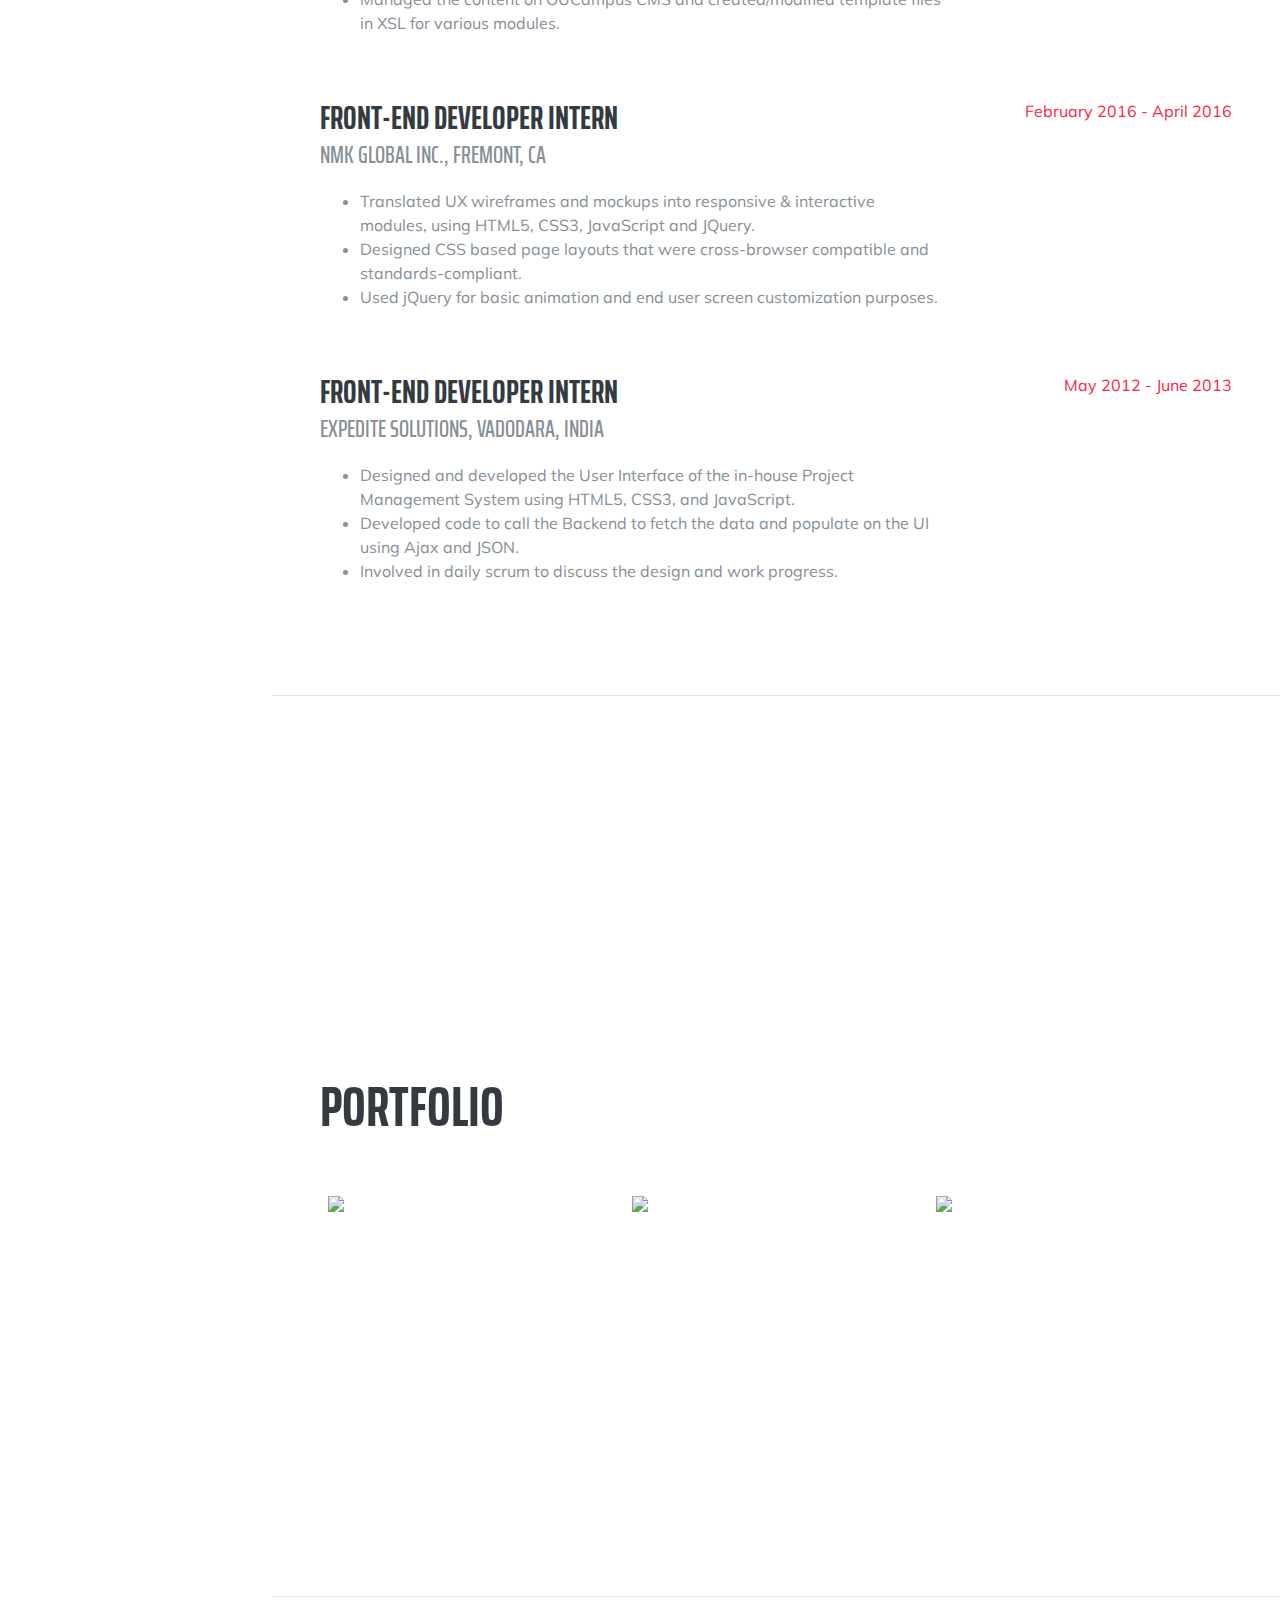
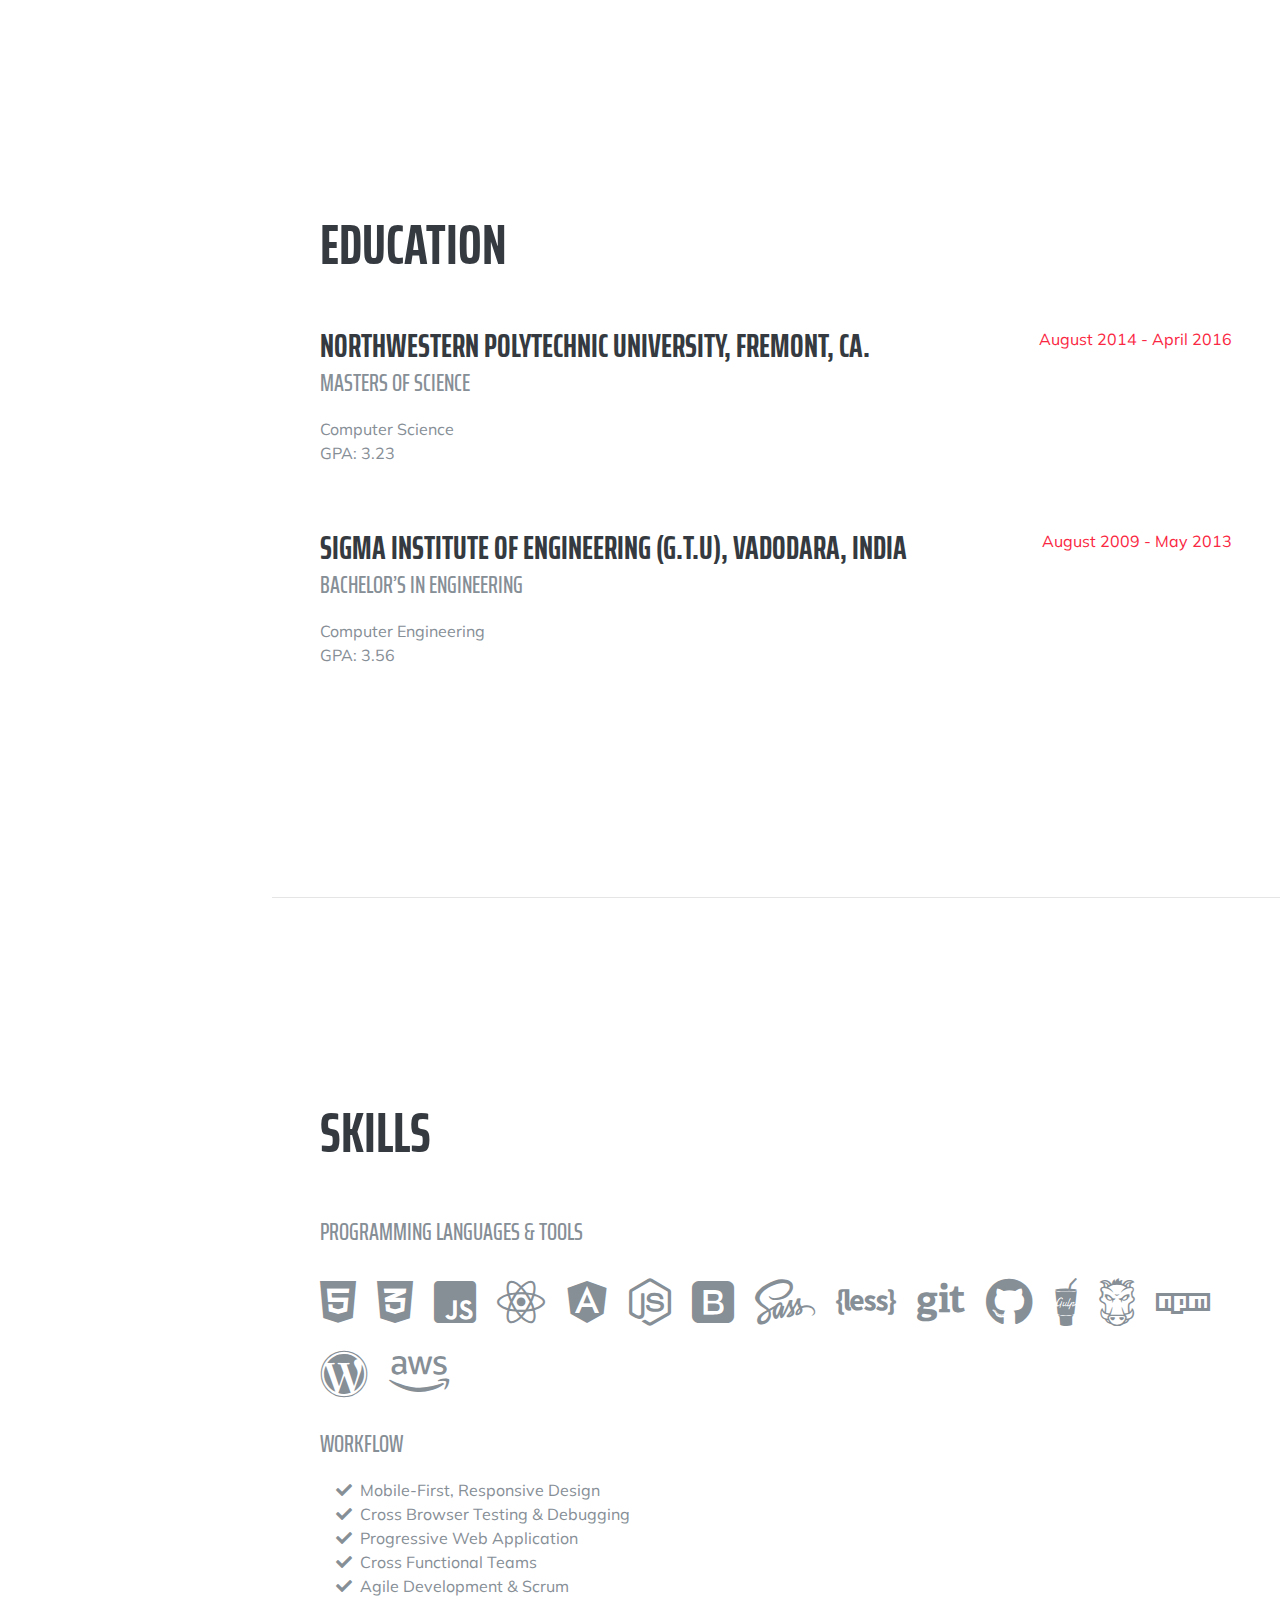
==== commit 6c3ace83: "Merge pull request #3 from Raaj108/Raaj108-patch-3" ====
--- a/index.html
+++ b/index.html
@@ -68,7 +68,7 @@
         <div class="subheading mb-5">405 Serrano Drive · San Francisco, CA 94132 · (510) 557-2878 ·
           <a href="mailto:name@email.com">rajan.patil.r@gmail.com</a>
         </div>
-        <p class="lead mb-5">Currently, I am working as a Front-end Developer at Golden Gate University in San Francisco. I have 3+ years of experience in producing high quality <b>responsive websites</b>b> and exceptional user interface for web applications using frontend technologies including <b>JavaScript, CSS3, HTML5</b> and <b>Bootstrap</b>. I hold a Master’s degree in Computer Science and I have strong knowledge and experience in <b>ES6, ReactJs, Redux, NodeJs, AngularJs</b> and other popular JavaScript and CSS frameworks and libraries</p>
+        <p class="lead mb-5">Currently, I am working as a Front-end Developer at Golden Gate University in San Francisco. I have 3+ years of experience in producing high quality <b>responsive websites</b> and exceptional user interface for web applications using frontend technologies including <b>JavaScript, CSS3, HTML5</b> and <b>Bootstrap</b>. I hold a Master’s degree in Computer Science and I have strong knowledge and experience in <b>ES6, ReactJs, Redux, NodeJs, AngularJs</b> and other popular JavaScript and CSS frameworks and libraries</p>
         <div class="social-icons">
           <a href="#">
             <i class="fab fa-linkedin-in"></i>
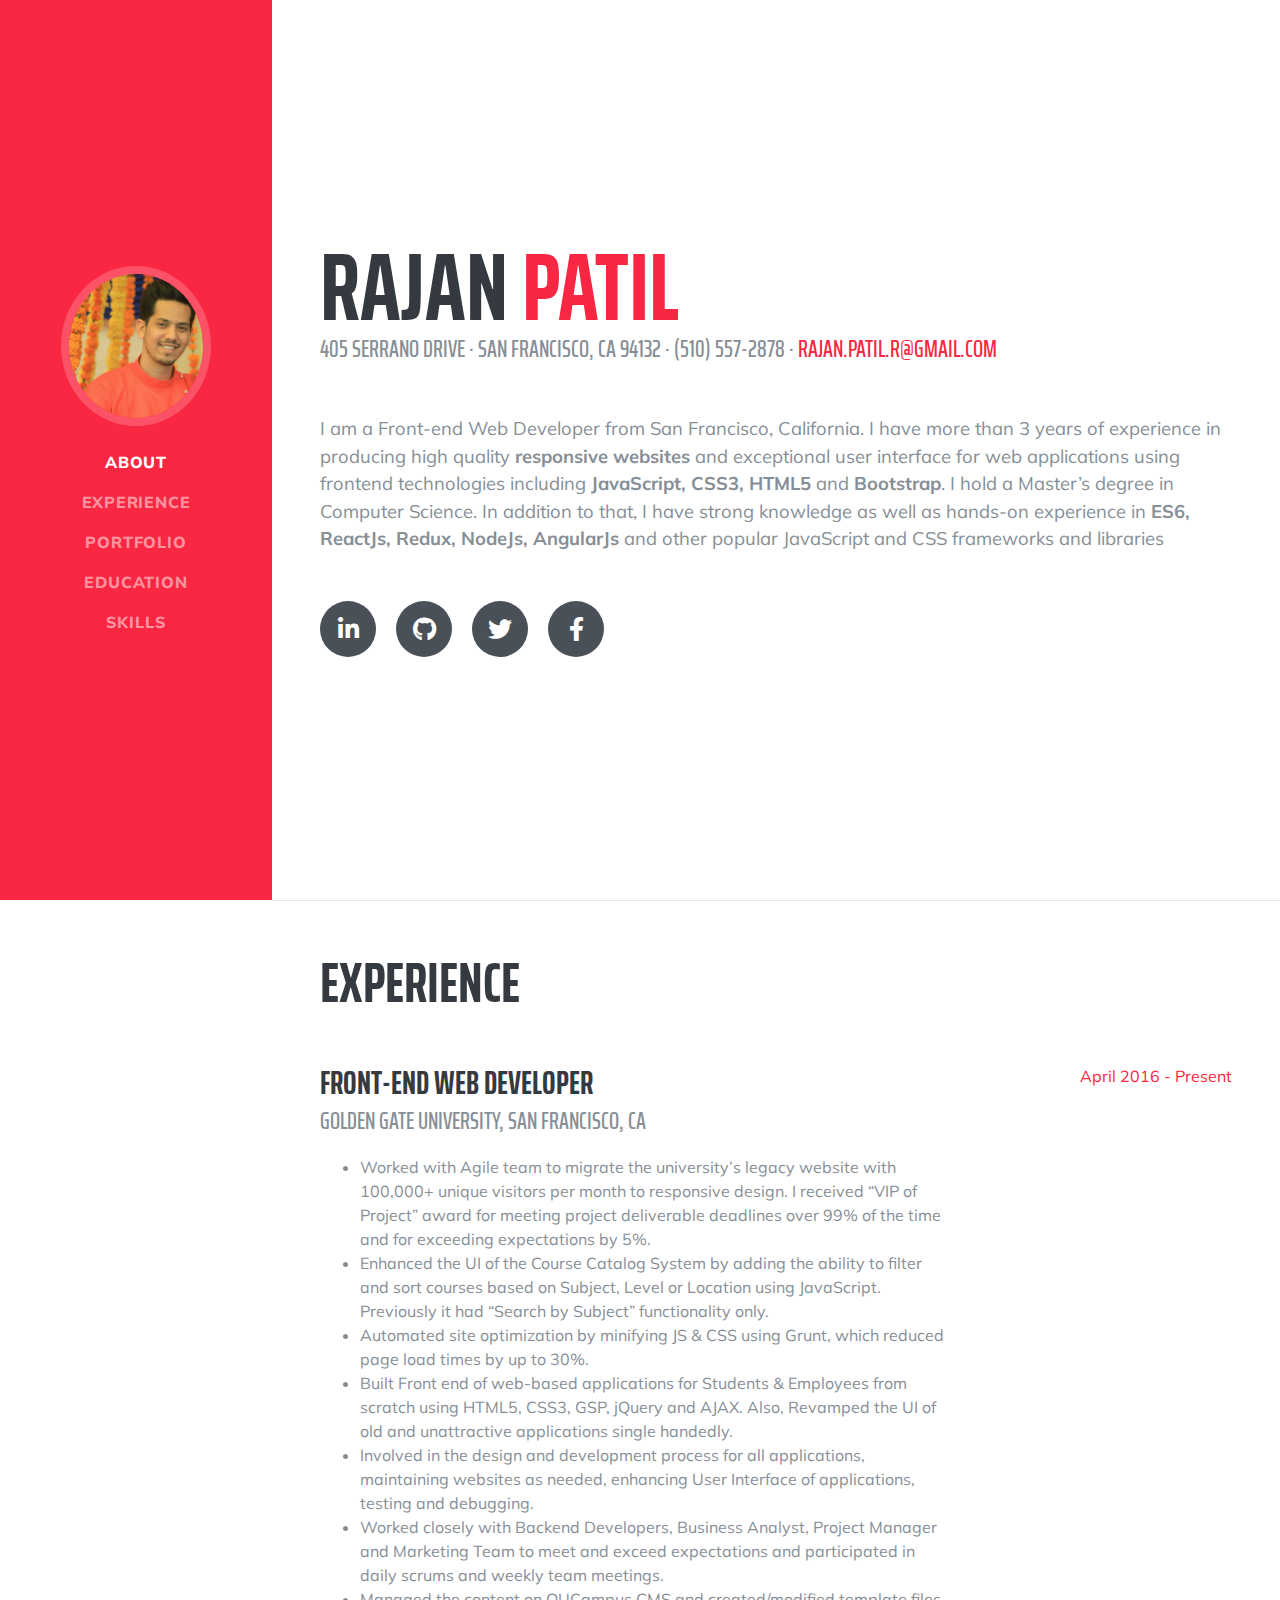
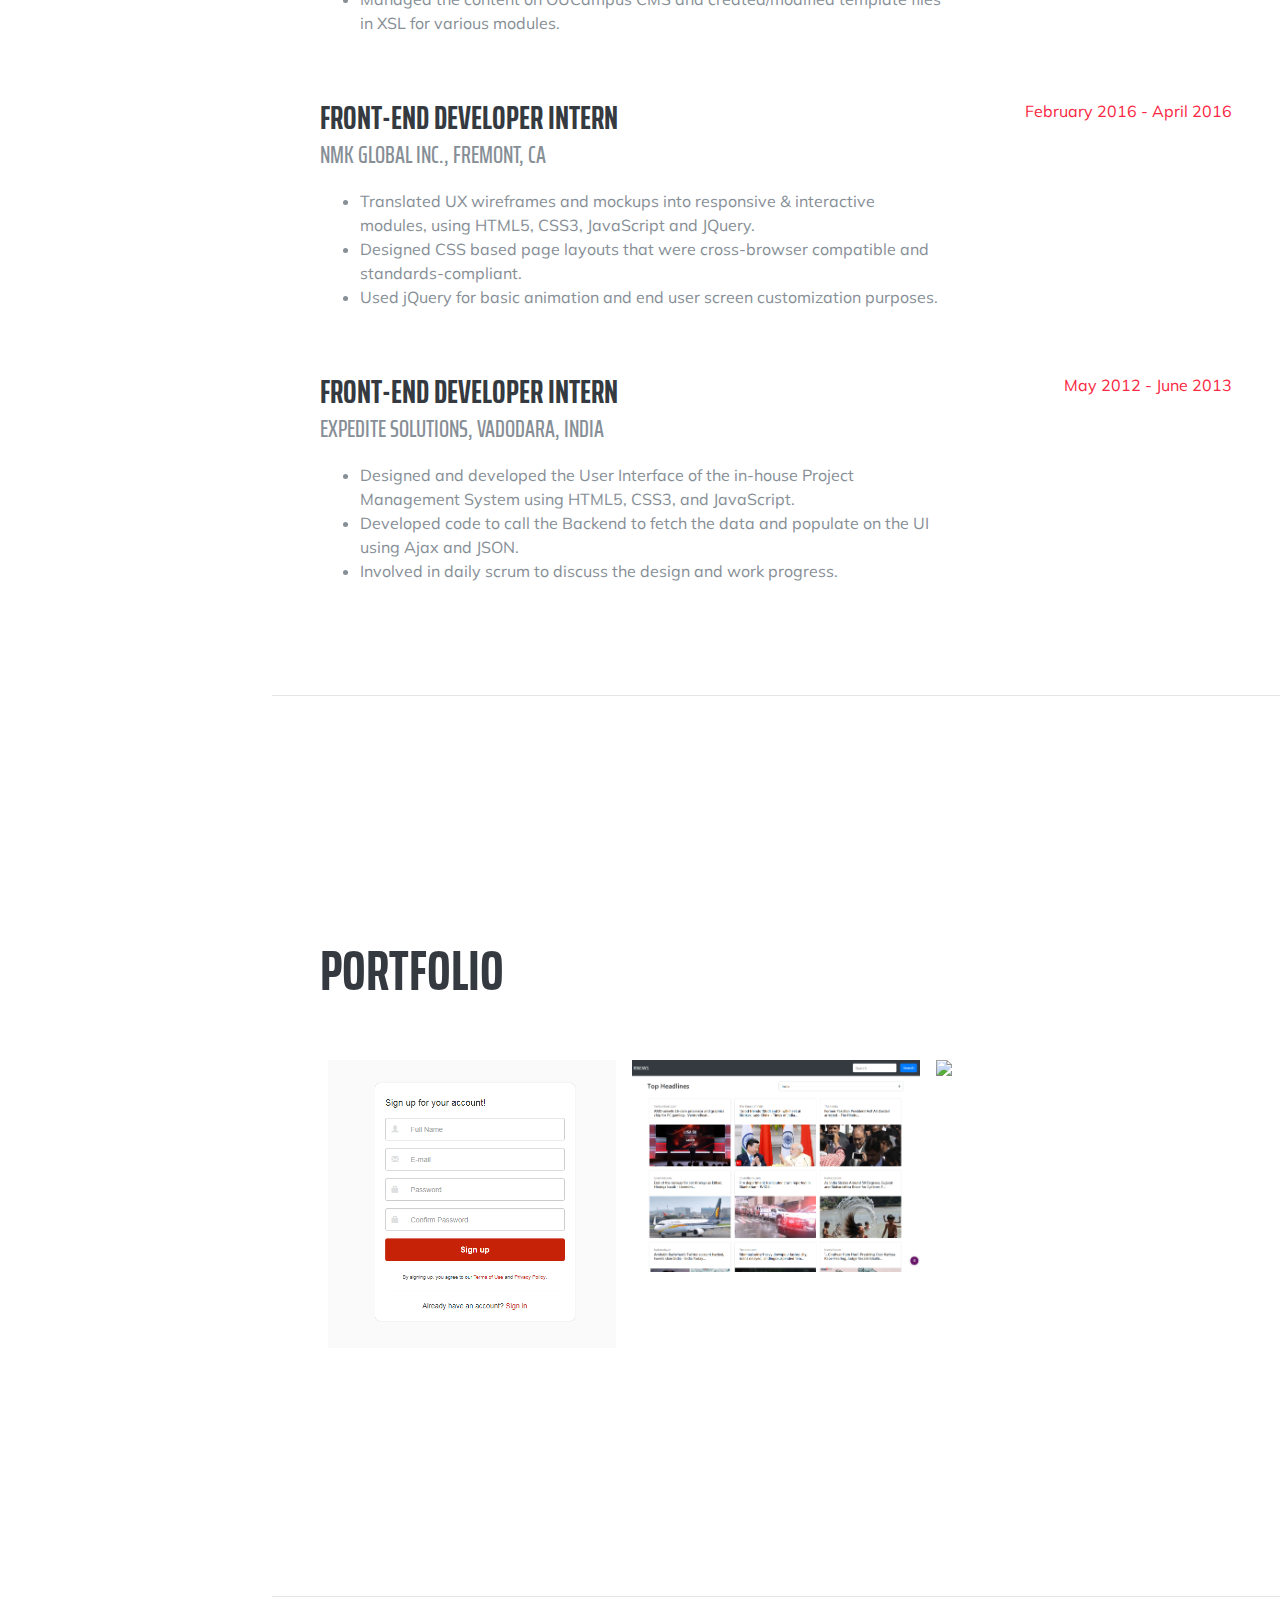
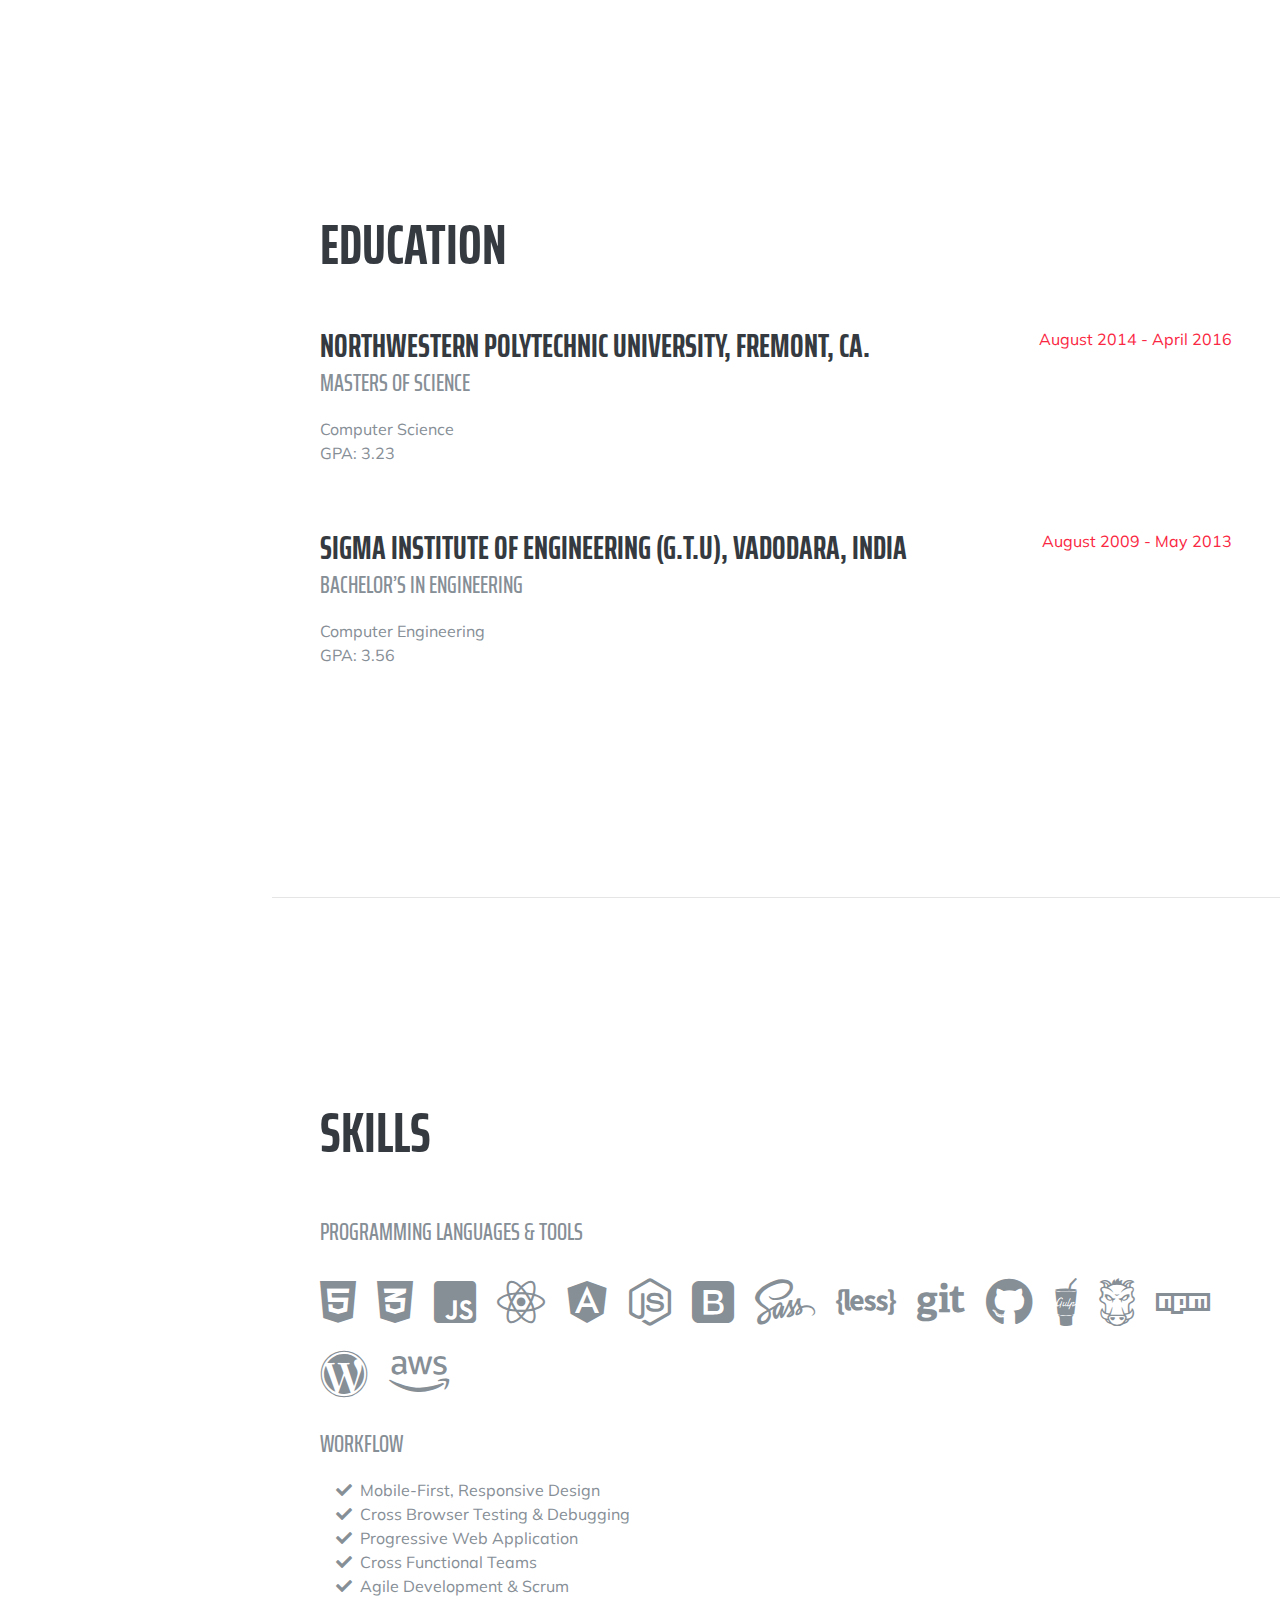
==== commit 67c98cc2: "adding portfolio" ====
--- a/index.html
+++ b/index.html
@@ -68,7 +68,7 @@
         <div class="subheading mb-5">405 Serrano Drive · San Francisco, CA 94132 · (510) 557-2878 ·
           <a href="mailto:name@email.com">rajan.patil.r@gmail.com</a>
         </div>
-        <p class="lead mb-5">Currently, I am working as a Front-end Developer at Golden Gate University in San Francisco. I have 3+ years of experience in producing high quality <b>responsive websites</b> and exceptional user interface for web applications using frontend technologies including <b>JavaScript, CSS3, HTML5</b> and <b>Bootstrap</b>. I hold a Master’s degree in Computer Science and I have strong knowledge and experience in <b>ES6, ReactJs, Redux, NodeJs, AngularJs</b> and other popular JavaScript and CSS frameworks and libraries</p>
+        <p class="lead mb-5">I am a Front-end Web Developer from San Francisco, California. I have more than 3 years of experience in producing high quality <b>responsive websites</b> and exceptional user interface for web applications using frontend technologies including <b>JavaScript, CSS3, HTML5</b> and <b>Bootstrap</b>. I hold a Master’s degree in Computer Science. In addition to that, I have strong knowledge as well as hands-on experience in <b>ES6, ReactJs, Redux, NodeJs, AngularJs</b> and other popular JavaScript and CSS frameworks and libraries</p>
         <div class="social-icons">
           <a href="#">
             <i class="fab fa-linkedin-in"></i>
@@ -152,10 +152,18 @@
           <h2 class="mb-5">Portfolio</h2>
           <div class="portfolio-container d-flex flex-row">
             <div class="cell-container p-2">
-              <img class="image" src="http://www.bigart.design/images/other/stephanie-mccabe-24620-600x600.jpg">
-              <a class="overlay" data-toggle="modal" data-target="#rweatherModal">
+              <img class="image" src="/img/portfolio/rauth_thumbnail.PNG">
+              <a class="overlay" data-toggle="modal" data-target="#rauthModal">
                 <div class="text">
-                  <p class="title">Firework</p>
+                  <p class="title">RAuth</p>
+                </div>
+              </a>
+            </div>
+            <div class="cell-container p-2">
+              <img class="image" src="./img/portfolio/rnews.png" width="600" height="600">
+              <a class="overlay" data-toggle="modal" data-target="#rnewsModal">
+                <div class="text">
+                  <p class="title">RNews</p>
                   <div class="divider">
                   </div>
                   <p class="sub-title">Stefanie McCabe</p>
@@ -164,20 +172,9 @@
             </div>
             <div class="cell-container p-2">
               <img class="image" src="http://www.bigart.design/images/other/stephanie-mccabe-24620-600x600.jpg">
-              <a class="overlay" data-toggle="modal" data-target="#rauthModal">
+              <a class="overlay" data-toggle="modal" data-target="#rweatherappModal">
                 <div class="text">
-                  <p class="title">Firework</p>
-                  <div class="divider">
-                  </div>
-                  <p class="sub-title">Stefanie McCabe</p>
-                </div>
-              </a>
-            </div>
-            <div class="cell-container p-2">
-              <img class="image" src="http://www.bigart.design/images/other/stephanie-mccabe-24620-600x600.jpg">
-              <a class="overlay" data-toggle="modal" data-target="#phoneSpecModal">
-                <div class="text">
-                  <p class="title">Firework</p>
+                  <p class="title">RWeatherApp</p>
                   <div class="divider">
                   </div>
                   <p class="sub-title">Stefanie McCabe</p>
@@ -331,8 +328,8 @@
       <div class="modal-content">
         <div class="modal-header">
           <div>
-            <h2 id="myModalLabel" class="modal-title">
-              RAuth
+            <h2 class="modal-title">
+              RAuth Client
             </h2>
             <div class="subheading">An User Authentication Application</div>
           </div>
@@ -348,14 +345,14 @@
                   <li data-target="#carouselExampleIndicators" data-slide-to="2"></li>
                 </ol>
                 <div class="carousel-inner">
-                  <div class="carousel-item active p-5">
-                    <img class="d-block w-75 mx-auto" src="img/portfolio/rauth1.png" alt="First slide">
-                  </div>
-                  <div class="carousel-item p-5">
-                    <img class="d-block w-75 mx-auto" src="img/portfolio/rweatherapp.png" alt="Second slide">
-                  </div>
-                  <div class="carousel-item p-5">
-                    <img class="d-block w-75 mx-auto" src="img/portfolio/phonespecapp1.png" alt="Third slide">
+                  <div class="carousel-item active p-3">
+                    <img class="d-block w-50 mx-auto" src="img/portfolio/rauth1.png" alt="First slide">
+                  </div>
+                  <div class="carousel-item p-3">
+                    <img class="d-block w-50 mx-auto" src="img/portfolio/rweatherapp.png" alt="Second slide">
+                  </div>
+                  <div class="carousel-item p-3">
+                    <img class="d-block w-50 mx-auto" src="img/portfolio/phonespecapp1.png" alt="Third slide">
                   </div>
                 </div>
                 <a class="carousel-control-prev" href="#carouselExampleIndicators" role="button" data-slide="prev">
@@ -371,20 +368,18 @@
             <div class="col-lg-6 col-sm-12">
               <div class="porftolio-description">
                 <h5 class="porftolio-description-title">Overview</h5>
-                <p>The RAuth Application is an User Authentication Application built using the MEAN Stack Technologies. The application</p>
+                <p>RAuthApp API is a REST API for token based user authentication built using most common MEAN architecture of having Node, Express and MongoDB. The client side of this API is an Angular single-page application, which is capable of accessing all authentication services. The RAuthApp API</p>
                 <ol>
                   <li>Allows a user to register.</li>
-                  <li>Saves the user data in MonboDB, password is encrypted before storing.</li>
-                  <li>Let a returning user log in.</li>
-                  <li>Keep a logged in user’s session alive between page visits.</li>
-                  <li>Provide authorized access to Home and Profile pages, and prevents any unauthorized access to these pages.</li>
-                  <li>Change the User Interface depending on logged in status (e.g. a “login” button or a “my profile” button).</li>
-                  <li>Allow a valid user to restore the password securely.</li>
+                  <li>Saves the user data in MonboDB (password is encrypted before storing).</li>
+                  <li>Lets a returning user log in.</li>
+                  <li>Keeps a logged in user’s session alive between page visits.</li>
+                  <li>Provides authorized access to Home and Profile pages, and prevents any unauthorized access to these pages.</li>
+                  <li>Allows a valid user to restore the password securely.</li>
                 </ol>
-                <p> The basic architecture of the RAuth Application have an Angular Single-Page App using a REST API built with Node, Express and MongoDB. This application supports following features:</p>
 
                 <div class="technologies">
-                  <h5 class="porftolio-description">Technologies Used</h5>
+                  <h5 class="porftolio-description-title">Technologies Used</h5>
                   <ul class="list-inline dev-icons">
                     <li class="list-inline-item" data-toggle="tooltip" title="HTML5">
                       <i class="fab fa-html5"></i>
@@ -407,6 +402,12 @@
                     <li class="list-inline-item" data-toggle="tooltip" title="Less">
                       <i class="fab fa-less"></i>
                     </li>
+                    <li class="list-inline-item" data-toggle="tooltip" title="MongoDB">
+                      <i class="icon-mongodb"></i>
+                    </li>
+                    <li class="list-inline-item" data-toggle="tooltip" title="Heroku">
+                      <i class="icon-heroku"></i>
+                    </li>
                     <li class="list-inline-item" data-toggle="tooltip" title="Git">
                       <i class="fab fa-git"></i>
                     </li>
@@ -419,18 +420,14 @@
                     <li class="list-inline-item" data-toggle="tooltip" title="NPM">
                       <i class="fab fa-npm"></i>
                     </li>
-                    <li class="list-inline-item" data-toggle="tooltip" title="MongoDB">
-                      <i class="icon-mongodb"></i>
-                    </li>
-                    <li class="list-inline-item" data-toggle="tooltip" title="Heroku">
-                      <i class="icon-heroku"></i>
-                    </li>
                   </ul>
                 </div>
 
-                <h5 class="porftolio-description">URL</h5>
-                <a href="https://rauth.herokuapp.com" target="_blank">https://rauth.herokuapp.com</a>
-
+                <div class="portfolio-urls">
+                  <h5 class="porftolio-description-title">URLs:</h5>
+                  <a href="https://rauth.herokuapp.com" target="_blank">RAuth Client Application</a><br>
+                  <a href="https://rauth.herokuapp.com/docs" target="_blank">RAuth API Documentation</a>
+                </div>
               </div>
             </div>
           </div>
@@ -439,16 +436,21 @@
     </div>
   </div>
 
-
-  <div id="rweatherModal" class="modal animated bounceIn" tabindex="-1" role="dialog" aria-labelledby="myModalLabel" aria-hidden="true">
+  <div id="rnewsModal" class="modal animated bounceIn" tabindex="-1" role="dialog" aria-labelledby="myModalLabel" aria-hidden="true">
     <div class="modal-dialog">
       <div class="modal-content">
         <div class="modal-header">
-          <h1 id="myModalLabel" class="modal-title">
-            RWeather Application
-          </h1>
+          <div>
+            <h2 id="myModalLabel" class="modal-title">
+              RNews
+            </h2>
+            <div class="subheading">
+              Up-to-date news coverage, aggregated from sources all over the world
+            </div>
+          </div>
           <button class="btn btn-secondary" data-dismiss="modal">X</button>
         </div>
+
         <div class="modal-body">
           <div class="row">
             <div class="col-lg-6 col-sm-12">
@@ -482,7 +484,10 @@
             <div class="col-lg-6 col-sm-12">
               <div class="porftolio-description">
                 <h3 class="text-center mt-5">RWeather Application</h3>
+                <p>Get and search live headlines, articles, images, and other article from various sources around the world</p>
                 <p>Lorem ipsum dolor sit amet, consectetur adipiscing elit. Duis in aliquet nisl. Praesent sed leo congue, fringilla eros eu, tempus metus. Nam mollis odio ipsum, non vehicula ipsum accumsan sodales. Morbi varius vitae elit euismod cursus. Donec a dapibus justo, in facilisis nisi. Suspendisse ut turpis dui. Lorem ipsum dolor sit amet, consectetur adipiscing elit. Quisque dui risus, tincidunt at odio ut, ultrices dignissim ipsum. Cras ultrices erat nec leo luctus varius. Nulla sollicitudin tincidunt nulla, ut porta mauris volutpat vitae. Suspendisse ornare dolor sit amet massa venenatis pulvinar.</p>
+                <h5 class="porftolio-description">Client Application URL:</h5>
+                <a href="https://rnews-a4ef4.firebaseapp.com" target="_blank">https://rnews-a4ef4.firebaseapp.com</a>
               </div>
             </div>
           </div>
@@ -491,13 +496,16 @@
     </div>
   </div>
 
-  <div id="phoneSpecModal" class="modal animated bounceIn" tabindex="-1" role="dialog" aria-labelledby="myModalLabel" aria-hidden="true">
+  <div id="rweatherappModal" class="modal animated bounceIn" tabindex="-1" role="dialog" aria-labelledby="myModalLabel" aria-hidden="true">
     <div class="modal-dialog">
       <div class="modal-content">
         <div class="modal-header">
-          <h1 id="myModalLabel" class="modal-title">
-            phoneSpec Application
-          </h1>
+          <div>
+            <h2 class="modal-title">
+              RWeatherApp
+            </h2>
+            <div class="subheading">Get accurate, local and detailed weather forecast.</div>
+          </div>
           <button class="btn btn-secondary" data-dismiss="modal">X</button>
         </div>
         <div class="modal-body">
@@ -510,14 +518,14 @@
                   <li data-target="#carouselExampleIndicators" data-slide-to="2"></li>
                 </ol>
                 <div class="carousel-inner">
-                  <div class="carousel-item p-5">
-                    <img class="d-block w-75 mx-auto" src="img/portfolio/phonespecapp1.png" alt="Third slide">
-                  </div>
-                  <div class="carousel-item active p-5">
-                    <img class="d-block w-75 mx-auto" src="img/portfolio/rauth1.png" alt="First slide">
-                  </div>
-                  <div class="carousel-item p-5">
-                    <img class="d-block w-75 mx-auto" src="img/portfolio/rweatherapp.png" alt="Second slide">
+                  <div class="carousel-item active p-3">
+                    <img class="d-block w-50 mx-auto" src="img/portfolio/rauth1.png" alt="First slide">
+                  </div>
+                  <div class="carousel-item p-3">
+                    <img class="d-block w-50 mx-auto" src="img/portfolio/rweatherapp.png" alt="Second slide">
+                  </div>
+                  <div class="carousel-item p-3">
+                    <img class="d-block w-50 mx-auto" src="img/portfolio/phonespecapp1.png" alt="Third slide">
                   </div>
                 </div>
                 <a class="carousel-control-prev" href="#carouselExampleIndicators" role="button" data-slide="prev">
@@ -532,8 +540,59 @@
             </div>
             <div class="col-lg-6 col-sm-12">
               <div class="porftolio-description">
-                <h3 class="text-center mt-5">phoneSpec Application</h3>
-                <p>Lorem ipsum dolor sit amet, consectetur adipiscing elit. Duis in aliquet nisl. Praesent sed leo congue, fringilla eros eu, tempus metus. Nam mollis odio ipsum, non vehicula ipsum accumsan sodales. Morbi varius vitae elit euismod cursus. Donec a dapibus justo, in facilisis nisi. Suspendisse ut turpis dui. Lorem ipsum dolor sit amet, consectetur adipiscing elit. Quisque dui risus, tincidunt at odio ut, ultrices dignissim ipsum. Cras ultrices erat nec leo luctus varius. Nulla sollicitudin tincidunt nulla, ut porta mauris volutpat vitae. Suspendisse ornare dolor sit amet massa venenatis pulvinar.</p>
+                <h5 class="porftolio-description-title">Overview</h5>
+                <p>RWeatherApp is a simple single page Progressive Web Application(PWA) that provides accurate and detailed weather forecast, available at any location or city in the world. The RWeatherApp is built with PWA methodology using AngularJS, JavaScript, HTML5, CSS3 and Bootstrap to deliver fast, engaging, and reliable mobile web experiences even when the user is offline or on an unreliable network.</p>
+                <ol>
+                  <li>Accurate, local and detailed weather data.</li>
+                  <li>5 day forecast with weather data for every 3 hours.</li>
+                  <li>Search weather information by city name.</li>
+                  <li>Graphical display of temperatures.</li>
+                </ol>
+
+                <div class="technologies">
+                  <h5 class="porftolio-description-title">Technologies Used</h5>
+                  <ul class="list-inline dev-icons">
+                    <li class="list-inline-item" data-toggle="tooltip" title="HTML5">
+                      <i class="fab fa-html5"></i>
+                    </li>
+                    <li class="list-inline-item" data-toggle="tooltip" title="CSS3">
+                      <i class="fab fa-css3-alt"></i>
+                    </li>
+                    <li class="list-inline-item" data-toggle="tooltip" title="JavaScript">
+                      <i class="fab fa-js-square"></i>
+                    </li>
+                    <li class="list-inline-item" data-toggle="tooltip" title="AngularJS">
+                      <i class="fab fa-angular"></i>
+                    </li>
+                    <li class="list-inline-item" data-toggle="tooltip" title="Bootstrap">
+                      <i class="fab fa-bootstrap"></i>
+                    </li>
+                    <li class="list-inline-item" data-toggle="tooltip" title="Less">
+                      <i class="fab fa-less"></i>
+                    </li>
+                    <li class="list-inline-item" data-toggle="tooltip" title="Heroku">
+                      <i class="icon-heroku"></i>
+                    </li>
+                    <li class="list-inline-item" data-toggle="tooltip" title="Git">
+                      <i class="fab fa-git"></i>
+                    </li>
+                    <li class="list-inline-item" data-toggle="tooltip" title="GitHub">
+                      <i class="fab fa-github"></i>
+                    </li>
+                    <li class="list-inline-item" data-toggle="tooltip" title="Grunt">
+                      <i class="fab fa-grunt"></i>
+                    </li>
+                    <li class="list-inline-item" data-toggle="tooltip" title="NPM">
+                      <i class="fab fa-npm"></i>
+                    </li>
+                  </ul>
+                </div>
+
+                <div class="portfolio-urls">
+                  <h5 class="porftolio-description-title">URLs:</h5>
+                  <a href="https://rweatherapp.herokuapp.com" target="_blank">RWeatherApp Application</a><br>
+
+                </div>
               </div>
             </div>
           </div>
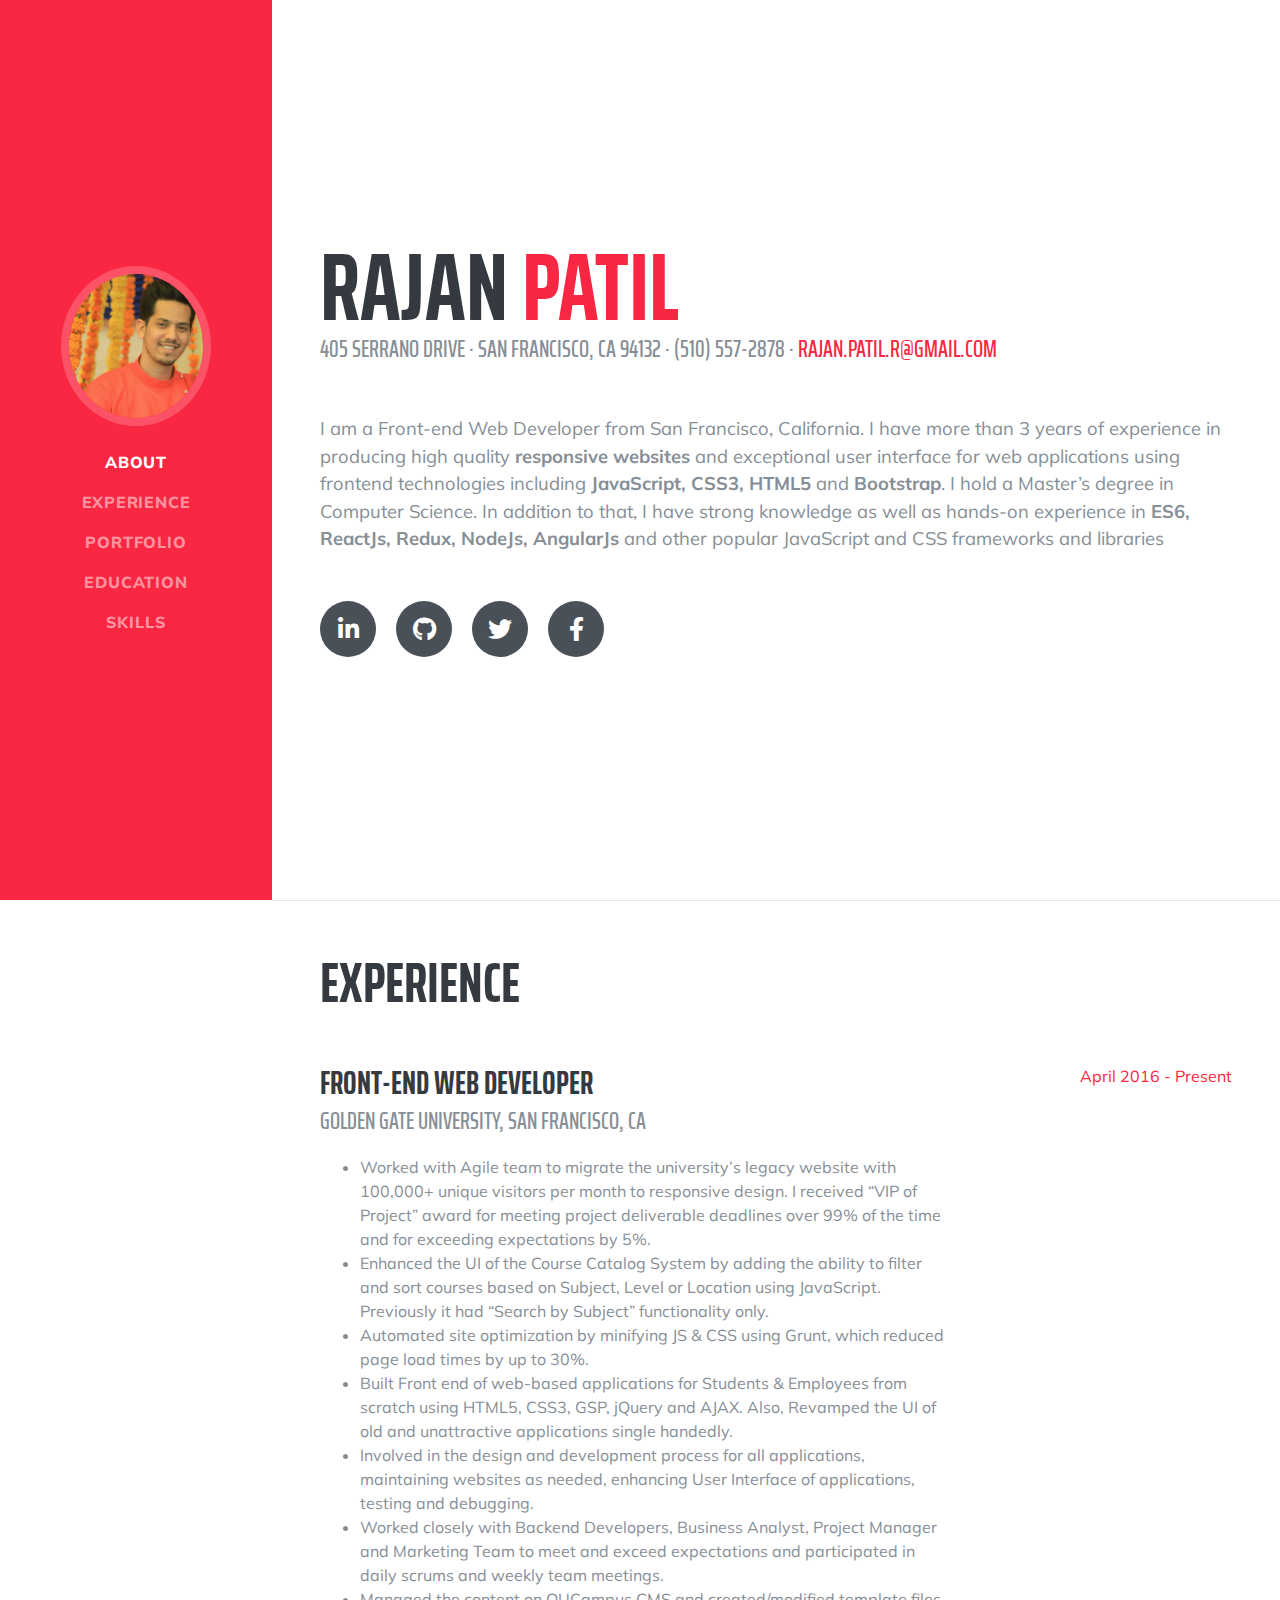
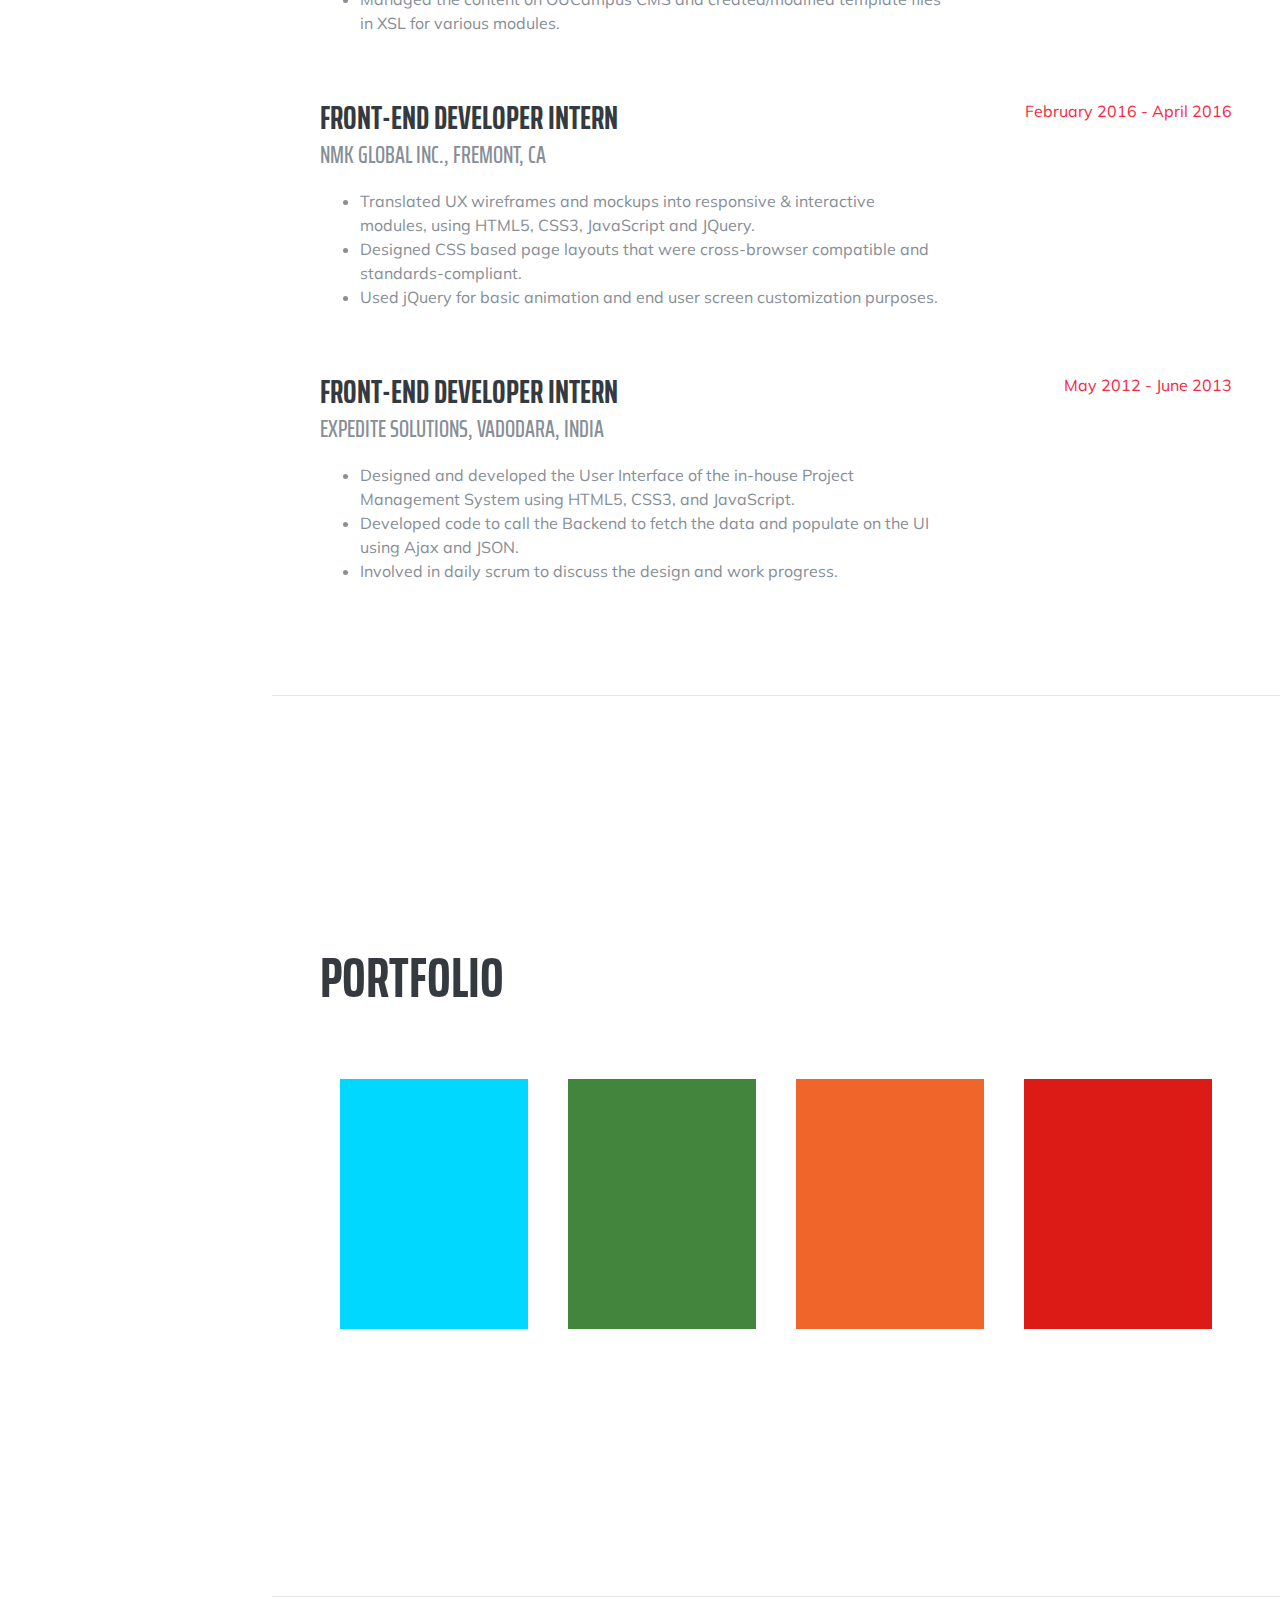
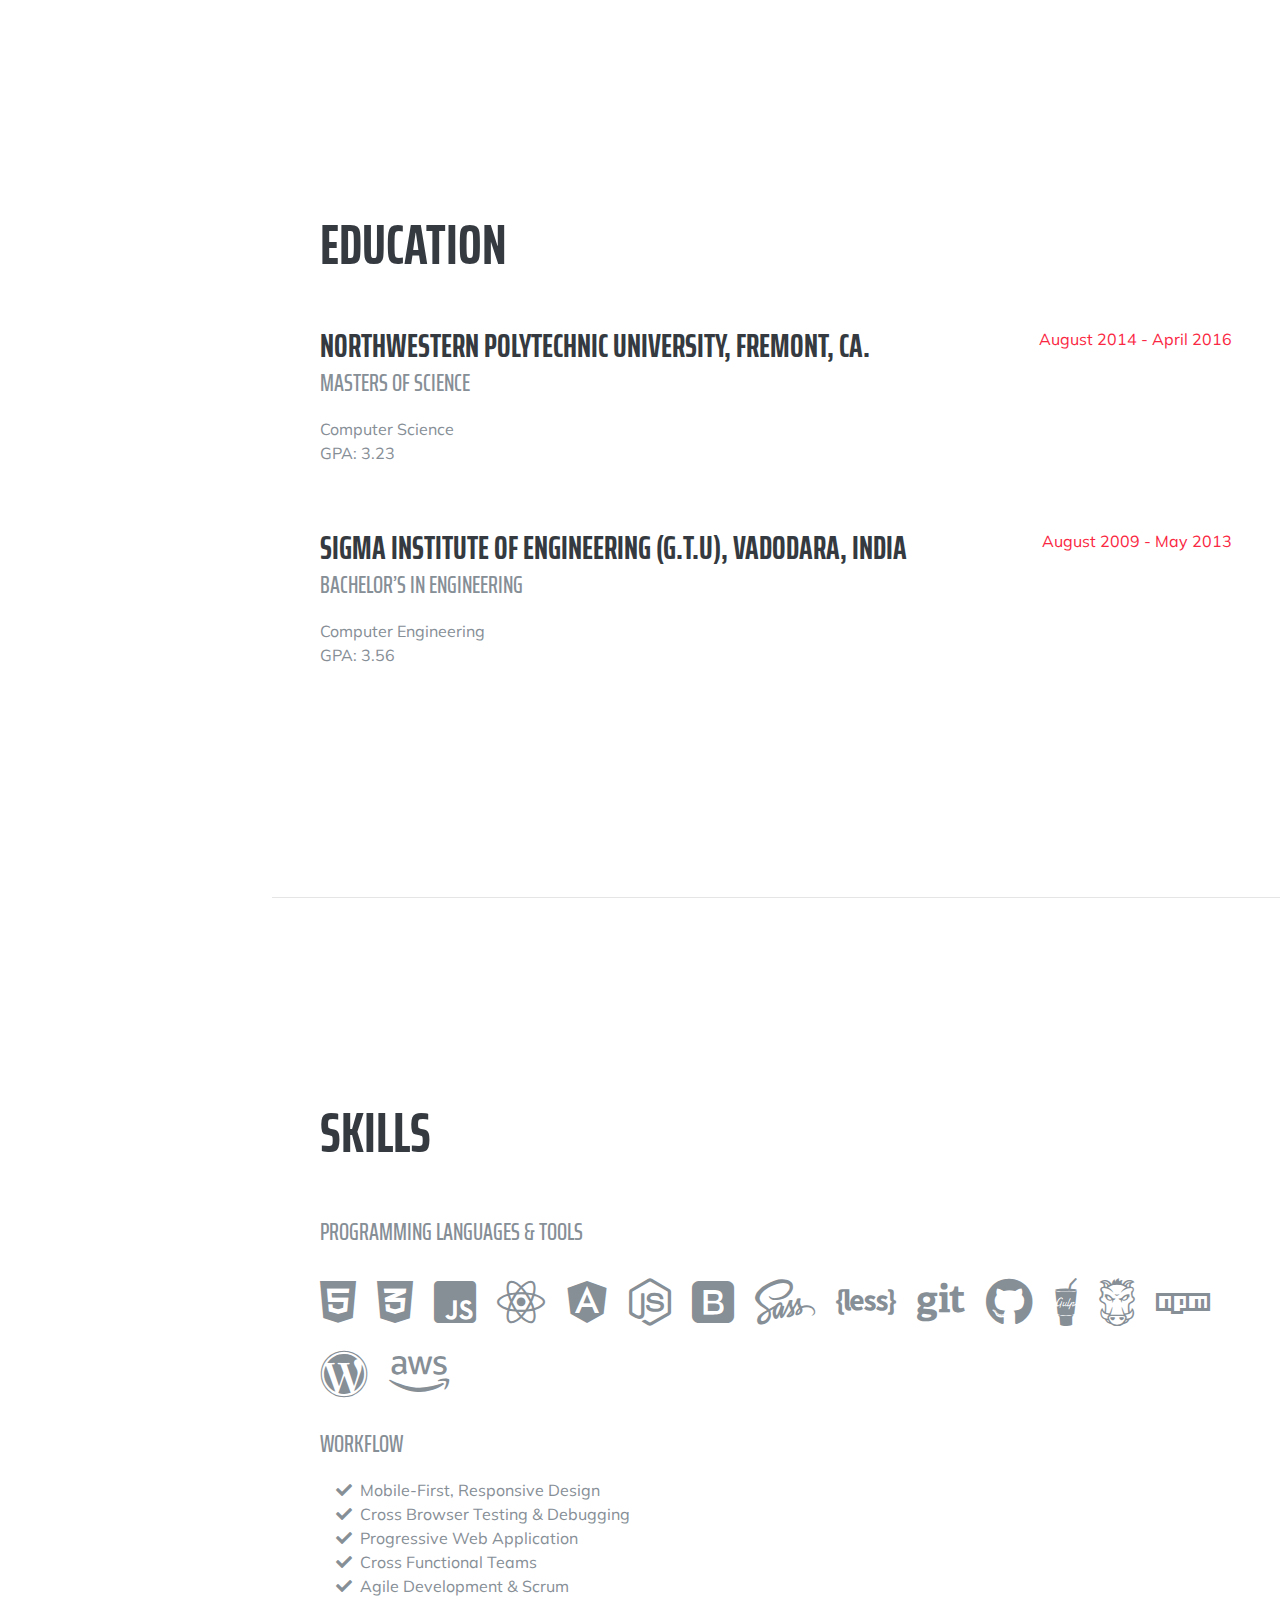
==== commit 21b20e04: "improvements" ====
--- a/index.html
+++ b/index.html
@@ -19,6 +19,7 @@
   <link href="vendor/fontawesome-free/css/all.min.css" rel="stylesheet">
   <!-- Custom styles for this template -->
   <link href="css/resume.css" rel="stylesheet">
+  <link href="css/portfolio.css" rel="stylesheet">
 
 </head>
 
@@ -151,33 +152,31 @@
         <div class="w-100">
           <h2 class="mb-5">Portfolio</h2>
           <div class="portfolio-container d-flex flex-row">
-            <div class="cell-container p-2">
-              <img class="image" src="/img/portfolio/rauth_thumbnail.PNG">
-              <a class="overlay" data-toggle="modal" data-target="#rauthModal">
+            <div id="reactjs" class="cell-container p-2">
+              <a class="overlay" href="/portfolio/react/index.html">
                 <div class="text">
-                  <p class="title">RAuth</p>
+                  <p class="title">ReactJs</p>
                 </div>
               </a>
             </div>
-            <div class="cell-container p-2">
-              <img class="image" src="./img/portfolio/rnews.png" width="600" height="600">
-              <a class="overlay" data-toggle="modal" data-target="#rnewsModal">
+            <div id="nodejs" class="cell-container p-2">
+              <a class="overlay" href="/portfolio/node/index.html">
                 <div class="text">
-                  <p class="title">RNews</p>
-                  <div class="divider">
-                  </div>
-                  <p class="sub-title">Stefanie McCabe</p>
+                  <p class="title">NodeJs/<br>ExpressJs</p>
                 </div>
               </a>
             </div>
-            <div class="cell-container p-2">
-              <img class="image" src="http://www.bigart.design/images/other/stephanie-mccabe-24620-600x600.jpg">
-              <a class="overlay" data-toggle="modal" data-target="#rweatherappModal">
+            <div id="html" class="cell-container p-2">
+              <a class="overlay" href="/portfolio/html/index.html">
                 <div class="text">
-                  <p class="title">RWeatherApp</p>
-                  <div class="divider">
-                  </div>
-                  <p class="sub-title">Stefanie McCabe</p>
+                  <p class="title">HTML5/<br>CSS3</p>
+                </div>
+              </a>
+            </div>
+            <div id="angular" class="cell-container p-2">
+              <a class="overlay" href="/portfolio/angular/index.html">
+                <div class="text">
+                  <p class="title">AngularJs</p>
                 </div>
               </a>
             </div>
@@ -321,287 +320,6 @@
     </section>-->
   </div>
 
-
-  <!-- modals -->
-  <div id="rauthModal" class="modal animated bounceIn" tabindex="-1" role="dialog" aria-labelledby="myModalLabel" aria-hidden="true">
-    <div class="modal-dialog">
-      <div class="modal-content">
-        <div class="modal-header">
-          <div>
-            <h2 class="modal-title">
-              RAuth Client
-            </h2>
-            <div class="subheading">An User Authentication Application</div>
-          </div>
-          <button class="btn btn-secondary" data-dismiss="modal">X</button>
-        </div>
-        <div class="modal-body">
-          <div class="row">
-            <div class="col-lg-6 col-sm-12">
-              <div id="rauthCarousel" class="carousel slide" data-ride="carousel">
-                <ol class="carousel-indicators">
-                  <li data-target="#carouselExampleIndicators" data-slide-to="0" class="active"></li>
-                  <li data-target="#carouselExampleIndicators" data-slide-to="1"></li>
-                  <li data-target="#carouselExampleIndicators" data-slide-to="2"></li>
-                </ol>
-                <div class="carousel-inner">
-                  <div class="carousel-item active p-3">
-                    <img class="d-block w-50 mx-auto" src="img/portfolio/rauth1.png" alt="First slide">
-                  </div>
-                  <div class="carousel-item p-3">
-                    <img class="d-block w-50 mx-auto" src="img/portfolio/rweatherapp.png" alt="Second slide">
-                  </div>
-                  <div class="carousel-item p-3">
-                    <img class="d-block w-50 mx-auto" src="img/portfolio/phonespecapp1.png" alt="Third slide">
-                  </div>
-                </div>
-                <a class="carousel-control-prev" href="#carouselExampleIndicators" role="button" data-slide="prev">
-                  <span class="carousel-control-prev-icon" aria-hidden="true"></span>
-                  <span class="sr-only">Previous</span>
-                </a>
-                <a class="carousel-control-next" href="#carouselExampleIndicators" role="button" data-slide="next">
-                  <span class="carousel-control-next-icon" aria-hidden="true"></span>
-                  <span class="sr-only">Next</span>
-                </a>
-              </div>
-            </div>
-            <div class="col-lg-6 col-sm-12">
-              <div class="porftolio-description">
-                <h5 class="porftolio-description-title">Overview</h5>
-                <p>RAuthApp API is a REST API for token based user authentication built using most common MEAN architecture of having Node, Express and MongoDB. The client side of this API is an Angular single-page application, which is capable of accessing all authentication services. The RAuthApp API</p>
-                <ol>
-                  <li>Allows a user to register.</li>
-                  <li>Saves the user data in MonboDB (password is encrypted before storing).</li>
-                  <li>Lets a returning user log in.</li>
-                  <li>Keeps a logged in user’s session alive between page visits.</li>
-                  <li>Provides authorized access to Home and Profile pages, and prevents any unauthorized access to these pages.</li>
-                  <li>Allows a valid user to restore the password securely.</li>
-                </ol>
-
-                <div class="technologies">
-                  <h5 class="porftolio-description-title">Technologies Used</h5>
-                  <ul class="list-inline dev-icons">
-                    <li class="list-inline-item" data-toggle="tooltip" title="HTML5">
-                      <i class="fab fa-html5"></i>
-                    </li>
-                    <li class="list-inline-item" data-toggle="tooltip" title="CSS3">
-                      <i class="fab fa-css3-alt"></i>
-                    </li>
-                    <li class="list-inline-item" data-toggle="tooltip" title="JavaScript">
-                      <i class="fab fa-js-square"></i>
-                    </li>
-                    <li class="list-inline-item" data-toggle="tooltip" title="AngularJS">
-                      <i class="fab fa-angular"></i>
-                    </li>
-                    <li class="list-inline-item" data-toggle="tooltip" title="NodeJS">
-                      <i class="fab fa-node-js"></i>
-                    </li>
-                    <li class="list-inline-item" data-toggle="tooltip" title="Bootstrap">
-                      <i class="fab fa-bootstrap"></i>
-                    </li>
-                    <li class="list-inline-item" data-toggle="tooltip" title="Less">
-                      <i class="fab fa-less"></i>
-                    </li>
-                    <li class="list-inline-item" data-toggle="tooltip" title="MongoDB">
-                      <i class="icon-mongodb"></i>
-                    </li>
-                    <li class="list-inline-item" data-toggle="tooltip" title="Heroku">
-                      <i class="icon-heroku"></i>
-                    </li>
-                    <li class="list-inline-item" data-toggle="tooltip" title="Git">
-                      <i class="fab fa-git"></i>
-                    </li>
-                    <li class="list-inline-item" data-toggle="tooltip" title="GitHub">
-                      <i class="fab fa-github"></i>
-                    </li>
-                    <li class="list-inline-item" data-toggle="tooltip" title="Grunt">
-                      <i class="fab fa-grunt"></i>
-                    </li>
-                    <li class="list-inline-item" data-toggle="tooltip" title="NPM">
-                      <i class="fab fa-npm"></i>
-                    </li>
-                  </ul>
-                </div>
-
-                <div class="portfolio-urls">
-                  <h5 class="porftolio-description-title">URLs:</h5>
-                  <a href="https://rauth.herokuapp.com" target="_blank">RAuth Client Application</a><br>
-                  <a href="https://rauth.herokuapp.com/docs" target="_blank">RAuth API Documentation</a>
-                </div>
-              </div>
-            </div>
-          </div>
-        </div>
-      </div>
-    </div>
-  </div>
-
-  <div id="rnewsModal" class="modal animated bounceIn" tabindex="-1" role="dialog" aria-labelledby="myModalLabel" aria-hidden="true">
-    <div class="modal-dialog">
-      <div class="modal-content">
-        <div class="modal-header">
-          <div>
-            <h2 id="myModalLabel" class="modal-title">
-              RNews
-            </h2>
-            <div class="subheading">
-              Up-to-date news coverage, aggregated from sources all over the world
-            </div>
-          </div>
-          <button class="btn btn-secondary" data-dismiss="modal">X</button>
-        </div>
-
-        <div class="modal-body">
-          <div class="row">
-            <div class="col-lg-6 col-sm-12">
-              <div id="rauthCarousel" class="carousel slide" data-ride="carousel">
-                <ol class="carousel-indicators">
-                  <li data-target="#carouselExampleIndicators" data-slide-to="0" class="active"></li>
-                  <li data-target="#carouselExampleIndicators" data-slide-to="1"></li>
-                  <li data-target="#carouselExampleIndicators" data-slide-to="2"></li>
-                </ol>
-                <div class="carousel-inner">
-                  <div class="carousel-item p-5">
-                    <img class="d-block w-75 mx-auto" src="img/portfolio/rweatherapp.png" alt="Second slide">
-                  </div>
-                  <div class="carousel-item active p-5">
-                    <img class="d-block w-75 mx-auto" src="img/portfolio/rauth1.png" alt="First slide">
-                  </div>
-                  <div class="carousel-item p-5">
-                    <img class="d-block w-75 mx-auto" src="img/portfolio/phonespecapp1.png" alt="Third slide">
-                  </div>
-                </div>
-                <a class="carousel-control-prev" href="#carouselExampleIndicators" role="button" data-slide="prev">
-                  <span class="carousel-control-prev-icon" aria-hidden="true"></span>
-                  <span class="sr-only">Previous</span>
-                </a>
-                <a class="carousel-control-next" href="#carouselExampleIndicators" role="button" data-slide="next">
-                  <span class="carousel-control-next-icon" aria-hidden="true"></span>
-                  <span class="sr-only">Next</span>
-                </a>
-              </div>
-            </div>
-            <div class="col-lg-6 col-sm-12">
-              <div class="porftolio-description">
-                <h3 class="text-center mt-5">RWeather Application</h3>
-                <p>Get and search live headlines, articles, images, and other article from various sources around the world</p>
-                <p>Lorem ipsum dolor sit amet, consectetur adipiscing elit. Duis in aliquet nisl. Praesent sed leo congue, fringilla eros eu, tempus metus. Nam mollis odio ipsum, non vehicula ipsum accumsan sodales. Morbi varius vitae elit euismod cursus. Donec a dapibus justo, in facilisis nisi. Suspendisse ut turpis dui. Lorem ipsum dolor sit amet, consectetur adipiscing elit. Quisque dui risus, tincidunt at odio ut, ultrices dignissim ipsum. Cras ultrices erat nec leo luctus varius. Nulla sollicitudin tincidunt nulla, ut porta mauris volutpat vitae. Suspendisse ornare dolor sit amet massa venenatis pulvinar.</p>
-                <h5 class="porftolio-description">Client Application URL:</h5>
-                <a href="https://rnews-a4ef4.firebaseapp.com" target="_blank">https://rnews-a4ef4.firebaseapp.com</a>
-              </div>
-            </div>
-          </div>
-        </div>
-      </div>
-    </div>
-  </div>
-
-  <div id="rweatherappModal" class="modal animated bounceIn" tabindex="-1" role="dialog" aria-labelledby="myModalLabel" aria-hidden="true">
-    <div class="modal-dialog">
-      <div class="modal-content">
-        <div class="modal-header">
-          <div>
-            <h2 class="modal-title">
-              RWeatherApp
-            </h2>
-            <div class="subheading">Get accurate, local and detailed weather forecast.</div>
-          </div>
-          <button class="btn btn-secondary" data-dismiss="modal">X</button>
-        </div>
-        <div class="modal-body">
-          <div class="row">
-            <div class="col-lg-6 col-sm-12">
-              <div id="rauthCarousel" class="carousel slide" data-ride="carousel">
-                <ol class="carousel-indicators">
-                  <li data-target="#carouselExampleIndicators" data-slide-to="0" class="active"></li>
-                  <li data-target="#carouselExampleIndicators" data-slide-to="1"></li>
-                  <li data-target="#carouselExampleIndicators" data-slide-to="2"></li>
-                </ol>
-                <div class="carousel-inner">
-                  <div class="carousel-item active p-3">
-                    <img class="d-block w-50 mx-auto" src="img/portfolio/rauth1.png" alt="First slide">
-                  </div>
-                  <div class="carousel-item p-3">
-                    <img class="d-block w-50 mx-auto" src="img/portfolio/rweatherapp.png" alt="Second slide">
-                  </div>
-                  <div class="carousel-item p-3">
-                    <img class="d-block w-50 mx-auto" src="img/portfolio/phonespecapp1.png" alt="Third slide">
-                  </div>
-                </div>
-                <a class="carousel-control-prev" href="#carouselExampleIndicators" role="button" data-slide="prev">
-                  <span class="carousel-control-prev-icon" aria-hidden="true"></span>
-                  <span class="sr-only">Previous</span>
-                </a>
-                <a class="carousel-control-next" href="#carouselExampleIndicators" role="button" data-slide="next">
-                  <span class="carousel-control-next-icon" aria-hidden="true"></span>
-                  <span class="sr-only">Next</span>
-                </a>
-              </div>
-            </div>
-            <div class="col-lg-6 col-sm-12">
-              <div class="porftolio-description">
-                <h5 class="porftolio-description-title">Overview</h5>
-                <p>RWeatherApp is a simple single page Progressive Web Application(PWA) that provides accurate and detailed weather forecast, available at any location or city in the world. The RWeatherApp is built with PWA methodology using AngularJS, JavaScript, HTML5, CSS3 and Bootstrap to deliver fast, engaging, and reliable mobile web experiences even when the user is offline or on an unreliable network.</p>
-                <ol>
-                  <li>Accurate, local and detailed weather data.</li>
-                  <li>5 day forecast with weather data for every 3 hours.</li>
-                  <li>Search weather information by city name.</li>
-                  <li>Graphical display of temperatures.</li>
-                </ol>
-
-                <div class="technologies">
-                  <h5 class="porftolio-description-title">Technologies Used</h5>
-                  <ul class="list-inline dev-icons">
-                    <li class="list-inline-item" data-toggle="tooltip" title="HTML5">
-                      <i class="fab fa-html5"></i>
-                    </li>
-                    <li class="list-inline-item" data-toggle="tooltip" title="CSS3">
-                      <i class="fab fa-css3-alt"></i>
-                    </li>
-                    <li class="list-inline-item" data-toggle="tooltip" title="JavaScript">
-                      <i class="fab fa-js-square"></i>
-                    </li>
-                    <li class="list-inline-item" data-toggle="tooltip" title="AngularJS">
-                      <i class="fab fa-angular"></i>
-                    </li>
-                    <li class="list-inline-item" data-toggle="tooltip" title="Bootstrap">
-                      <i class="fab fa-bootstrap"></i>
-                    </li>
-                    <li class="list-inline-item" data-toggle="tooltip" title="Less">
-                      <i class="fab fa-less"></i>
-                    </li>
-                    <li class="list-inline-item" data-toggle="tooltip" title="Heroku">
-                      <i class="icon-heroku"></i>
-                    </li>
-                    <li class="list-inline-item" data-toggle="tooltip" title="Git">
-                      <i class="fab fa-git"></i>
-                    </li>
-                    <li class="list-inline-item" data-toggle="tooltip" title="GitHub">
-                      <i class="fab fa-github"></i>
-                    </li>
-                    <li class="list-inline-item" data-toggle="tooltip" title="Grunt">
-                      <i class="fab fa-grunt"></i>
-                    </li>
-                    <li class="list-inline-item" data-toggle="tooltip" title="NPM">
-                      <i class="fab fa-npm"></i>
-                    </li>
-                  </ul>
-                </div>
-
-                <div class="portfolio-urls">
-                  <h5 class="porftolio-description-title">URLs:</h5>
-                  <a href="https://rweatherapp.herokuapp.com" target="_blank">RWeatherApp Application</a><br>
-
-                </div>
-              </div>
-            </div>
-          </div>
-        </div>
-      </div>
-    </div>
-  </div>
-  <!-- Modals End -->
-
   <!-- Bootstrap core JavaScript -->
   <script src="vendor/jquery/jquery.min.js"></script>
   <script src="vendor/bootstrap/js/bootstrap.bundle.min.js"></script>
@@ -612,6 +330,4 @@
   <!-- Custom scripts for this template -->
   <script src="js/resume.js"></script>
 
-</body>
-
-</html>
+</body></html>
--- a/css/portfolio.css
+++ b/css/portfolio.css
@@ -0,0 +1,94 @@
+#portfolio {
+  color: #ffffff;
+}
+
+.portfolio-container .cell-container {
+  position: relative;
+  width: 35%;
+  min-height: 250px;
+  margin: 20px;
+  cursor: pointer;
+}
+
+.portfolio-container .cell-container .overlay {
+  width: 100%;
+  height: 100%;
+  cursor: pointer;
+}
+
+.portfolio-container .cell-container .overlay .text {
+  color: #fff;
+  position: absolute;
+  top: 50%;
+  left: 50%;
+  text-transform: uppercase;
+  -webkit-transform: translate(-50%, -50%);
+  transform: translate(-50%, -50%);
+  -ms-transform: translate(-50%, -50%);
+}
+
+.portfolio-container .cell-container .overlay .text .sub-title {
+  font-size: 16px;
+  font-weight: 600;
+  line-height: 24px;
+  margin-top: 10px;
+  text-align: left;
+}
+
+.portfolio-container .cell-container .overlay .text .title {
+  font-size: 32px;
+  font-weight: 400;
+  line-height: 40px;
+  text-align: left;
+  text-transform: initial;
+}
+
+.portfolio-container .cell-container .overlay .text .divider {
+  background-color: #fff;
+  height: 1px;
+  width: 35px;
+}
+
+.portfolio-container .cell-container:hover > .overlay .text {}
+
+.portfolio-container .cell-container .image {
+  width: 250px;
+  height: 250px;
+}
+
+@media (max-width: 480px) {
+  .portfolio-container {
+    flex-wrap: wrap;
+  }
+
+  .portfolio-container .cell-container {
+    width: 100%;
+  }
+}
+@media (max-width: 820px) and (orientation: landscape){
+  .portfolio-container .cell-container .image {
+    width: 200px;
+    height: 200px;
+  }
+}
+
+
+#reactjs {
+  background-color: #00D8FF;
+}
+
+#nodejs {
+  background-color: #43853D;
+}
+
+#javascript {
+  background-color: #fad703;
+}
+
+#html {
+  background-color: #EF652A;
+}
+
+#angular {
+  background-color: #DD1B16;
+}
